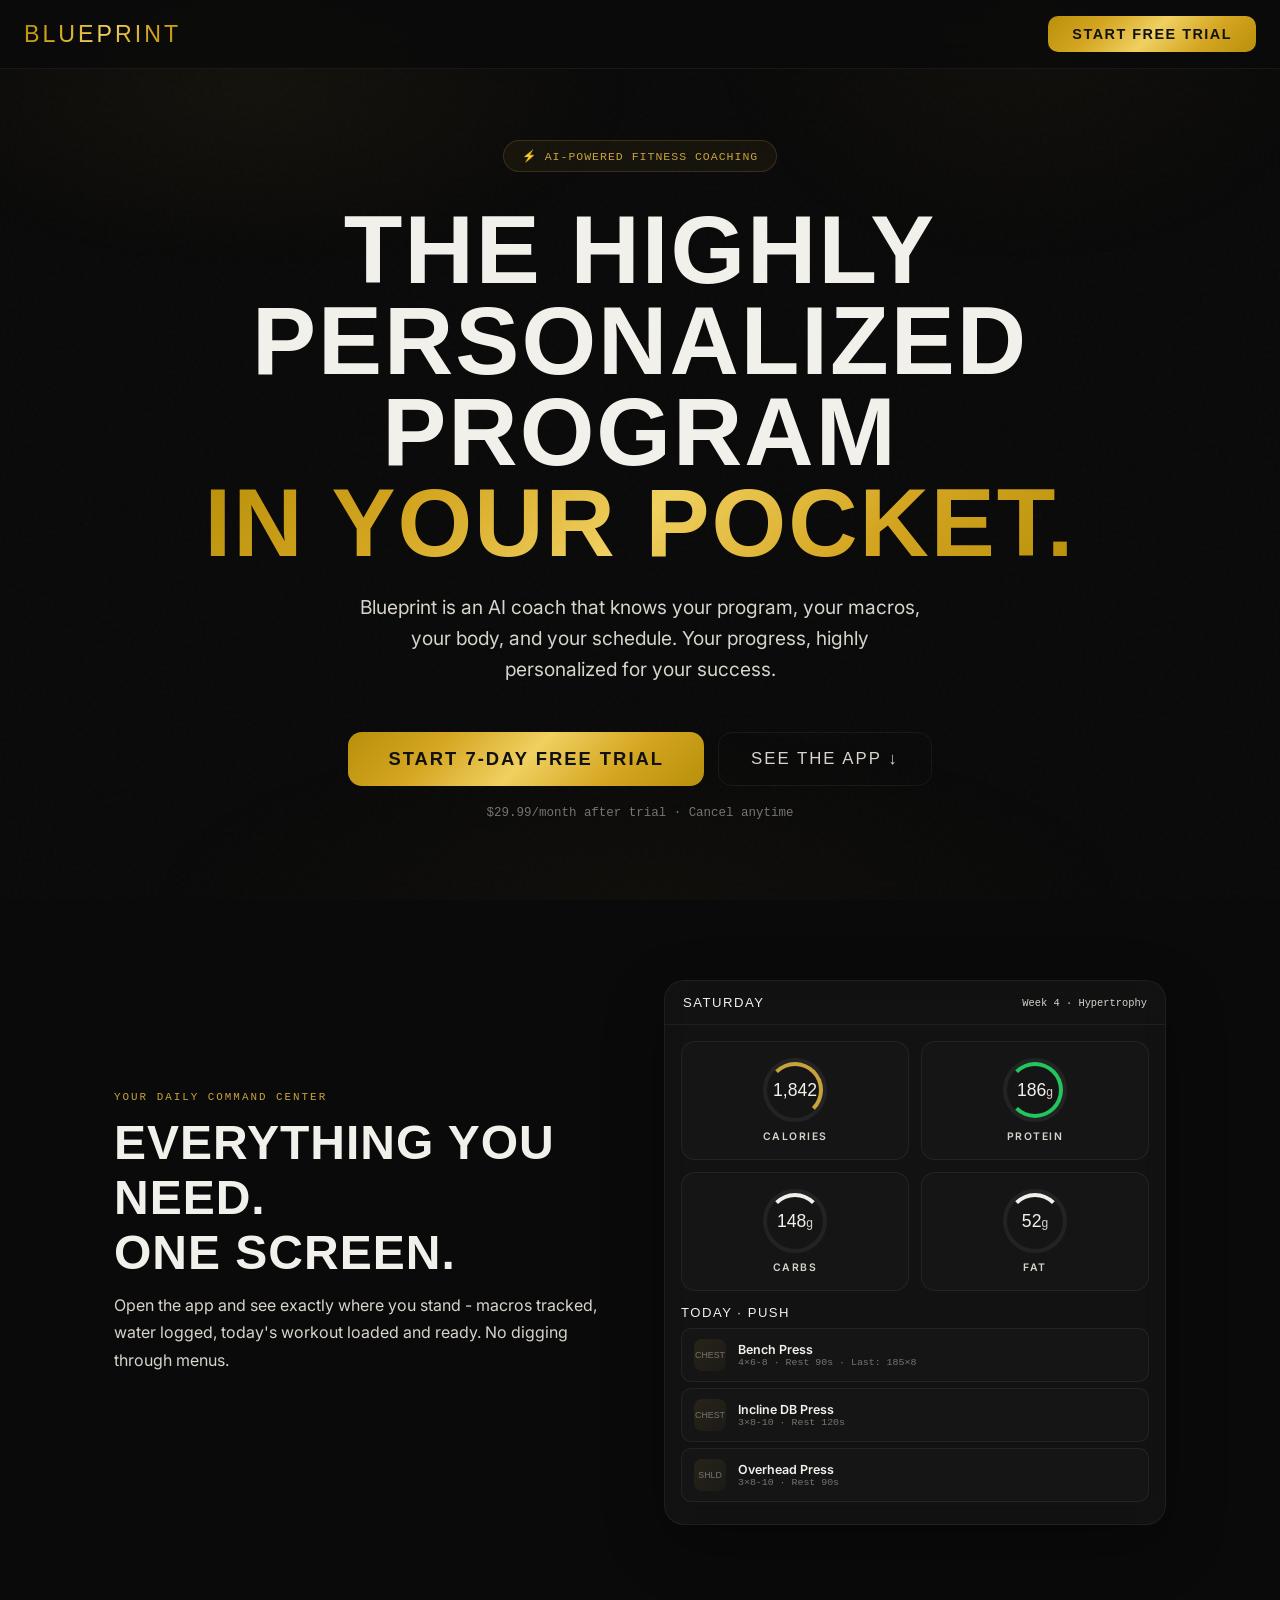
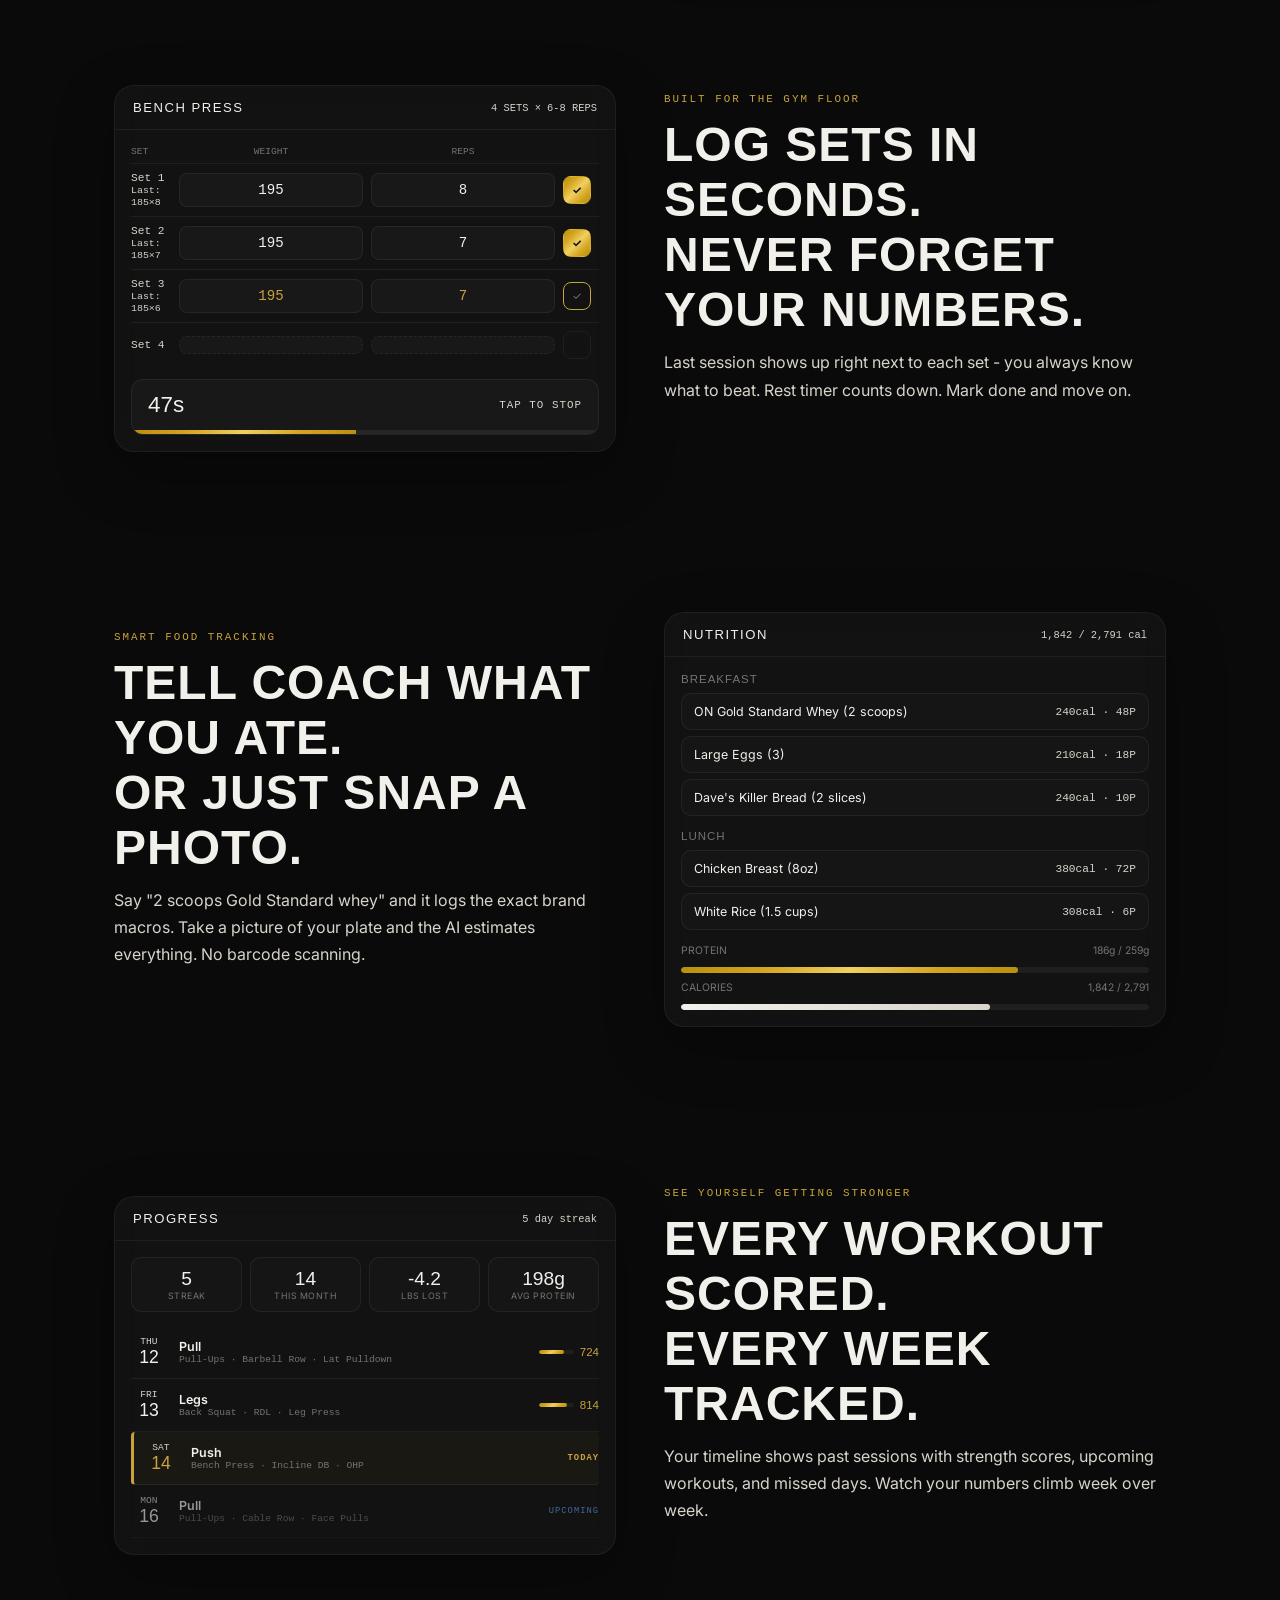
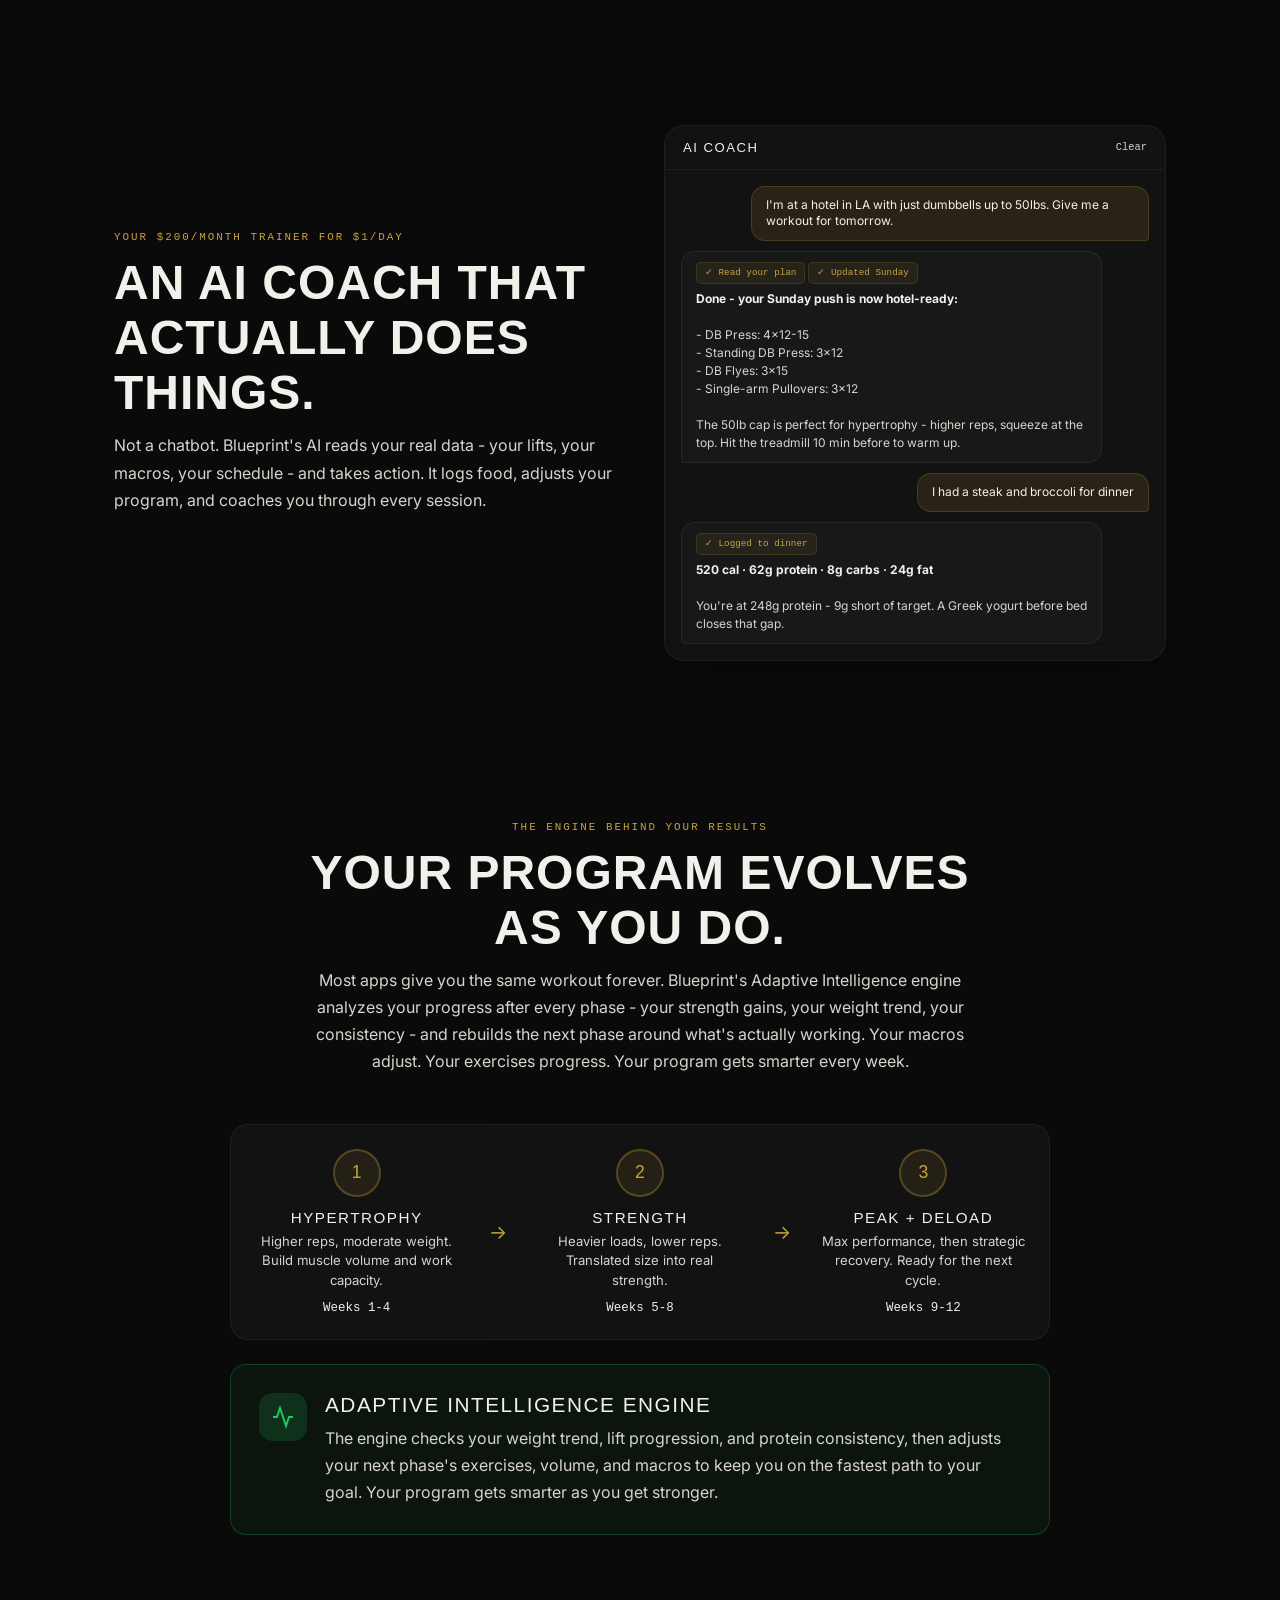
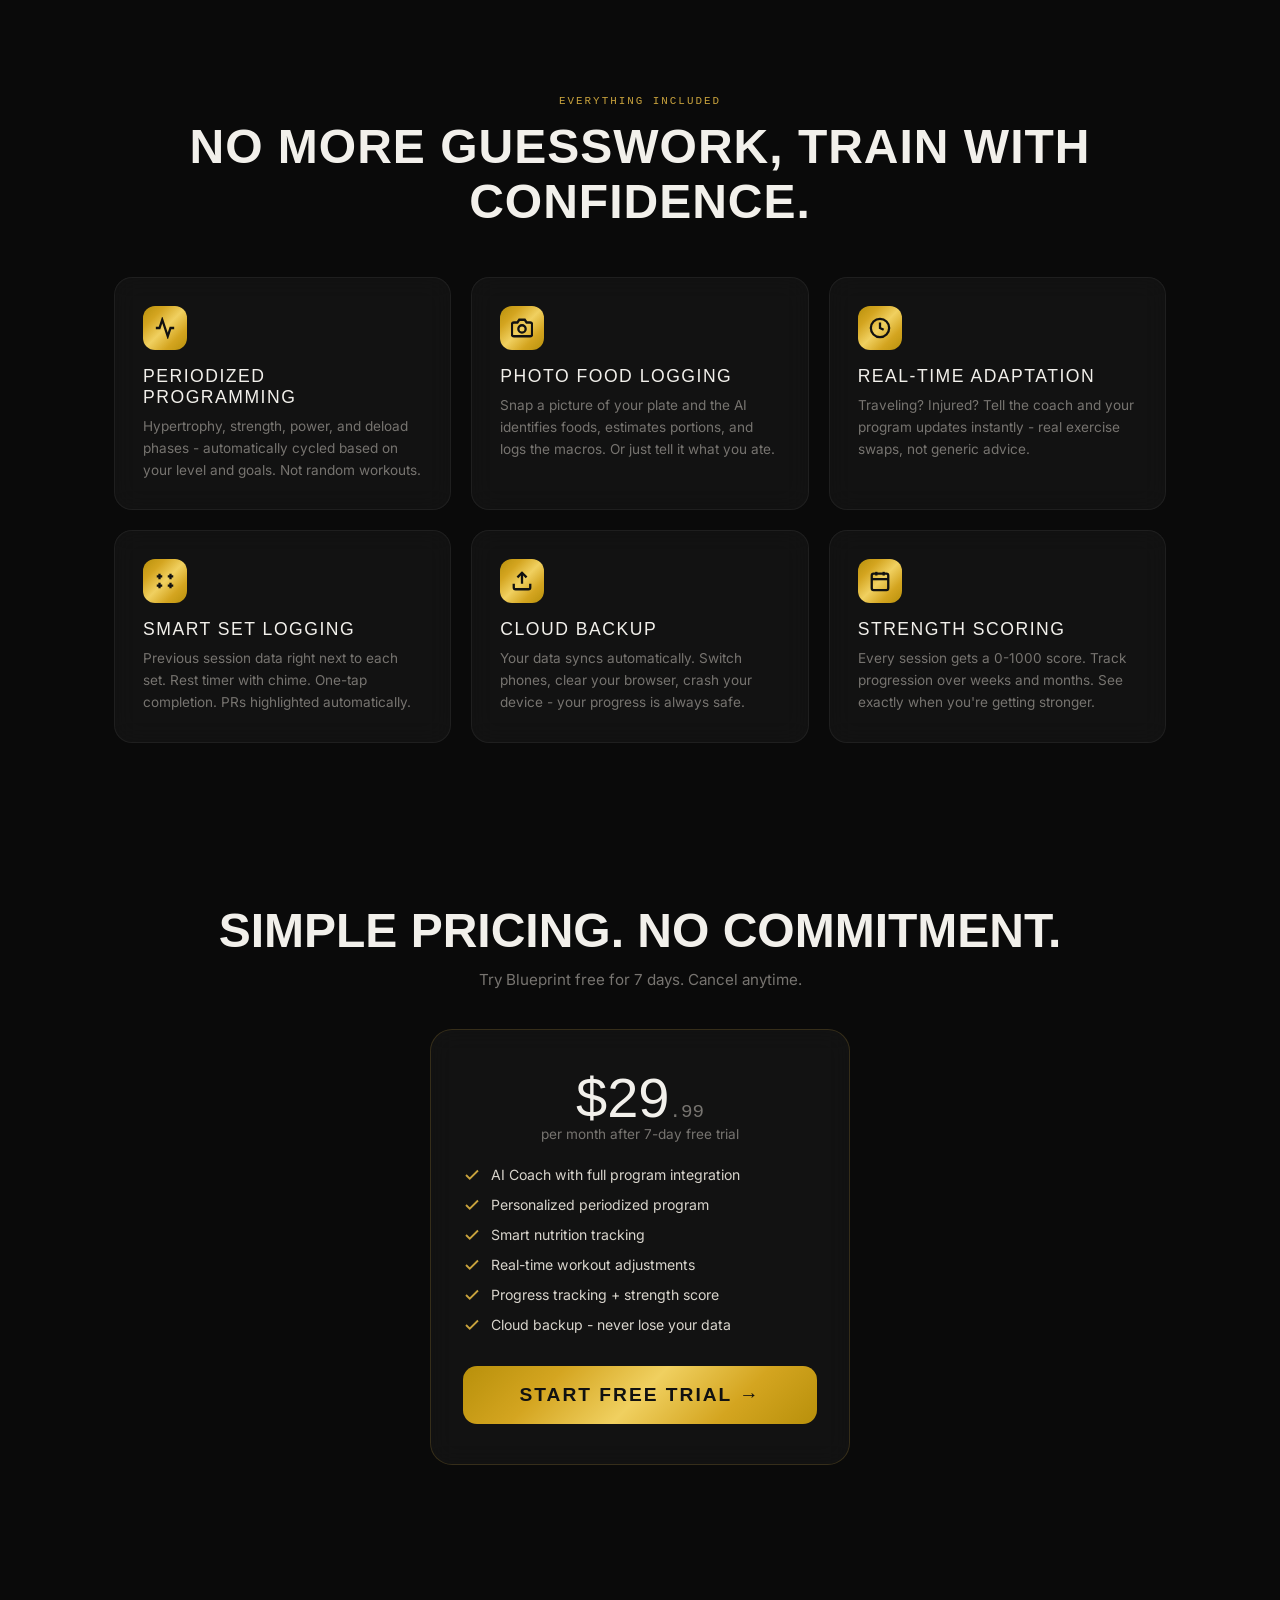
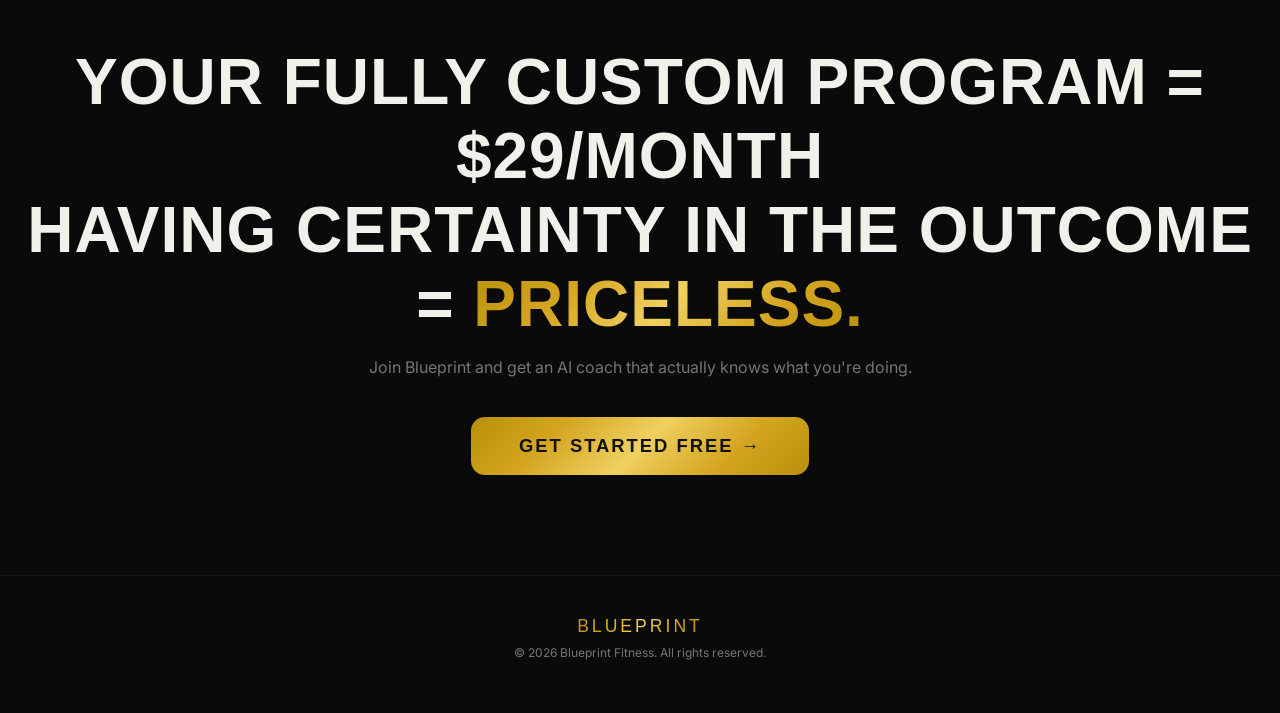
==== index.html @ 94edb191 "Update index.html" ====
<!DOCTYPE html>
<html lang="en">
<head>
<meta charset="UTF-8">
<meta name="viewport" content="width=device-width, initial-scale=1.0">
<title>Blueprint - The Highly Personalized Program In Your Pocket</title>
<meta name="description" content="An AI-powered fitness app with personalized periodized programming, smart nutrition tracking, workout logging, and an elite AI coach that adapts your plan in real time.">
<meta name="theme-color" content="#0A0A0A">
<link rel="preconnect" href="https://fonts.googleapis.com">
<link rel="preconnect" href="https://fonts.gstatic.com" crossorigin>
<link href="https://fonts.googleapis.com/css2?family=Bebas+Neuefamily=Bebas+Neue&family=DM+Monofamily=DM+Monofamily=Bebas+Neue&family=DM+Monofamily=Archivo+Black:wght@400;500&family=Inter:wght@400;500;600;700&display=swap" rel="stylesheet">
<style>
*,*::before,*::after{box-sizing:border-box;margin:0;padding:0}
:root{--bg:#0A0A0A;--surface:#111;--card:rgba(22,22,22,0.7);--bone:#F2F0EB;--off:#D8D4CC;--dim:#777470;--gold:#C8A23D;--gold-grad:linear-gradient(135deg,#B8900B,#D4A520,#F0D060,#D4A520,#B8900B);--border:rgba(255,255,255,0.06);--green:#22c55e;--blue:#60A5FA;--orange:#FB923C}
html{scroll-behavior:smooth;overflow-x:hidden}
body{font-family:'Inter',sans-serif;background:var(--bg);color:var(--bone);-webkit-font-smoothing:antialiased;overflow-x:hidden}
body::before{content:'';position:fixed;inset:0;pointer-events:none;z-index:0;background:radial-gradient(ellipse 60% 40% at 20% 10%,rgba(200,162,61,0.06),transparent 50%),radial-gradient(ellipse 50% 50% at 80% 5%,rgba(200,162,61,0.04),transparent 50%),radial-gradient(ellipse 80% 40% at 50% 100%,rgba(200,162,61,0.03),transparent 50%)}
body::after{content:'';position:fixed;inset:0;pointer-events:none;z-index:0;opacity:0.02;background-image:url("data:image/svg+xml,%3Csvg viewBox='0 0 256 256' xmlns='http://www.w3.org/2000/svg'%3E%3Cfilter id='n'%3E%3CfeTurbulence type='fractalNoise' baseFrequency='0.9' numOctaves='4' stitchTiles='stitch'/%3E%3C/filter%3E%3Crect width='100%25' height='100%25' filter='url(%23n)'/%3E%3C/svg%3E")}
*{position:relative;z-index:1}
nav{position:fixed;top:0;left:0;right:0;z-index:100;padding:16px 24px;display:flex;align-items:center;justify-content:space-between;background:rgba(10,10,10,0.8);backdrop-filter:blur(24px);-webkit-backdrop-filter:blur(24px);border-bottom:1px solid var(--border)}
.logo{font-family:'Archivo Black',sans-serif;font-size:1.45rem;letter-spacing:3px;font-weight:400;text-transform:uppercase}
.logo-gold{background:var(--gold-grad);-webkit-background-clip:text;-webkit-text-fill-color:transparent;background-clip:text}
.nav-cta{padding:10px 24px;border-radius:10px;border:none;background:var(--gold-grad);color:#111;font-family:'Bebas Neue',sans-serif;font-size:0.9rem;letter-spacing:1.5px;cursor:pointer;transition:all 0.2s;text-decoration:none;font-weight:700}
.nav-cta:hover{transform:translateY(-1px);box-shadow:0 4px 20px rgba(212,165,32,0.3)}
.hero{min-height:100vh;display:flex;flex-direction:column;align-items:center;justify-content:center;text-align:center;padding:120px 24px 60px}
.hero-badge{display:inline-flex;align-items:center;gap:8px;padding:8px 18px;border-radius:100px;border:1px solid rgba(200,162,61,0.2);background:rgba(200,162,61,0.06);font-family:'DM Mono',monospace;font-size:0.72rem;color:var(--gold);letter-spacing:1px;margin-bottom:32px;animation:fadeUp 0.6s ease both}
.hero h1{font-family:'Bebas Neue',sans-serif;font-size:clamp(2.8rem,8vw,6rem);line-height:0.95;letter-spacing:2px;margin-bottom:24px;animation:fadeUp 0.6s ease 0.1s both}
.hero h1 .gold{background:var(--gold-grad);-webkit-background-clip:text;-webkit-text-fill-color:transparent;background-clip:text}
.hero-sub{font-size:clamp(1rem,2.5vw,1.2rem);color:var(--off);max-width:560px;line-height:1.6;margin-bottom:48px;animation:fadeUp 0.6s ease 0.2s both}
.hero-ctas{display:flex;gap:14px;flex-wrap:wrap;justify-content:center;animation:fadeUp 0.6s ease 0.3s both}
.btn-primary{padding:16px 40px;border-radius:14px;border:none;background:var(--gold-grad);color:#111;font-family:'Bebas Neue',sans-serif;font-size:1.15rem;letter-spacing:2px;cursor:pointer;transition:all 0.25s;text-decoration:none;font-weight:700;display:inline-flex;align-items:center;gap:10px}
.btn-primary:hover{transform:translateY(-2px);box-shadow:0 8px 32px rgba(212,165,32,0.3)}
.btn-secondary{padding:16px 32px;border-radius:14px;border:1px solid var(--border);background:transparent;color:var(--off);font-family:'Bebas Neue',sans-serif;font-size:1.05rem;letter-spacing:2px;cursor:pointer;transition:all 0.25s;text-decoration:none}
.btn-secondary:hover{border-color:rgba(255,255,255,0.15);background:rgba(255,255,255,0.04)}
.hero-price{margin-top:20px;font-family:'DM Mono',monospace;font-size:0.78rem;color:var(--dim);animation:fadeUp 0.6s ease 0.4s both}
.sec{padding:80px 24px;max-width:1100px;margin:0 auto}
.sec-label{font-family:'DM Mono',monospace;font-size:0.68rem;letter-spacing:2px;color:var(--gold);text-transform:uppercase;margin-bottom:12px}
.sec h2{font-family:'Bebas Neue',sans-serif;font-size:clamp(2rem,5vw,3rem);letter-spacing:1px;margin-bottom:12px}
.sec-desc{color:var(--off);font-size:1rem;line-height:1.7;margin-bottom:40px;max-width:600px}
.split{display:grid;grid-template-columns:1fr 1fr;gap:48px;align-items:center}
.split.rev{direction:rtl}.split.rev>*{direction:ltr}
.mockup{border-radius:20px;border:1px solid var(--border);background:var(--card);backdrop-filter:blur(12px);-webkit-backdrop-filter:blur(12px);overflow:hidden;box-shadow:0 20px 60px rgba(0,0,0,0.3)}
.mk-head{padding:14px 18px;border-bottom:1px solid var(--border);display:flex;align-items:center;justify-content:space-between}
.mk-title{font-family:'Bebas Neue',sans-serif;font-size:0.82rem;letter-spacing:1.5px;color:var(--bone)}
.mk-sub{font-family:'DM Mono',monospace;font-size:0.65rem;color:var(--off)}
.mk-body{padding:16px}
.mk-macros{display:grid;grid-template-columns:1fr 1fr;gap:12px;margin-bottom:14px}
.mk-ring{text-align:center;padding:16px 8px;border-radius:14px;border:1px solid var(--border);background:rgba(255,255,255,0.02)}
.mk-ring-c{width:64px;height:64px;border-radius:50%;border:4px solid rgba(255,255,255,0.06);margin:0 auto 8px;display:flex;align-items:center;justify-content:center;position:relative}
.mk-ring-c::after{content:'';position:absolute;inset:0;border-radius:50%;border:4px solid transparent;border-top-color:var(--bone)}
.mk-ring-c.g::after{border-top-color:var(--gold);border-right-color:var(--gold)}
.mk-ring-c.gr::after{border-top-color:var(--green);border-right-color:var(--green);border-bottom-color:var(--green)}
.mk-rv{font-family:'Bebas Neue',sans-serif;font-size:1.1rem;color:var(--bone)}
.mk-rl{font-size:0.65rem;font-weight:600;letter-spacing:1.5px;color:var(--off);text-transform:uppercase;margin-top:6px}
.mk-exrow{display:flex;align-items:center;gap:12px;padding:10px 12px;border-radius:10px;border:1px solid var(--border);background:rgba(255,255,255,0.02);margin-bottom:6px}
.mk-exdot{width:32px;height:32px;border-radius:8px;background:linear-gradient(135deg,rgba(200,162,61,0.1),rgba(200,162,61,0.04));display:flex;align-items:center;justify-content:center;font-family:'Bebas Neue',sans-serif;font-size:0.55rem;color:var(--dim);flex-shrink:0}
.mk-exn{font-size:0.78rem;font-weight:600;color:var(--bone)}
.mk-exd{font-size:0.62rem;color:var(--dim);font-family:'DM Mono',monospace}
.mk-setrow{display:grid;grid-template-columns:40px 1fr 1fr 36px;gap:8px;align-items:center;padding:8px 0;border-bottom:1px solid var(--border)}
.mk-setlbl{font-family:'DM Mono',monospace;font-size:0.7rem;color:var(--off)}
.mk-inp{padding:8px;border-radius:8px;border:1px solid var(--border);background:rgba(255,255,255,0.03);font-family:'DM Mono',monospace;font-size:0.88rem;color:var(--bone);text-align:center}
.mk-chk{width:28px;height:28px;border-radius:8px;border:1px solid var(--border);display:flex;align-items:center;justify-content:center;font-size:0.7rem;color:var(--dim)}
.mk-chk.done{background:var(--gold-grad);border-color:transparent;color:#111;font-weight:700}
.mk-timer{display:flex;align-items:center;justify-content:center;gap:14px;padding:12px;border-radius:12px;background:rgba(255,255,255,0.03);border:1px solid var(--border);margin-top:12px}
.mk-meal{padding:10px 12px;border-radius:10px;border:1px solid var(--border);background:rgba(255,255,255,0.02);margin-bottom:6px;display:flex;justify-content:space-between;align-items:center}
.mk-bar{height:6px;border-radius:3px;background:rgba(255,255,255,0.06);margin-top:10px;overflow:hidden}
.mk-fill{height:100%;border-radius:3px}
.mk-stats{display:grid;grid-template-columns:repeat(4,1fr);gap:8px;margin-bottom:14px}
.mk-stat{text-align:center;padding:10px;border-radius:10px;border:1px solid var(--border);background:rgba(255,255,255,0.02)}
.mk-sv{font-family:'Bebas Neue',sans-serif;font-size:1.2rem;color:var(--bone)}
.mk-sl{font-size:0.55rem;color:var(--dim);letter-spacing:0.5px;text-transform:uppercase}
.mk-tl{display:flex;align-items:center;gap:12px;padding:10px 0;border-bottom:1px solid var(--border)}
.mk-tld{width:36px;text-align:center;flex-shrink:0}
.mk-tldn{font-family:'DM Mono',monospace;font-size:0.6rem;color:var(--off)}
.mk-tldd{font-family:'Bebas Neue',sans-serif;font-size:1.1rem;color:var(--bone)}
.mk-tli{flex:1}
.mk-tln{font-size:0.78rem;font-weight:600;color:var(--bone)}
.mk-tle{font-size:0.6rem;color:var(--dim);font-family:'DM Mono',monospace}
.mk-tlsc{width:60px;display:flex;align-items:center;gap:6px}
.mk-tlbar{flex:1;height:4px;border-radius:2px;background:rgba(255,255,255,0.06);overflow:hidden}
.mk-tlfill{height:100%;background:var(--gold-grad);border-radius:2px}
.mk-tlv{font-family:'Bebas Neue',sans-serif;font-size:0.72rem;color:var(--gold)}
.mock-chat{display:flex;flex-direction:column;gap:10px}
.mc-user{align-self:flex-end;background:rgba(200,162,61,0.12);border:1px solid rgba(200,162,61,0.2);padding:10px 14px;border-radius:14px 14px 4px 14px;font-size:0.75rem;color:var(--bone);max-width:85%;line-height:1.4}
.mc-ai{align-self:flex-start;background:rgba(255,255,255,0.03);border:1px solid var(--border);padding:10px 14px;border-radius:14px 14px 14px 4px;font-size:0.75rem;color:var(--off);max-width:90%;line-height:1.5}
.mc-ai strong{color:var(--bone)}
.mc-badge{display:inline-flex;align-items:center;gap:4px;padding:3px 8px;border-radius:5px;background:rgba(200,162,61,0.08);border:1px solid rgba(200,162,61,0.15);font-family:'DM Mono',monospace;font-size:0.58rem;color:var(--gold);margin-bottom:6px}
.feat-grid{display:grid;grid-template-columns:repeat(auto-fit,minmax(280px,1fr));gap:20px}
.feat-card{padding:28px;border-radius:18px;border:1px solid var(--border);background:var(--card);backdrop-filter:blur(12px);transition:all 0.25s}
.feat-card:hover{border-color:rgba(255,255,255,0.1);transform:translateY(-2px)}
.feat-icon{width:44px;height:44px;border-radius:12px;background:var(--gold-grad);display:flex;align-items:center;justify-content:center;margin-bottom:16px}
.feat-title{font-family:'Bebas Neue',sans-serif;font-size:1.1rem;letter-spacing:1.5px;margin-bottom:8px}
.feat-desc{font-size:0.85rem;color:var(--dim);line-height:1.6}
.pricing{padding:80px 24px;text-align:center}
.pricing h2{font-family:'Bebas Neue',sans-serif;font-size:clamp(2rem,5vw,3rem);margin-bottom:12px}
.pricing-sub{color:var(--dim);margin-bottom:40px;font-size:0.95rem}
.price-card{max-width:420px;margin:0 auto;border-radius:22px;border:1px solid rgba(200,162,61,0.2);background:var(--card);backdrop-filter:blur(12px);padding:40px 32px}
.price-amount{font-family:'Bebas Neue',sans-serif;font-size:3.5rem;line-height:1}
.price-amount span{font-size:1.2rem;color:var(--dim);font-family:'DM Mono',monospace}
.price-period{color:var(--dim);font-size:0.85rem;margin-bottom:24px}
.price-features{text-align:left;display:flex;flex-direction:column;gap:12px;margin-bottom:32px}
.price-feat{display:flex;align-items:center;gap:10px;font-size:0.88rem;color:var(--off)}
.price-feat svg{flex-shrink:0;color:var(--gold)}
.final-cta{padding:100px 24px;text-align:center}
.final-cta h2{font-family:'Bebas Neue',sans-serif;font-size:clamp(2.5rem,6vw,4rem);letter-spacing:1px;margin-bottom:16px}
.final-cta p{color:var(--dim);margin-bottom:40px;font-size:1rem}
footer{padding:40px 24px;border-top:1px solid var(--border);text-align:center;font-size:0.75rem;color:var(--dim)}
@keyframes fadeUp{from{opacity:0;transform:translateY(24px)}to{opacity:1;transform:none}}
@keyframes pulse{0%,100%{opacity:1}50%{opacity:0.4}}
.reveal{opacity:0;transform:translateY(30px);transition:opacity 0.6s ease,transform 0.6s ease}
.reveal.visible{opacity:1;transform:none}
@media(max-width:768px){nav{padding:12px 16px}.hero{padding:100px 20px 60px}.split{grid-template-columns:1fr;gap:32px}.split.rev{direction:ltr}.feat-grid{grid-template-columns:1fr}.mk-stats{grid-template-columns:1fr 1fr}.price-card{margin:0 12px}
.phase-flow{flex-direction:column !important}.phase-arrow{transform:rotate(90deg);border-left:none !important;border-right:none !important;border-top:1px solid var(--border) !important;border-bottom:1px solid var(--border) !important}.phase-1{border-radius:18px 18px 0 0 !important;border-right:1px solid var(--border) !important;border-bottom:none !important}.phase-3{border-radius:0 0 18px 18px !important;border-left:1px solid var(--border) !important;border-top:none !important}.phase-2{border-left:1px solid var(--border) !important;border-right:1px solid var(--border) !important}}
</style>
</head>
<body>
<nav><div class="logo"><span class="logo-gold">BLUEPRINT</span></div><a href="#pricing" class="nav-cta">START FREE TRIAL</a></nav>

<section class="hero">
  <div class="hero-badge">⚡ AI-POWERED FITNESS COACHING</div>
  <h1>THE HIGHLY PERSONALIZED PROGRAM<br><span class="gold">IN YOUR POCKET.</span></h1>
  <p class="hero-sub">Blueprint is an AI coach that knows your program, your macros, your body, and your schedule. Your progress, highly personalized for your success.</p>
  <div class="hero-ctas"><a href="#pricing" class="btn-primary">START 7-DAY FREE TRIAL</a><a href="#dash" class="btn-secondary">SEE THE APP ↓</a></div>
  <div class="hero-price">$29.99/month after trial · Cancel anytime</div>
</section>

<!-- DASHBOARD -->
<section class="sec reveal" id="dash"><div class="split">
  <div><div class="sec-label">Your daily command center</div><h2>EVERYTHING YOU NEED.<br>ONE SCREEN.</h2><p class="sec-desc">Open the app and see exactly where you stand - macros tracked, water logged, today's workout loaded and ready. No digging through menus.</p></div>
  <div class="mockup"><div class="mk-head"><div class="mk-title">SATURDAY</div><div class="mk-sub">Week 4 · Hypertrophy</div></div><div class="mk-body">
    <div class="mk-macros">
      <div class="mk-ring"><div class="mk-ring-c g"><div class="mk-rv">1,842</div></div><div class="mk-rl" style="color:var(--off)">Calories</div></div>
      <div class="mk-ring"><div class="mk-ring-c gr"><div class="mk-rv">186<span style="font-size:0.75rem;color:var(--off)">g</span></div></div><div class="mk-rl" style="color:var(--off)">Protein</div></div>
      <div class="mk-ring"><div class="mk-ring-c"><div class="mk-rv">148<span style="font-size:0.75rem;color:var(--off)">g</span></div></div><div class="mk-rl" style="color:var(--off)">Carbs</div></div>
      <div class="mk-ring"><div class="mk-ring-c"><div class="mk-rv">52<span style="font-size:0.75rem;color:var(--off)">g</span></div></div><div class="mk-rl" style="color:var(--off)">Fat</div></div>
    </div>
    <div style="font-family:'Bebas Neue',sans-serif;font-size:0.82rem;letter-spacing:1.5px;margin-bottom:8px">TODAY · PUSH</div>
    <div class="mk-exrow"><div class="mk-exdot">CHEST</div><div><div class="mk-exn">Bench Press</div><div class="mk-exd">4×6-8 · Rest 90s · Last: 185×8</div></div></div>
    <div class="mk-exrow"><div class="mk-exdot">CHEST</div><div><div class="mk-exn">Incline DB Press</div><div class="mk-exd">3×8-10 · Rest 120s</div></div></div>
    <div class="mk-exrow"><div class="mk-exdot">SHLD</div><div><div class="mk-exn">Overhead Press</div><div class="mk-exd">3×8-10 · Rest 90s</div></div></div>
  </div></div>
</div></section>

<!-- WORKOUT -->
<section class="sec reveal"><div class="split rev">
  <div><div class="sec-label">Built for the gym floor</div><h2>LOG SETS IN SECONDS.<br>NEVER FORGET YOUR NUMBERS.</h2><p class="sec-desc">Last session shows up right next to each set - you always know what to beat. Rest timer counts down. Mark done and move on.</p></div>
  <div class="mockup"><div class="mk-head"><div class="mk-title">BENCH PRESS</div><div class="mk-sub">4 SETS × 6-8 REPS</div></div><div class="mk-body">
    <div style="font-size:0.6rem;font-family:'DM Mono',monospace;color:var(--dim);display:grid;grid-template-columns:40px 1fr 1fr 36px;gap:8px;padding-bottom:6px;border-bottom:1px solid var(--border)"><span>SET</span><span style="text-align:center">WEIGHT</span><span style="text-align:center">REPS</span><span></span></div>
    <div class="mk-setrow"><div class="mk-setlbl">Set 1<br><span style="font-size:0.62rem;color:var(--off)">Last: 185×8</span></div><div class="mk-inp">195</div><div class="mk-inp">8</div><div class="mk-chk done">✓</div></div>
    <div class="mk-setrow"><div class="mk-setlbl">Set 2<br><span style="font-size:0.62rem;color:var(--off)">Last: 185×7</span></div><div class="mk-inp">195</div><div class="mk-inp">7</div><div class="mk-chk done">✓</div></div>
    <div class="mk-setrow"><div class="mk-setlbl">Set 3<br><span style="font-size:0.62rem;color:var(--off)">Last: 185×6</span></div><div class="mk-inp" style="color:var(--gold)">195</div><div class="mk-inp" style="color:var(--gold)">7</div><div class="mk-chk" style="border-color:var(--gold)">✓</div></div>
    <div class="mk-setrow" style="border:none"><div class="mk-setlbl">Set 4</div><div class="mk-inp" style="color:var(--dim);border-style:dashed"></div><div class="mk-inp" style="color:var(--dim);border-style:dashed"></div><div class="mk-chk"></div></div>
    <div style="margin-top:12px;border-radius:12px;background:rgba(255,255,255,0.03);border:1px solid var(--border);overflow:hidden"><div style="padding:12px 16px;display:flex;align-items:center;justify-content:space-between"><div style="font-family:'Bebas Neue',sans-serif;font-size:1.4rem;color:var(--bone)">47s</div><div style="font-family:'DM Mono',monospace;font-size:0.68rem;color:var(--off);letter-spacing:1px">TAP TO STOP</div></div><div style="height:4px;background:rgba(255,255,255,0.06)"><div style="width:48%;height:100%;background:var(--gold-grad)"></div></div></div>
  </div></div>
</div></section>

<!-- NUTRITION -->
<section class="sec reveal"><div class="split">
  <div><div class="sec-label">Smart food tracking</div><h2>TELL COACH WHAT YOU ATE.<br>OR JUST SNAP A PHOTO.</h2><p class="sec-desc">Say "2 scoops Gold Standard whey" and it logs the exact brand macros. Take a picture of your plate and the AI estimates everything. No barcode scanning.</p></div>
  <div class="mockup"><div class="mk-head"><div class="mk-title">NUTRITION</div><div class="mk-sub">1,842 / 2,791 cal</div></div><div class="mk-body">
    <div style="font-family:'Bebas Neue',sans-serif;font-size:0.72rem;letter-spacing:1px;color:var(--dim);margin-bottom:8px">BREAKFAST</div>
    <div class="mk-meal"><div style="font-size:0.78rem;color:var(--bone)">ON Gold Standard Whey (2 scoops)</div><div style="font-family:'DM Mono',monospace;font-size:0.7rem;color:var(--off)">240cal · 48P</div></div>
    <div class="mk-meal"><div style="font-size:0.78rem;color:var(--bone)">Large Eggs (3)</div><div style="font-family:'DM Mono',monospace;font-size:0.7rem;color:var(--off)">210cal · 18P</div></div>
    <div class="mk-meal"><div style="font-size:0.78rem;color:var(--bone)">Dave's Killer Bread (2 slices)</div><div style="font-family:'DM Mono',monospace;font-size:0.7rem;color:var(--off)">240cal · 10P</div></div>
    <div style="font-family:'Bebas Neue',sans-serif;font-size:0.72rem;letter-spacing:1px;color:var(--dim);margin:14px 0 8px">LUNCH</div>
    <div class="mk-meal"><div style="font-size:0.78rem;color:var(--bone)">Chicken Breast (8oz)</div><div style="font-family:'DM Mono',monospace;font-size:0.7rem;color:var(--off)">380cal · 72P</div></div>
    <div class="mk-meal"><div style="font-size:0.78rem;color:var(--bone)">White Rice (1.5 cups)</div><div style="font-family:'DM Mono',monospace;font-size:0.7rem;color:var(--off)">308cal · 6P</div></div>
    <div><div style="display:flex;justify-content:space-between;font-size:0.65rem;color:var(--dim);margin:14px 0 4px"><span>PROTEIN</span><span>186g / 259g</span></div><div class="mk-bar"><div class="mk-fill" style="width:72%;background:var(--gold-grad)"></div></div></div>
    <div><div style="display:flex;justify-content:space-between;font-size:0.65rem;color:var(--dim);margin:8px 0 4px"><span>CALORIES</span><span>1,842 / 2,791</span></div><div class="mk-bar"><div class="mk-fill" style="width:66%;background:linear-gradient(90deg,var(--bone),var(--off))"></div></div></div>
  </div></div>
</div></section>

<!-- PROGRESS -->
<section class="sec reveal"><div class="split rev">
  <div><div class="sec-label">See yourself getting stronger</div><h2>EVERY WORKOUT SCORED.<br>EVERY WEEK TRACKED.</h2><p class="sec-desc">Your timeline shows past sessions with strength scores, upcoming workouts, and missed days. Watch your numbers climb week over week.</p></div>
  <div class="mockup"><div class="mk-head"><div class="mk-title">PROGRESS</div><div class="mk-sub">5 day streak</div></div><div class="mk-body">
    <div class="mk-stats">
      <div class="mk-stat"><div class="mk-sv">5</div><div class="mk-sl">Streak</div></div>
      <div class="mk-stat"><div class="mk-sv">14</div><div class="mk-sl">This Month</div></div>
      <div class="mk-stat"><div class="mk-sv">-4.2</div><div class="mk-sl">Lbs Lost</div></div>
      <div class="mk-stat"><div class="mk-sv">198g</div><div class="mk-sl">Avg Protein</div></div>
    </div>
    <div class="mk-tl"><div class="mk-tld"><div class="mk-tldn">THU</div><div class="mk-tldd">12</div></div><div class="mk-tli"><div class="mk-tln">Pull</div><div class="mk-tle">Pull-Ups · Barbell Row · Lat Pulldown</div></div><div class="mk-tlsc"><div class="mk-tlbar"><div class="mk-tlfill" style="width:72%"></div></div><div class="mk-tlv">724</div></div></div>
    <div class="mk-tl"><div class="mk-tld"><div class="mk-tldn">FRI</div><div class="mk-tldd">13</div></div><div class="mk-tli"><div class="mk-tln">Legs</div><div class="mk-tle">Back Squat · RDL · Leg Press</div></div><div class="mk-tlsc"><div class="mk-tlbar"><div class="mk-tlfill" style="width:81%"></div></div><div class="mk-tlv">814</div></div></div>
    <div class="mk-tl" style="background:rgba(200,162,61,0.05);border-left:3px solid var(--gold);padding-left:9px;border-radius:4px"><div class="mk-tld"><div class="mk-tldn">SAT</div><div class="mk-tldd" style="color:var(--gold)">14</div></div><div class="mk-tli"><div class="mk-tln">Push</div><div class="mk-tle">Bench Press · Incline DB · OHP</div></div><div style="font-size:0.55rem;font-family:'DM Mono',monospace;color:var(--gold);letter-spacing:1px;font-weight:700">TODAY</div></div>
    <div class="mk-tl" style="opacity:0.6"><div class="mk-tld"><div class="mk-tldn">MON</div><div class="mk-tldd">16</div></div><div class="mk-tli"><div class="mk-tln">Pull</div><div class="mk-tle">Pull-Ups · Cable Row · Face Pulls</div></div><div style="font-size:0.55rem;font-family:'DM Mono',monospace;color:var(--blue);letter-spacing:1px">UPCOMING</div></div>
  </div></div>
</div></section>

<!-- AI COACH -->
<section class="sec reveal"><div class="split">
  <div><div class="sec-label">Your $200/month trainer for $1/day</div><h2>AN AI COACH THAT<br>ACTUALLY DOES THINGS.</h2><p class="sec-desc">Not a chatbot. Blueprint's AI reads your real data - your lifts, your macros, your schedule - and takes action. It logs food, adjusts your program, and coaches you through every session.</p></div>
  <div class="mockup"><div class="mk-head"><div class="mk-title">AI COACH</div><div class="mk-sub">Clear</div></div><div class="mk-body">
    <div class="mock-chat">
      <div class="mc-user">I'm at a hotel in LA with just dumbbells up to 50lbs. Give me a workout for tomorrow.</div>
      <div class="mc-ai"><div class="mc-badge">✓ Read your plan</div> <div class="mc-badge">✓ Updated Sunday</div><br><strong>Done - your Sunday push is now hotel-ready:</strong><br><br>- DB Press: 4×12-15<br>- Standing DB Press: 3×12<br>- DB Flyes: 3×15<br>- Single-arm Pullovers: 3×12<br><br>The 50lb cap is perfect for hypertrophy - higher reps, squeeze at the top. Hit the treadmill 10 min before to warm up.</div>
      <div class="mc-user">I had a steak and broccoli for dinner</div>
      <div class="mc-ai"><div class="mc-badge">✓ Logged to dinner</div><br><strong>520 cal · 62g protein · 8g carbs · 24g fat</strong><br><br>You're at 248g protein - 9g short of target. A Greek yogurt before bed closes that gap.</div>
    </div>
  </div></div>
</div></section>

<!-- ADAPTIVE INTELLIGENCE -->
<section class="sec reveal">
  <div style="text-align:center;max-width:700px;margin:0 auto">
    <div class="sec-label">The engine behind your results</div>
    <h2>YOUR PROGRAM EVOLVES<br>AS YOU DO.</h2>
    <p style="color:var(--off);font-size:1rem;line-height:1.7;margin-bottom:48px">Most apps give you the same workout forever. Blueprint's Adaptive Intelligence engine analyzes your progress after every phase - your strength gains, your weight trend, your consistency - and rebuilds the next phase around what's actually working. Your macros adjust. Your exercises progress. Your program gets smarter every week.</p>
  </div>
  <div class="phase-flow" style="display:flex;gap:0;align-items:stretch;max-width:820px;margin:0 auto">
    <div class="phase-1" style="flex:1;padding:24px;border-radius:18px 0 0 18px;border:1px solid var(--border);border-right:none;background:var(--card);backdrop-filter:blur(12px);text-align:center">
      <div style="width:48px;height:48px;border-radius:50%;background:rgba(200,162,61,0.1);border:2px solid rgba(200,162,61,0.3);margin:0 auto 12px;display:flex;align-items:center;justify-content:center;font-family:'Bebas Neue',sans-serif;font-size:1.1rem;color:var(--gold)">1</div>
      <div style="font-family:'Bebas Neue',sans-serif;font-size:0.95rem;letter-spacing:1.5px;margin-bottom:6px">HYPERTROPHY</div>
      <div style="font-size:0.82rem;color:var(--off);line-height:1.5">Higher reps, moderate weight. Build muscle volume and work capacity.</div>
      <div style="margin-top:10px;font-family:'DM Mono',monospace;font-size:0.78rem;color:var(--bone)">Weeks 1-4</div>
    </div>
    <div class="phase-arrow" style="flex:0 0 32px;display:flex;align-items:center;justify-content:center;background:var(--card);border-top:1px solid var(--border);border-bottom:1px solid var(--border)">
      <div style="color:var(--gold);font-size:1.2rem">→</div>
    </div>
    <div class="phase-2" style="flex:1;padding:24px;border:1px solid var(--border);border-left:none;border-right:none;background:var(--card);text-align:center">
      <div style="width:48px;height:48px;border-radius:50%;background:rgba(200,162,61,0.1);border:2px solid rgba(200,162,61,0.3);margin:0 auto 12px;display:flex;align-items:center;justify-content:center;font-family:'Bebas Neue',sans-serif;font-size:1.1rem;color:var(--gold)">2</div>
      <div style="font-family:'Bebas Neue',sans-serif;font-size:0.95rem;letter-spacing:1.5px;margin-bottom:6px">STRENGTH</div>
      <div style="font-size:0.82rem;color:var(--off);line-height:1.5">Heavier loads, lower reps. Translated size into real strength.</div>
      <div style="margin-top:10px;font-family:'DM Mono',monospace;font-size:0.78rem;color:var(--bone)">Weeks 5-8</div>
    </div>
    <div class="phase-arrow" style="flex:0 0 32px;display:flex;align-items:center;justify-content:center;background:var(--card);border-top:1px solid var(--border);border-bottom:1px solid var(--border)">
      <div style="color:var(--gold);font-size:1.2rem">→</div>
    </div>
    <div class="phase-3" style="flex:1;padding:24px;border-radius:0 18px 18px 0;border:1px solid var(--border);border-left:none;background:var(--card);text-align:center">
      <div style="width:48px;height:48px;border-radius:50%;background:rgba(200,162,61,0.1);border:2px solid rgba(200,162,61,0.3);margin:0 auto 12px;display:flex;align-items:center;justify-content:center;font-family:'Bebas Neue',sans-serif;font-size:1.1rem;color:var(--gold)">3</div>
      <div style="font-family:'Bebas Neue',sans-serif;font-size:0.95rem;letter-spacing:1.5px;margin-bottom:6px">PEAK + DELOAD</div>
      <div style="font-size:0.82rem;color:var(--off);line-height:1.5">Max performance, then strategic recovery. Ready for the next cycle.</div>
      <div style="margin-top:10px;font-family:'DM Mono',monospace;font-size:0.78rem;color:var(--bone)">Weeks 9-12</div>
    </div>
  </div>
  <div style="max-width:820px;margin:24px auto 0;padding:28px 28px;border-radius:16px;border:1px solid rgba(34,197,94,0.25);background:rgba(34,197,94,0.06);display:flex;align-items:flex-start;gap:18px">
    <div style="flex-shrink:0;width:48px;height:48px;border-radius:14px;background:rgba(34,197,94,0.15);display:flex;align-items:center;justify-content:center">
      <svg viewBox="0 0 24 24" fill="none" stroke="#22c55e" stroke-width="2" width="24" height="24"><polyline points="22 12 18 12 15 21 9 3 6 12 2 12"/></svg>
    </div>
    <div><div style="font-family:'Bebas Neue',sans-serif;font-size:1.3rem;letter-spacing:1.5px;color:var(--bone);margin-bottom:8px">ADAPTIVE INTELLIGENCE ENGINE</div><div style="font-size:1rem;color:var(--off);line-height:1.7">The engine checks your weight trend, lift progression, and protein consistency, then adjusts your next phase's exercises, volume, and macros to keep you on the fastest path to your goal. Your program gets smarter as you get stronger.</div></div>
  </div>
</section>

<!-- FEATURES -->
<section class="sec reveal"><div style="text-align:center;margin-bottom:48px"><div class="sec-label">Everything included</div><h2>NO MORE GUESSWORK, TRAIN WITH CONFIDENCE.</h2></div>
  <div class="feat-grid">
    <div class="feat-card"><div class="feat-icon"><svg viewBox="0 0 24 24" fill="none" stroke="#111" stroke-width="2.5" width="22" height="22"><polyline points="22 12 18 12 15 21 9 3 6 12 2 12"/></svg></div><div class="feat-title">PERIODIZED PROGRAMMING</div><div class="feat-desc">Hypertrophy, strength, power, and deload phases - automatically cycled based on your level and goals. Not random workouts.</div></div>
    <div class="feat-card"><div class="feat-icon"><svg viewBox="0 0 24 24" fill="none" stroke="#111" stroke-width="2.5" width="22" height="22"><path d="M23 19a2 2 0 0 1-2 2H3a2 2 0 0 1-2-2V8a2 2 0 0 1 2-2h4l2-3h6l2 3h4a2 2 0 0 1 2 2z"/><circle cx="12" cy="13" r="4"/></svg></div><div class="feat-title">PHOTO FOOD LOGGING</div><div class="feat-desc">Snap a picture of your plate and the AI identifies foods, estimates portions, and logs the macros. Or just tell it what you ate.</div></div>
    <div class="feat-card"><div class="feat-icon"><svg viewBox="0 0 24 24" fill="none" stroke="#111" stroke-width="2.5" width="22" height="22"><circle cx="12" cy="12" r="10"/><polyline points="12 6 12 12 16 14"/></svg></div><div class="feat-title">REAL-TIME ADAPTATION</div><div class="feat-desc">Traveling? Injured? Tell the coach and your program updates instantly - real exercise swaps, not generic advice.</div></div>
    <div class="feat-card"><div class="feat-icon"><svg viewBox="0 0 24 24" fill="none" stroke="#111" stroke-width="2.5" width="22" height="22"><path d="M6 4v6M6 14v6M18 4v6M18 14v6M3 7h6M15 7h6M3 17h6M15 17h6"/></svg></div><div class="feat-title">SMART SET LOGGING</div><div class="feat-desc">Previous session data right next to each set. Rest timer with chime. One-tap completion. PRs highlighted automatically.</div></div>
    <div class="feat-card"><div class="feat-icon"><svg viewBox="0 0 24 24" fill="none" stroke="#111" stroke-width="2.5" width="22" height="22"><path d="M21 15v4a2 2 0 0 1-2 2H5a2 2 0 0 1-2-2v-4"/><polyline points="17 8 12 3 7 8"/><line x1="12" y1="3" x2="12" y2="15"/></svg></div><div class="feat-title">CLOUD BACKUP</div><div class="feat-desc">Your data syncs automatically. Switch phones, clear your browser, crash your device - your progress is always safe.</div></div>
    <div class="feat-card"><div class="feat-icon"><svg viewBox="0 0 24 24" fill="none" stroke="#111" stroke-width="2.5" width="22" height="22"><rect x="3" y="4" width="18" height="18" rx="2"/><line x1="16" y1="2" x2="16" y2="6"/><line x1="8" y1="2" x2="8" y2="6"/><line x1="3" y1="10" x2="21" y2="10"/></svg></div><div class="feat-title">STRENGTH SCORING</div><div class="feat-desc">Every session gets a 0-1000 score. Track progression over weeks and months. See exactly when you're getting stronger.</div></div>
  </div>
</section>

<!-- PRICING -->
<section class="pricing reveal" id="pricing"><h2>SIMPLE PRICING. NO COMMITMENT.</h2><p class="pricing-sub">Try Blueprint free for 7 days. Cancel anytime.</p>
  <div class="price-card">
    <div class="price-amount">$29<span>.99</span></div><div class="price-period">per month after 7-day free trial</div>
    <div class="price-features">
      <div class="price-feat"><svg viewBox="0 0 24 24" fill="none" stroke="currentColor" stroke-width="2.5" width="18" height="18"><polyline points="20 6 9 17 4 12"/></svg>AI Coach with full program integration</div>
      <div class="price-feat"><svg viewBox="0 0 24 24" fill="none" stroke="currentColor" stroke-width="2.5" width="18" height="18"><polyline points="20 6 9 17 4 12"/></svg>Personalized periodized program</div>
      <div class="price-feat"><svg viewBox="0 0 24 24" fill="none" stroke="currentColor" stroke-width="2.5" width="18" height="18"><polyline points="20 6 9 17 4 12"/></svg>Smart nutrition tracking</div>
      <div class="price-feat"><svg viewBox="0 0 24 24" fill="none" stroke="currentColor" stroke-width="2.5" width="18" height="18"><polyline points="20 6 9 17 4 12"/></svg>Real-time workout adjustments</div>
      <div class="price-feat"><svg viewBox="0 0 24 24" fill="none" stroke="currentColor" stroke-width="2.5" width="18" height="18"><polyline points="20 6 9 17 4 12"/></svg>Progress tracking + strength score</div>
      <div class="price-feat"><svg viewBox="0 0 24 24" fill="none" stroke="currentColor" stroke-width="2.5" width="18" height="18"><polyline points="20 6 9 17 4 12"/></svg>Cloud backup - never lose your data</div>
    </div>
    <a href="/index.html" class="btn-primary" style="width:100%;justify-content:center;font-size:1.2rem;padding:18px">START FREE TRIAL →</a>
    
  </div>
</section>

<section class="final-cta reveal"><h2>YOUR FULLY CUSTOM PROGRAM = $29/MONTH<br>HAVING CERTAINTY IN THE OUTCOME = <span style="background:var(--gold-grad);-webkit-background-clip:text;-webkit-text-fill-color:transparent;background-clip:text">PRICELESS.</span></h2><p>Join Blueprint and get an AI coach that actually knows what you're doing.</p><a href="/index.html" class="btn-primary" style="font-size:1.15rem;padding:18px 48px">GET STARTED FREE →</a></section>

<footer><div style="margin-bottom:8px"><span class="logo-gold" style="font-family:'Archivo Black',sans-serif;font-size:1.1rem;letter-spacing:3px;font-weight:400">BLUEPRINT</span></div>© 2026 Blueprint Fitness. All rights reserved.</footer>

<script>
const observer=new IntersectionObserver(e=>{e.forEach(e=>{if(e.isIntersecting)e.target.classList.add('visible')})},{threshold:0.12});
document.querySelectorAll('.reveal').forEach(el=>observer.observe(el));
</script>
</body></html>
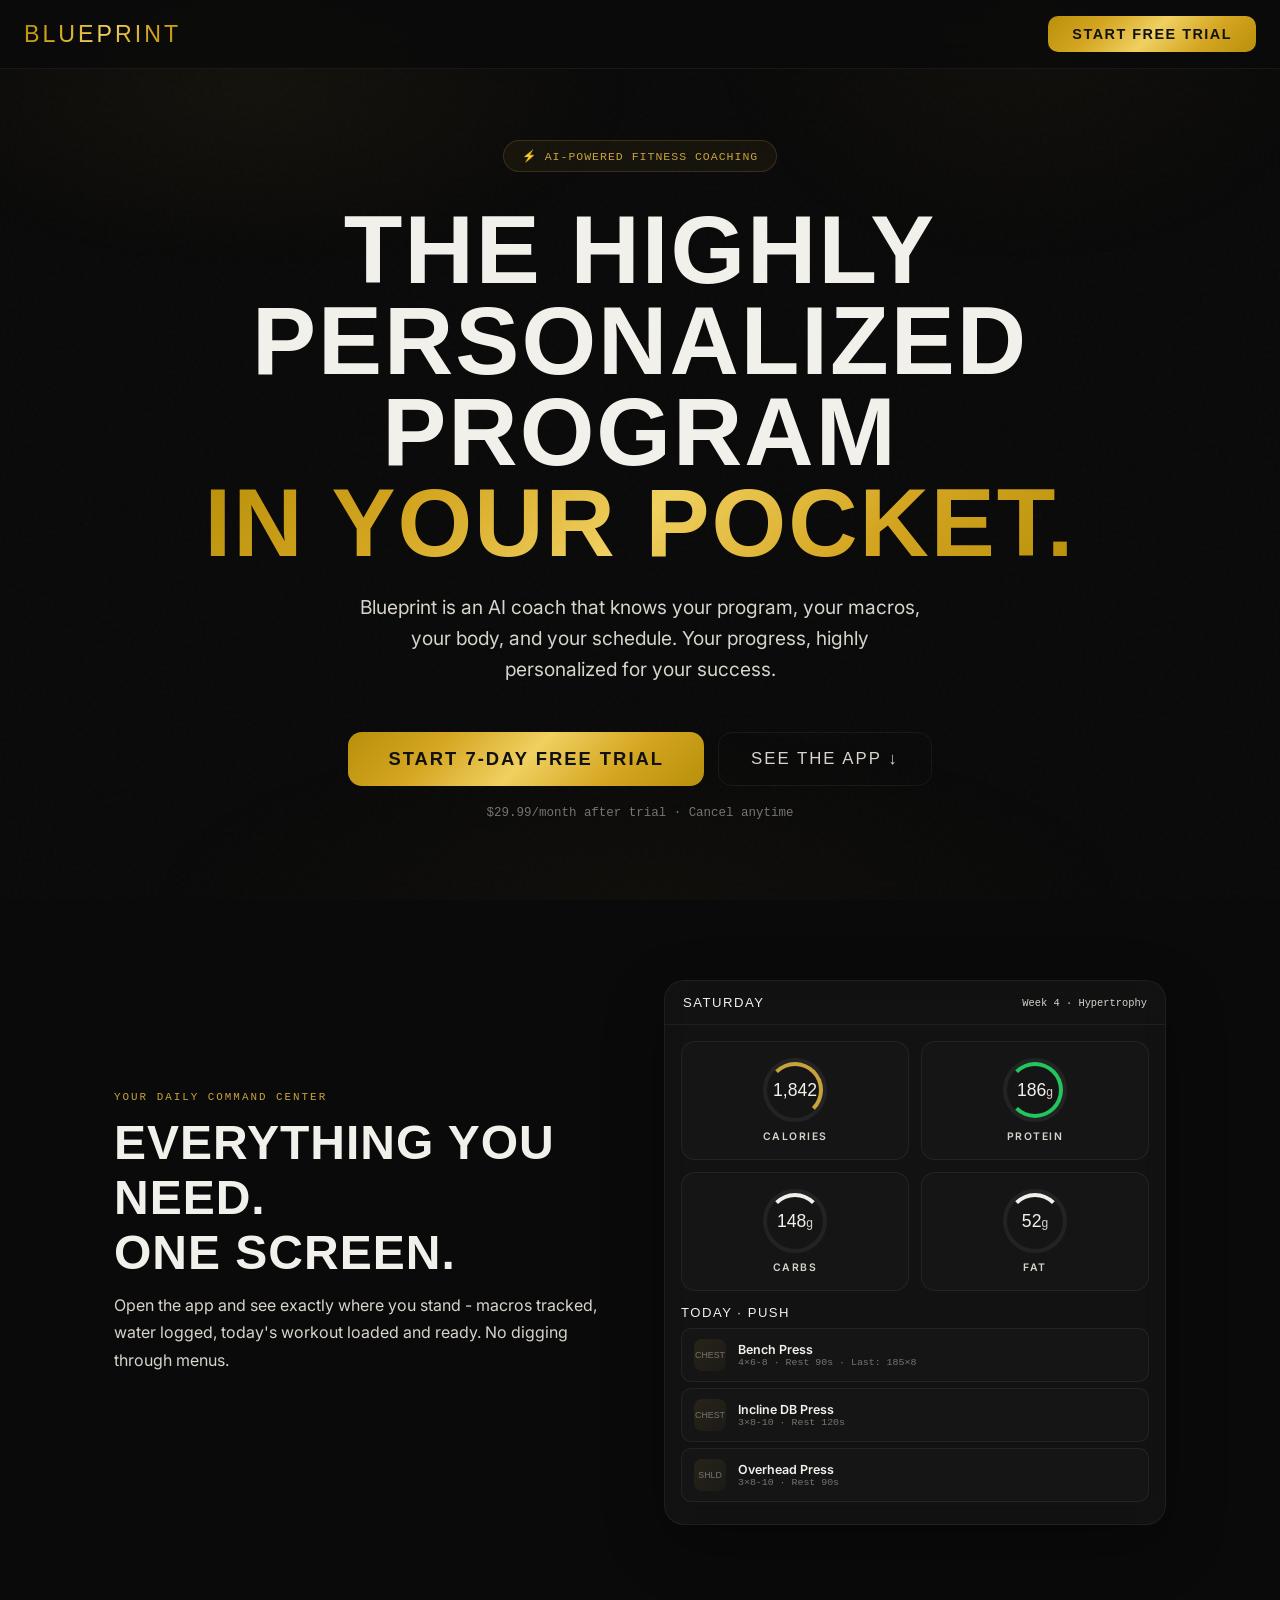
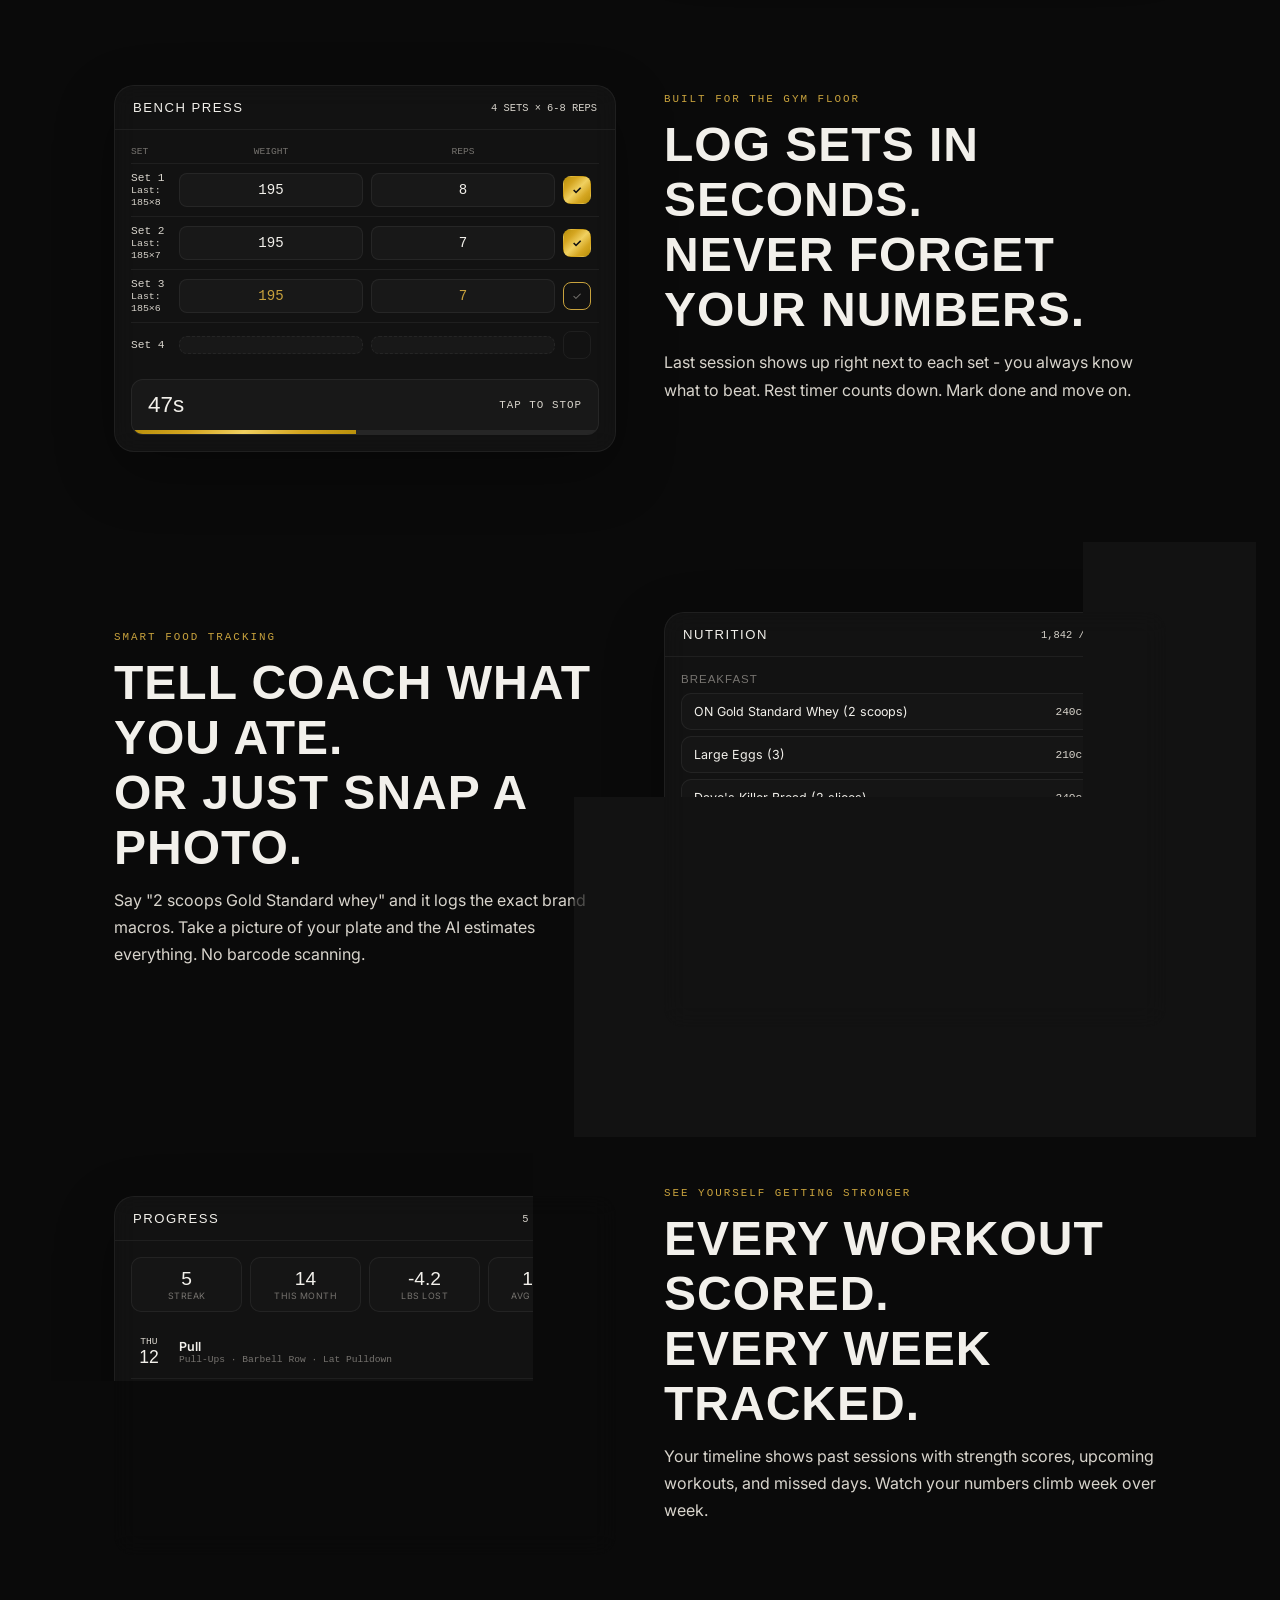
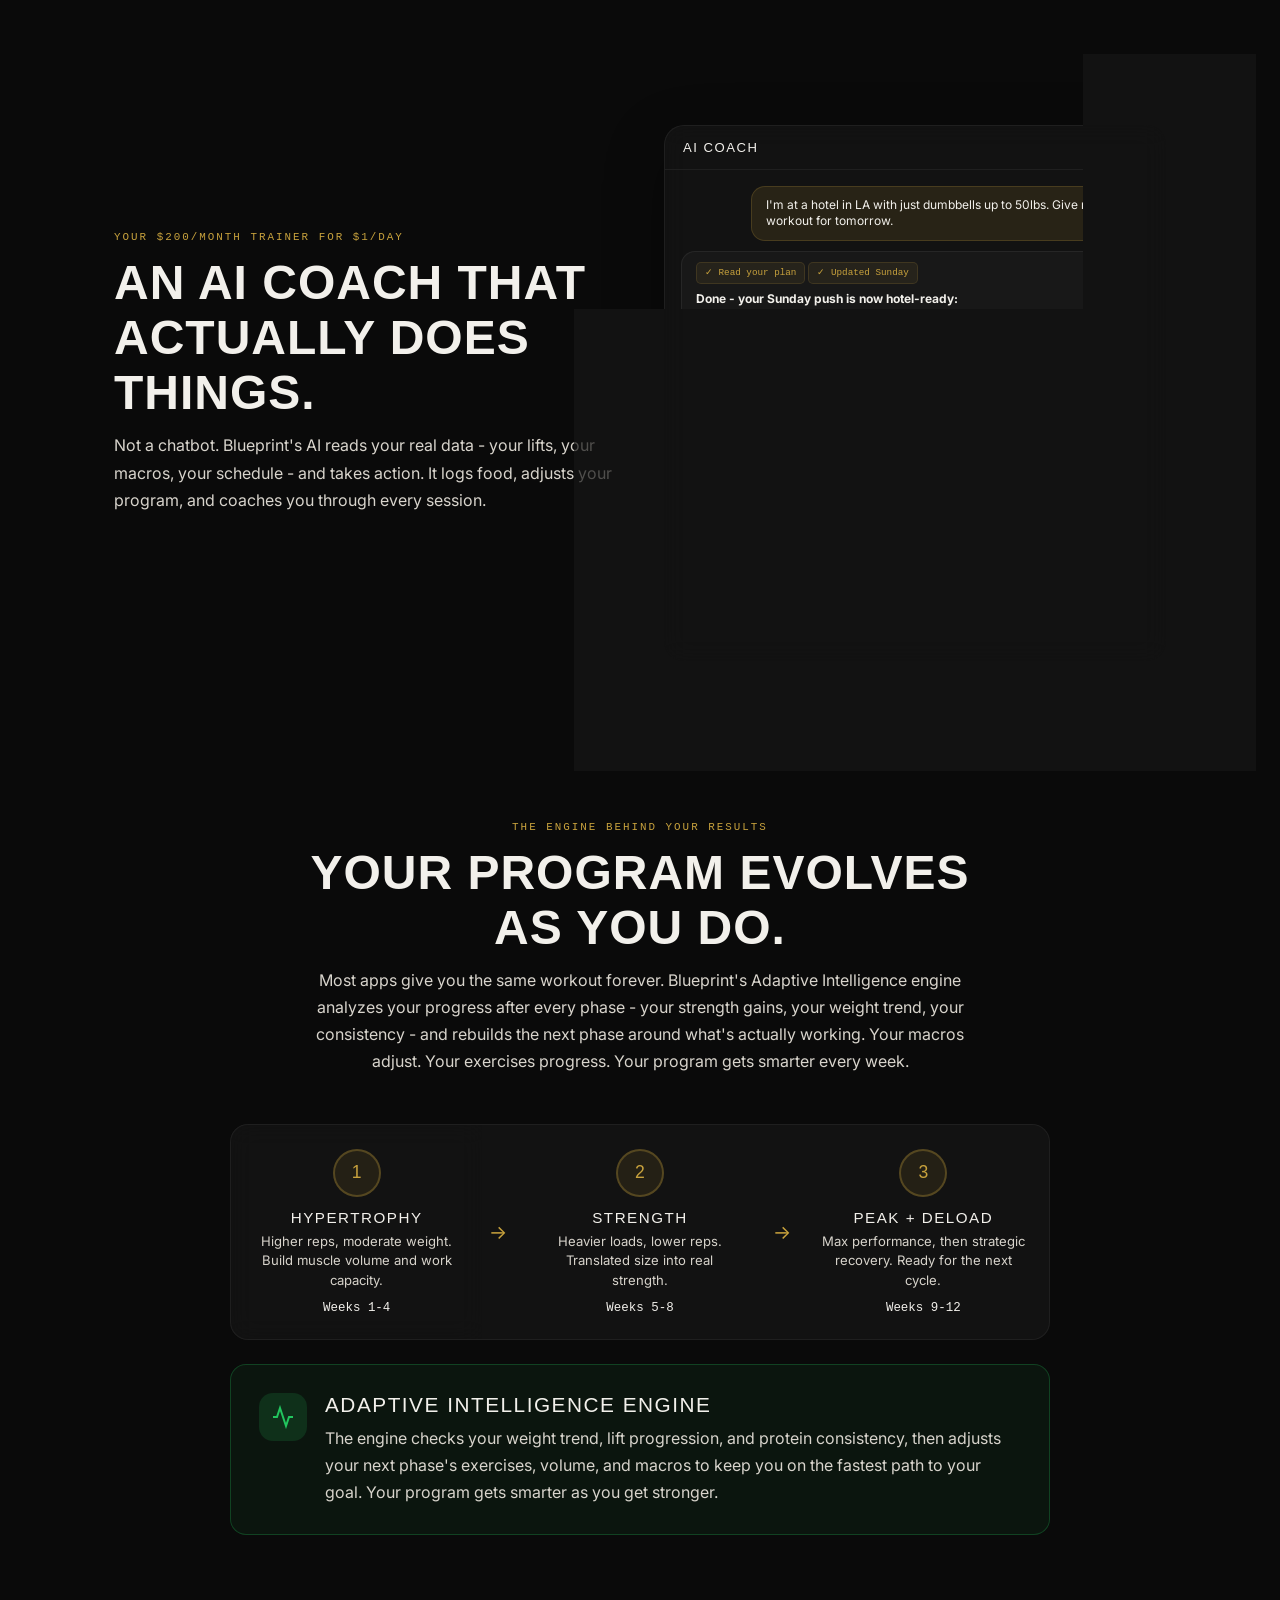
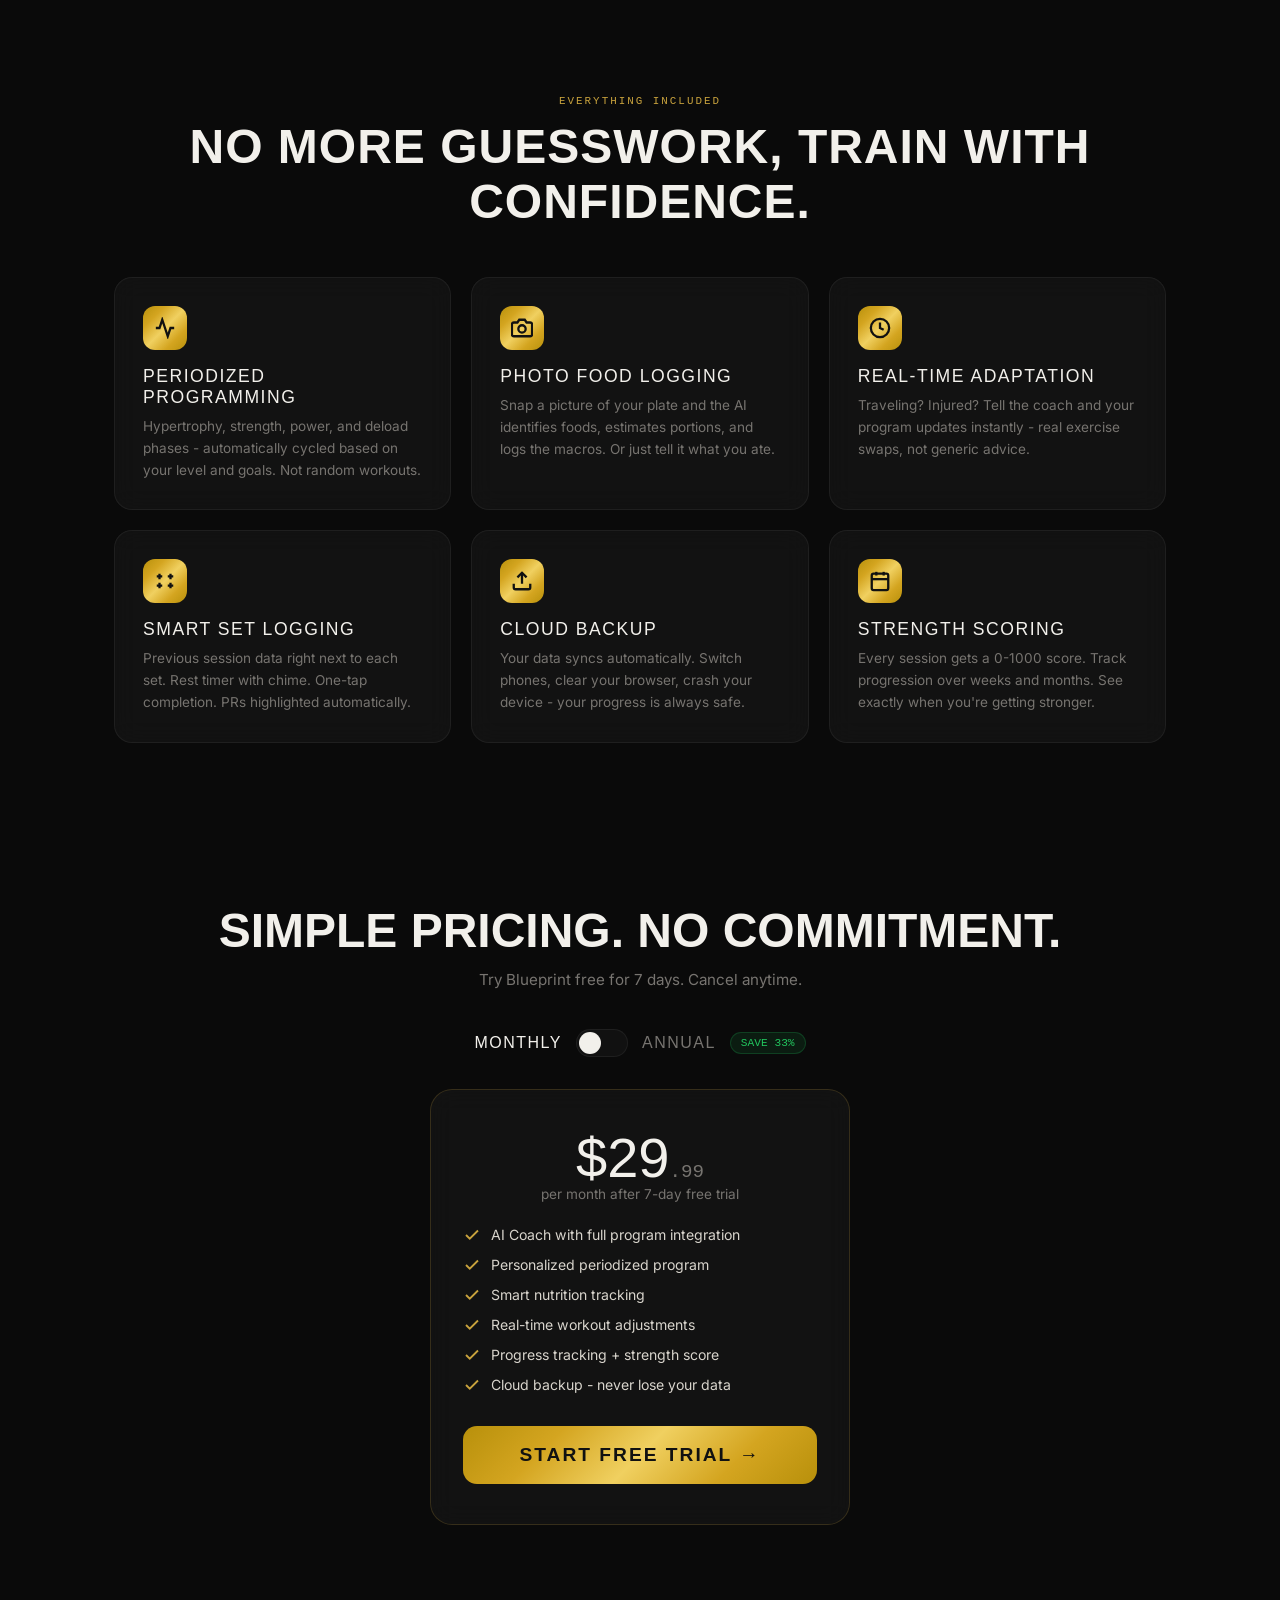
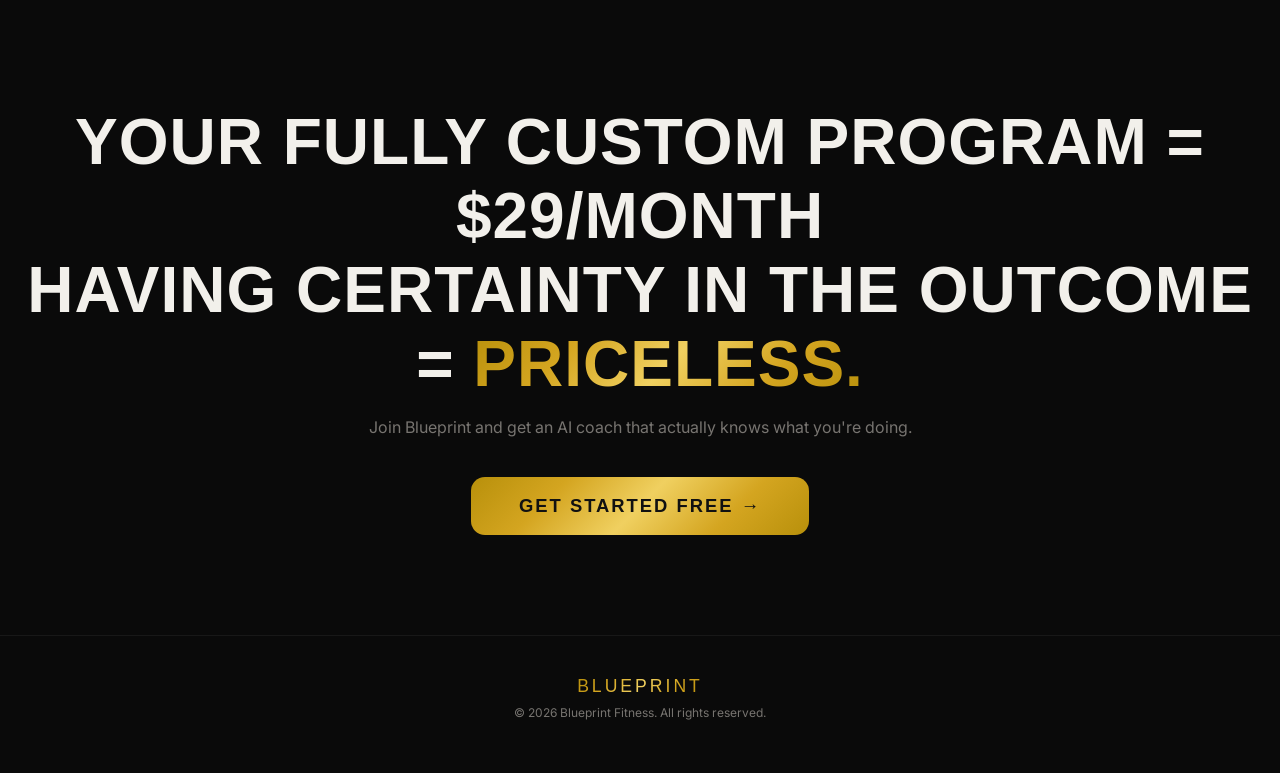
==== commit cd194999: "Update index.html" ====
--- a/index.html
+++ b/index.html
@@ -104,6 +104,12 @@
 .final-cta{padding:100px 24px;text-align:center}
 .final-cta h2{font-family:'Bebas Neue',sans-serif;font-size:clamp(2.5rem,6vw,4rem);letter-spacing:1px;margin-bottom:16px}
 .final-cta p{color:var(--dim);margin-bottom:40px;font-size:1rem}
+.price-toggle{position:relative;width:52px;height:28px;flex-shrink:0;cursor:pointer}
+.price-toggle input{opacity:0;width:0;height:0}
+.price-toggle-slider{position:absolute;inset:0;background:var(--surface);border:1px solid var(--border);border-radius:28px;transition:0.25s}
+.price-toggle-slider::before{content:'';position:absolute;height:22px;width:22px;left:2px;bottom:2px;background:var(--bone);border-radius:50%;transition:0.25s}
+.price-toggle input:checked+.price-toggle-slider{background:var(--gold);border-color:var(--gold)}
+.price-toggle input:checked+.price-toggle-slider::before{transform:translateX(24px);background:#111}
 footer{padding:40px 24px;border-top:1px solid var(--border);text-align:center;font-size:0.75rem;color:var(--dim)}
 @keyframes fadeUp{from{opacity:0;transform:translateY(24px)}to{opacity:1;transform:none}}
 @keyframes pulse{0%,100%{opacity:1}50%{opacity:0.4}}
@@ -255,8 +261,18 @@
 
 <!-- PRICING -->
 <section class="pricing reveal" id="pricing"><h2>SIMPLE PRICING. NO COMMITMENT.</h2><p class="pricing-sub">Try Blueprint free for 7 days. Cancel anytime.</p>
+  <div style="display:flex;align-items:center;justify-content:center;gap:14px;margin-bottom:32px">
+    <span id="toggle-monthly-label" style="font-family:'Bebas Neue',sans-serif;font-size:1rem;letter-spacing:1.5px;color:var(--bone);transition:color 0.2s">MONTHLY</span>
+    <label class="price-toggle" onclick="togglePricing()">
+      <input type="checkbox" id="price-toggle-cb">
+      <span class="price-toggle-slider"></span>
+    </label>
+    <span id="toggle-annual-label" style="font-family:'Bebas Neue',sans-serif;font-size:1rem;letter-spacing:1.5px;color:var(--dim);transition:color 0.2s">ANNUAL</span>
+    <span style="font-family:'DM Mono',monospace;font-size:0.7rem;color:var(--green);background:rgba(34,197,94,0.1);border:1px solid rgba(34,197,94,0.2);padding:4px 10px;border-radius:100px">SAVE 33%</span>
+  </div>
   <div class="price-card">
-    <div class="price-amount">$29<span>.99</span></div><div class="price-period">per month after 7-day free trial</div>
+    <div id="price-display-amount" class="price-amount">$29<span>.99</span></div>
+    <div id="price-display-period" class="price-period">per month after 7-day free trial</div>
     <div class="price-features">
       <div class="price-feat"><svg viewBox="0 0 24 24" fill="none" stroke="currentColor" stroke-width="2.5" width="18" height="18"><polyline points="20 6 9 17 4 12"/></svg>AI Coach with full program integration</div>
       <div class="price-feat"><svg viewBox="0 0 24 24" fill="none" stroke="currentColor" stroke-width="2.5" width="18" height="18"><polyline points="20 6 9 17 4 12"/></svg>Personalized periodized program</div>
@@ -265,17 +281,26 @@
       <div class="price-feat"><svg viewBox="0 0 24 24" fill="none" stroke="currentColor" stroke-width="2.5" width="18" height="18"><polyline points="20 6 9 17 4 12"/></svg>Progress tracking + strength score</div>
       <div class="price-feat"><svg viewBox="0 0 24 24" fill="none" stroke="currentColor" stroke-width="2.5" width="18" height="18"><polyline points="20 6 9 17 4 12"/></svg>Cloud backup - never lose your data</div>
     </div>
-    <a href="/index.html" class="btn-primary" style="width:100%;justify-content:center;font-size:1.2rem;padding:18px">START FREE TRIAL →</a>
-    
+    <a id="price-cta-btn" href="https://buy.stripe.com/8x200lgHN5n9eux2IX1gs01" class="btn-primary" style="width:100%;justify-content:center;font-size:1.2rem;padding:18px">START FREE TRIAL →</a>
   </div>
 </section>
 
-<section class="final-cta reveal"><h2>YOUR FULLY CUSTOM PROGRAM = $29/MONTH<br>HAVING CERTAINTY IN THE OUTCOME = <span style="background:var(--gold-grad);-webkit-background-clip:text;-webkit-text-fill-color:transparent;background-clip:text">PRICELESS.</span></h2><p>Join Blueprint and get an AI coach that actually knows what you're doing.</p><a href="/index.html" class="btn-primary" style="font-size:1.15rem;padding:18px 48px">GET STARTED FREE →</a></section>
+<section class="final-cta reveal"><h2>YOUR FULLY CUSTOM PROGRAM = $29/MONTH<br>HAVING CERTAINTY IN THE OUTCOME = <span style="background:var(--gold-grad);-webkit-background-clip:text;-webkit-text-fill-color:transparent;background-clip:text">PRICELESS.</span></h2><p>Join Blueprint and get an AI coach that actually knows what you're doing.</p><a href="https://buy.stripe.com/8x200lgHN5n9eux2IX1gs01" class="btn-primary" style="font-size:1.15rem;padding:18px 48px">GET STARTED FREE →</a></section>
 
 <footer><div style="margin-bottom:8px"><span class="logo-gold" style="font-family:'Archivo Black',sans-serif;font-size:1.1rem;letter-spacing:3px;font-weight:400">BLUEPRINT</span></div>© 2026 Blueprint Fitness. All rights reserved.</footer>
 
 <script>
 const observer=new IntersectionObserver(e=>{e.forEach(e=>{if(e.isIntersecting)e.target.classList.add('visible')})},{threshold:0.12});
 document.querySelectorAll('.reveal').forEach(el=>observer.observe(el));
+
+function togglePricing(){
+  var cb=document.getElementById('price-toggle-cb');
+  var isAnnual=cb.checked;
+  document.getElementById('price-display-amount').innerHTML=isAnnual?'$20<span>/mo</span>':'$29<span>.99</span>';
+  document.getElementById('price-display-period').textContent=isAnnual?'$240/year after 7-day free trial':'per month after 7-day free trial';
+  document.getElementById('price-cta-btn').href=isAnnual?'https://buy.stripe.com/00wbJ3ezFaHt2LP2IX1gs00':'https://buy.stripe.com/8x200lgHN5n9eux2IX1gs01';
+  document.getElementById('toggle-monthly-label').style.color=isAnnual?'var(--dim)':'var(--bone)';
+  document.getElementById('toggle-annual-label').style.color=isAnnual?'var(--bone)':'var(--dim)';
+}
 </script>
 </body></html>
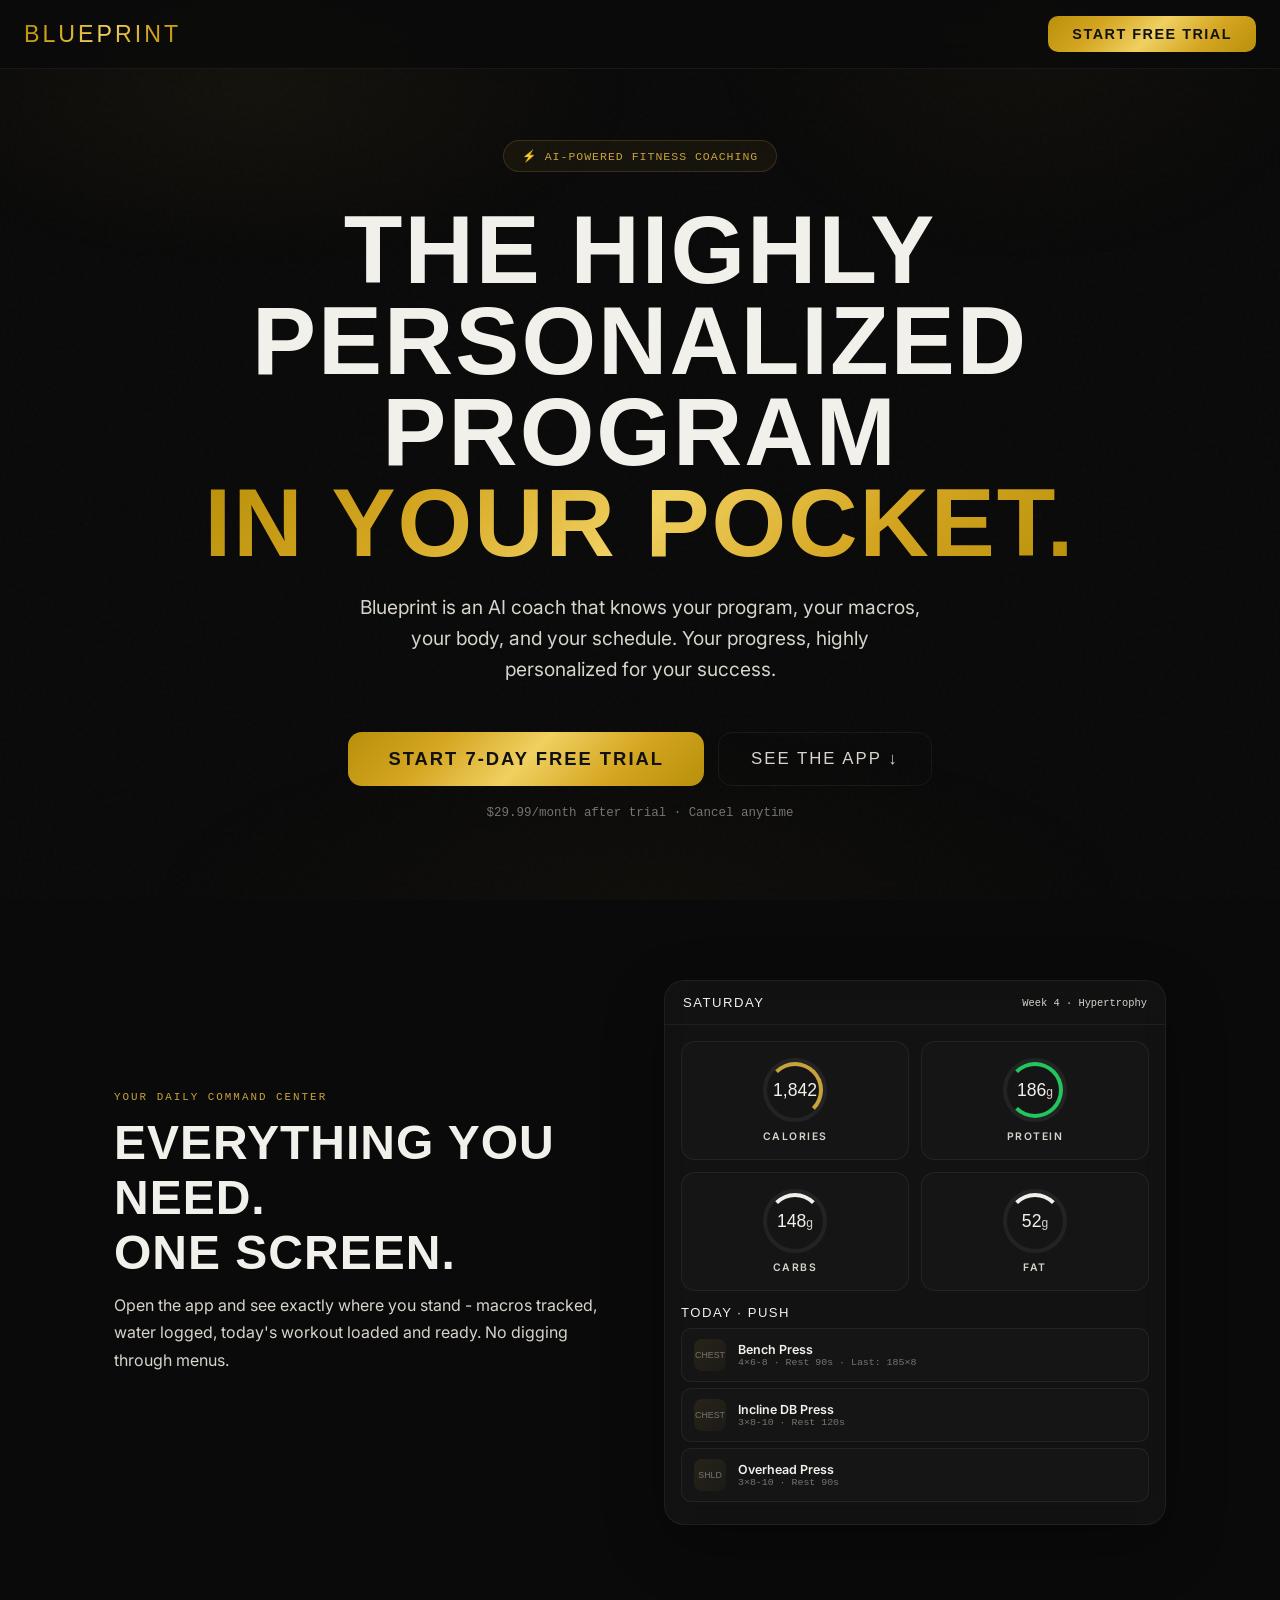
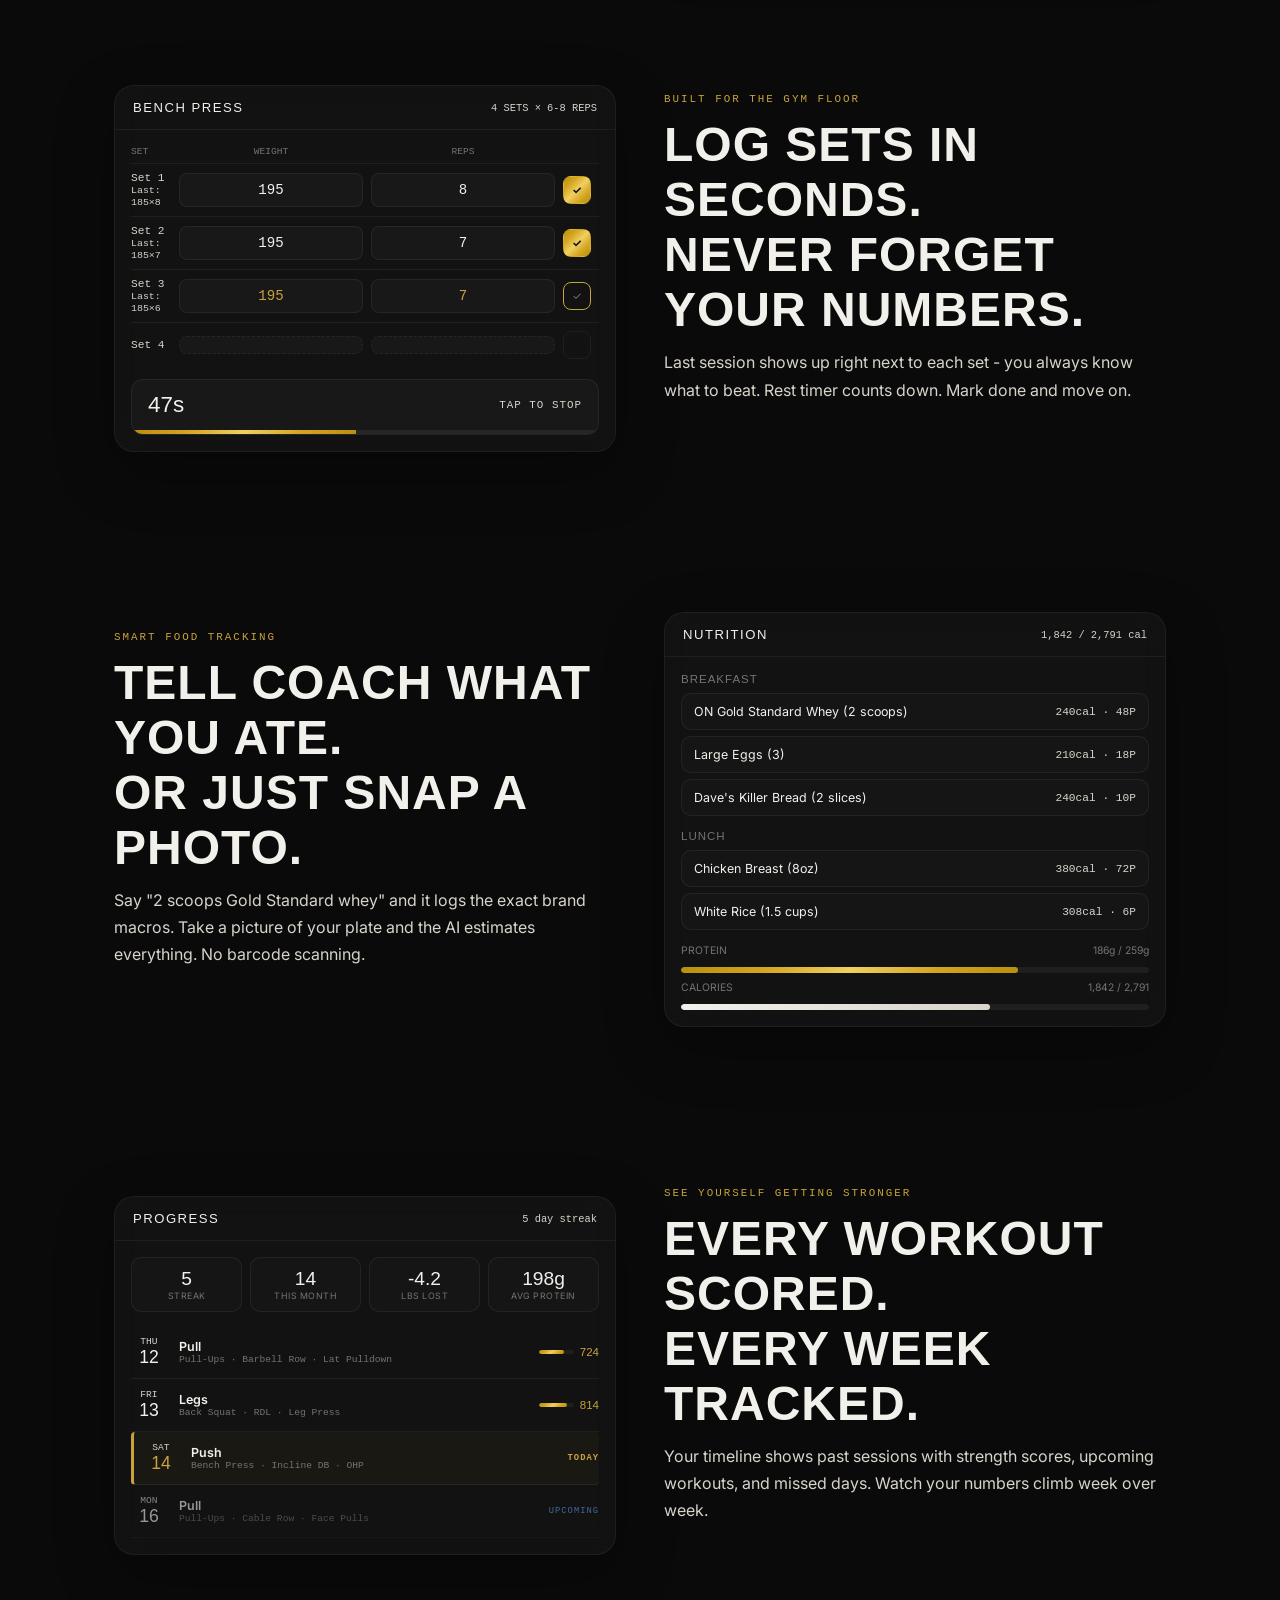
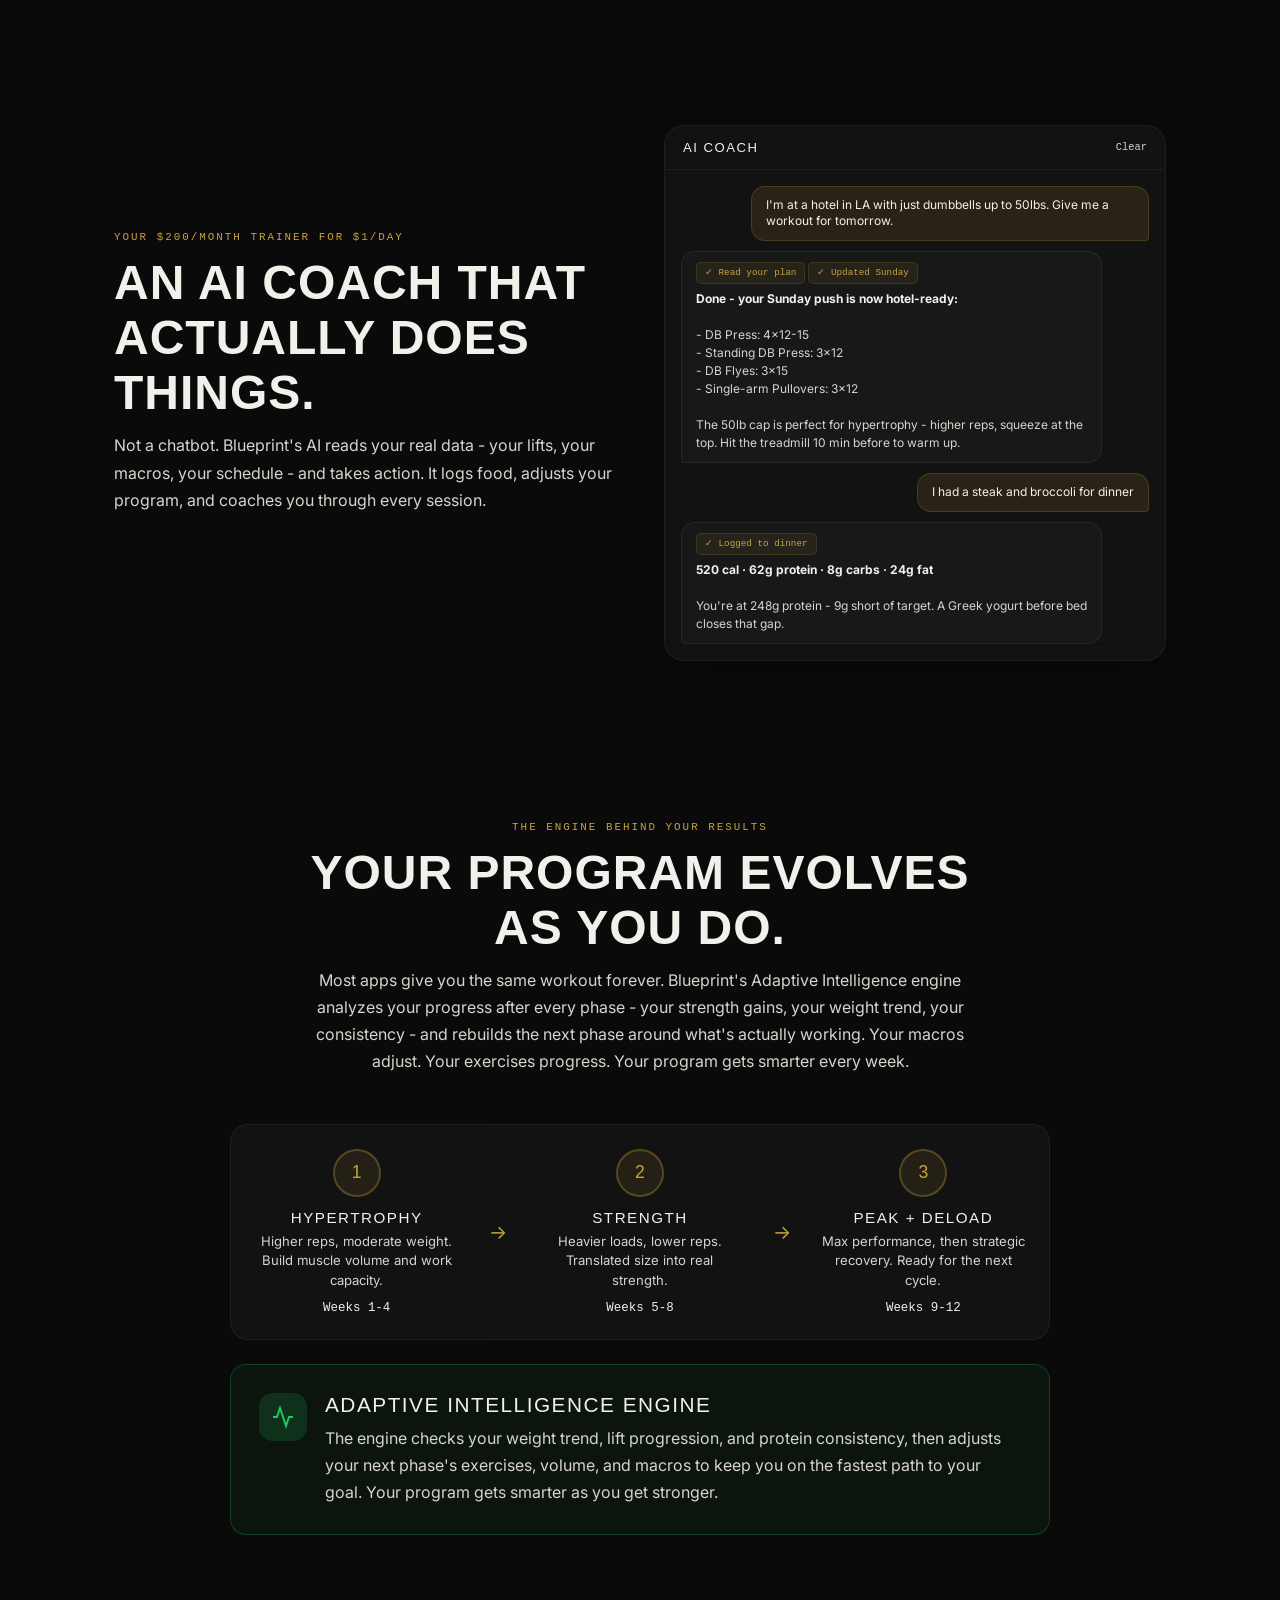
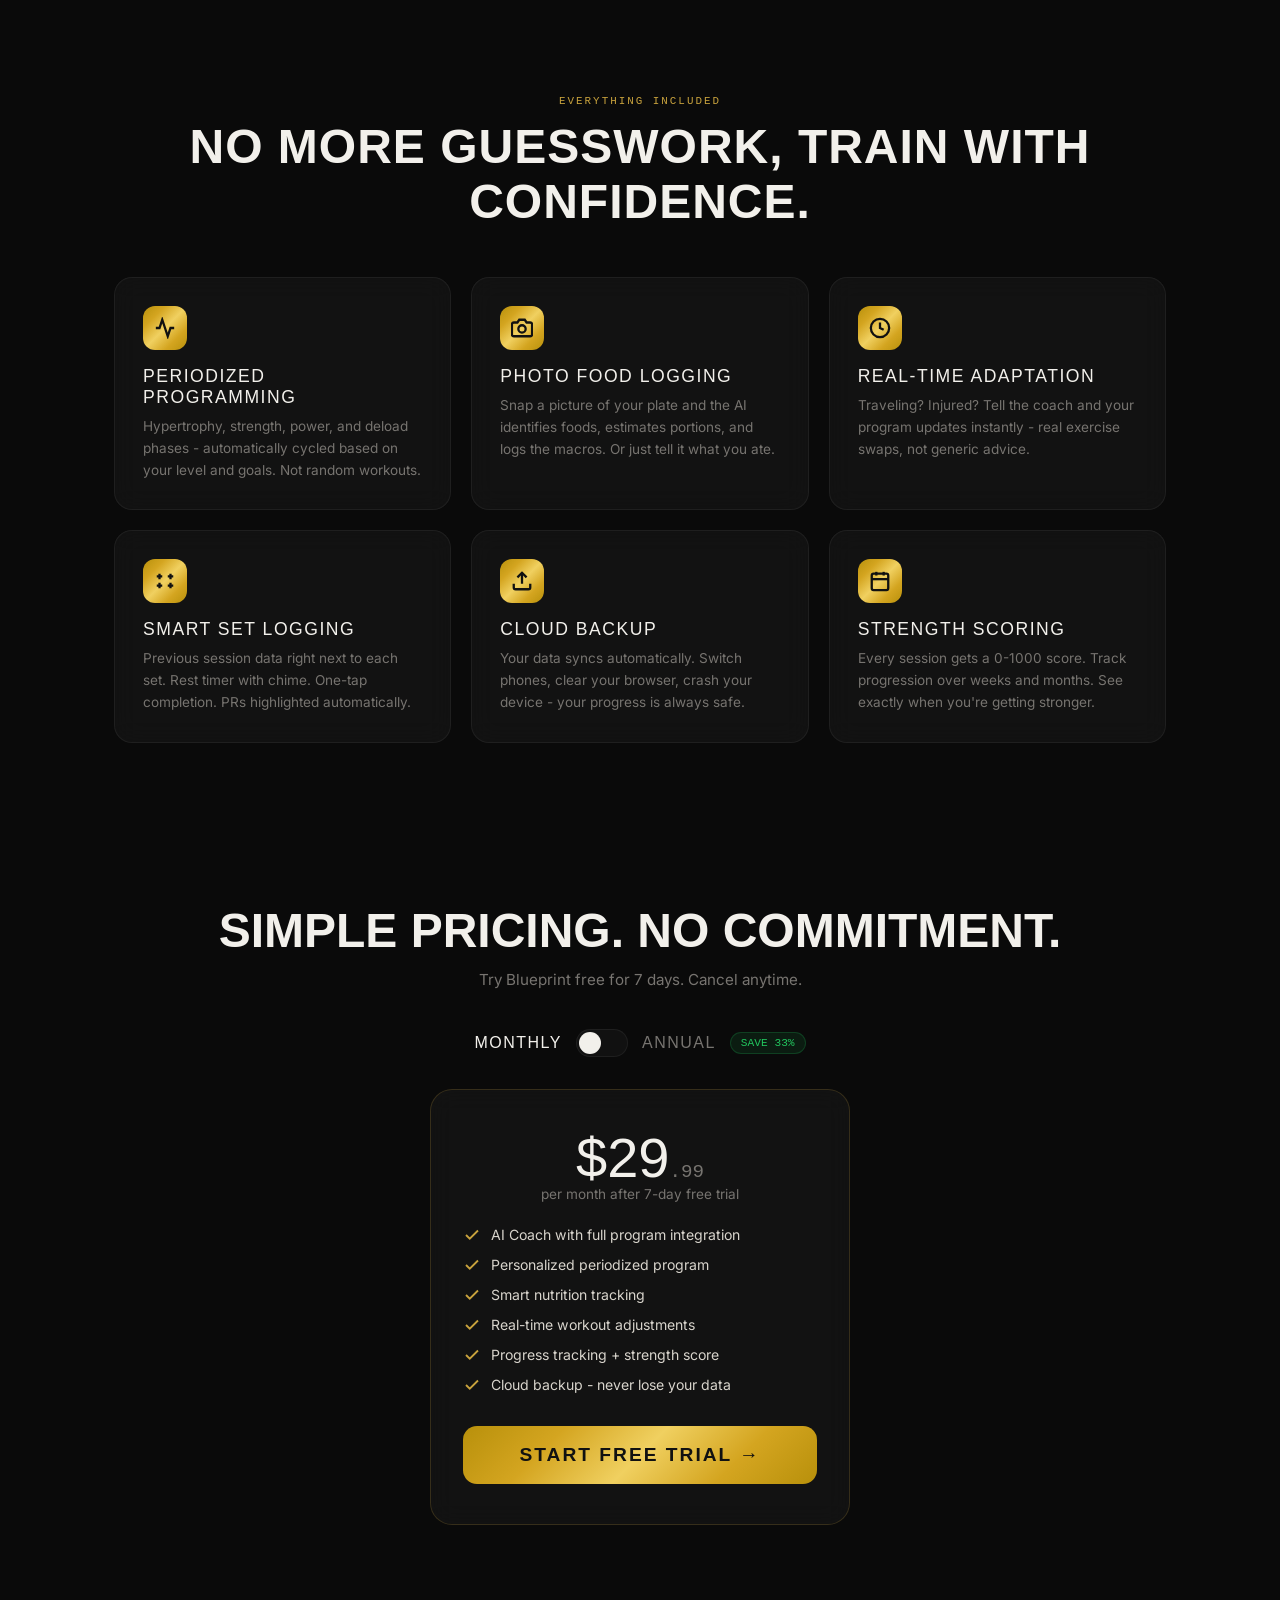
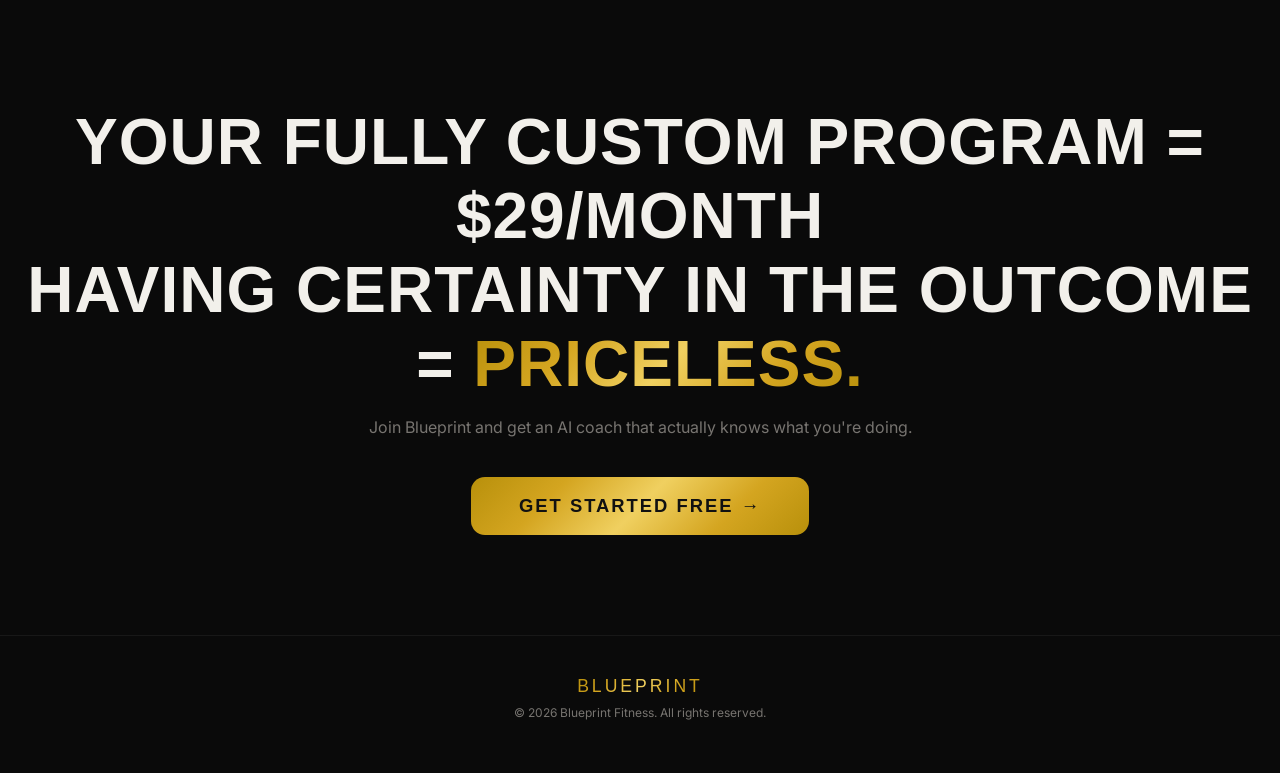
==== commit 8b547e6c: "Update index.html" ====
--- a/index.html
+++ b/index.html
@@ -120,13 +120,13 @@
 </style>
 </head>
 <body>
-<nav><div class="logo"><span class="logo-gold">BLUEPRINT</span></div><a href="#pricing" class="nav-cta">START FREE TRIAL</a></nav>
+<nav><div class="logo"><span class="logo-gold">BLUEPRINT</span></div><a href="https://buy.stripe.com/8x200lgHN5n9eux2IX1gs01" class="nav-cta">START FREE TRIAL</a></nav>
 
 <section class="hero">
   <div class="hero-badge">⚡ AI-POWERED FITNESS COACHING</div>
   <h1>THE HIGHLY PERSONALIZED PROGRAM<br><span class="gold">IN YOUR POCKET.</span></h1>
   <p class="hero-sub">Blueprint is an AI coach that knows your program, your macros, your body, and your schedule. Your progress, highly personalized for your success.</p>
-  <div class="hero-ctas"><a href="#pricing" class="btn-primary">START 7-DAY FREE TRIAL</a><a href="#dash" class="btn-secondary">SEE THE APP ↓</a></div>
+  <div class="hero-ctas"><a href="https://buy.stripe.com/8x200lgHN5n9eux2IX1gs01" class="btn-primary">START 7-DAY FREE TRIAL</a><a href="#dash" class="btn-secondary">SEE THE APP ↓</a></div>
   <div class="hero-price">$29.99/month after trial · Cancel anytime</div>
 </section>
 
@@ -260,7 +260,7 @@
 </section>
 
 <!-- PRICING -->
-<section class="pricing reveal" id="pricing"><h2>SIMPLE PRICING. NO COMMITMENT.</h2><p class="pricing-sub">Try Blueprint free for 7 days. Cancel anytime.</p>
+<section class="pricing" id="pricing"><h2>SIMPLE PRICING. NO COMMITMENT.</h2><p class="pricing-sub">Try Blueprint free for 7 days. Cancel anytime.</p>
   <div style="display:flex;align-items:center;justify-content:center;gap:14px;margin-bottom:32px">
     <span id="toggle-monthly-label" style="font-family:'Bebas Neue',sans-serif;font-size:1rem;letter-spacing:1.5px;color:var(--bone);transition:color 0.2s">MONTHLY</span>
     <label class="price-toggle" onclick="togglePricing()">
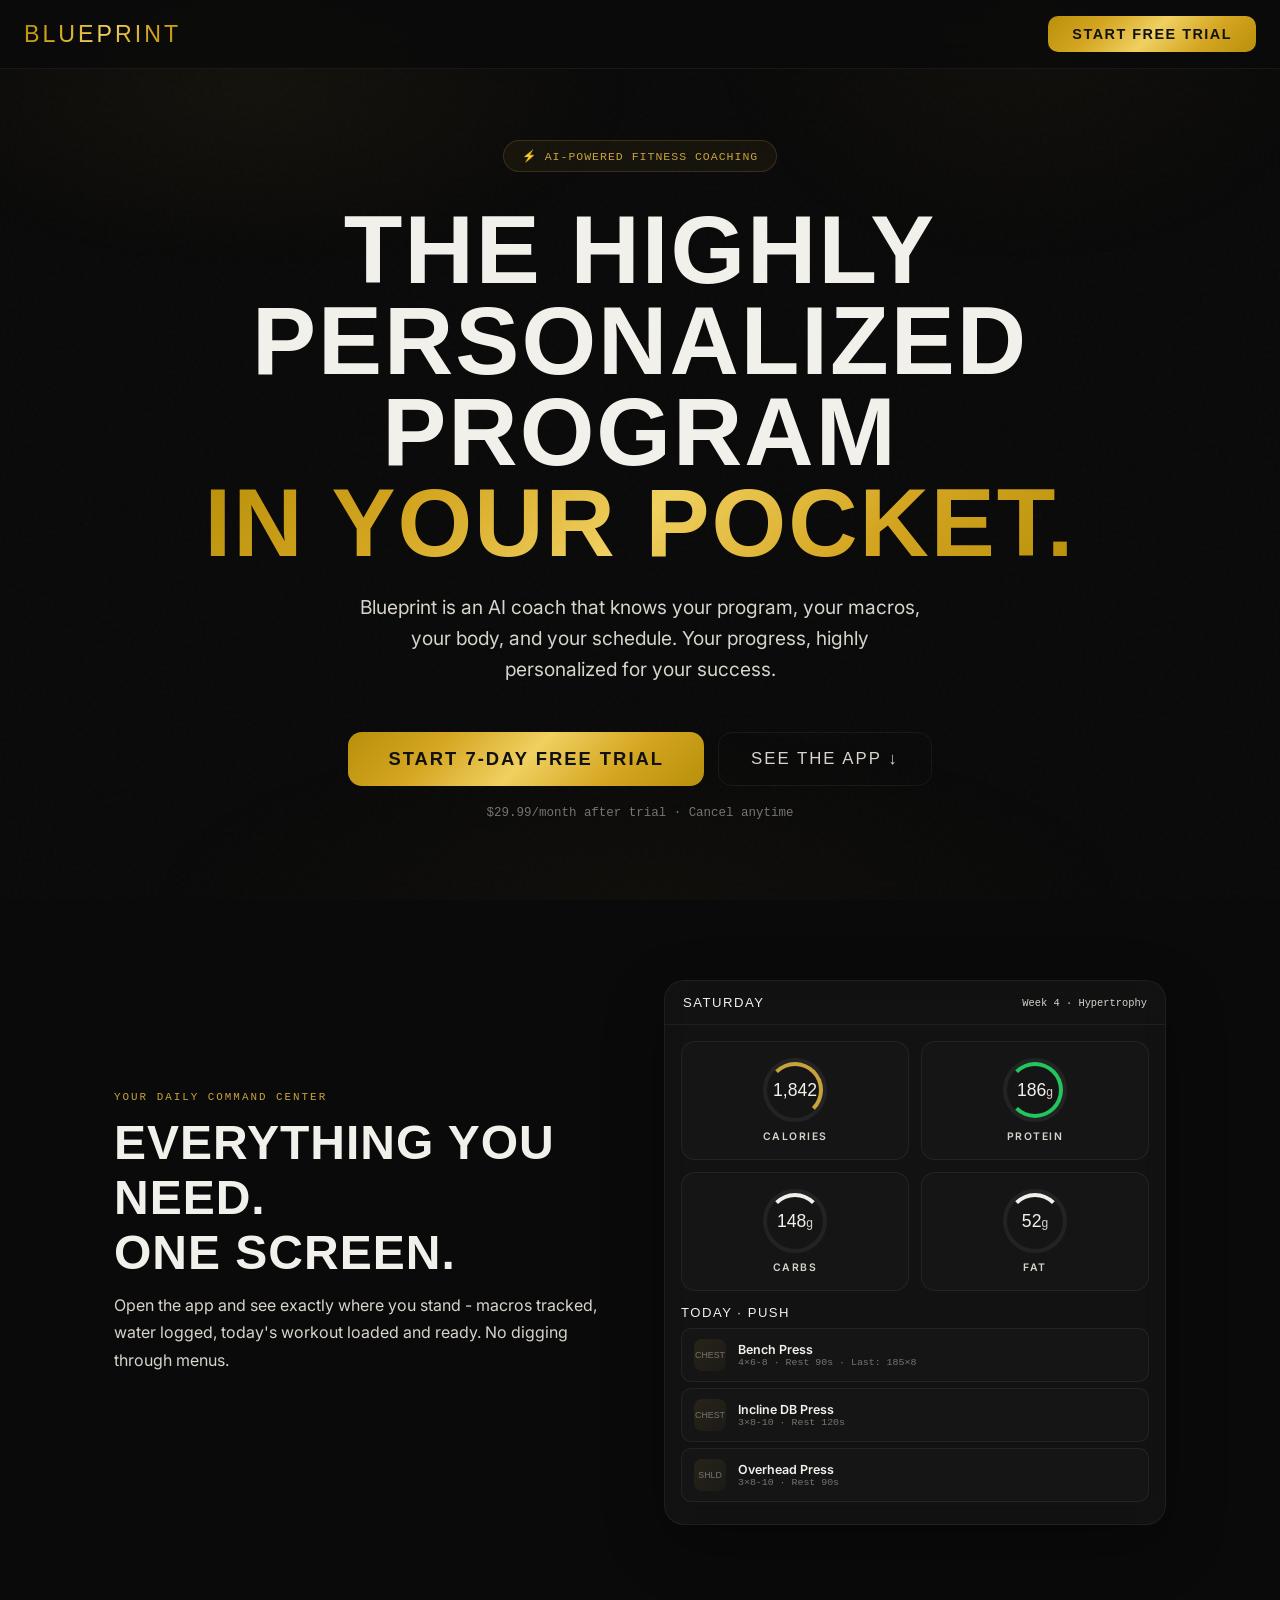
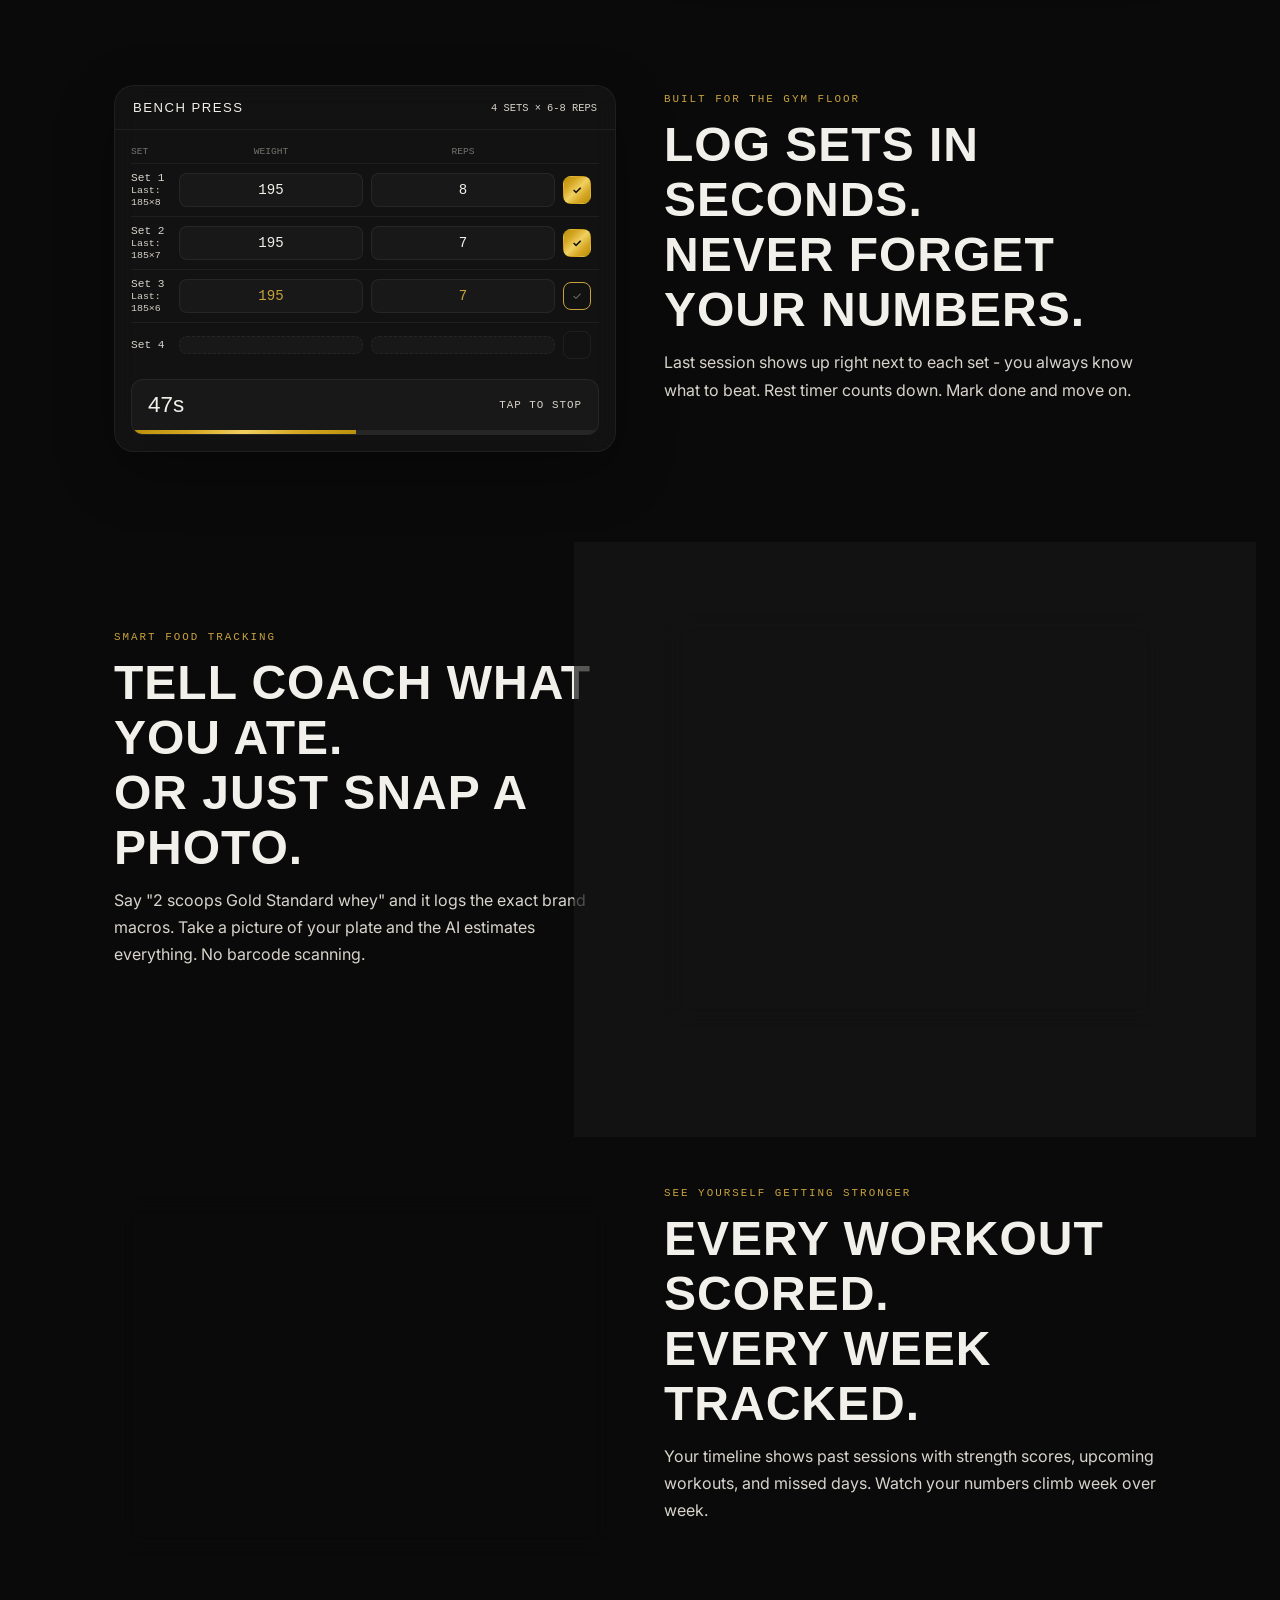
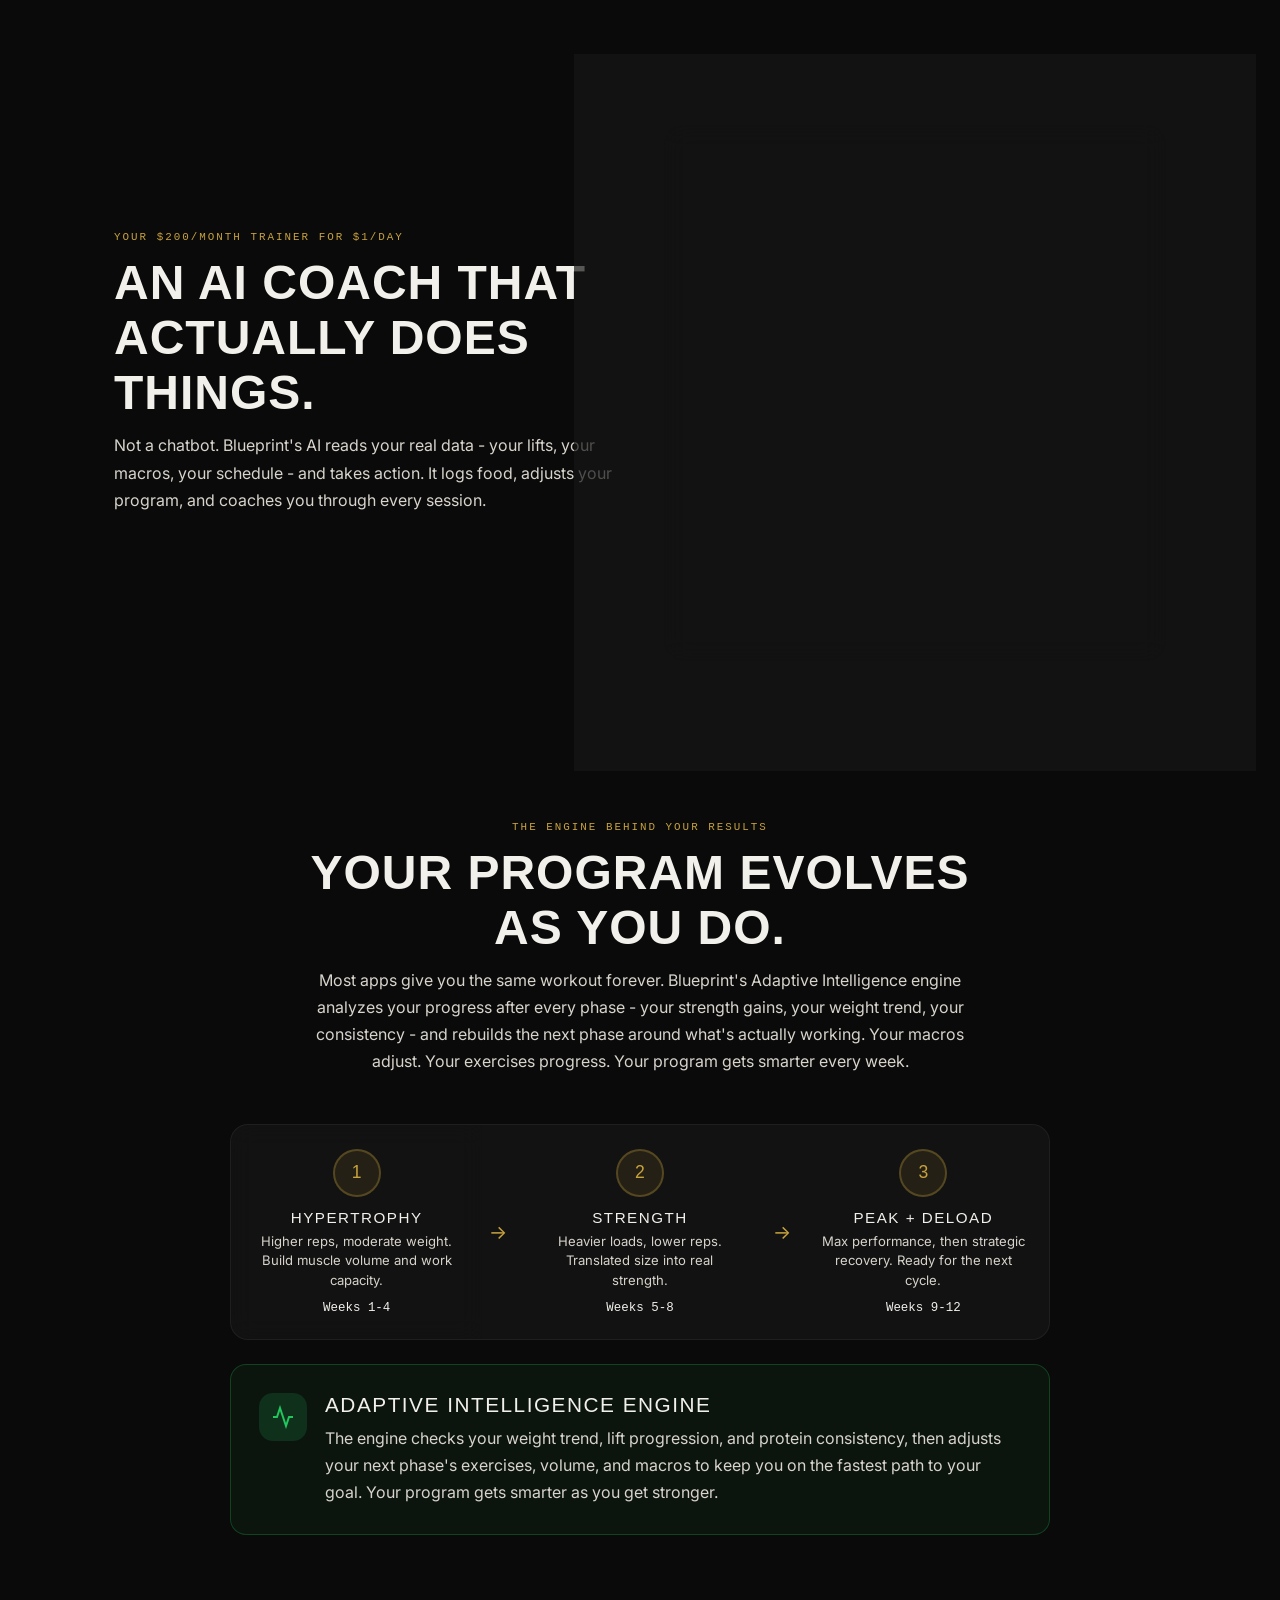
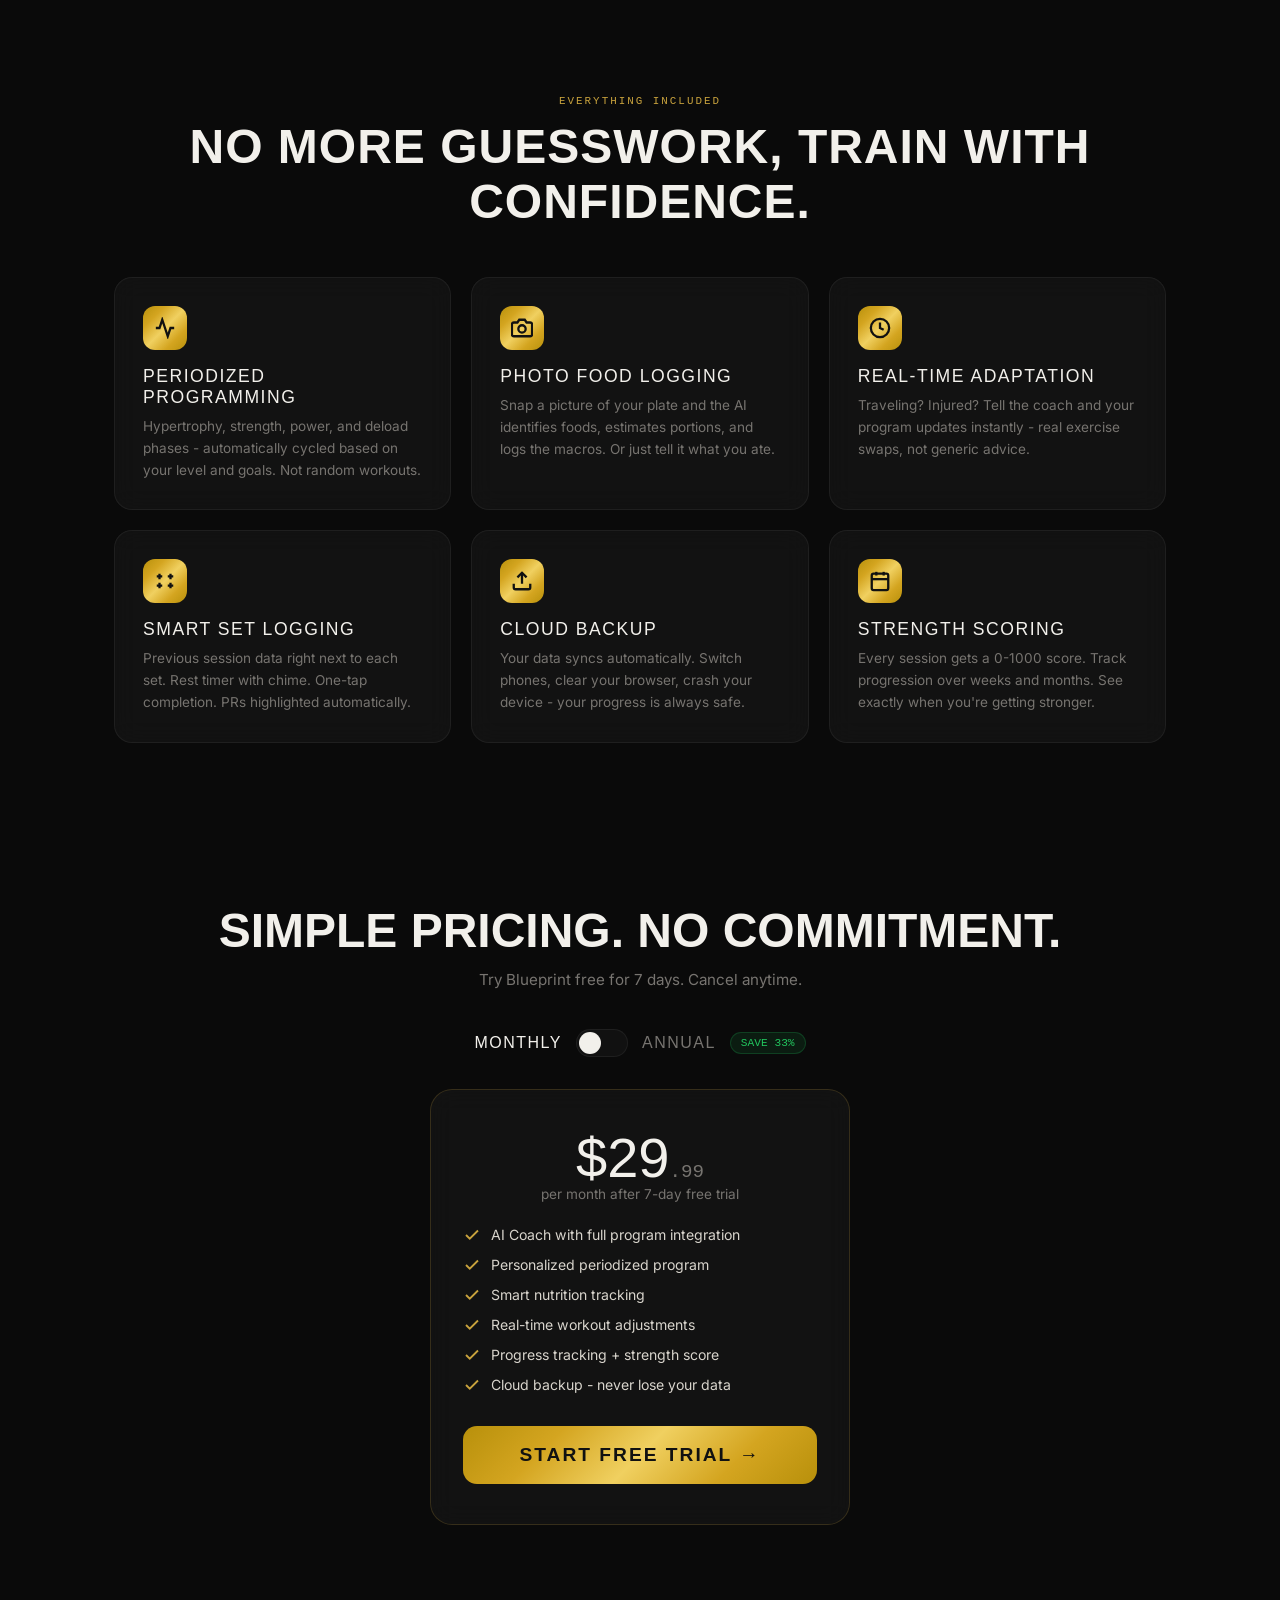
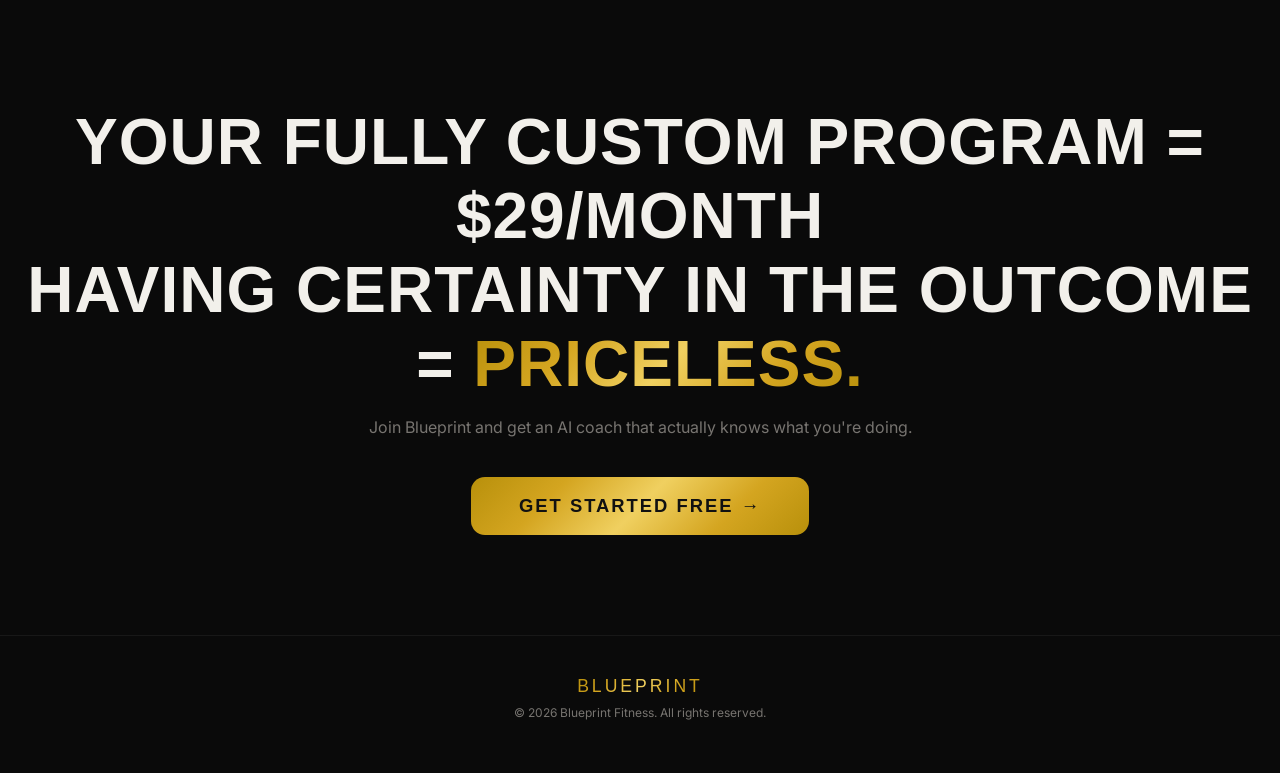
==== commit 2157a3fa: "Update index.html" ====
--- a/index.html
+++ b/index.html
@@ -120,13 +120,13 @@
 </style>
 </head>
 <body>
-<nav><div class="logo"><span class="logo-gold">BLUEPRINT</span></div><a href="https://buy.stripe.com/8x200lgHN5n9eux2IX1gs01" class="nav-cta">START FREE TRIAL</a></nav>
+<nav><div class="logo"><span class="logo-gold">BLUEPRINT</span></div><a href="#pricing" class="nav-cta">START FREE TRIAL</a></nav>
 
 <section class="hero">
   <div class="hero-badge">⚡ AI-POWERED FITNESS COACHING</div>
   <h1>THE HIGHLY PERSONALIZED PROGRAM<br><span class="gold">IN YOUR POCKET.</span></h1>
   <p class="hero-sub">Blueprint is an AI coach that knows your program, your macros, your body, and your schedule. Your progress, highly personalized for your success.</p>
-  <div class="hero-ctas"><a href="https://buy.stripe.com/8x200lgHN5n9eux2IX1gs01" class="btn-primary">START 7-DAY FREE TRIAL</a><a href="#dash" class="btn-secondary">SEE THE APP ↓</a></div>
+  <div class="hero-ctas"><a href="#pricing" class="btn-primary">START 7-DAY FREE TRIAL</a><a href="#dash" class="btn-secondary">SEE THE APP ↓</a></div>
   <div class="hero-price">$29.99/month after trial · Cancel anytime</div>
 </section>
 
@@ -262,12 +262,12 @@
 <!-- PRICING -->
 <section class="pricing" id="pricing"><h2>SIMPLE PRICING. NO COMMITMENT.</h2><p class="pricing-sub">Try Blueprint free for 7 days. Cancel anytime.</p>
   <div style="display:flex;align-items:center;justify-content:center;gap:14px;margin-bottom:32px">
-    <span id="toggle-monthly-label" style="font-family:'Bebas Neue',sans-serif;font-size:1rem;letter-spacing:1.5px;color:var(--bone);transition:color 0.2s">MONTHLY</span>
-    <label class="price-toggle" onclick="togglePricing()">
-      <input type="checkbox" id="price-toggle-cb">
+    <span id="toggle-monthly-label" onclick="document.getElementById('price-toggle-cb').checked=false;togglePricing()" style="font-family:'Bebas Neue',sans-serif;font-size:1rem;letter-spacing:1.5px;color:var(--bone);transition:color 0.2s;cursor:pointer">MONTHLY</span>
+    <label class="price-toggle">
+      <input type="checkbox" id="price-toggle-cb" onchange="togglePricing()">
       <span class="price-toggle-slider"></span>
     </label>
-    <span id="toggle-annual-label" style="font-family:'Bebas Neue',sans-serif;font-size:1rem;letter-spacing:1.5px;color:var(--dim);transition:color 0.2s">ANNUAL</span>
+    <span id="toggle-annual-label" onclick="document.getElementById('price-toggle-cb').checked=true;togglePricing()" style="font-family:'Bebas Neue',sans-serif;font-size:1rem;letter-spacing:1.5px;color:var(--dim);transition:color 0.2s;cursor:pointer">ANNUAL</span>
     <span style="font-family:'DM Mono',monospace;font-size:0.7rem;color:var(--green);background:rgba(34,197,94,0.1);border:1px solid rgba(34,197,94,0.2);padding:4px 10px;border-radius:100px">SAVE 33%</span>
   </div>
   <div class="price-card">
@@ -281,11 +281,11 @@
       <div class="price-feat"><svg viewBox="0 0 24 24" fill="none" stroke="currentColor" stroke-width="2.5" width="18" height="18"><polyline points="20 6 9 17 4 12"/></svg>Progress tracking + strength score</div>
       <div class="price-feat"><svg viewBox="0 0 24 24" fill="none" stroke="currentColor" stroke-width="2.5" width="18" height="18"><polyline points="20 6 9 17 4 12"/></svg>Cloud backup - never lose your data</div>
     </div>
-    <a id="price-cta-btn" href="https://buy.stripe.com/8x200lgHN5n9eux2IX1gs01" class="btn-primary" style="width:100%;justify-content:center;font-size:1.2rem;padding:18px">START FREE TRIAL →</a>
+    <a id="price-cta-btn" href="https://link.fastpaydirect.com/payment-link/69b8aec3f35c540e14832dcb" class="btn-primary" style="width:100%;justify-content:center;font-size:1.2rem;padding:18px">START FREE TRIAL →</a>
   </div>
 </section>
 
-<section class="final-cta reveal"><h2>YOUR FULLY CUSTOM PROGRAM = $29/MONTH<br>HAVING CERTAINTY IN THE OUTCOME = <span style="background:var(--gold-grad);-webkit-background-clip:text;-webkit-text-fill-color:transparent;background-clip:text">PRICELESS.</span></h2><p>Join Blueprint and get an AI coach that actually knows what you're doing.</p><a href="https://buy.stripe.com/8x200lgHN5n9eux2IX1gs01" class="btn-primary" style="font-size:1.15rem;padding:18px 48px">GET STARTED FREE →</a></section>
+<section class="final-cta reveal"><h2>YOUR FULLY CUSTOM PROGRAM = $29/MONTH<br>HAVING CERTAINTY IN THE OUTCOME = <span style="background:var(--gold-grad);-webkit-background-clip:text;-webkit-text-fill-color:transparent;background-clip:text">PRICELESS.</span></h2><p>Join Blueprint and get an AI coach that actually knows what you're doing.</p><a href="#pricing" class="btn-primary" style="font-size:1.15rem;padding:18px 48px">GET STARTED FREE →</a></section>
 
 <footer><div style="margin-bottom:8px"><span class="logo-gold" style="font-family:'Archivo Black',sans-serif;font-size:1.1rem;letter-spacing:3px;font-weight:400">BLUEPRINT</span></div>© 2026 Blueprint Fitness. All rights reserved.</footer>
 
@@ -298,7 +298,7 @@
   var isAnnual=cb.checked;
   document.getElementById('price-display-amount').innerHTML=isAnnual?'$20<span>/mo</span>':'$29<span>.99</span>';
   document.getElementById('price-display-period').textContent=isAnnual?'$240/year after 7-day free trial':'per month after 7-day free trial';
-  document.getElementById('price-cta-btn').href=isAnnual?'https://buy.stripe.com/00wbJ3ezFaHt2LP2IX1gs00':'https://buy.stripe.com/8x200lgHN5n9eux2IX1gs01';
+  document.getElementById('price-cta-btn').href=isAnnual?'https://link.fastpaydirect.com/payment-link/69b8af13f35c540e14832dcc':'https://link.fastpaydirect.com/payment-link/69b8aec3f35c540e14832dcb';
   document.getElementById('toggle-monthly-label').style.color=isAnnual?'var(--dim)':'var(--bone)';
   document.getElementById('toggle-annual-label').style.color=isAnnual?'var(--bone)':'var(--dim)';
 }
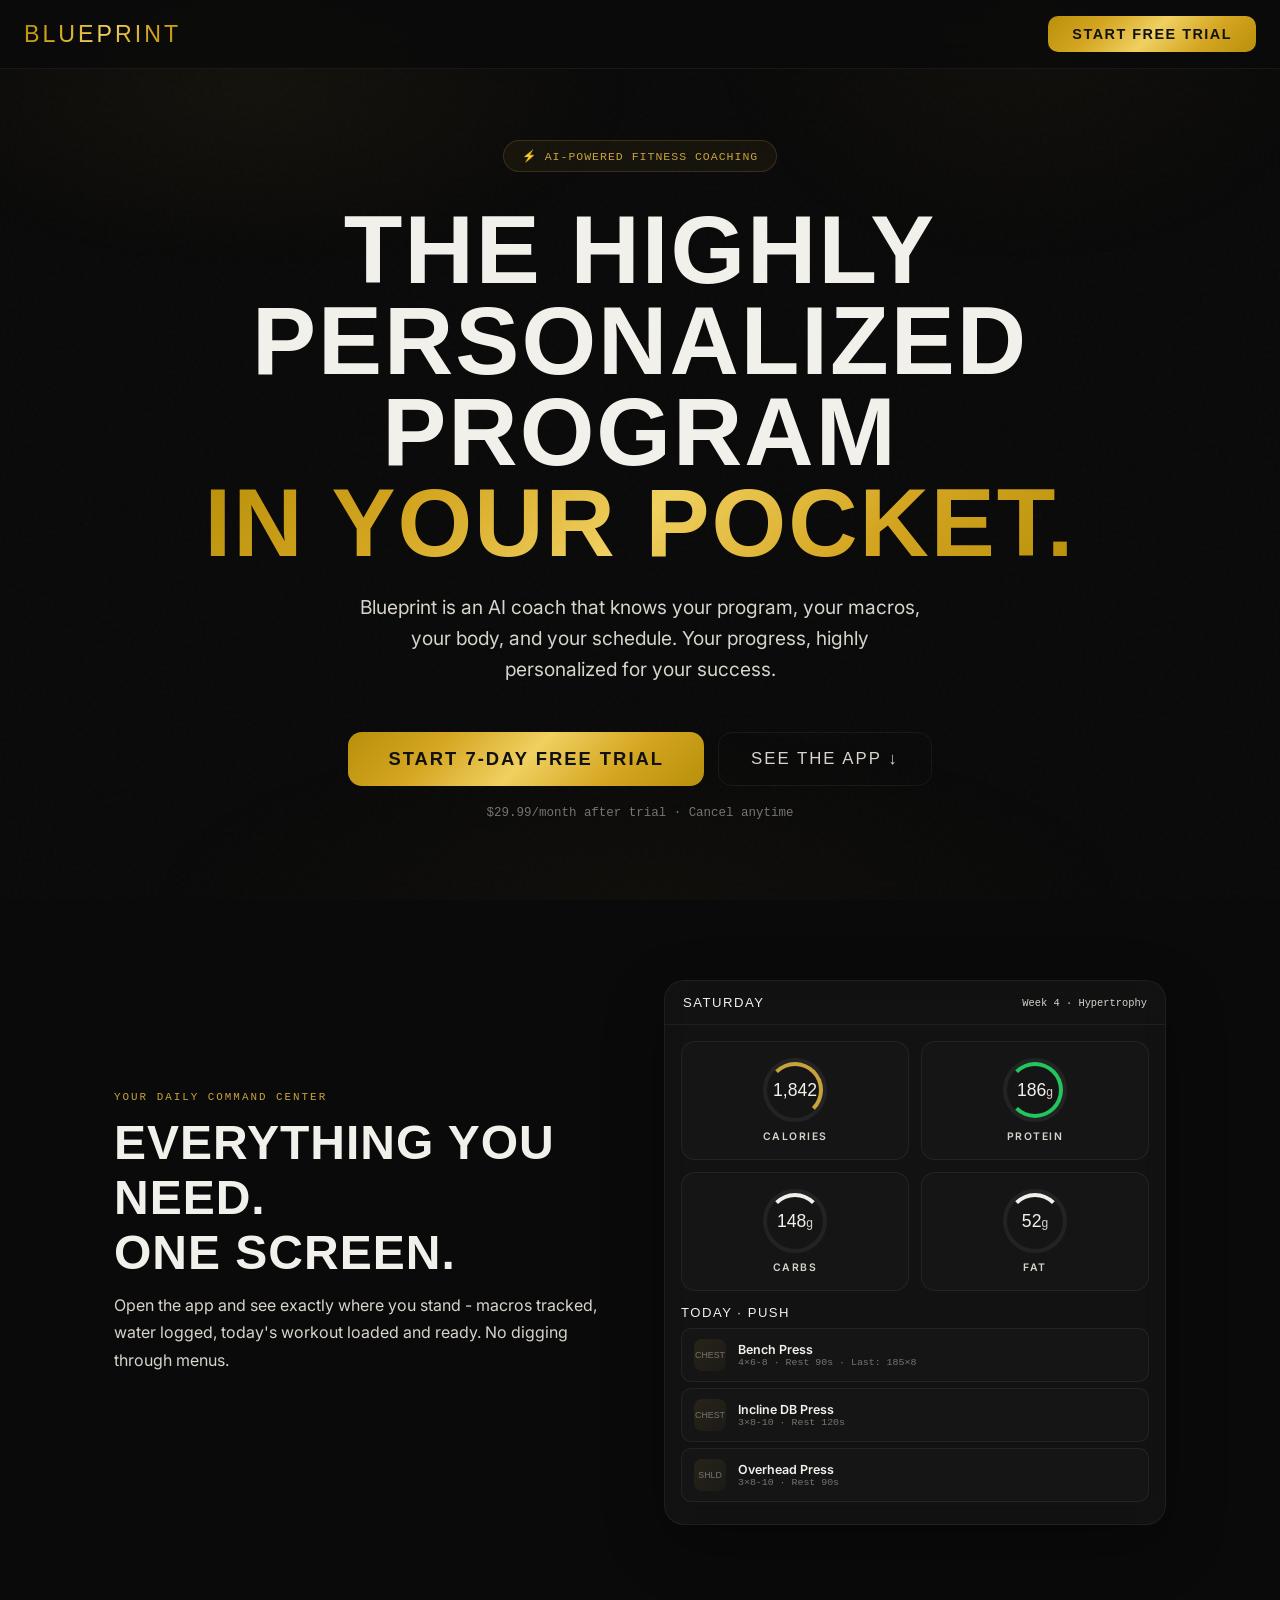
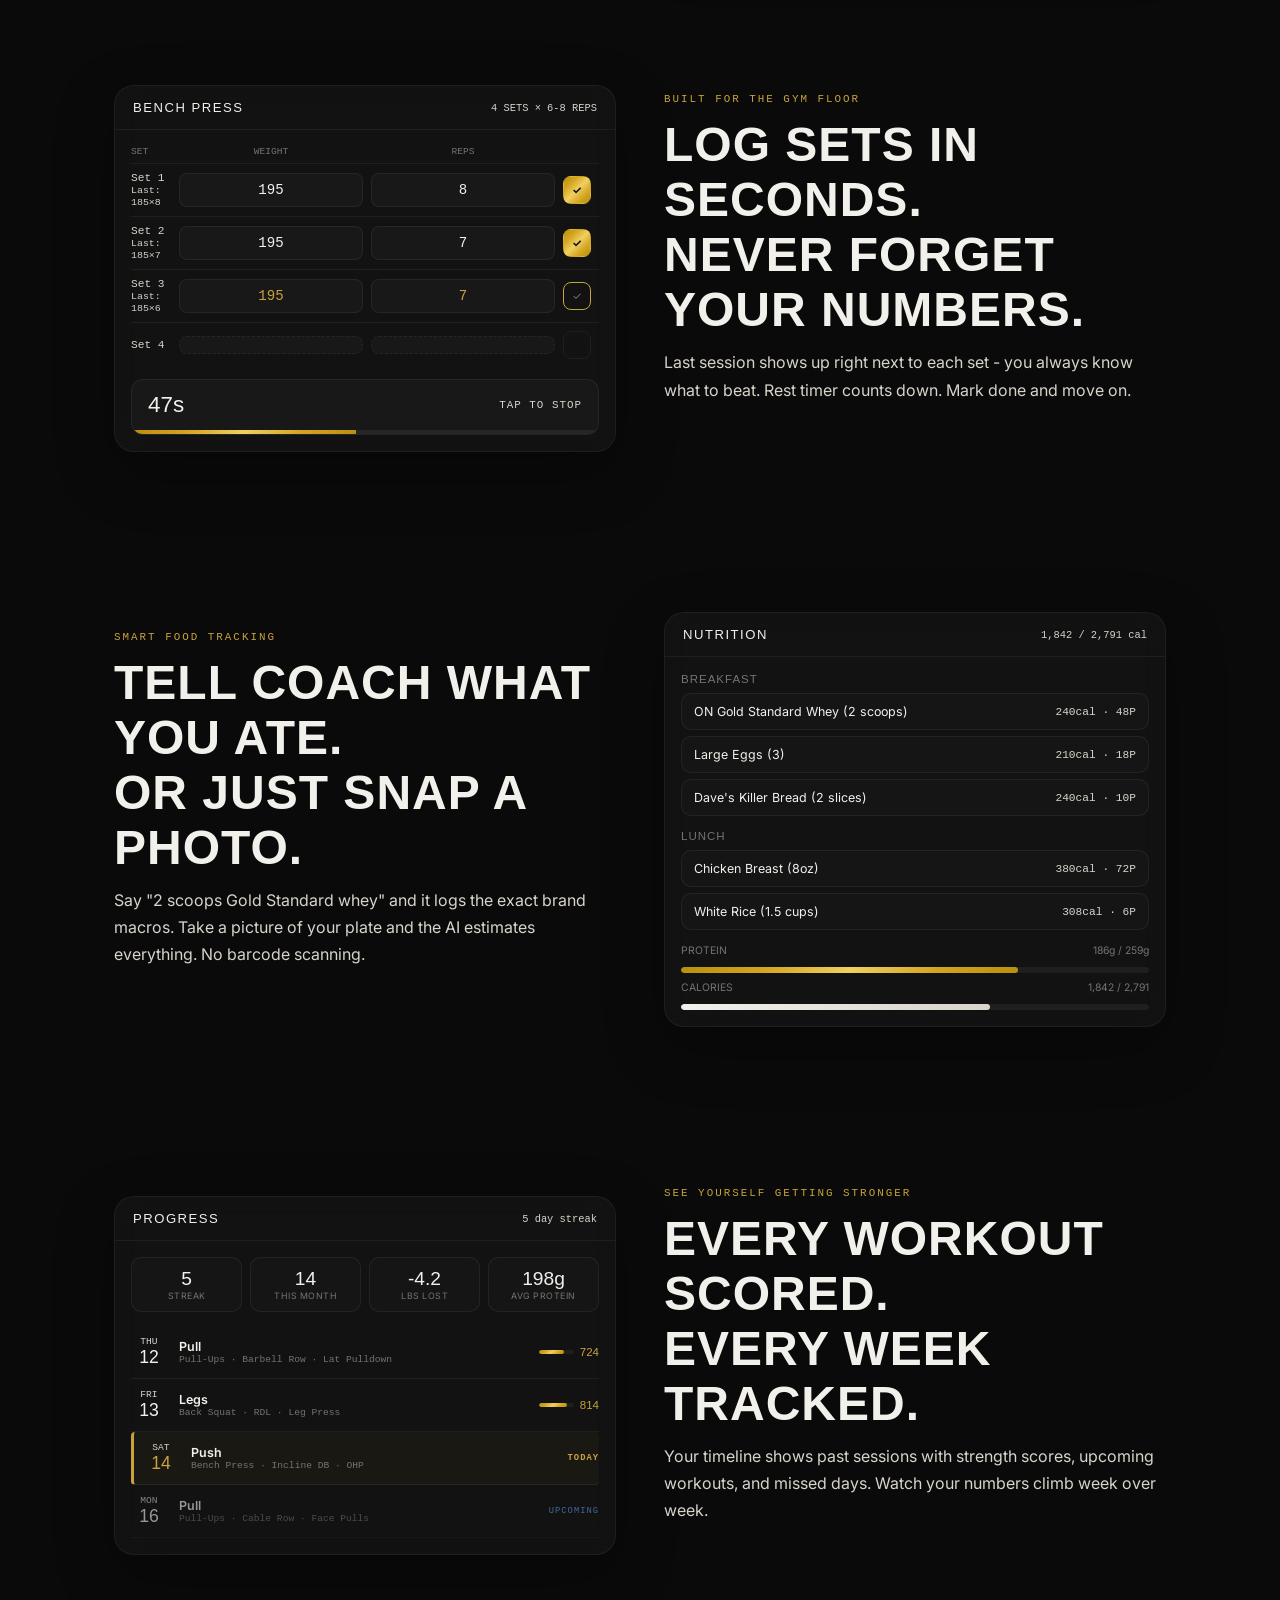
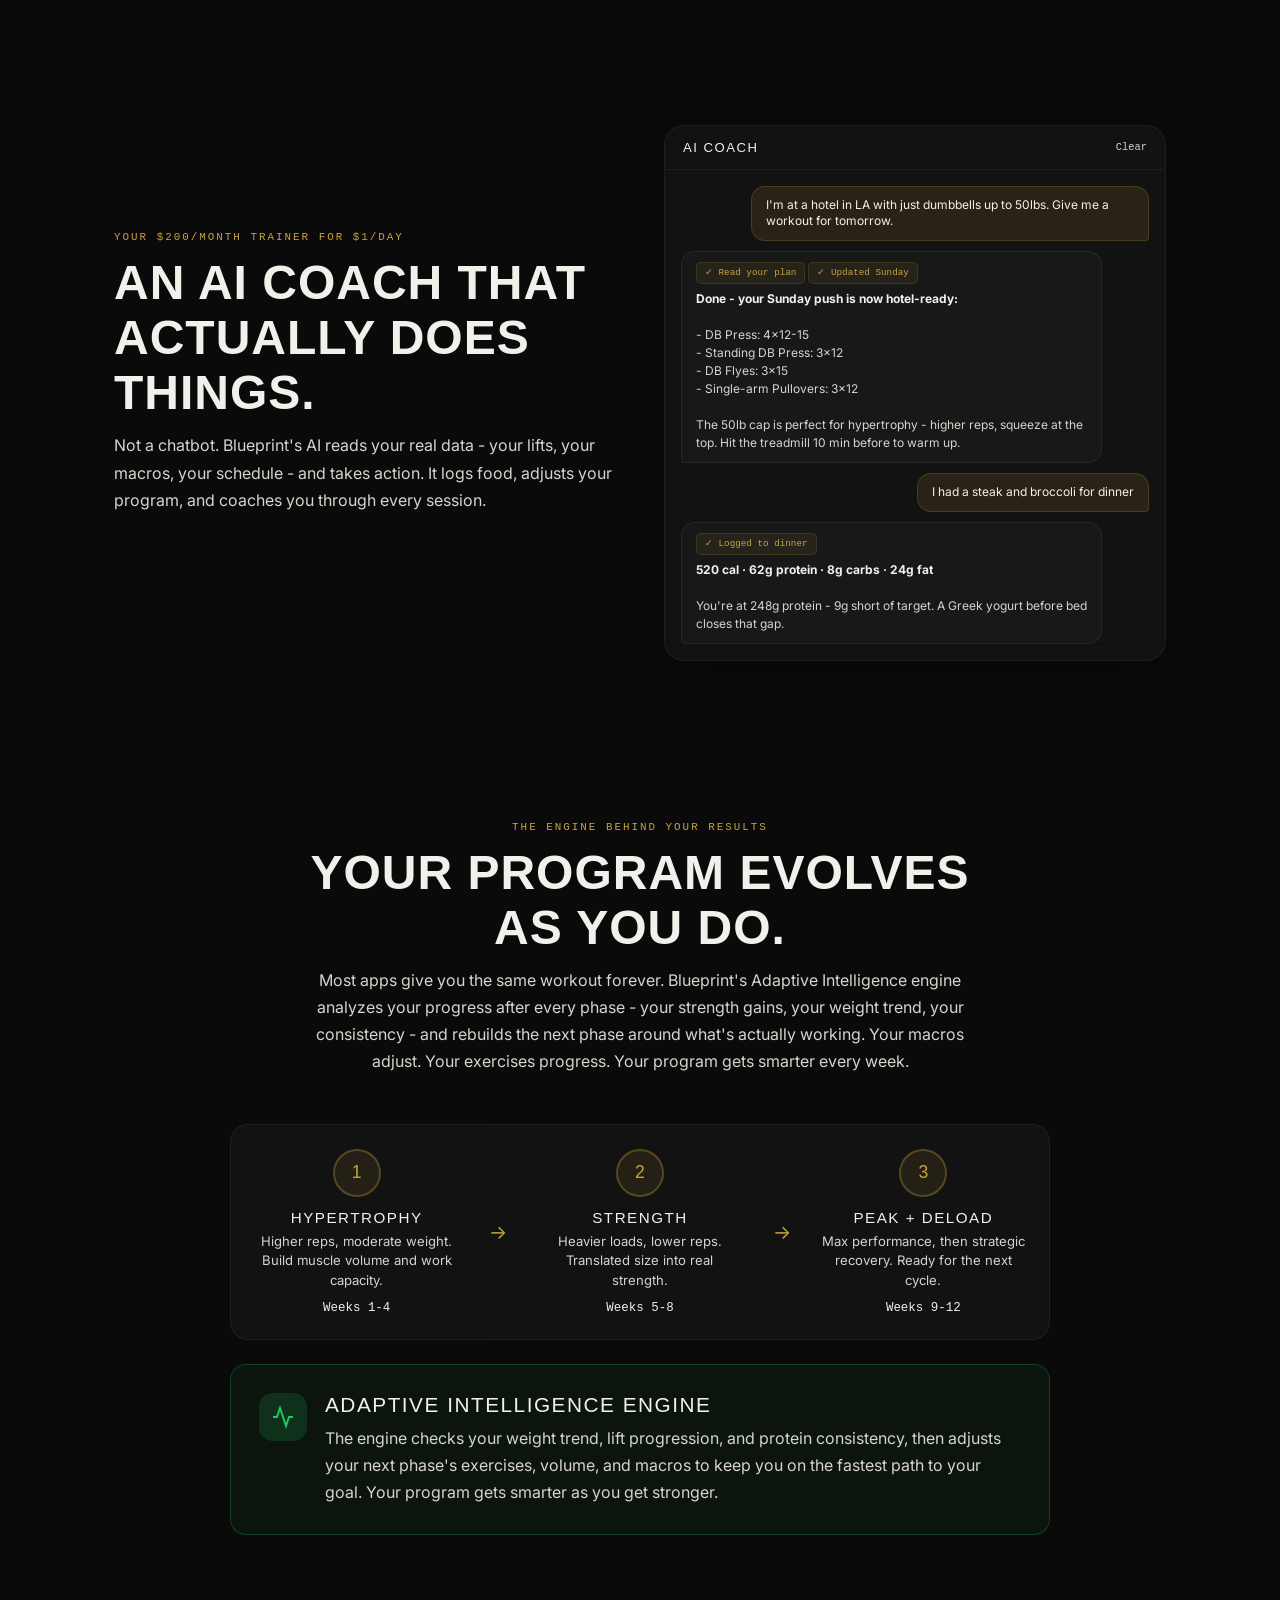
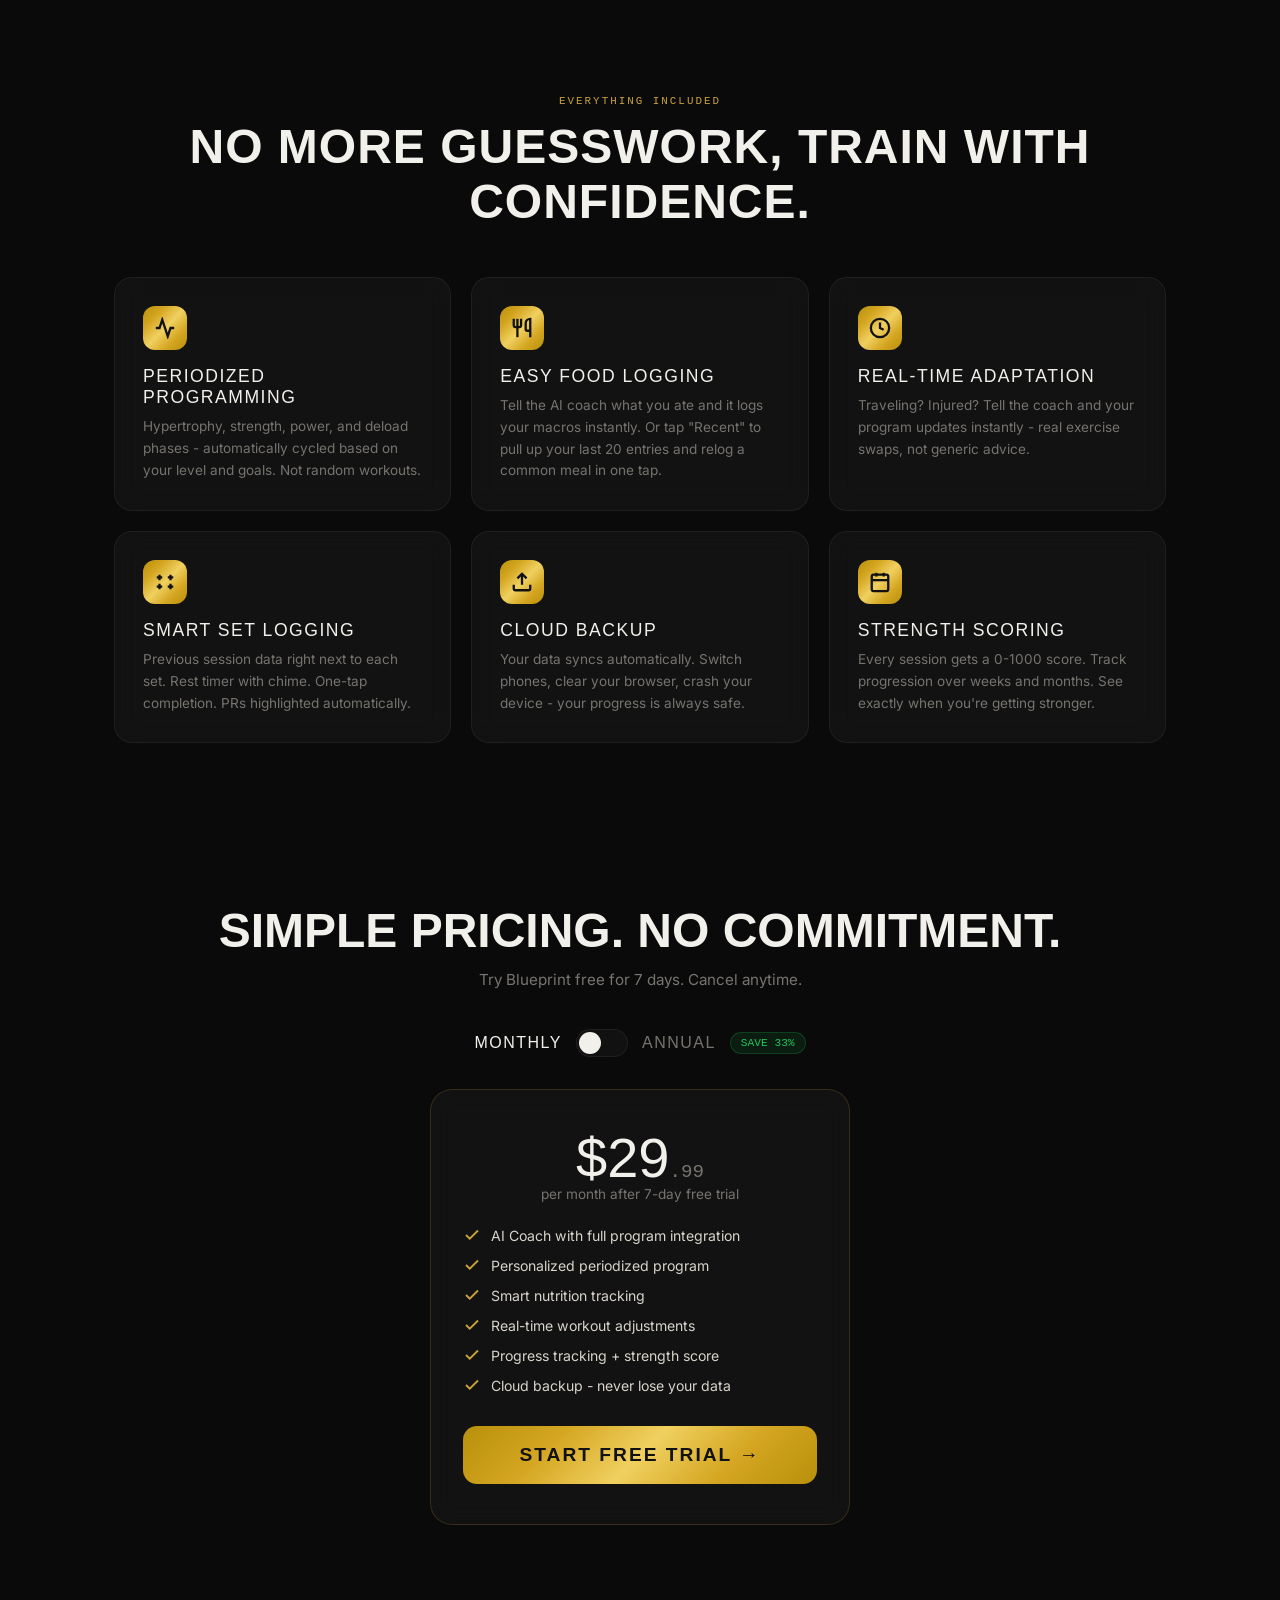
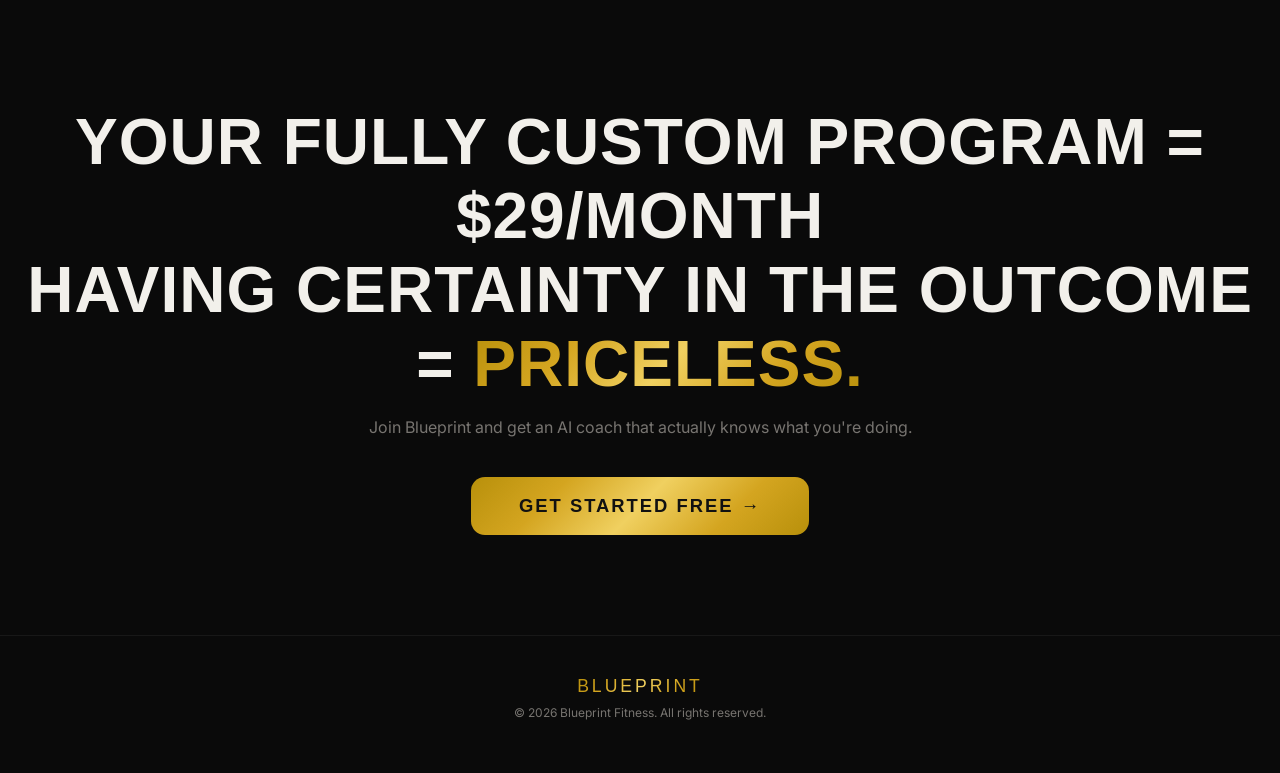
==== commit b5a134a0: "Update index.html" ====
--- a/index.html
+++ b/index.html
@@ -116,7 +116,7 @@
 .reveal{opacity:0;transform:translateY(30px);transition:opacity 0.6s ease,transform 0.6s ease}
 .reveal.visible{opacity:1;transform:none}
 @media(max-width:768px){nav{padding:12px 16px}.hero{padding:100px 20px 60px}.split{grid-template-columns:1fr;gap:32px}.split.rev{direction:ltr}.feat-grid{grid-template-columns:1fr}.mk-stats{grid-template-columns:1fr 1fr}.price-card{margin:0 12px}
-.phase-flow{flex-direction:column !important}.phase-arrow{transform:rotate(90deg);border-left:none !important;border-right:none !important;border-top:1px solid var(--border) !important;border-bottom:1px solid var(--border) !important}.phase-1{border-radius:18px 18px 0 0 !important;border-right:1px solid var(--border) !important;border-bottom:none !important}.phase-3{border-radius:0 0 18px 18px !important;border-left:1px solid var(--border) !important;border-top:none !important}.phase-2{border-left:1px solid var(--border) !important;border-right:1px solid var(--border) !important}}
+.phase-flow{flex-direction:column !important}.phase-arrow{background:transparent !important;border:none !important;height:32px;flex:0 0 32px !important}.phase-arrow-icon{transform:rotate(90deg)}.phase-1{border-radius:18px !important;border:1px solid var(--border) !important}.phase-2{border-radius:18px !important;border:1px solid var(--border) !important}.phase-3{border-radius:18px !important;border:1px solid var(--border) !important}}
 </style>
 </head>
 <body>
@@ -221,7 +221,7 @@
       <div style="margin-top:10px;font-family:'DM Mono',monospace;font-size:0.78rem;color:var(--bone)">Weeks 1-4</div>
     </div>
     <div class="phase-arrow" style="flex:0 0 32px;display:flex;align-items:center;justify-content:center;background:var(--card);border-top:1px solid var(--border);border-bottom:1px solid var(--border)">
-      <div style="color:var(--gold);font-size:1.2rem">→</div>
+      <div style="color:var(--gold);font-size:1.2rem" class="phase-arrow-icon">→</div>
     </div>
     <div class="phase-2" style="flex:1;padding:24px;border:1px solid var(--border);border-left:none;border-right:none;background:var(--card);text-align:center">
       <div style="width:48px;height:48px;border-radius:50%;background:rgba(200,162,61,0.1);border:2px solid rgba(200,162,61,0.3);margin:0 auto 12px;display:flex;align-items:center;justify-content:center;font-family:'Bebas Neue',sans-serif;font-size:1.1rem;color:var(--gold)">2</div>
@@ -230,7 +230,7 @@
       <div style="margin-top:10px;font-family:'DM Mono',monospace;font-size:0.78rem;color:var(--bone)">Weeks 5-8</div>
     </div>
     <div class="phase-arrow" style="flex:0 0 32px;display:flex;align-items:center;justify-content:center;background:var(--card);border-top:1px solid var(--border);border-bottom:1px solid var(--border)">
-      <div style="color:var(--gold);font-size:1.2rem">→</div>
+      <div style="color:var(--gold);font-size:1.2rem" class="phase-arrow-icon">→</div>
     </div>
     <div class="phase-3" style="flex:1;padding:24px;border-radius:0 18px 18px 0;border:1px solid var(--border);border-left:none;background:var(--card);text-align:center">
       <div style="width:48px;height:48px;border-radius:50%;background:rgba(200,162,61,0.1);border:2px solid rgba(200,162,61,0.3);margin:0 auto 12px;display:flex;align-items:center;justify-content:center;font-family:'Bebas Neue',sans-serif;font-size:1.1rem;color:var(--gold)">3</div>
@@ -251,7 +251,7 @@
 <section class="sec reveal"><div style="text-align:center;margin-bottom:48px"><div class="sec-label">Everything included</div><h2>NO MORE GUESSWORK, TRAIN WITH CONFIDENCE.</h2></div>
   <div class="feat-grid">
     <div class="feat-card"><div class="feat-icon"><svg viewBox="0 0 24 24" fill="none" stroke="#111" stroke-width="2.5" width="22" height="22"><polyline points="22 12 18 12 15 21 9 3 6 12 2 12"/></svg></div><div class="feat-title">PERIODIZED PROGRAMMING</div><div class="feat-desc">Hypertrophy, strength, power, and deload phases - automatically cycled based on your level and goals. Not random workouts.</div></div>
-    <div class="feat-card"><div class="feat-icon"><svg viewBox="0 0 24 24" fill="none" stroke="#111" stroke-width="2.5" width="22" height="22"><path d="M23 19a2 2 0 0 1-2 2H3a2 2 0 0 1-2-2V8a2 2 0 0 1 2-2h4l2-3h6l2 3h4a2 2 0 0 1 2 2z"/><circle cx="12" cy="13" r="4"/></svg></div><div class="feat-title">PHOTO FOOD LOGGING</div><div class="feat-desc">Snap a picture of your plate and the AI identifies foods, estimates portions, and logs the macros. Or just tell it what you ate.</div></div>
+    <div class="feat-card"><div class="feat-icon"><svg viewBox="0 0 24 24" fill="none" stroke="#111" stroke-width="2.5" width="22" height="22"><path d="M3 2v7c0 1.1.9 2 2 2h4a2 2 0 0 0 2-2V2"/><path d="M7 2v20"/><path d="M21 15V2a5 5 0 0 0-5 5v6c0 1.1.9 2 2 2h3zm0 0v7"/></svg></div><div class="feat-title">EASY FOOD LOGGING</div><div class="feat-desc">Tell the AI coach what you ate and it logs your macros instantly. Or tap "Recent" to pull up your last 20 entries and relog a common meal in one tap.</div></div>
     <div class="feat-card"><div class="feat-icon"><svg viewBox="0 0 24 24" fill="none" stroke="#111" stroke-width="2.5" width="22" height="22"><circle cx="12" cy="12" r="10"/><polyline points="12 6 12 12 16 14"/></svg></div><div class="feat-title">REAL-TIME ADAPTATION</div><div class="feat-desc">Traveling? Injured? Tell the coach and your program updates instantly - real exercise swaps, not generic advice.</div></div>
     <div class="feat-card"><div class="feat-icon"><svg viewBox="0 0 24 24" fill="none" stroke="#111" stroke-width="2.5" width="22" height="22"><path d="M6 4v6M6 14v6M18 4v6M18 14v6M3 7h6M15 7h6M3 17h6M15 17h6"/></svg></div><div class="feat-title">SMART SET LOGGING</div><div class="feat-desc">Previous session data right next to each set. Rest timer with chime. One-tap completion. PRs highlighted automatically.</div></div>
     <div class="feat-card"><div class="feat-icon"><svg viewBox="0 0 24 24" fill="none" stroke="#111" stroke-width="2.5" width="22" height="22"><path d="M21 15v4a2 2 0 0 1-2 2H5a2 2 0 0 1-2-2v-4"/><polyline points="17 8 12 3 7 8"/><line x1="12" y1="3" x2="12" y2="15"/></svg></div><div class="feat-title">CLOUD BACKUP</div><div class="feat-desc">Your data syncs automatically. Switch phones, clear your browser, crash your device - your progress is always safe.</div></div>
@@ -297,7 +297,7 @@
   var cb=document.getElementById('price-toggle-cb');
   var isAnnual=cb.checked;
   document.getElementById('price-display-amount').innerHTML=isAnnual?'$20<span>/mo</span>':'$29<span>.99</span>';
-  document.getElementById('price-display-period').textContent=isAnnual?'$240/year after 7-day free trial':'per month after 7-day free trial';
+  document.getElementById('price-display-period').innerHTML=isAnnual?'<span style="font-size:1.05rem;color:var(--off);font-weight:600">$240 billed annually</span><br><span style="font-size:0.82rem">after 7-day free trial</span>':'per month after 7-day free trial';
   document.getElementById('price-cta-btn').href=isAnnual?'https://link.fastpaydirect.com/payment-link/69b8af13f35c540e14832dcc':'https://link.fastpaydirect.com/payment-link/69b8aec3f35c540e14832dcb';
   document.getElementById('toggle-monthly-label').style.color=isAnnual?'var(--dim)':'var(--bone)';
   document.getElementById('toggle-annual-label').style.color=isAnnual?'var(--bone)':'var(--dim)';
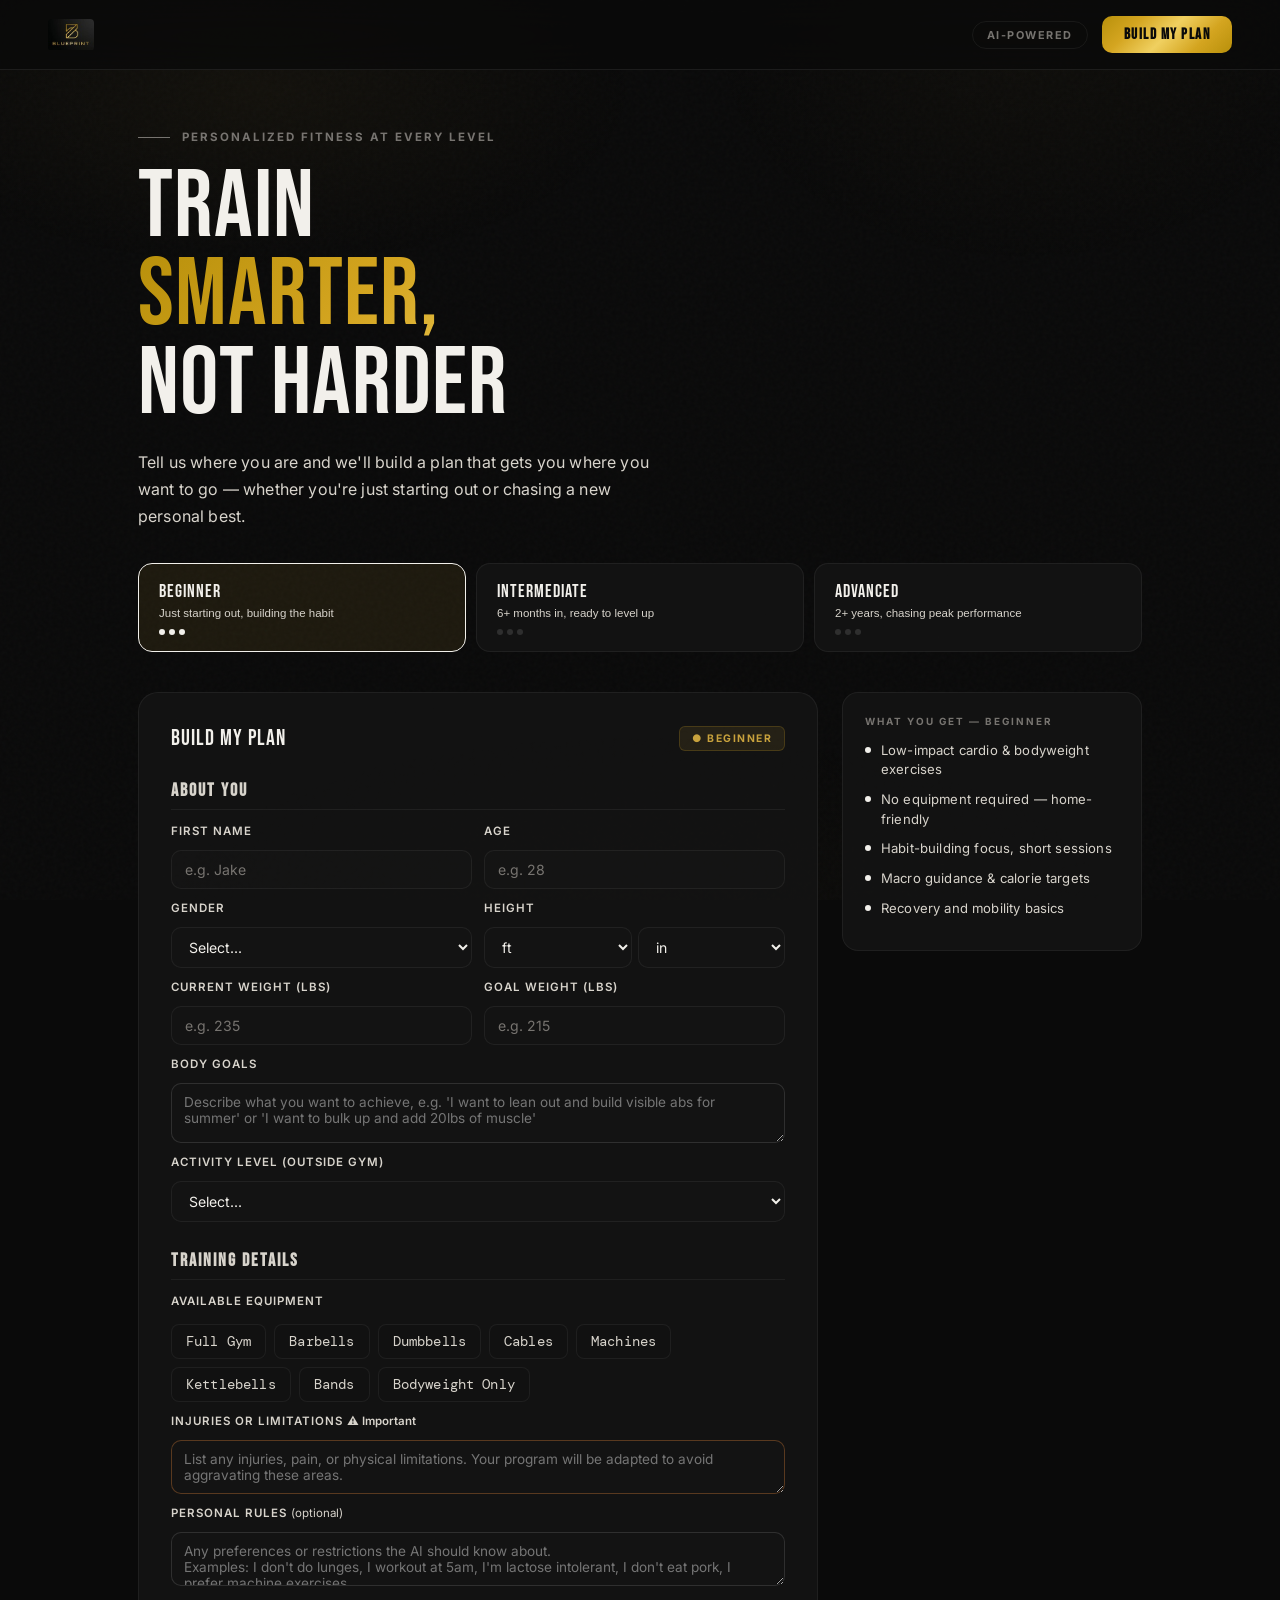
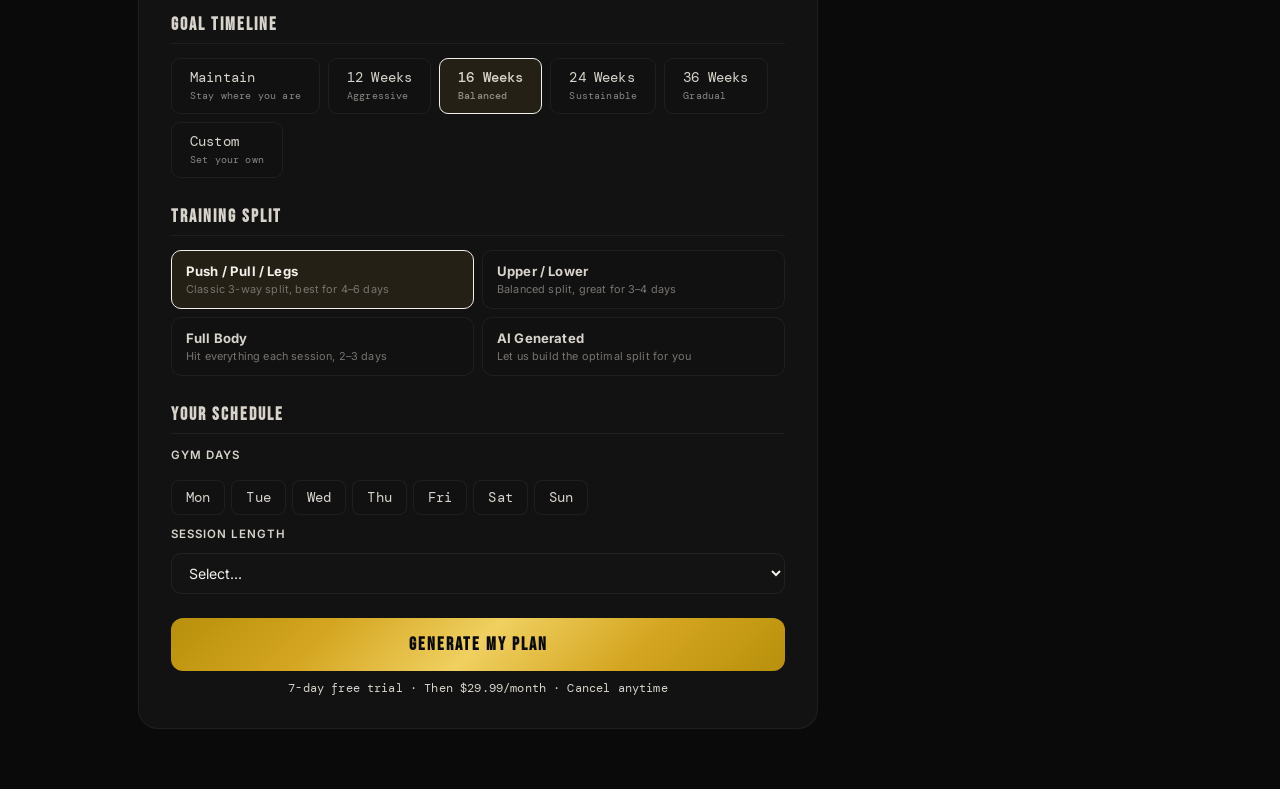
==== commit 769d1e8f: "Rename app.html to index.html" ====
--- a/index.html
+++ b/index.html
@@ -2,305 +2,1322 @@
 <html lang="en">
 <head>
 <meta charset="UTF-8">
-<meta name="viewport" content="width=device-width, initial-scale=1.0">
-<title>Blueprint - The Highly Personalized Program In Your Pocket</title>
-<meta name="description" content="An AI-powered fitness app with personalized periodized programming, smart nutrition tracking, workout logging, and an elite AI coach that adapts your plan in real time.">
-<meta name="theme-color" content="#0A0A0A">
-<link rel="preconnect" href="https://fonts.googleapis.com">
-<link rel="preconnect" href="https://fonts.gstatic.com" crossorigin>
-<link href="https://fonts.googleapis.com/css2?family=Bebas+Neuefamily=Bebas+Neue&family=DM+Monofamily=DM+Monofamily=Bebas+Neue&family=DM+Monofamily=Archivo+Black:wght@400;500&family=Inter:wght@400;500;600;700&display=swap" rel="stylesheet">
-<style>
-*,*::before,*::after{box-sizing:border-box;margin:0;padding:0}
-:root{--bg:#0A0A0A;--surface:#111;--card:rgba(22,22,22,0.7);--bone:#F2F0EB;--off:#D8D4CC;--dim:#777470;--gold:#C8A23D;--gold-grad:linear-gradient(135deg,#B8900B,#D4A520,#F0D060,#D4A520,#B8900B);--border:rgba(255,255,255,0.06);--green:#22c55e;--blue:#60A5FA;--orange:#FB923C}
-html{scroll-behavior:smooth;overflow-x:hidden}
-body{font-family:'Inter',sans-serif;background:var(--bg);color:var(--bone);-webkit-font-smoothing:antialiased;overflow-x:hidden}
-body::before{content:'';position:fixed;inset:0;pointer-events:none;z-index:0;background:radial-gradient(ellipse 60% 40% at 20% 10%,rgba(200,162,61,0.06),transparent 50%),radial-gradient(ellipse 50% 50% at 80% 5%,rgba(200,162,61,0.04),transparent 50%),radial-gradient(ellipse 80% 40% at 50% 100%,rgba(200,162,61,0.03),transparent 50%)}
-body::after{content:'';position:fixed;inset:0;pointer-events:none;z-index:0;opacity:0.02;background-image:url("data:image/svg+xml,%3Csvg viewBox='0 0 256 256' xmlns='http://www.w3.org/2000/svg'%3E%3Cfilter id='n'%3E%3CfeTurbulence type='fractalNoise' baseFrequency='0.9' numOctaves='4' stitchTiles='stitch'/%3E%3C/filter%3E%3Crect width='100%25' height='100%25' filter='url(%23n)'/%3E%3C/svg%3E")}
-*{position:relative;z-index:1}
-nav{position:fixed;top:0;left:0;right:0;z-index:100;padding:16px 24px;display:flex;align-items:center;justify-content:space-between;background:rgba(10,10,10,0.8);backdrop-filter:blur(24px);-webkit-backdrop-filter:blur(24px);border-bottom:1px solid var(--border)}
-.logo{font-family:'Archivo Black',sans-serif;font-size:1.45rem;letter-spacing:3px;font-weight:400;text-transform:uppercase}
-.logo-gold{background:var(--gold-grad);-webkit-background-clip:text;-webkit-text-fill-color:transparent;background-clip:text}
-.nav-cta{padding:10px 24px;border-radius:10px;border:none;background:var(--gold-grad);color:#111;font-family:'Bebas Neue',sans-serif;font-size:0.9rem;letter-spacing:1.5px;cursor:pointer;transition:all 0.2s;text-decoration:none;font-weight:700}
-.nav-cta:hover{transform:translateY(-1px);box-shadow:0 4px 20px rgba(212,165,32,0.3)}
-.hero{min-height:100vh;display:flex;flex-direction:column;align-items:center;justify-content:center;text-align:center;padding:120px 24px 60px}
-.hero-badge{display:inline-flex;align-items:center;gap:8px;padding:8px 18px;border-radius:100px;border:1px solid rgba(200,162,61,0.2);background:rgba(200,162,61,0.06);font-family:'DM Mono',monospace;font-size:0.72rem;color:var(--gold);letter-spacing:1px;margin-bottom:32px;animation:fadeUp 0.6s ease both}
-.hero h1{font-family:'Bebas Neue',sans-serif;font-size:clamp(2.8rem,8vw,6rem);line-height:0.95;letter-spacing:2px;margin-bottom:24px;animation:fadeUp 0.6s ease 0.1s both}
-.hero h1 .gold{background:var(--gold-grad);-webkit-background-clip:text;-webkit-text-fill-color:transparent;background-clip:text}
-.hero-sub{font-size:clamp(1rem,2.5vw,1.2rem);color:var(--off);max-width:560px;line-height:1.6;margin-bottom:48px;animation:fadeUp 0.6s ease 0.2s both}
-.hero-ctas{display:flex;gap:14px;flex-wrap:wrap;justify-content:center;animation:fadeUp 0.6s ease 0.3s both}
-.btn-primary{padding:16px 40px;border-radius:14px;border:none;background:var(--gold-grad);color:#111;font-family:'Bebas Neue',sans-serif;font-size:1.15rem;letter-spacing:2px;cursor:pointer;transition:all 0.25s;text-decoration:none;font-weight:700;display:inline-flex;align-items:center;gap:10px}
-.btn-primary:hover{transform:translateY(-2px);box-shadow:0 8px 32px rgba(212,165,32,0.3)}
-.btn-secondary{padding:16px 32px;border-radius:14px;border:1px solid var(--border);background:transparent;color:var(--off);font-family:'Bebas Neue',sans-serif;font-size:1.05rem;letter-spacing:2px;cursor:pointer;transition:all 0.25s;text-decoration:none}
-.btn-secondary:hover{border-color:rgba(255,255,255,0.15);background:rgba(255,255,255,0.04)}
-.hero-price{margin-top:20px;font-family:'DM Mono',monospace;font-size:0.78rem;color:var(--dim);animation:fadeUp 0.6s ease 0.4s both}
-.sec{padding:80px 24px;max-width:1100px;margin:0 auto}
-.sec-label{font-family:'DM Mono',monospace;font-size:0.68rem;letter-spacing:2px;color:var(--gold);text-transform:uppercase;margin-bottom:12px}
-.sec h2{font-family:'Bebas Neue',sans-serif;font-size:clamp(2rem,5vw,3rem);letter-spacing:1px;margin-bottom:12px}
-.sec-desc{color:var(--off);font-size:1rem;line-height:1.7;margin-bottom:40px;max-width:600px}
-.split{display:grid;grid-template-columns:1fr 1fr;gap:48px;align-items:center}
-.split.rev{direction:rtl}.split.rev>*{direction:ltr}
-.mockup{border-radius:20px;border:1px solid var(--border);background:var(--card);backdrop-filter:blur(12px);-webkit-backdrop-filter:blur(12px);overflow:hidden;box-shadow:0 20px 60px rgba(0,0,0,0.3)}
-.mk-head{padding:14px 18px;border-bottom:1px solid var(--border);display:flex;align-items:center;justify-content:space-between}
-.mk-title{font-family:'Bebas Neue',sans-serif;font-size:0.82rem;letter-spacing:1.5px;color:var(--bone)}
-.mk-sub{font-family:'DM Mono',monospace;font-size:0.65rem;color:var(--off)}
-.mk-body{padding:16px}
-.mk-macros{display:grid;grid-template-columns:1fr 1fr;gap:12px;margin-bottom:14px}
-.mk-ring{text-align:center;padding:16px 8px;border-radius:14px;border:1px solid var(--border);background:rgba(255,255,255,0.02)}
-.mk-ring-c{width:64px;height:64px;border-radius:50%;border:4px solid rgba(255,255,255,0.06);margin:0 auto 8px;display:flex;align-items:center;justify-content:center;position:relative}
-.mk-ring-c::after{content:'';position:absolute;inset:0;border-radius:50%;border:4px solid transparent;border-top-color:var(--bone)}
-.mk-ring-c.g::after{border-top-color:var(--gold);border-right-color:var(--gold)}
-.mk-ring-c.gr::after{border-top-color:var(--green);border-right-color:var(--green);border-bottom-color:var(--green)}
-.mk-rv{font-family:'Bebas Neue',sans-serif;font-size:1.1rem;color:var(--bone)}
-.mk-rl{font-size:0.65rem;font-weight:600;letter-spacing:1.5px;color:var(--off);text-transform:uppercase;margin-top:6px}
-.mk-exrow{display:flex;align-items:center;gap:12px;padding:10px 12px;border-radius:10px;border:1px solid var(--border);background:rgba(255,255,255,0.02);margin-bottom:6px}
-.mk-exdot{width:32px;height:32px;border-radius:8px;background:linear-gradient(135deg,rgba(200,162,61,0.1),rgba(200,162,61,0.04));display:flex;align-items:center;justify-content:center;font-family:'Bebas Neue',sans-serif;font-size:0.55rem;color:var(--dim);flex-shrink:0}
-.mk-exn{font-size:0.78rem;font-weight:600;color:var(--bone)}
-.mk-exd{font-size:0.62rem;color:var(--dim);font-family:'DM Mono',monospace}
-.mk-setrow{display:grid;grid-template-columns:40px 1fr 1fr 36px;gap:8px;align-items:center;padding:8px 0;border-bottom:1px solid var(--border)}
-.mk-setlbl{font-family:'DM Mono',monospace;font-size:0.7rem;color:var(--off)}
-.mk-inp{padding:8px;border-radius:8px;border:1px solid var(--border);background:rgba(255,255,255,0.03);font-family:'DM Mono',monospace;font-size:0.88rem;color:var(--bone);text-align:center}
-.mk-chk{width:28px;height:28px;border-radius:8px;border:1px solid var(--border);display:flex;align-items:center;justify-content:center;font-size:0.7rem;color:var(--dim)}
-.mk-chk.done{background:var(--gold-grad);border-color:transparent;color:#111;font-weight:700}
-.mk-timer{display:flex;align-items:center;justify-content:center;gap:14px;padding:12px;border-radius:12px;background:rgba(255,255,255,0.03);border:1px solid var(--border);margin-top:12px}
-.mk-meal{padding:10px 12px;border-radius:10px;border:1px solid var(--border);background:rgba(255,255,255,0.02);margin-bottom:6px;display:flex;justify-content:space-between;align-items:center}
-.mk-bar{height:6px;border-radius:3px;background:rgba(255,255,255,0.06);margin-top:10px;overflow:hidden}
-.mk-fill{height:100%;border-radius:3px}
-.mk-stats{display:grid;grid-template-columns:repeat(4,1fr);gap:8px;margin-bottom:14px}
-.mk-stat{text-align:center;padding:10px;border-radius:10px;border:1px solid var(--border);background:rgba(255,255,255,0.02)}
-.mk-sv{font-family:'Bebas Neue',sans-serif;font-size:1.2rem;color:var(--bone)}
-.mk-sl{font-size:0.55rem;color:var(--dim);letter-spacing:0.5px;text-transform:uppercase}
-.mk-tl{display:flex;align-items:center;gap:12px;padding:10px 0;border-bottom:1px solid var(--border)}
-.mk-tld{width:36px;text-align:center;flex-shrink:0}
-.mk-tldn{font-family:'DM Mono',monospace;font-size:0.6rem;color:var(--off)}
-.mk-tldd{font-family:'Bebas Neue',sans-serif;font-size:1.1rem;color:var(--bone)}
-.mk-tli{flex:1}
-.mk-tln{font-size:0.78rem;font-weight:600;color:var(--bone)}
-.mk-tle{font-size:0.6rem;color:var(--dim);font-family:'DM Mono',monospace}
-.mk-tlsc{width:60px;display:flex;align-items:center;gap:6px}
-.mk-tlbar{flex:1;height:4px;border-radius:2px;background:rgba(255,255,255,0.06);overflow:hidden}
-.mk-tlfill{height:100%;background:var(--gold-grad);border-radius:2px}
-.mk-tlv{font-family:'Bebas Neue',sans-serif;font-size:0.72rem;color:var(--gold)}
-.mock-chat{display:flex;flex-direction:column;gap:10px}
-.mc-user{align-self:flex-end;background:rgba(200,162,61,0.12);border:1px solid rgba(200,162,61,0.2);padding:10px 14px;border-radius:14px 14px 4px 14px;font-size:0.75rem;color:var(--bone);max-width:85%;line-height:1.4}
-.mc-ai{align-self:flex-start;background:rgba(255,255,255,0.03);border:1px solid var(--border);padding:10px 14px;border-radius:14px 14px 14px 4px;font-size:0.75rem;color:var(--off);max-width:90%;line-height:1.5}
-.mc-ai strong{color:var(--bone)}
-.mc-badge{display:inline-flex;align-items:center;gap:4px;padding:3px 8px;border-radius:5px;background:rgba(200,162,61,0.08);border:1px solid rgba(200,162,61,0.15);font-family:'DM Mono',monospace;font-size:0.58rem;color:var(--gold);margin-bottom:6px}
-.feat-grid{display:grid;grid-template-columns:repeat(auto-fit,minmax(280px,1fr));gap:20px}
-.feat-card{padding:28px;border-radius:18px;border:1px solid var(--border);background:var(--card);backdrop-filter:blur(12px);transition:all 0.25s}
-.feat-card:hover{border-color:rgba(255,255,255,0.1);transform:translateY(-2px)}
-.feat-icon{width:44px;height:44px;border-radius:12px;background:var(--gold-grad);display:flex;align-items:center;justify-content:center;margin-bottom:16px}
-.feat-title{font-family:'Bebas Neue',sans-serif;font-size:1.1rem;letter-spacing:1.5px;margin-bottom:8px}
-.feat-desc{font-size:0.85rem;color:var(--dim);line-height:1.6}
-.pricing{padding:80px 24px;text-align:center}
-.pricing h2{font-family:'Bebas Neue',sans-serif;font-size:clamp(2rem,5vw,3rem);margin-bottom:12px}
-.pricing-sub{color:var(--dim);margin-bottom:40px;font-size:0.95rem}
-.price-card{max-width:420px;margin:0 auto;border-radius:22px;border:1px solid rgba(200,162,61,0.2);background:var(--card);backdrop-filter:blur(12px);padding:40px 32px}
-.price-amount{font-family:'Bebas Neue',sans-serif;font-size:3.5rem;line-height:1}
-.price-amount span{font-size:1.2rem;color:var(--dim);font-family:'DM Mono',monospace}
-.price-period{color:var(--dim);font-size:0.85rem;margin-bottom:24px}
-.price-features{text-align:left;display:flex;flex-direction:column;gap:12px;margin-bottom:32px}
-.price-feat{display:flex;align-items:center;gap:10px;font-size:0.88rem;color:var(--off)}
-.price-feat svg{flex-shrink:0;color:var(--gold)}
-.final-cta{padding:100px 24px;text-align:center}
-.final-cta h2{font-family:'Bebas Neue',sans-serif;font-size:clamp(2.5rem,6vw,4rem);letter-spacing:1px;margin-bottom:16px}
-.final-cta p{color:var(--dim);margin-bottom:40px;font-size:1rem}
-.price-toggle{position:relative;width:52px;height:28px;flex-shrink:0;cursor:pointer}
-.price-toggle input{opacity:0;width:0;height:0}
-.price-toggle-slider{position:absolute;inset:0;background:var(--surface);border:1px solid var(--border);border-radius:28px;transition:0.25s}
-.price-toggle-slider::before{content:'';position:absolute;height:22px;width:22px;left:2px;bottom:2px;background:var(--bone);border-radius:50%;transition:0.25s}
-.price-toggle input:checked+.price-toggle-slider{background:var(--gold);border-color:var(--gold)}
-.price-toggle input:checked+.price-toggle-slider::before{transform:translateX(24px);background:#111}
-footer{padding:40px 24px;border-top:1px solid var(--border);text-align:center;font-size:0.75rem;color:var(--dim)}
-@keyframes fadeUp{from{opacity:0;transform:translateY(24px)}to{opacity:1;transform:none}}
-@keyframes pulse{0%,100%{opacity:1}50%{opacity:0.4}}
-.reveal{opacity:0;transform:translateY(30px);transition:opacity 0.6s ease,transform 0.6s ease}
-.reveal.visible{opacity:1;transform:none}
-@media(max-width:768px){nav{padding:12px 16px}.hero{padding:100px 20px 60px}.split{grid-template-columns:1fr;gap:32px}.split.rev{direction:ltr}.feat-grid{grid-template-columns:1fr}.mk-stats{grid-template-columns:1fr 1fr}.price-card{margin:0 12px}
-.phase-flow{flex-direction:column !important}.phase-arrow{background:transparent !important;border:none !important;height:32px;flex:0 0 32px !important}.phase-arrow-icon{transform:rotate(90deg)}.phase-1{border-radius:18px !important;border:1px solid var(--border) !important}.phase-2{border-radius:18px !important;border:1px solid var(--border) !important}.phase-3{border-radius:18px !important;border:1px solid var(--border) !important}}
-</style>
+<meta name="viewport" content="width=device-width, initial-scale=1, viewport-fit=cover">
+<title>Blueprint — AI-Powered Fitness</title>
+<meta name="application-name" content="Blueprint">
+<meta name="apple-mobile-web-app-capable" content="yes">
+<meta name="apple-mobile-web-app-status-bar-style" content="black-translucent">
+<meta name="apple-mobile-web-app-title" content="Blueprint">
+<meta name="theme-color" content="#0a0a0a">
+<meta name="mobile-web-app-capable" content="yes">
+<meta name="description" content="AI-powered fitness plans, workout tracking, and nutrition logging.">
+<link href="https://fonts.googleapis.com/css2?family=Bebas+Neue&family=DM+Mono:wght@300;400;500&family=Inter:wght@400;500;600;700&display=swap" rel="stylesheet">
+<link rel="stylesheet" href="css/styles.css">
+<script>
+if ('serviceWorker' in navigator) {
+  window.addEventListener('load', () => {
+    // Inline service worker for offline caching
+    const swCode = `
+self.addEventListener('install', e => self.skipWaiting());
+self.addEventListener('activate', e => e.waitUntil(clients.claim()));
+self.addEventListener('fetch', e => {
+  if (e.request.mode === 'navigate') {
+    e.respondWith(fetch(e.request).catch(() => caches.match('/')));
+  }
+});
+`;
+    const blob = new Blob([swCode], {type: 'application/javascript'});
+    const swUrl = URL.createObjectURL(blob);
+    navigator.serviceWorker.register(swUrl, {scope: '/'}).catch(() => {});
+  });
+}
+</script>
+<script>
+// Use Blueprint B logo as PWA icon
+(function() {
+  try {
+    const iconUrl = '[data-uri]';
+    ['180', '152', '167', '120'].forEach(size => {
+      const link = document.createElement('link');
+      link.rel = 'apple-touch-icon';
+      link.setAttribute('sizes', size + 'x' + size);
+      link.href = iconUrl;
+      document.head.appendChild(link);
+    });
+    const manifest = {
+      name: 'Blueprint',
+      short_name: 'Blueprint',
+      description: 'AI-powered fitness plans and workout tracking',
+      start_url: './',
+      display: 'standalone',
+      background_color: '#000000',
+      theme_color: '#000000',
+      orientation: 'portrait-primary',
+      icons: [
+        { src: iconUrl, sizes: '192x192', type: 'image/jpeg', purpose: 'any maskable' },
+        { src: iconUrl, sizes: '512x512', type: 'image/jpeg', purpose: 'any maskable' }
+      ]
+    };
+    const blob = new Blob([JSON.stringify(manifest)], {type:'application/manifest+json'});
+    const mLink = document.createElement('link');
+    mLink.rel = 'manifest';
+    mLink.href = URL.createObjectURL(blob);
+    document.head.appendChild(mLink);
+
+  } catch(e) { console.log('Icon gen error:', e); }
+})();
+</script>
 </head>
 <body>
-<nav><div class="logo"><span class="logo-gold">BLUEPRINT</span></div><a href="#pricing" class="nav-cta">START FREE TRIAL</a></nav>
-
-<section class="hero">
-  <div class="hero-badge">⚡ AI-POWERED FITNESS COACHING</div>
-  <h1>THE HIGHLY PERSONALIZED PROGRAM<br><span class="gold">IN YOUR POCKET.</span></h1>
-  <p class="hero-sub">Blueprint is an AI coach that knows your program, your macros, your body, and your schedule. Your progress, highly personalized for your success.</p>
-  <div class="hero-ctas"><a href="#pricing" class="btn-primary">START 7-DAY FREE TRIAL</a><a href="#dash" class="btn-secondary">SEE THE APP ↓</a></div>
-  <div class="hero-price">$29.99/month after trial · Cancel anytime</div>
+
+<!-- ══════════ ONBOARDING ══════════ -->
+<div id="screen-onboard" class="screen active">
+<nav>
+  <div class="logo"><img class="logo-icon" src="[data-uri]" alt="Blueprint"></div>
+  <div class="nav-right">
+    <div class="nav-pill">AI-Powered</div>
+    <button class="nav-cta" onclick="document.getElementById('form-section').scrollIntoView({behavior:'smooth'})">Build My Plan</button>
+  </div>
+</nav>
+
+<section id="hero-section" class="hero">
+  <div class="hero-eyebrow"><span class="eyebrow-line"></span>Personalized fitness at every level</div>
+  <div id="ob-headline">
+    TRAIN<br>
+    <span class="line-accent" id="ob-accent">SMARTER,</span>
+    <span id="ob-headline-line3">NOT HARDER</span>
+  </div>
+  <p class="hero-sub">Tell us where you are and we'll build a plan that gets you where you want to go — whether you're just starting out or chasing a new personal best.</p>
+  <div class="tier-selector">
+    <button class="tier-btn active" data-tier="beginner" onclick="setTier('beginner',this)">
+      <div class="tier-label">Beginner</div><div class="tier-desc">Just starting out, building the habit</div>
+      <div class="tier-dots"><div class="tier-dot"></div><div class="tier-dot"></div><div class="tier-dot"></div></div>
+    </button>
+    <button class="tier-btn" data-tier="intermediate" onclick="setTier('intermediate',this)">
+      <div class="tier-label">Intermediate</div><div class="tier-desc">6+ months in, ready to level up</div>
+      <div class="tier-dots"><div class="tier-dot"></div><div class="tier-dot"></div><div class="tier-dot"></div></div>
+    </button>
+    <button class="tier-btn" data-tier="advanced" onclick="setTier('advanced',this)">
+      <div class="tier-label">Advanced</div><div class="tier-desc">2+ years, chasing peak performance</div>
+      <div class="tier-dots"><div class="tier-dot"></div><div class="tier-dot"></div><div class="tier-dot"></div></div>
+    </button>
+  </div>
 </section>
 
-<!-- DASHBOARD -->
-<section class="sec reveal" id="dash"><div class="split">
-  <div><div class="sec-label">Your daily command center</div><h2>EVERYTHING YOU NEED.<br>ONE SCREEN.</h2><p class="sec-desc">Open the app and see exactly where you stand - macros tracked, water logged, today's workout loaded and ready. No digging through menus.</p></div>
-  <div class="mockup"><div class="mk-head"><div class="mk-title">SATURDAY</div><div class="mk-sub">Week 4 · Hypertrophy</div></div><div class="mk-body">
-    <div class="mk-macros">
-      <div class="mk-ring"><div class="mk-ring-c g"><div class="mk-rv">1,842</div></div><div class="mk-rl" style="color:var(--off)">Calories</div></div>
-      <div class="mk-ring"><div class="mk-ring-c gr"><div class="mk-rv">186<span style="font-size:0.75rem;color:var(--off)">g</span></div></div><div class="mk-rl" style="color:var(--off)">Protein</div></div>
-      <div class="mk-ring"><div class="mk-ring-c"><div class="mk-rv">148<span style="font-size:0.75rem;color:var(--off)">g</span></div></div><div class="mk-rl" style="color:var(--off)">Carbs</div></div>
-      <div class="mk-ring"><div class="mk-ring-c"><div class="mk-rv">52<span style="font-size:0.75rem;color:var(--off)">g</span></div></div><div class="mk-rl" style="color:var(--off)">Fat</div></div>
-    </div>
-    <div style="font-family:'Bebas Neue',sans-serif;font-size:0.82rem;letter-spacing:1.5px;margin-bottom:8px">TODAY · PUSH</div>
-    <div class="mk-exrow"><div class="mk-exdot">CHEST</div><div><div class="mk-exn">Bench Press</div><div class="mk-exd">4×6-8 · Rest 90s · Last: 185×8</div></div></div>
-    <div class="mk-exrow"><div class="mk-exdot">CHEST</div><div><div class="mk-exn">Incline DB Press</div><div class="mk-exd">3×8-10 · Rest 120s</div></div></div>
-    <div class="mk-exrow"><div class="mk-exdot">SHLD</div><div><div class="mk-exn">Overhead Press</div><div class="mk-exd">3×8-10 · Rest 90s</div></div></div>
-  </div></div>
-</div></section>
-
-<!-- WORKOUT -->
-<section class="sec reveal"><div class="split rev">
-  <div><div class="sec-label">Built for the gym floor</div><h2>LOG SETS IN SECONDS.<br>NEVER FORGET YOUR NUMBERS.</h2><p class="sec-desc">Last session shows up right next to each set - you always know what to beat. Rest timer counts down. Mark done and move on.</p></div>
-  <div class="mockup"><div class="mk-head"><div class="mk-title">BENCH PRESS</div><div class="mk-sub">4 SETS × 6-8 REPS</div></div><div class="mk-body">
-    <div style="font-size:0.6rem;font-family:'DM Mono',monospace;color:var(--dim);display:grid;grid-template-columns:40px 1fr 1fr 36px;gap:8px;padding-bottom:6px;border-bottom:1px solid var(--border)"><span>SET</span><span style="text-align:center">WEIGHT</span><span style="text-align:center">REPS</span><span></span></div>
-    <div class="mk-setrow"><div class="mk-setlbl">Set 1<br><span style="font-size:0.62rem;color:var(--off)">Last: 185×8</span></div><div class="mk-inp">195</div><div class="mk-inp">8</div><div class="mk-chk done">✓</div></div>
-    <div class="mk-setrow"><div class="mk-setlbl">Set 2<br><span style="font-size:0.62rem;color:var(--off)">Last: 185×7</span></div><div class="mk-inp">195</div><div class="mk-inp">7</div><div class="mk-chk done">✓</div></div>
-    <div class="mk-setrow"><div class="mk-setlbl">Set 3<br><span style="font-size:0.62rem;color:var(--off)">Last: 185×6</span></div><div class="mk-inp" style="color:var(--gold)">195</div><div class="mk-inp" style="color:var(--gold)">7</div><div class="mk-chk" style="border-color:var(--gold)">✓</div></div>
-    <div class="mk-setrow" style="border:none"><div class="mk-setlbl">Set 4</div><div class="mk-inp" style="color:var(--dim);border-style:dashed"></div><div class="mk-inp" style="color:var(--dim);border-style:dashed"></div><div class="mk-chk"></div></div>
-    <div style="margin-top:12px;border-radius:12px;background:rgba(255,255,255,0.03);border:1px solid var(--border);overflow:hidden"><div style="padding:12px 16px;display:flex;align-items:center;justify-content:space-between"><div style="font-family:'Bebas Neue',sans-serif;font-size:1.4rem;color:var(--bone)">47s</div><div style="font-family:'DM Mono',monospace;font-size:0.68rem;color:var(--off);letter-spacing:1px">TAP TO STOP</div></div><div style="height:4px;background:rgba(255,255,255,0.06)"><div style="width:48%;height:100%;background:var(--gold-grad)"></div></div></div>
-  </div></div>
-</div></section>
-
-<!-- NUTRITION -->
-<section class="sec reveal"><div class="split">
-  <div><div class="sec-label">Smart food tracking</div><h2>TELL COACH WHAT YOU ATE.<br>OR JUST SNAP A PHOTO.</h2><p class="sec-desc">Say "2 scoops Gold Standard whey" and it logs the exact brand macros. Take a picture of your plate and the AI estimates everything. No barcode scanning.</p></div>
-  <div class="mockup"><div class="mk-head"><div class="mk-title">NUTRITION</div><div class="mk-sub">1,842 / 2,791 cal</div></div><div class="mk-body">
-    <div style="font-family:'Bebas Neue',sans-serif;font-size:0.72rem;letter-spacing:1px;color:var(--dim);margin-bottom:8px">BREAKFAST</div>
-    <div class="mk-meal"><div style="font-size:0.78rem;color:var(--bone)">ON Gold Standard Whey (2 scoops)</div><div style="font-family:'DM Mono',monospace;font-size:0.7rem;color:var(--off)">240cal · 48P</div></div>
-    <div class="mk-meal"><div style="font-size:0.78rem;color:var(--bone)">Large Eggs (3)</div><div style="font-family:'DM Mono',monospace;font-size:0.7rem;color:var(--off)">210cal · 18P</div></div>
-    <div class="mk-meal"><div style="font-size:0.78rem;color:var(--bone)">Dave's Killer Bread (2 slices)</div><div style="font-family:'DM Mono',monospace;font-size:0.7rem;color:var(--off)">240cal · 10P</div></div>
-    <div style="font-family:'Bebas Neue',sans-serif;font-size:0.72rem;letter-spacing:1px;color:var(--dim);margin:14px 0 8px">LUNCH</div>
-    <div class="mk-meal"><div style="font-size:0.78rem;color:var(--bone)">Chicken Breast (8oz)</div><div style="font-family:'DM Mono',monospace;font-size:0.7rem;color:var(--off)">380cal · 72P</div></div>
-    <div class="mk-meal"><div style="font-size:0.78rem;color:var(--bone)">White Rice (1.5 cups)</div><div style="font-family:'DM Mono',monospace;font-size:0.7rem;color:var(--off)">308cal · 6P</div></div>
-    <div><div style="display:flex;justify-content:space-between;font-size:0.65rem;color:var(--dim);margin:14px 0 4px"><span>PROTEIN</span><span>186g / 259g</span></div><div class="mk-bar"><div class="mk-fill" style="width:72%;background:var(--gold-grad)"></div></div></div>
-    <div><div style="display:flex;justify-content:space-between;font-size:0.65rem;color:var(--dim);margin:8px 0 4px"><span>CALORIES</span><span>1,842 / 2,791</span></div><div class="mk-bar"><div class="mk-fill" style="width:66%;background:linear-gradient(90deg,var(--bone),var(--off))"></div></div></div>
-  </div></div>
-</div></section>
-
-<!-- PROGRESS -->
-<section class="sec reveal"><div class="split rev">
-  <div><div class="sec-label">See yourself getting stronger</div><h2>EVERY WORKOUT SCORED.<br>EVERY WEEK TRACKED.</h2><p class="sec-desc">Your timeline shows past sessions with strength scores, upcoming workouts, and missed days. Watch your numbers climb week over week.</p></div>
-  <div class="mockup"><div class="mk-head"><div class="mk-title">PROGRESS</div><div class="mk-sub">5 day streak</div></div><div class="mk-body">
-    <div class="mk-stats">
-      <div class="mk-stat"><div class="mk-sv">5</div><div class="mk-sl">Streak</div></div>
-      <div class="mk-stat"><div class="mk-sv">14</div><div class="mk-sl">This Month</div></div>
-      <div class="mk-stat"><div class="mk-sv">-4.2</div><div class="mk-sl">Lbs Lost</div></div>
-      <div class="mk-stat"><div class="mk-sv">198g</div><div class="mk-sl">Avg Protein</div></div>
-    </div>
-    <div class="mk-tl"><div class="mk-tld"><div class="mk-tldn">THU</div><div class="mk-tldd">12</div></div><div class="mk-tli"><div class="mk-tln">Pull</div><div class="mk-tle">Pull-Ups · Barbell Row · Lat Pulldown</div></div><div class="mk-tlsc"><div class="mk-tlbar"><div class="mk-tlfill" style="width:72%"></div></div><div class="mk-tlv">724</div></div></div>
-    <div class="mk-tl"><div class="mk-tld"><div class="mk-tldn">FRI</div><div class="mk-tldd">13</div></div><div class="mk-tli"><div class="mk-tln">Legs</div><div class="mk-tle">Back Squat · RDL · Leg Press</div></div><div class="mk-tlsc"><div class="mk-tlbar"><div class="mk-tlfill" style="width:81%"></div></div><div class="mk-tlv">814</div></div></div>
-    <div class="mk-tl" style="background:rgba(200,162,61,0.05);border-left:3px solid var(--gold);padding-left:9px;border-radius:4px"><div class="mk-tld"><div class="mk-tldn">SAT</div><div class="mk-tldd" style="color:var(--gold)">14</div></div><div class="mk-tli"><div class="mk-tln">Push</div><div class="mk-tle">Bench Press · Incline DB · OHP</div></div><div style="font-size:0.55rem;font-family:'DM Mono',monospace;color:var(--gold);letter-spacing:1px;font-weight:700">TODAY</div></div>
-    <div class="mk-tl" style="opacity:0.6"><div class="mk-tld"><div class="mk-tldn">MON</div><div class="mk-tldd">16</div></div><div class="mk-tli"><div class="mk-tln">Pull</div><div class="mk-tle">Pull-Ups · Cable Row · Face Pulls</div></div><div style="font-size:0.55rem;font-family:'DM Mono',monospace;color:var(--blue);letter-spacing:1px">UPCOMING</div></div>
-  </div></div>
-</div></section>
-
-<!-- AI COACH -->
-<section class="sec reveal"><div class="split">
-  <div><div class="sec-label">Your $200/month trainer for $1/day</div><h2>AN AI COACH THAT<br>ACTUALLY DOES THINGS.</h2><p class="sec-desc">Not a chatbot. Blueprint's AI reads your real data - your lifts, your macros, your schedule - and takes action. It logs food, adjusts your program, and coaches you through every session.</p></div>
-  <div class="mockup"><div class="mk-head"><div class="mk-title">AI COACH</div><div class="mk-sub">Clear</div></div><div class="mk-body">
-    <div class="mock-chat">
-      <div class="mc-user">I'm at a hotel in LA with just dumbbells up to 50lbs. Give me a workout for tomorrow.</div>
-      <div class="mc-ai"><div class="mc-badge">✓ Read your plan</div> <div class="mc-badge">✓ Updated Sunday</div><br><strong>Done - your Sunday push is now hotel-ready:</strong><br><br>- DB Press: 4×12-15<br>- Standing DB Press: 3×12<br>- DB Flyes: 3×15<br>- Single-arm Pullovers: 3×12<br><br>The 50lb cap is perfect for hypertrophy - higher reps, squeeze at the top. Hit the treadmill 10 min before to warm up.</div>
-      <div class="mc-user">I had a steak and broccoli for dinner</div>
-      <div class="mc-ai"><div class="mc-badge">✓ Logged to dinner</div><br><strong>520 cal · 62g protein · 8g carbs · 24g fat</strong><br><br>You're at 248g protein - 9g short of target. A Greek yogurt before bed closes that gap.</div>
-    </div>
-  </div></div>
-</div></section>
-
-<!-- ADAPTIVE INTELLIGENCE -->
-<section class="sec reveal">
-  <div style="text-align:center;max-width:700px;margin:0 auto">
-    <div class="sec-label">The engine behind your results</div>
-    <h2>YOUR PROGRAM EVOLVES<br>AS YOU DO.</h2>
-    <p style="color:var(--off);font-size:1rem;line-height:1.7;margin-bottom:48px">Most apps give you the same workout forever. Blueprint's Adaptive Intelligence engine analyzes your progress after every phase - your strength gains, your weight trend, your consistency - and rebuilds the next phase around what's actually working. Your macros adjust. Your exercises progress. Your program gets smarter every week.</p>
-  </div>
-  <div class="phase-flow" style="display:flex;gap:0;align-items:stretch;max-width:820px;margin:0 auto">
-    <div class="phase-1" style="flex:1;padding:24px;border-radius:18px 0 0 18px;border:1px solid var(--border);border-right:none;background:var(--card);backdrop-filter:blur(12px);text-align:center">
-      <div style="width:48px;height:48px;border-radius:50%;background:rgba(200,162,61,0.1);border:2px solid rgba(200,162,61,0.3);margin:0 auto 12px;display:flex;align-items:center;justify-content:center;font-family:'Bebas Neue',sans-serif;font-size:1.1rem;color:var(--gold)">1</div>
-      <div style="font-family:'Bebas Neue',sans-serif;font-size:0.95rem;letter-spacing:1.5px;margin-bottom:6px">HYPERTROPHY</div>
-      <div style="font-size:0.82rem;color:var(--off);line-height:1.5">Higher reps, moderate weight. Build muscle volume and work capacity.</div>
-      <div style="margin-top:10px;font-family:'DM Mono',monospace;font-size:0.78rem;color:var(--bone)">Weeks 1-4</div>
-    </div>
-    <div class="phase-arrow" style="flex:0 0 32px;display:flex;align-items:center;justify-content:center;background:var(--card);border-top:1px solid var(--border);border-bottom:1px solid var(--border)">
-      <div style="color:var(--gold);font-size:1.2rem" class="phase-arrow-icon">→</div>
-    </div>
-    <div class="phase-2" style="flex:1;padding:24px;border:1px solid var(--border);border-left:none;border-right:none;background:var(--card);text-align:center">
-      <div style="width:48px;height:48px;border-radius:50%;background:rgba(200,162,61,0.1);border:2px solid rgba(200,162,61,0.3);margin:0 auto 12px;display:flex;align-items:center;justify-content:center;font-family:'Bebas Neue',sans-serif;font-size:1.1rem;color:var(--gold)">2</div>
-      <div style="font-family:'Bebas Neue',sans-serif;font-size:0.95rem;letter-spacing:1.5px;margin-bottom:6px">STRENGTH</div>
-      <div style="font-size:0.82rem;color:var(--off);line-height:1.5">Heavier loads, lower reps. Translated size into real strength.</div>
-      <div style="margin-top:10px;font-family:'DM Mono',monospace;font-size:0.78rem;color:var(--bone)">Weeks 5-8</div>
-    </div>
-    <div class="phase-arrow" style="flex:0 0 32px;display:flex;align-items:center;justify-content:center;background:var(--card);border-top:1px solid var(--border);border-bottom:1px solid var(--border)">
-      <div style="color:var(--gold);font-size:1.2rem" class="phase-arrow-icon">→</div>
-    </div>
-    <div class="phase-3" style="flex:1;padding:24px;border-radius:0 18px 18px 0;border:1px solid var(--border);border-left:none;background:var(--card);text-align:center">
-      <div style="width:48px;height:48px;border-radius:50%;background:rgba(200,162,61,0.1);border:2px solid rgba(200,162,61,0.3);margin:0 auto 12px;display:flex;align-items:center;justify-content:center;font-family:'Bebas Neue',sans-serif;font-size:1.1rem;color:var(--gold)">3</div>
-      <div style="font-family:'Bebas Neue',sans-serif;font-size:0.95rem;letter-spacing:1.5px;margin-bottom:6px">PEAK + DELOAD</div>
-      <div style="font-size:0.82rem;color:var(--off);line-height:1.5">Max performance, then strategic recovery. Ready for the next cycle.</div>
-      <div style="margin-top:10px;font-family:'DM Mono',monospace;font-size:0.78rem;color:var(--bone)">Weeks 9-12</div>
-    </div>
-  </div>
-  <div style="max-width:820px;margin:24px auto 0;padding:28px 28px;border-radius:16px;border:1px solid rgba(34,197,94,0.25);background:rgba(34,197,94,0.06);display:flex;align-items:flex-start;gap:18px">
-    <div style="flex-shrink:0;width:48px;height:48px;border-radius:14px;background:rgba(34,197,94,0.15);display:flex;align-items:center;justify-content:center">
-      <svg viewBox="0 0 24 24" fill="none" stroke="#22c55e" stroke-width="2" width="24" height="24"><polyline points="22 12 18 12 15 21 9 3 6 12 2 12"/></svg>
-    </div>
-    <div><div style="font-family:'Bebas Neue',sans-serif;font-size:1.3rem;letter-spacing:1.5px;color:var(--bone);margin-bottom:8px">ADAPTIVE INTELLIGENCE ENGINE</div><div style="font-size:1rem;color:var(--off);line-height:1.7">The engine checks your weight trend, lift progression, and protein consistency, then adjusts your next phase's exercises, volume, and macros to keep you on the fastest path to your goal. Your program gets smarter as you get stronger.</div></div>
-  </div>
+<div class="main-layout" id="form-section">
+  <div class="form-card">
+    <div class="form-header">
+      <div class="form-title">Build My Plan</div>
+      <div class="tier-badge" id="tierBadge">● Beginner</div>
+    </div>
+
+    <div class="form-section-label">About You</div>
+    <div class="form-row">
+      <div class="form-group"><label>First Name</label><input type="text" id="ob-name" placeholder="e.g. Jake"></div>
+      <div class="form-group"><label>Age</label><input type="number" id="ob-age" placeholder="e.g. 28" min="16" max="80"></div>
+      <div class="form-group"><label>Gender</label>
+        <select id="ob-gender">
+          <option value="">Select...</option>
+          <option>Male</option><option>Female</option><option>Prefer not to say</option>
+        </select>
+      </div>
+      <div class="form-group"><label>Height</label>
+        <div style="display:flex;gap:6px">
+          <select id="ob-height-ft" style="flex:1">
+            <option value="">ft</option>
+            <option>4</option><option>5</option><option>6</option><option>7</option>
+          </select>
+          <select id="ob-height-in" style="flex:1">
+            <option value="">in</option>
+            <option>0</option><option>1</option><option>2</option><option>3</option><option>4</option>
+            <option>5</option><option>6</option><option>7</option><option>8</option><option>9</option>
+            <option>10</option><option>11</option>
+          </select>
+        </div>
+      </div>
+      <div class="form-group"><label>Current Weight (lbs)</label><input type="number" id="ob-weight" placeholder="e.g. 235"></div>
+      <div class="form-group"><label>Goal Weight (lbs)</label><input type="number" id="ob-goal" placeholder="e.g. 215"></div>
+      <div class="form-group" style="grid-column:1/-1"><label>Body Goals</label><textarea id="ob-body-goals" placeholder="Describe what you want to achieve, e.g. 'I want to lean out and build visible abs for summer' or 'I want to bulk up and add 20lbs of muscle'" style="width:100%;min-height:60px;padding:10px 12px;background:var(--dark);border:1px solid var(--border2);border-radius:10px;font-family:inherit;font-size:0.85rem;color:var(--white);resize:vertical;outline:none"></textarea></div>
+      <div class="form-group" style="grid-column:1/-1"><label>Activity Level (outside gym)</label>
+        <select id="ob-activity">
+          <option value="">Select...</option>
+          <option value="sedentary">Sedentary — desk job, little movement</option>
+          <option value="light">Lightly Active — on feet some of the day</option>
+          <option value="moderate">Moderately Active — physical job or daily walks</option>
+          <option value="very">Very Active — labor job, sports, highly active</option>
+        </select>
+      </div>
+    </div>
+
+    <div class="form-section-label">Training Details</div>
+    <div class="form-row">
+      <div class="form-group" style="grid-column:1/-1"><label>Available Equipment</label>
+        <div style="display:flex;flex-wrap:wrap;gap:8px;margin-top:4px" id="ob-equipment-picker">
+          <div class="day-pill" data-equip="Full Gym">Full Gym</div>
+          <div class="day-pill" data-equip="Barbells">Barbells</div>
+          <div class="day-pill" data-equip="Dumbbells">Dumbbells</div>
+          <div class="day-pill" data-equip="Cables">Cables</div>
+          <div class="day-pill" data-equip="Machines">Machines</div>
+          <div class="day-pill" data-equip="Kettlebells">Kettlebells</div>
+          <div class="day-pill" data-equip="Resistance Bands">Bands</div>
+          <div class="day-pill" data-equip="Bodyweight Only">Bodyweight Only</div>
+        </div>
+      </div>
+      <div class="form-group" style="grid-column:1/-1"><label>Injuries or Limitations <span style="color:var(--orange);font-weight:600;text-transform:none;letter-spacing:0">⚠ Important</span></label>
+        <textarea id="ob-injuries" placeholder="List any injuries, pain, or physical limitations. Your program will be adapted to avoid aggravating these areas.&#10;&#10;Example: bad right knee — can't do deep squats, lower back pain from a herniated disc" style="width:100%;min-height:50px;padding:10px 12px;background:var(--dark);border:1px solid rgba(251,146,60,0.3);border-radius:10px;font-family:inherit;font-size:0.85rem;color:var(--white);resize:vertical;outline:none"></textarea>
+      </div>
+      <div class="form-group" style="grid-column:1/-1"><label>Personal Rules <span style="color:var(--dim);font-weight:400;text-transform:none;letter-spacing:0">(optional)</span></label>
+        <textarea id="ob-rules" placeholder="Any preferences or restrictions the AI should know about.&#10;Examples: I don't do lunges, I workout at 5am, I'm lactose intolerant, I don't eat pork, I prefer machine exercises" style="width:100%;min-height:50px;padding:10px 12px;background:var(--dark);border:1px solid var(--border2);border-radius:10px;font-family:inherit;font-size:0.85rem;color:var(--white);resize:vertical;outline:none"></textarea>
+      </div>
+    </div>
+
+    <div class="form-section-label">Goal Timeline</div>
+    <div class="timeline-selector" id="timeline-selector">
+      <div class="tl-btn" data-weeks="0" onclick="selectTimeline(this)">Maintain<br><small style="font-size:0.62rem;opacity:0.6">Stay where you are</small></div>
+      <div class="tl-btn" data-weeks="12" onclick="selectTimeline(this)">12 Weeks<br><small style="font-size:0.62rem;opacity:0.6">Aggressive</small></div>
+      <div class="tl-btn active" data-weeks="16" onclick="selectTimeline(this)">16 Weeks<br><small style="font-size:0.62rem;opacity:0.6">Balanced</small></div>
+      <div class="tl-btn" data-weeks="24" onclick="selectTimeline(this)">24 Weeks<br><small style="font-size:0.62rem;opacity:0.6">Sustainable</small></div>
+      <div class="tl-btn" data-weeks="36" onclick="selectTimeline(this)">36 Weeks<br><small style="font-size:0.62rem;opacity:0.6">Gradual</small></div>
+      <div class="tl-btn" data-weeks="custom" onclick="selectTimeline(this)">Custom<br><small style="font-size:0.62rem;opacity:0.6">Set your own</small></div>
+    </div>
+    <div id="custom-weeks-row" style="display:none;margin-top:10px;padding:8px 12px;background:var(--card);border:1px solid var(--border);border-radius:10px">
+      <label style="font-size:0.72rem;font-weight:700;letter-spacing:1px;color:var(--dim);text-transform:uppercase">Number of Weeks</label>
+      <input type="number" id="custom-weeks-input" min="1" max="104" value="8" style="width:100%;margin-top:6px;padding:10px 12px;background:var(--bg);border:1px solid var(--border);border-radius:8px;color:var(--white);font-size:1rem;font-family:'DM Mono',monospace" oninput="selectedWeeks=parseInt(this.value)||8">
+    </div>
+
+    <div class="form-section-label">Training Split</div>
+    <div class="split-selector" id="split-selector">
+      <div class="split-btn active" data-split="ppl" onclick="selectSplit(this)">
+        <div class="split-btn-title">Push / Pull / Legs</div>
+        <div class="split-btn-desc">Classic 3-way split, best for 4–6 days</div>
+      </div>
+      <div class="split-btn" data-split="ul" onclick="selectSplit(this)">
+        <div class="split-btn-title">Upper / Lower</div>
+        <div class="split-btn-desc">Balanced split, great for 3–4 days</div>
+      </div>
+      <div class="split-btn" data-split="fb" onclick="selectSplit(this)">
+        <div class="split-btn-title">Full Body</div>
+        <div class="split-btn-desc">Hit everything each session, 2–3 days</div>
+      </div>
+      <div class="split-btn" data-split="ai" onclick="selectSplit(this)">
+        <div class="split-btn-title">AI Generated</div>
+        <div class="split-btn-desc">Let us build the optimal split for you</div>
+      </div>
+    </div>
+
+    <div class="form-section-label">Your Schedule</div>
+    <div class="form-group" style="margin-bottom:12px">
+      <label>Gym Days <span id="day-count-label" style="color:var(--dim);font-weight:400;text-transform:none;letter-spacing:0"></span></label>
+      <div class="day-picker" id="ob-day-picker">
+        <div class="day-pill" data-day="Monday">Mon</div>
+        <div class="day-pill" data-day="Tuesday">Tue</div>
+        <div class="day-pill" data-day="Wednesday">Wed</div>
+        <div class="day-pill" data-day="Thursday">Thu</div>
+        <div class="day-pill" data-day="Friday">Fri</div>
+        <div class="day-pill" data-day="Saturday">Sat</div>
+        <div class="day-pill" data-day="Sunday">Sun</div>
+      </div>
+    </div>
+    <div class="form-row">
+      <div class="form-group" style="grid-column:1/-1"><label>Session Length</label>
+        <select id="ob-duration">
+          <option value="">Select...</option>
+          <option>20–30 min</option><option>30–45 min</option><option>45–60 min</option><option>60–90 min</option>
+        </select>
+      </div>
+    </div>
+
+    <button class="btn-generate" id="generateBtn" onclick="generatePlan()">GENERATE MY PLAN</button>
+    <p class="price-note">7-day free trial · Then $29.99/month · Cancel anytime</p>
+  </div>
+
+  <div class="sidebar-info">
+    <div class="info-card">
+      <div class="info-card-label" id="sidebar-label">What You Get — Beginner</div>
+      <div id="tier-features"></div>
+    </div>
+  </div>
+</div>
+
+<div class="loading-wrap" id="loading">
+  <div class="loader"><div class="loader-bar"></div><div class="loader-bar"></div><div class="loader-bar"></div><div class="loader-bar"></div><div class="loader-bar"></div></div>
+  <p>Building your personalized plan...</p>
+  <small id="loading-detail">Analyzing your profile</small>
+</div>
+
+<section id="results-section">
+  <div style="max-width:640px;margin:0 auto;padding:24px 20px">
+    <div style="text-align:center;margin-bottom:24px">
+      <div style="font-family:'Bebas Neue',sans-serif;font-size:2rem;letter-spacing:2px;background:linear-gradient(135deg,#B8900B,#D4A520,#F0D060,#D4A520,#B8900B);-webkit-background-clip:text;-webkit-text-fill-color:transparent;background-clip:text">YOUR PLAN IS READY</div>
+    </div>
+    <!-- AI-generated explanation -->
+    <div id="plan-explanation" style="background:var(--card);border:1px solid var(--border);border-radius:14px;padding:18px 20px;margin-bottom:20px;font-size:0.88rem;line-height:1.6;color:var(--off)">
+      <div id="plan-explain-text" style="display:flex;flex-direction:column">Loading your personalized breakdown...</div>
+    </div>
+    <!-- Quick start instructions -->
+    <div style="background:var(--card);border:1px solid var(--border);border-radius:14px;padding:18px 20px;margin-bottom:20px">
+      <div style="font-family:'Bebas Neue',sans-serif;font-size:0.9rem;letter-spacing:1.5px;color:var(--gold);margin-bottom:10px">GETTING STARTED</div>
+      <div style="display:flex;flex-direction:column;gap:10px;font-size:0.82rem;color:var(--off);line-height:1.5">
+        <div style="display:flex;gap:10px"><span style="color:var(--gold);font-weight:700;flex-shrink:0">1.</span><span><strong>Log food through the AI Coach.</strong> Tap Coach, type what you ate or snap a photo of your plate or nutrition label. The AI reads labels and estimates portions automatically.</span></div>
+        <div style="display:flex;gap:10px"><span style="color:var(--gold);font-weight:700;flex-shrink:0">2.</span><span><strong>Follow your daily workout.</strong> Tap Today to see your exercises. The app tracks sets, reps, weight, and rest times — just fill in as you go.</span></div>
+        <div style="display:flex;gap:10px"><span style="color:var(--gold);font-weight:700;flex-shrink:0">3.</span><span><strong>Upload progress photos.</strong> Send photos to the AI Coach to track visible changes over time. The Coach gives feedback on posture and development.</span></div>
+        <div style="display:flex;gap:10px"><span style="color:var(--gold);font-weight:700;flex-shrink:0">4.</span><span><strong>Adjust anytime.</strong> Body goals change? Go to Settings to update your targets, swap exercises, or ask the Coach for modifications.</span></div>
+      </div>
+    </div>
+    <button class="btn-enter-app" onclick="goToDash()" style="width:100%;padding:16px;font-family:'Bebas Neue',sans-serif;font-size:1.2rem;letter-spacing:2px;border-radius:12px;border:none;background:linear-gradient(135deg,#B8900B,#D4A520,#F0D060,#D4A520,#B8900B);color:var(--black);cursor:pointer">ENTER THE APP →</button>
+    <p class="cta-fine" style="text-align:center;margin-top:10px">7-day free trial · Then $29.99/month · Cancel anytime</p>
+  </div>
+  <div id="results-grid" style="display:none"></div>
+  <div id="week-card" style="display:none"></div>
+  <div id="results-banner" style="display:none"><h2 id="plan-name"></h2><p id="plan-tagline"></p><div id="results-tier-badge"></div></div>
 </section>
-
-<!-- FEATURES -->
-<section class="sec reveal"><div style="text-align:center;margin-bottom:48px"><div class="sec-label">Everything included</div><h2>NO MORE GUESSWORK, TRAIN WITH CONFIDENCE.</h2></div>
-  <div class="feat-grid">
-    <div class="feat-card"><div class="feat-icon"><svg viewBox="0 0 24 24" fill="none" stroke="#111" stroke-width="2.5" width="22" height="22"><polyline points="22 12 18 12 15 21 9 3 6 12 2 12"/></svg></div><div class="feat-title">PERIODIZED PROGRAMMING</div><div class="feat-desc">Hypertrophy, strength, power, and deload phases - automatically cycled based on your level and goals. Not random workouts.</div></div>
-    <div class="feat-card"><div class="feat-icon"><svg viewBox="0 0 24 24" fill="none" stroke="#111" stroke-width="2.5" width="22" height="22"><path d="M3 2v7c0 1.1.9 2 2 2h4a2 2 0 0 0 2-2V2"/><path d="M7 2v20"/><path d="M21 15V2a5 5 0 0 0-5 5v6c0 1.1.9 2 2 2h3zm0 0v7"/></svg></div><div class="feat-title">EASY FOOD LOGGING</div><div class="feat-desc">Tell the AI coach what you ate and it logs your macros instantly. Or tap "Recent" to pull up your last 20 entries and relog a common meal in one tap.</div></div>
-    <div class="feat-card"><div class="feat-icon"><svg viewBox="0 0 24 24" fill="none" stroke="#111" stroke-width="2.5" width="22" height="22"><circle cx="12" cy="12" r="10"/><polyline points="12 6 12 12 16 14"/></svg></div><div class="feat-title">REAL-TIME ADAPTATION</div><div class="feat-desc">Traveling? Injured? Tell the coach and your program updates instantly - real exercise swaps, not generic advice.</div></div>
-    <div class="feat-card"><div class="feat-icon"><svg viewBox="0 0 24 24" fill="none" stroke="#111" stroke-width="2.5" width="22" height="22"><path d="M6 4v6M6 14v6M18 4v6M18 14v6M3 7h6M15 7h6M3 17h6M15 17h6"/></svg></div><div class="feat-title">SMART SET LOGGING</div><div class="feat-desc">Previous session data right next to each set. Rest timer with chime. One-tap completion. PRs highlighted automatically.</div></div>
-    <div class="feat-card"><div class="feat-icon"><svg viewBox="0 0 24 24" fill="none" stroke="#111" stroke-width="2.5" width="22" height="22"><path d="M21 15v4a2 2 0 0 1-2 2H5a2 2 0 0 1-2-2v-4"/><polyline points="17 8 12 3 7 8"/><line x1="12" y1="3" x2="12" y2="15"/></svg></div><div class="feat-title">CLOUD BACKUP</div><div class="feat-desc">Your data syncs automatically. Switch phones, clear your browser, crash your device - your progress is always safe.</div></div>
-    <div class="feat-card"><div class="feat-icon"><svg viewBox="0 0 24 24" fill="none" stroke="#111" stroke-width="2.5" width="22" height="22"><rect x="3" y="4" width="18" height="18" rx="2"/><line x1="16" y1="2" x2="16" y2="6"/><line x1="8" y1="2" x2="8" y2="6"/><line x1="3" y1="10" x2="21" y2="10"/></svg></div><div class="feat-title">STRENGTH SCORING</div><div class="feat-desc">Every session gets a 0-1000 score. Track progression over weeks and months. See exactly when you're getting stronger.</div></div>
-  </div>
-</section>
-
-<!-- PRICING -->
-<section class="pricing" id="pricing"><h2>SIMPLE PRICING. NO COMMITMENT.</h2><p class="pricing-sub">Try Blueprint free for 7 days. Cancel anytime.</p>
-  <div style="display:flex;align-items:center;justify-content:center;gap:14px;margin-bottom:32px">
-    <span id="toggle-monthly-label" onclick="document.getElementById('price-toggle-cb').checked=false;togglePricing()" style="font-family:'Bebas Neue',sans-serif;font-size:1rem;letter-spacing:1.5px;color:var(--bone);transition:color 0.2s;cursor:pointer">MONTHLY</span>
-    <label class="price-toggle">
-      <input type="checkbox" id="price-toggle-cb" onchange="togglePricing()">
-      <span class="price-toggle-slider"></span>
-    </label>
-    <span id="toggle-annual-label" onclick="document.getElementById('price-toggle-cb').checked=true;togglePricing()" style="font-family:'Bebas Neue',sans-serif;font-size:1rem;letter-spacing:1.5px;color:var(--dim);transition:color 0.2s;cursor:pointer">ANNUAL</span>
-    <span style="font-family:'DM Mono',monospace;font-size:0.7rem;color:var(--green);background:rgba(34,197,94,0.1);border:1px solid rgba(34,197,94,0.2);padding:4px 10px;border-radius:100px">SAVE 33%</span>
-  </div>
-  <div class="price-card">
-    <div id="price-display-amount" class="price-amount">$29<span>.99</span></div>
-    <div id="price-display-period" class="price-period">per month after 7-day free trial</div>
-    <div class="price-features">
-      <div class="price-feat"><svg viewBox="0 0 24 24" fill="none" stroke="currentColor" stroke-width="2.5" width="18" height="18"><polyline points="20 6 9 17 4 12"/></svg>AI Coach with full program integration</div>
-      <div class="price-feat"><svg viewBox="0 0 24 24" fill="none" stroke="currentColor" stroke-width="2.5" width="18" height="18"><polyline points="20 6 9 17 4 12"/></svg>Personalized periodized program</div>
-      <div class="price-feat"><svg viewBox="0 0 24 24" fill="none" stroke="currentColor" stroke-width="2.5" width="18" height="18"><polyline points="20 6 9 17 4 12"/></svg>Smart nutrition tracking</div>
-      <div class="price-feat"><svg viewBox="0 0 24 24" fill="none" stroke="currentColor" stroke-width="2.5" width="18" height="18"><polyline points="20 6 9 17 4 12"/></svg>Real-time workout adjustments</div>
-      <div class="price-feat"><svg viewBox="0 0 24 24" fill="none" stroke="currentColor" stroke-width="2.5" width="18" height="18"><polyline points="20 6 9 17 4 12"/></svg>Progress tracking + strength score</div>
-      <div class="price-feat"><svg viewBox="0 0 24 24" fill="none" stroke="currentColor" stroke-width="2.5" width="18" height="18"><polyline points="20 6 9 17 4 12"/></svg>Cloud backup - never lose your data</div>
-    </div>
-    <a id="price-cta-btn" href="https://link.fastpaydirect.com/payment-link/69b8aec3f35c540e14832dcb" class="btn-primary" style="width:100%;justify-content:center;font-size:1.2rem;padding:18px">START FREE TRIAL →</a>
-  </div>
-</section>
-
-<section class="final-cta reveal"><h2>YOUR FULLY CUSTOM PROGRAM = $29/MONTH<br>HAVING CERTAINTY IN THE OUTCOME = <span style="background:var(--gold-grad);-webkit-background-clip:text;-webkit-text-fill-color:transparent;background-clip:text">PRICELESS.</span></h2><p>Join Blueprint and get an AI coach that actually knows what you're doing.</p><a href="#pricing" class="btn-primary" style="font-size:1.15rem;padding:18px 48px">GET STARTED FREE →</a></section>
-
-<footer><div style="margin-bottom:8px"><span class="logo-gold" style="font-family:'Archivo Black',sans-serif;font-size:1.1rem;letter-spacing:3px;font-weight:400">BLUEPRINT</span></div>© 2026 Blueprint Fitness. All rights reserved.</footer>
-
+</div><!-- /screen-onboard -->
+
+
+<!-- ══════════ SIGNUP ══════════ -->
+<div id="screen-signup" class="screen">
+<nav>
+  <div class="logo"><img class="logo-icon" src="[data-uri]" alt="Blueprint"></div>
+  <div class="nav-right">
+    <div class="nav-pill" id="su-tier-pill">Beginner Plan</div>
+    <button class="nav-cta" style="background:transparent;border:1px solid var(--border);color:var(--off)" onclick="goBackToResults()">← Back to Plan</button>
+  </div>
+</nav>
+<div class="signup-wrap">
+  <div class="signup-left">
+    <div class="signup-eyebrow"><span class="signup-eyebrow-line"></span>Your plan is ready</div>
+    <h2>CLAIM YOUR<br><span id="su-accent">FREE</span><br>7-DAY TRIAL</h2>
+    <p class="signup-tagline">You built a personalized plan. Don't lose it — start your free trial and get full access to your program, AI coach, macro tracker, and progress dashboard.</p>
+    <div class="plan-summary">
+      <div class="ps-header"><div class="ps-label">Your Generated Plan</div><div class="ps-tier-badge" id="su-tier-badge">Beginner</div></div>
+      <div class="ps-plan-name" id="su-plan-name">—</div>
+      <div class="ps-tagline" id="su-plan-tagline">—</div>
+      <div class="ps-stats">
+        <div class="ps-stat"><div class="ps-stat-val" id="su-cal">—</div><div class="ps-stat-label">Daily Calories</div></div>
+        <div class="ps-stat"><div class="ps-stat-val" id="su-pro">—</div><div class="ps-stat-label">Daily Protein</div></div>
+        <div class="ps-stat"><div class="ps-stat-val" id="su-days">—</div><div class="ps-stat-label">Gym Days/Week</div></div>
+        <div class="ps-stat"><div class="ps-stat-val" id="su-timeline">—</div><div class="ps-stat-label">Your Timeline</div></div>
+      </div>
+    </div>
+    <div style="font-size:0.6rem;font-weight:700;letter-spacing:2px;text-transform:uppercase;color:var(--dim);margin-bottom:12px">What's included</div>
+    <div class="included-list">
+      <div class="included-item"><div class="included-check">✓</div>Your personalized program saved to your dashboard</div>
+      <div class="included-item"><div class="included-check">✓</div>Exercise-by-exercise workout tracking with exercise guides</div>
+      <div class="included-item"><div class="included-check">✓</div>Macro tracker with calorie countdown</div>
+      <div class="included-item"><div class="included-check">✓</div>Progress tracking with previous week comparison</div>
+      <div class="included-item"><div class="included-check">✓</div>Cancel anytime — no questions asked</div>
+    </div>
+  </div>
+  <div class="signup-card">
+    <div class="trial-badge">★ 7 DAYS FREE — NO CHARGE TODAY</div>
+    <div class="signup-form-title">CREATE YOUR ACCOUNT</div>
+    <div class="signup-form-sub">$29.99/month after trial</div>
+    <div class="sf-row">
+      <div class="sf-group"><div class="sf-label">First Name</div><input class="sf-input" id="su-firstname" type="text" placeholder="Jake"></div>
+      <div class="sf-group"><div class="sf-label">Last Name</div><input class="sf-input" id="su-lastname" type="text" placeholder="Davis"></div>
+    </div>
+    <div class="sf-group"><div class="sf-label">Email</div><input class="sf-input" id="su-email" type="email" placeholder="you@email.com"></div>
+    <div class="sf-group">
+      <div class="sf-label">Password</div>
+      <input class="sf-input" id="su-password" type="password" placeholder="Min. 8 characters" oninput="checkPwStrength(this.value)">
+      <div class="pw-strength"><div class="pw-bar" id="pw1"></div><div class="pw-bar" id="pw2"></div><div class="pw-bar" id="pw3"></div><div class="pw-bar" id="pw4"></div></div>
+    </div>
+    <div class="trial-breakdown">
+      <div class="tb-row"><div class="tb-label">Today</div><div class="tb-val free">$0.00 FREE</div></div>
+      <div class="tb-row"><div class="tb-label">Days 1–7</div><div class="tb-val">Full access, no charge</div></div>
+      <div class="tb-row"><div class="tb-label">Day 8 onward</div><div class="tb-val after">$29.99/month — cancel anytime</div></div>
+    </div>
+    <button class="btn-start-trial" id="su-submit-btn" onclick="submitSignup()">START FREE TRIAL →</button>
+    <div class="signup-fine">No credit card required · Cancel before day 7 to pay nothing · $29.99/month after</div>
+    <div class="signup-login">Already have an account? <a onclick="goToDash()">Sign in</a></div>
+  </div>
+</div>
+</div><!-- /screen-signup -->
+
+
+<!-- ══════════ DASHBOARD ══════════ -->
+<div id="screen-dash" class="screen">
+<nav>
+  <div class="logo"><img class="logo-icon" src="[data-uri]" alt="Blueprint"></div>
+  <div class="nav-right">
+    <div class="streak-pill"><svg viewBox="0 0 24 24" fill="currentColor" width="13" height="13" style="flex-shrink:0"><path d="M12 2c0 0-4 4.5-4 9a4 4 0 0 0 8 0c0-4.5-4-9-4-9zm0 11a2 2 0 0 1-2-2c0-2 2-5 2-5s2 3 2 5a2 2 0 0 1-2 2z"/></svg> <span id="dash-streak">1</span>-day streak</div>
+    <div class="user-pill"><div class="avatar" id="dash-avatar">?</div><span id="dash-username">You</span></div>
+  </div>
+</nav>
+<div class="shell">
+  <div class="sidebar-nav">
+    <div class="sb-label">Dashboard</div>
+    <button class="sb-btn active" onclick="dashNav('today',this)"><span class="sb-icon"><svg viewBox="0 0 24 24" fill="none" stroke="currentColor" stroke-width="2" width="15" height="15"><polygon points="13 2 3 14 12 14 11 22 21 10 12 10 13 2"/></svg></span>Today</button>
+    <button class="sb-btn" onclick="dashNav('coach',this)"><span class="sb-icon"><svg viewBox="0 0 24 24" fill="none" stroke="currentColor" stroke-width="2" width="15" height="15"><path d="M21 15a2 2 0 0 1-2 2H7l-4 4V5a2 2 0 0 1 2-2h14a2 2 0 0 1 2 2z"/></svg></span>AI Coach</button>
+    <button class="sb-btn" onclick="dashNav('week',this)"><span class="sb-icon"><svg viewBox="0 0 24 24" fill="none" stroke="currentColor" stroke-width="2" width="15" height="15"><rect x="3" y="4" width="18" height="18" rx="2"/><line x1="16" y1="2" x2="16" y2="6"/><line x1="8" y1="2" x2="8" y2="6"/><line x1="3" y1="10" x2="21" y2="10"/></svg></span>This Week<span class="sb-badge" id="week-badge">Wk 1</span></button>
+    <button class="sb-btn" onclick="dashNav('nutrition',this)"><span class="sb-icon"><svg viewBox="0 0 24 24" fill="none" stroke="currentColor" stroke-width="2" width="15" height="15"><path d="M3 2v7c0 1.1.9 2 2 2h4a2 2 0 0 0 2-2V2"/><path d="M7 2v20"/><path d="M21 15V2v0a5 5 0 0 0-5 5v6c0 1.1.9 2 2 2h3Zm0 0v7"/></svg></span>Nutrition</button>
+    <button class="sb-btn" onclick="dashNav('progress',this)"><span class="sb-icon"><svg viewBox="0 0 24 24" fill="none" stroke="currentColor" stroke-width="2" width="15" height="15"><polyline points="22 12 18 12 15 21 9 3 6 12 2 12"/></svg></span>Progress</button>
+    <div class="sb-label" style="margin-top:12px">Plan</div>
+    <button class="sb-btn" onclick="dashNav('program',this)"><span class="sb-icon"><svg viewBox="0 0 24 24" fill="none" stroke="currentColor" stroke-width="2" width="15" height="15"><path d="M6 4v6M6 14v6M18 4v6M18 14v6M3 7h6M15 7h6M3 17h6M15 17h6"/></svg></span>My Program</button>
+    <button class="sb-btn" onclick="dashNav('myplan',this)"><span class="sb-icon"><svg viewBox="0 0 24 24" fill="none" stroke="currentColor" stroke-width="2" width="15" height="15"><path d="M14 2H6a2 2 0 0 0-2 2v16a2 2 0 0 0 2 2h12a2 2 0 0 0 2-2V8z"/><polyline points="14 2 14 8 20 8"/><line x1="16" y1="13" x2="8" y2="13"/><line x1="16" y1="17" x2="8" y2="17"/></svg></span>My Plan</button>
+    <button class="sb-btn" onclick="dashNav('settings',this)"><span class="sb-icon"><svg viewBox="0 0 24 24" fill="none" stroke="currentColor" stroke-width="2" width="15" height="15"><circle cx="12" cy="12" r="3"/><path d="M19.4 15a1.65 1.65 0 0 0 .33 1.82l.06.06a2 2 0 0 1-2.83 2.83l-.06-.06a1.65 1.65 0 0 0-1.82-.33H15a1.65 1.65 0 0 0-1 1.51V21a2 2 0 0 1-4 0v-.09A1.65 1.65 0 0 0 9 19.4a1.65 1.65 0 0 0-1.82.33l-.06.06a2 2 0 0 1-2.83-2.83l.06-.06A1.65 1.65 0 0 0 4.68 15H4.5a1.65 1.65 0 0 0-1.51-1H3a2 2 0 0 1 0-4h.09A1.65 1.65 0 0 0 4.6 9a1.65 1.65 0 0 0-.33-1.82l-.06-.06a2 2 0 0 1 2.83-2.83l.06.06A1.65 1.65 0 0 0 9 4.68V4.5a1.65 1.65 0 0 0 1-1.51V3a2 2 0 0 1 4 0v.09a1.65 1.65 0 0 0 1 1.51v.18a1.65 1.65 0 0 0 1.82.33l.06-.06a2 2 0 0 1 2.83 2.83l-.06.06A1.65 1.65 0 0 0 19.4 9v.18a1.65 1.65 0 0 0 1.51 1H21a2 2 0 0 1 0 4h-.09a1.65 1.65 0 0 0-1.51 1z"/></svg></span>Settings</button>
+  </div>
+  <div class="main-content">
+
+    <!-- TODAY -->
+    <div class="view active" id="view-today">
+      <div class="page-header">
+        <div class="page-title" id="dash-day-title">TODAY</div>
+        <div class="page-sub" id="dash-day-sub">Week 1 of your program</div>
+      </div>
+      <div class="today-grid" style="grid-template-columns:repeat(2,1fr);gap:12px">
+        <!-- Calories — hero ring -->
+        <div class="stat-card glass-card" style="display:flex;flex-direction:column;align-items:center;padding:20px 14px 16px">
+          <div style="position:relative;width:88px;height:88px">
+            <svg viewBox="0 0 100 100" width="88" height="88">
+              <circle cx="50" cy="50" r="42" fill="none" stroke="rgba(255,255,255,0.06)" stroke-width="5"/>
+              <circle id="d-cal-ring" cx="50" cy="50" r="42" fill="none" stroke="var(--gold)" stroke-width="5" stroke-dasharray="263.9" stroke-dashoffset="263.9" stroke-linecap="round" transform="rotate(-90 50 50)" style="transition:stroke-dashoffset 0.6s cubic-bezier(0.4,0,0.2,1),stroke 0.4s"/>
+            </svg>
+            <div style="position:absolute;inset:0;display:flex;align-items:center;justify-content:center;font-family:'Bebas Neue',sans-serif;font-size:1.3rem;letter-spacing:0.5px;color:var(--bone)" id="d-cal">0</div>
+          </div>
+          <div class="card-label" style="margin-top:10px;margin-bottom:0">CALORIES</div>
+          <div class="sc-sub" id="d-cal-sub" style="font-size:0.65rem">of —</div>
+        </div>
+        <!-- Protein — hero ring -->
+        <div class="stat-card glass-card" style="display:flex;flex-direction:column;align-items:center;padding:20px 14px 16px">
+          <div style="position:relative;width:88px;height:88px">
+            <svg viewBox="0 0 100 100" width="88" height="88">
+              <circle cx="50" cy="50" r="42" fill="none" stroke="rgba(255,255,255,0.06)" stroke-width="5"/>
+              <circle id="d-pro-ring" cx="50" cy="50" r="42" fill="none" stroke="var(--gold)" stroke-width="5" stroke-dasharray="263.9" stroke-dashoffset="263.9" stroke-linecap="round" transform="rotate(-90 50 50)" style="transition:stroke-dashoffset 0.6s cubic-bezier(0.4,0,0.2,1),stroke 0.4s"/>
+            </svg>
+            <div style="position:absolute;inset:0;display:flex;align-items:center;justify-content:center;font-family:'Bebas Neue',sans-serif;font-size:1.3rem;letter-spacing:0.5px;color:var(--bone)" id="d-pro">0g</div>
+          </div>
+          <div class="card-label" style="margin-top:10px;margin-bottom:0">PROTEIN</div>
+          <div class="sc-sub" id="d-pro-sub" style="font-size:0.65rem">of —g</div>
+        </div>
+        <!-- Carbs -->
+        <div class="stat-card glass-card" style="display:flex;flex-direction:column;align-items:center;padding:16px 14px 14px">
+          <div style="position:relative;width:60px;height:60px">
+            <svg viewBox="0 0 100 100" width="60" height="60">
+              <circle cx="50" cy="50" r="42" fill="none" stroke="rgba(255,255,255,0.06)" stroke-width="6"/>
+              <circle id="d-carb-ring" cx="50" cy="50" r="42" fill="none" stroke="var(--gold)" stroke-width="6" stroke-dasharray="263.9" stroke-dashoffset="263.9" stroke-linecap="round" transform="rotate(-90 50 50)" style="transition:stroke-dashoffset 0.6s cubic-bezier(0.4,0,0.2,1),stroke 0.4s"/>
+            </svg>
+            <div style="position:absolute;inset:0;display:flex;align-items:center;justify-content:center;font-family:'DM Mono',monospace;font-size:0.78rem;font-weight:700;color:var(--white)" id="d-carb">0g</div>
+          </div>
+          <div class="card-label" style="margin-top:8px;margin-bottom:0">CARBS</div>
+          <div class="sc-sub" id="d-carb-sub" style="font-size:0.62rem">of —g</div>
+        </div>
+        <!-- Fat -->
+        <div class="stat-card glass-card" style="display:flex;flex-direction:column;align-items:center;padding:16px 14px 14px">
+          <div style="position:relative;width:60px;height:60px">
+            <svg viewBox="0 0 100 100" width="60" height="60">
+              <circle cx="50" cy="50" r="42" fill="none" stroke="rgba(255,255,255,0.06)" stroke-width="6"/>
+              <circle id="d-fat-ring" cx="50" cy="50" r="42" fill="none" stroke="var(--gold)" stroke-width="6" stroke-dasharray="263.9" stroke-dashoffset="263.9" stroke-linecap="round" transform="rotate(-90 50 50)" style="transition:stroke-dashoffset 0.6s cubic-bezier(0.4,0,0.2,1),stroke 0.4s"/>
+            </svg>
+            <div style="position:absolute;inset:0;display:flex;align-items:center;justify-content:center;font-family:'DM Mono',monospace;font-size:0.78rem;font-weight:700;color:var(--white)" id="d-fat">0g</div>
+          </div>
+          <div class="card-label" style="margin-top:8px;margin-bottom:0">FAT</div>
+          <div class="sc-sub" id="d-fat-sub" style="font-size:0.62rem">of —g</div>
+        </div>
+        <div style="display:none" id="d-wkt-name" aria-hidden="true"></div><div style="display:none" id="d-wkt-sub" aria-hidden="true"></div><div style="display:none" id="d-wkt-bar" aria-hidden="true"></div>
+      </div>
+      <div class="log-toggle-card">
+        <div style="display:flex;align-items:center;gap:10px;padding:14px 18px">
+          <div style="font-family:'Bebas Neue',sans-serif;font-size:1rem;letter-spacing:1px">WATER INTAKE</div>
+          <div id="dash-water-pct" style="margin-left:auto;font-family:'DM Mono',monospace;font-size:0.8rem;font-weight:700"></div>
+        </div>
+        <div style="padding:0 18px 14px;display:flex;align-items:center;gap:18px">
+          <div style="position:relative;width:80px;height:80px;flex-shrink:0">
+            <svg width="80" height="80" viewBox="0 0 100 100">
+              <circle cx="50" cy="50" r="42" fill="none" stroke="rgba(255,255,255,0.06)" stroke-width="8"/>
+              <circle id="dash-water-ring" cx="50" cy="50" r="42" fill="none" stroke="#ef4444" stroke-width="8"
+                stroke-dasharray="263.9" stroke-dashoffset="263.9" stroke-linecap="round" transform="rotate(-90 50 50)" style="transition:stroke-dashoffset 0.5s,stroke 0.5s"/>
+            </svg>
+            <div style="position:absolute;inset:0;display:flex;flex-direction:column;align-items:center;justify-content:center">
+              <div id="dash-water-oz" style="font-family:'Bebas Neue',sans-serif;font-size:1.4rem;color:var(--white);line-height:1">0</div>
+              <div style="font-size:0.55rem;color:var(--dim);text-transform:uppercase;letter-spacing:0.5px">oz</div>
+            </div>
+          </div>
+          <div style="flex:1">
+            <div id="dash-water-goal" style="font-size:0.82rem;color:var(--off);font-weight:600;margin-bottom:10px"></div>
+            <div style="display:flex;flex-wrap:wrap;gap:8px;align-items:center">
+              <button class="water-add-btn" onclick="addWater(8)">+8 oz</button>
+              <button class="water-add-btn" onclick="addWater(16)">+16 oz</button>
+              <button class="water-add-btn" onclick="addWater(32)">+32 oz</button>
+              <button class="water-add-btn" onclick="toggleDashCustomWater()" id="dash-water-custom-toggle" style="white-space:nowrap">+ Add</button>
+              <button class="water-add-btn" onclick="subtractWater(8)" style="border-color:rgba(239,68,68,0.3);color:#ef4444">−8 oz</button>
+            </div>
+            <div id="dash-water-custom-row" style="display:none;margin-top:8px;align-items:center;gap:8px">
+              <input type="number" id="dash-water-custom-input" placeholder="oz" min="1" max="200"
+                style="width:72px;padding:7px 10px;background:var(--dark);border:1px solid rgba(212,165,32,0.3);border-radius:8px;font-family:'Inter',sans-serif;font-size:0.88rem;color:var(--white);outline:none"
+                onkeydown="if(event.key==='Enter')addDashCustomWater()">
+              <button class="water-add-btn" onclick="addDashCustomWater()" style="white-space:nowrap">LOG</button>
+              <button onclick="toggleDashCustomWater()" style="background:none;border:none;color:var(--dim);cursor:pointer;font-size:0.85rem;padding:4px 6px">✕</button>
+            </div>
+          </div>
+        </div>
+      </div>
+      <div class="workout-card" style="margin-top:16px">
+        <div class="wc-header">
+          <div>
+            <div style="display:flex;align-items:center;gap:8px;margin-bottom:6px">
+              <div class="wc-badge" id="wc-badge">● Today</div>
+              <button id="today-customize-btn" onclick="openCustomWorkoutBuilder()" style="padding:4px 10px;background:none;border:1px solid var(--border2);border-radius:6px;color:var(--dim);font-family:'Bebas Neue',sans-serif;font-size:0.62rem;letter-spacing:1.2px;cursor:pointer;display:flex;align-items:center;gap:4px;transition:all 0.15s" onmouseover="this.style.color='var(--white)';this.style.borderColor='var(--border)'" onmouseout="this.style.color='var(--dim)';this.style.borderColor='var(--border2)'">
+                <svg viewBox="0 0 24 24" fill="none" stroke="currentColor" stroke-width="2" width="10" height="10"><line x1="8" y1="6" x2="21" y2="6"/><line x1="8" y1="12" x2="21" y2="12"/><line x1="8" y1="18" x2="21" y2="18"/><line x1="3" y1="6" x2="3.01" y2="6"/><line x1="3" y1="12" x2="3.01" y2="12"/><line x1="3" y1="18" x2="3.01" y2="18"/></svg>
+                CUSTOM
+              </button>
+            </div>
+            <div class="wc-name" id="wc-name">YOUR WORKOUT</div>
+          </div>
+          <button class="btn-primary" id="today-start-btn" onclick="openWorkoutEnv(TODAY_IDX)">START WORKOUT</button>
+        </div>
+        <div class="ex-list" id="today-ex-list"></div>
+      </div>
+    </div>
+
+    <!-- THIS WEEK -->
+    <div class="view" id="view-week">
+      <div class="page-header"><div class="page-title">THIS WEEK</div><div class="page-sub" id="week-view-sub">Week 1 · Tap any day to log</div></div>
+      <div class="week-day-grid" id="week-grid"></div>
+      <div class="week-stat-grid">
+        <div class="stat-card"><div class="card-label">Workouts Done</div><div class="sc-val" id="wk-done">0</div><div class="sc-sub" id="wk-done-sub">of 0 scheduled</div><div class="prog-bar"><div class="prog-fill" id="wk-done-bar" style="width:0%"></div></div></div>
+        <div class="stat-card"><div class="card-label">Avg Calories</div><div class="sc-val">—</div><div class="sc-sub">this week so far</div></div>
+        <div class="stat-card"><div class="card-label">Avg Protein</div><div class="sc-val">—</div><div class="sc-sub" id="wk-pro-sub">goal: —g/day</div></div>
+      </div>
+    </div>
+
+    <!-- NUTRITION -->
+    <div class="view" id="view-nutrition">
+      <div class="page-header"><div class="page-title">NUTRITION</div><div class="page-sub">Track food, water & macros</div></div>
+      <div class="day-picker-nav" id="day-picker-nav"></div>
+
+      <!-- MACRO RINGS -->
+      <div style="display:grid;grid-template-columns:repeat(4,1fr);gap:8px;margin-bottom:14px">
+        <div class="macro-ring-card" id="macro-ring-cal">
+          <div class="macro-ring-wrap">
+            <svg viewBox="0 0 100 100" width="72" height="72">
+              <circle cx="50" cy="50" r="42" fill="none" stroke="rgba(255,255,255,0.06)" stroke-width="7"/>
+              <circle id="mr-cal-ring" cx="50" cy="50" r="42" fill="none" stroke="var(--gold)" stroke-width="7" stroke-dasharray="263.9" stroke-dashoffset="263.9" stroke-linecap="round" transform="rotate(-90 50 50)" style="transition:stroke-dashoffset 0.4s,stroke 0.4s"/>
+            </svg>
+            <div class="macro-ring-val" id="n-cal">0</div>
+          </div>
+          <div class="macro-ring-label">CALORIES</div>
+          <div class="macro-ring-tgt" id="n-cal-tgt">of —</div>
+        </div>
+        <div class="macro-ring-card" id="macro-ring-pro">
+          <div class="macro-ring-wrap">
+            <svg viewBox="0 0 100 100" width="72" height="72">
+              <circle cx="50" cy="50" r="42" fill="none" stroke="rgba(255,255,255,0.06)" stroke-width="7"/>
+              <circle id="mr-pro-ring" cx="50" cy="50" r="42" fill="none" stroke="var(--gold)" stroke-width="7" stroke-dasharray="263.9" stroke-dashoffset="263.9" stroke-linecap="round" transform="rotate(-90 50 50)" style="transition:stroke-dashoffset 0.4s,stroke 0.4s"/>
+            </svg>
+            <div class="macro-ring-val" id="n-pro">0g</div>
+          </div>
+          <div class="macro-ring-label">PROTEIN</div>
+          <div class="macro-ring-tgt" id="n-pro-tgt">of —g</div>
+        </div>
+        <div class="macro-ring-card" id="macro-ring-carb">
+          <div class="macro-ring-wrap">
+            <svg viewBox="0 0 100 100" width="72" height="72">
+              <circle cx="50" cy="50" r="42" fill="none" stroke="rgba(255,255,255,0.06)" stroke-width="7"/>
+              <circle id="mr-carb-ring" cx="50" cy="50" r="42" fill="none" stroke="var(--gold)" stroke-width="7" stroke-dasharray="263.9" stroke-dashoffset="263.9" stroke-linecap="round" transform="rotate(-90 50 50)" style="transition:stroke-dashoffset 0.4s,stroke 0.4s"/>
+            </svg>
+            <div class="macro-ring-val" id="n-carb">0g</div>
+          </div>
+          <div class="macro-ring-label">CARBS</div>
+          <div class="macro-ring-tgt" id="n-carb-tgt">of —g</div>
+        </div>
+        <div class="macro-ring-card" id="macro-ring-fat">
+          <div class="macro-ring-wrap">
+            <svg viewBox="0 0 100 100" width="72" height="72">
+              <circle cx="50" cy="50" r="42" fill="none" stroke="rgba(255,255,255,0.06)" stroke-width="7"/>
+              <circle id="mr-fat-ring" cx="50" cy="50" r="42" fill="none" stroke="var(--gold)" stroke-width="7" stroke-dasharray="263.9" stroke-dashoffset="263.9" stroke-linecap="round" transform="rotate(-90 50 50)" style="transition:stroke-dashoffset 0.4s,stroke 0.4s"/>
+            </svg>
+            <div class="macro-ring-val" id="n-fat">0g</div>
+          </div>
+          <div class="macro-ring-label">FAT</div>
+          <div class="macro-ring-tgt" id="n-fat-tgt">of —g</div>
+        </div>
+      </div>
+
+      <!-- COMPACT WATER TRACKER -->
+      <div style="background:var(--card);border:1px solid var(--border);border-radius:12px;padding:12px 14px;margin-bottom:14px;display:flex;align-items:center;gap:14px">
+        <div style="position:relative;width:50px;height:50px;flex-shrink:0">
+          <svg width="50" height="50" viewBox="0 0 100 100">
+            <circle cx="50" cy="50" r="42" fill="none" stroke="rgba(255,255,255,0.06)" stroke-width="8"/>
+            <circle id="water-ring-fill" cx="50" cy="50" r="42" fill="none" stroke="#38bdf8" stroke-width="8" stroke-dasharray="263.9" stroke-dashoffset="263.9" stroke-linecap="round" transform="rotate(-90 50 50)" style="transition:stroke-dashoffset 0.4s"/>
+          </svg>
+          <div style="position:absolute;inset:0;display:flex;flex-direction:column;align-items:center;justify-content:center">
+            <div id="water-oz-display" style="font-family:'Bebas Neue',sans-serif;font-size:1rem;color:var(--white);line-height:1">0</div>
+            <div style="font-size:0.45rem;color:var(--dim);text-transform:uppercase">oz</div>
+          </div>
+        </div>
+        <div style="flex:1;min-width:0">
+          <div style="display:flex;align-items:center;gap:6px;margin-bottom:6px">
+            <span style="font-family:'Bebas Neue',sans-serif;font-size:0.8rem;letter-spacing:1px;color:var(--off)">WATER</span>
+            <span style="font-size:0.7rem;color:var(--dim)" id="water-status">Goal:
+              <input type="number" id="water-goal-input" value="64" min="16" max="300" style="width:40px;padding:2px 4px;background:transparent;border:none;border-bottom:1px solid var(--border);color:var(--off);font-size:0.7rem;font-family:inherit;outline:none;text-align:center" onchange="updateWaterGoal(this.value)"> oz</span>
+          </div>
+          <div style="display:flex;gap:6px;flex-wrap:wrap">
+            <button class="water-add-btn" onclick="addWater(8)" style="padding:4px 10px;font-size:0.68rem">+8</button>
+            <button class="water-add-btn" onclick="addWater(16)" style="padding:4px 10px;font-size:0.68rem">+16</button>
+            <button class="water-add-btn" onclick="addWater(32)" style="padding:4px 10px;font-size:0.68rem">+32</button>
+            <button class="water-add-btn" onclick="toggleCustomWater()" id="water-custom-toggle" style="padding:4px 10px;font-size:0.68rem">+</button>
+            <button class="water-add-btn" onclick="undoWater()" style="padding:4px 10px;font-size:0.68rem;border-color:rgba(239,68,68,0.3);color:#ef4444">−8</button>
+          </div>
+          <div id="water-custom-row" style="display:none;margin-top:6px;align-items:center;gap:6px">
+            <input type="number" id="water-custom-input" placeholder="oz" min="1" max="200" style="width:56px;padding:5px 8px;background:var(--dark);border:1px solid rgba(56,189,248,0.3);border-radius:6px;font-size:0.8rem;color:var(--white);outline:none" onkeydown="if(event.key==='Enter')addCustomWater()">
+            <button class="water-add-btn" onclick="addCustomWater()" style="padding:4px 10px;font-size:0.68rem">LOG</button>
+            <button onclick="toggleCustomWater()" style="background:none;border:none;color:var(--dim);cursor:pointer;font-size:0.75rem">✕</button>
+          </div>
+        </div>
+      </div>
+
+      <!-- RECIPE BUTTON + MEAL CATEGORIES -->
+      <div style="display:flex;align-items:center;gap:8px;margin-bottom:10px">
+        <button onclick="openRecipeBook()" style="padding:7px 14px;background:var(--card);border:1px solid var(--border);border-radius:8px;color:var(--off);font-size:0.72rem;font-weight:700;cursor:pointer;display:flex;align-items:center;gap:5px;white-space:nowrap;letter-spacing:0.5px">
+          📋 RECIPES
+        </button>
+      </div>
+      <div id="meal-categories"></div>
+        </button>
+      </div>
+    </div>
+
+    <!-- RECIPE BOOK MODAL -->
+    <div id="recipe-book-modal" style="display:none;position:fixed;inset:0;z-index:9999;background:rgba(0,0,0,0.85);align-items:center;justify-content:center;padding:16px">
+      <div style="background:var(--bg);border:1px solid var(--border);border-radius:16px;max-width:520px;width:100%;max-height:85vh;display:flex;flex-direction:column;overflow:hidden">
+        <div style="padding:18px 20px;border-bottom:1px solid var(--border);display:flex;align-items:center">
+          <div style="font-family:'Bebas Neue',sans-serif;font-size:1.1rem;letter-spacing:1.5px;flex:1">📋 MY RECIPES</div>
+          <button onclick="closeRecipeBook()" style="background:none;border:none;color:var(--dim);cursor:pointer;font-size:1.2rem">✕</button>
+        </div>
+        <div id="recipe-list" style="flex:1;overflow-y:auto"></div>
+        <div style="padding:14px 20px;border-top:1px solid var(--border)">
+          <button onclick="openCreateRecipe()" style="width:100%;padding:12px;background:rgba(212,165,32,0.15);border:1px solid rgba(212,165,32,0.3);border-radius:10px;color:#D4A520;font-weight:700;font-size:0.85rem;cursor:pointer;letter-spacing:0.5px">+ CREATE NEW RECIPE</button>
+        </div>
+      </div>
+    </div>
+
+    <!-- CREATE RECIPE MODAL -->
+    <div id="create-recipe-modal" style="display:none;position:fixed;inset:0;z-index:10000;background:rgba(0,0,0,0.9);align-items:center;justify-content:center;padding:16px">
+      <div style="background:var(--bg);border:1px solid var(--border);border-radius:16px;max-width:520px;width:100%;max-height:90vh;display:flex;flex-direction:column;overflow:hidden">
+        <div style="padding:18px 20px;border-bottom:1px solid var(--border);display:flex;align-items:center">
+          <div style="font-family:'Bebas Neue',sans-serif;font-size:1.1rem;letter-spacing:1.5px;flex:1">CREATE RECIPE</div>
+          <button onclick="closeCreateRecipe()" style="background:none;border:none;color:var(--dim);cursor:pointer;font-size:1.2rem">✕</button>
+        </div>
+        <div style="flex:1;overflow-y:auto;padding:16px 20px">
+          <label style="font-size:0.72rem;font-weight:700;letter-spacing:1px;color:var(--dim);text-transform:uppercase">Recipe Name</label>
+          <input type="text" id="cr-name" placeholder="e.g. High Protein McGriddle Muffins" style="width:100%;margin:6px 0 16px;padding:10px 12px;background:var(--card);border:1px solid var(--border);border-radius:8px;color:var(--white);font-size:0.9rem;font-family:inherit;outline:none">
+
+          <div style="display:grid;grid-template-columns:1fr 1fr;gap:12px;margin-bottom:16px">
+            <div>
+              <label style="font-size:0.72rem;font-weight:700;letter-spacing:1px;color:var(--dim);text-transform:uppercase">Servings</label>
+              <input type="number" id="cr-servings" value="1" min="1" style="width:100%;margin-top:6px;padding:10px 12px;background:var(--card);border:1px solid var(--border);border-radius:8px;color:var(--white);font-size:0.9rem;font-family:inherit;outline:none">
+            </div>
+            <div>
+              <label style="font-size:0.72rem;font-weight:700;letter-spacing:1px;color:var(--dim);text-transform:uppercase">Total Weight (g) <span style="font-weight:400;font-size:0.62rem">optional</span></label>
+              <input type="number" id="cr-total-weight" placeholder="auto-calc" style="width:100%;margin-top:6px;padding:10px 12px;background:var(--card);border:1px solid var(--border);border-radius:8px;color:var(--white);font-size:0.9rem;font-family:inherit;outline:none">
+            </div>
+          </div>
+
+          <label style="font-size:0.72rem;font-weight:700;letter-spacing:1px;color:var(--dim);text-transform:uppercase">Add Ingredients</label>
+          <div style="display:flex;gap:8px;margin:8px 0 4px">
+            <input type="text" id="cr-ing-name" placeholder="Ingredient name" style="flex:2;padding:10px 12px;background:var(--card);border:1px solid var(--border);border-radius:8px;color:var(--white);font-size:0.84rem;font-family:inherit;outline:none">
+            <input type="number" id="cr-ing-grams" placeholder="g" style="width:70px;padding:10px 8px;background:var(--card);border:1px solid var(--border);border-radius:8px;color:var(--white);font-size:0.84rem;font-family:inherit;outline:none;text-align:center">
+            <button id="cr-ing-add-btn" onclick="addCRIngredient()" style="padding:10px 14px;background:rgba(212,165,32,0.15);border:1px solid rgba(212,165,32,0.3);border-radius:8px;color:#D4A520;font-weight:700;font-size:0.78rem;cursor:pointer;white-space:nowrap">+ ADD</button>
+          </div>
+          <div style="font-size:0.65rem;color:var(--dim);margin-bottom:12px;padding-left:2px">Each ingredient is looked up in the USDA database for verified macros</div>
+
+          <div id="cr-ingredient-list" style="background:var(--card);border-radius:10px;padding:0 12px;margin-bottom:16px"></div>
+
+          <label style="font-size:0.72rem;font-weight:700;letter-spacing:1px;color:var(--dim);text-transform:uppercase">Notes <span style="font-weight:400;font-size:0.62rem">optional</span></label>
+          <textarea id="cr-notes" placeholder="Cooking instructions, tips..." rows="2" style="width:100%;margin-top:6px;padding:10px 12px;background:var(--card);border:1px solid var(--border);border-radius:8px;color:var(--white);font-size:0.84rem;font-family:inherit;outline:none;resize:vertical"></textarea>
+        </div>
+        <div style="padding:14px 20px;border-top:1px solid var(--border)">
+          <button onclick="saveNewRecipe()" style="width:100%;padding:13px;background:linear-gradient(135deg,#B8900B,#D4A520,#F0D060,#D4A520,#B8900B);border:none;border-radius:10px;color:#000;font-weight:700;font-size:0.9rem;cursor:pointer;letter-spacing:0.5px">SAVE RECIPE</button>
+        </div>
+      </div>
+    </div>
+
+    <!-- PROGRESS -->
+    <div class="view" id="view-progress">
+      <div class="page-header"><div class="page-title">PROGRESS</div><div class="page-sub">Your stats over time</div></div>
+
+      <!-- STAT STRIP -->
+      <div style="display:grid;grid-template-columns:repeat(4,1fr);gap:10px;margin-bottom:14px">
+        <div class="prog-card" style="padding:14px;text-align:center">
+          <div class="sbox-val" id="stat-streak">0</div><div class="sbox-label">Streak</div>
+        </div>
+        <div class="prog-card" style="padding:14px;text-align:center">
+          <div class="sbox-val" id="stat-workouts">0</div><div class="sbox-label">This Month</div>
+        </div>
+        <div class="prog-card" style="padding:14px;text-align:center">
+          <div class="sbox-val" id="stat-lbs-lost" style="font-size:1.2rem">—</div><div class="sbox-label" id="stat-lbs-label">Lbs Lost</div>
+        </div>
+        <div class="prog-card" style="padding:14px;text-align:center">
+          <div class="sbox-val" id="stat-avg-pro">—</div><div class="sbox-label">Avg Protein</div>
+        </div>
+      </div>
+
+      <!-- WEIGHT CHART -->
+      <div class="prog-card" style="margin-bottom:14px">
+        <div style="display:flex;align-items:center;justify-content:space-between;margin-bottom:14px">
+          <div class="pc-title">BODY WEIGHT</div>
+          <div style="display:flex;align-items:center;gap:8px">
+            <input type="number" id="weight-log-input" placeholder="lbs" step="0.1" min="50" max="600"
+              style="width:80px;padding:8px 10px;background:var(--dark);border:1px solid var(--border2);border-radius:8px;font-size:0.95rem;color:var(--white);outline:none;text-align:center"
+              onkeydown="if(event.key==='Enter')logBodyWeight()">
+            <button onclick="logBodyWeight()" style="padding:8px 14px;background:linear-gradient(135deg,#B8900B,#D4A520,#F0D060,#D4A520,#B8900B);border:none;border-radius:8px;color:var(--black);font-family:'Bebas Neue',sans-serif;font-size:0.85rem;letter-spacing:1px;cursor:pointer">LOG</button>
+          </div>
+        </div>
+        <div id="weight-current-display" style="font-size:0.82rem;color:var(--off);margin-bottom:12px"></div>
+        <div id="weight-chart-wrap" style="width:100%;height:160px;position:relative">
+          <div id="weight-chart-empty" style="height:160px;display:flex;align-items:center;justify-content:center;color:var(--dim);font-size:0.82rem">Log your weight to see your trend</div>
+          <svg id="weight-chart-svg" style="display:none;width:100%;height:160px" viewBox="0 0 400 160" preserveAspectRatio="none"></svg>
+        </div>
+        <div id="weight-history-list" style="margin-top:10px;display:flex;flex-direction:column;gap:4px;max-height:160px;overflow-y:auto"></div>
+      </div>
+
+      <!-- WORKOUT STREAK CALENDAR -->
+      <div class="prog-card" style="margin-bottom:14px">
+        <div class="pc-title" style="margin-bottom:12px">WORKOUT HISTORY — <span id="streak-month-label" style="background:linear-gradient(135deg,#B8900B,#D4A520,#F0D060,#D4A520,#B8900B);-webkit-background-clip:text;-webkit-text-fill-color:transparent;background-clip:text"></span></div>
+        <div class="streak-cal" id="streak-cal"></div>
+      </div>
+
+      <!-- WORKOUT FREQUENCY CHART -->
+      <div class="prog-card" style="margin-bottom:14px">
+        <div class="pc-title" style="margin-bottom:14px">WORKOUTS PER WEEK (last 8 weeks)</div>
+        <div id="freq-chart-wrap" style="width:100%;height:100px">
+          <svg id="freq-chart-svg" width="100%" height="100" viewBox="0 0 400 100" preserveAspectRatio="none"></svg>
+        </div>
+      </div>
+
+    </div>
+
+    <!-- MY PROGRAM -->
+    <div class="view" id="view-program">
+      <div class="page-header"><div class="page-title">MY PROGRAM</div><div class="page-sub" id="prog-sub">Your personalized plan</div></div>
+      <div style="display:grid;grid-template-columns:1fr 1fr 1fr;gap:14px;margin-bottom:20px">
+        <div class="stat-card"><div class="card-label">Plan</div><div class="sc-val" style="font-size:1.1rem;line-height:1.4" id="prog-tier-val">—</div><div class="sc-sub" id="prog-plan-name">—</div></div>
+        <div class="stat-card"><div class="card-label">Progress</div><div class="sc-val" id="prog-fraction">1 / —</div><div class="sc-sub">weeks completed</div><div class="prog-bar"><div class="prog-fill" id="prog-pct-bar" style="width:4%"></div></div></div>
+        <div class="stat-card"><div class="card-label">Gym Days</div><div class="sc-val" style="font-size:0.95rem;line-height:1.5" id="prog-gym-days">—</div><div class="sc-sub" id="prog-days-count">— days/week</div></div>
+      </div>
+      <div id="week-accordion" style="display:flex;flex-direction:column;gap:10px"></div>
+    </div>
+
+    <!-- MY PLAN -->
+    <div class="view" id="view-myplan">
+      <div class="page-header"><div class="page-title">MY PLAN</div><div class="page-sub" id="myplan-sub">Your personalized fitness blueprint</div></div>
+      <div id="myplan-banner" style="margin-bottom:14px"></div>
+      <div id="myplan-body"></div>
+    </div>
+
+    <!-- SETTINGS -->
+    <div class="view" id="view-settings">
+      <div class="page-header"><div class="page-title">SETTINGS</div><div class="page-sub">Manage your plan, targets, and account</div></div>
+      <div style="display:flex;flex-direction:column;gap:14px;max-width:680px">
+        <div class="card">
+          <div class="card-label" style="margin-bottom:16px">Profile</div>
+          <div style="display:grid;grid-template-columns:1fr 1fr;gap:12px" class="settings-grid">
+            <div><div style="font-size:0.65rem;font-weight:700;letter-spacing:1.5px;text-transform:uppercase;color:var(--dim);margin-bottom:6px">Name</div><input id="s-name" class="settings-input"></div>
+            <div><div style="font-size:0.65rem;font-weight:700;letter-spacing:1.5px;text-transform:uppercase;color:var(--dim);margin-bottom:6px">Current Weight</div><input id="s-weight" class="settings-input"></div>
+            <div><div style="font-size:0.65rem;font-weight:700;letter-spacing:1.5px;text-transform:uppercase;color:var(--dim);margin-bottom:6px">Goal Weight</div><input id="s-goal" class="settings-input"></div>
+            <div><div style="font-size:0.65rem;font-weight:700;letter-spacing:1.5px;text-transform:uppercase;color:var(--dim);margin-bottom:6px">Experience Level</div><input id="s-tier" class="settings-input" readonly></div>
+            <div style="grid-column:1/-1"><div style="font-size:0.65rem;font-weight:700;letter-spacing:1.5px;text-transform:uppercase;color:var(--dim);margin-bottom:6px">Body Goals</div><textarea id="s-body-goals" class="settings-input" style="min-height:50px;resize:vertical;font-family:inherit" placeholder="What do you want to achieve?"></textarea></div>
+            <div style="grid-column:1/-1"><div style="font-size:0.65rem;font-weight:700;letter-spacing:1.5px;text-transform:uppercase;color:var(--orange);margin-bottom:6px">Injuries / Limitations</div><textarea id="s-injuries" class="settings-input" style="min-height:40px;resize:vertical;font-family:inherit;border-color:rgba(251,146,60,0.3)" placeholder="Any injuries or physical limitations"></textarea></div>
+            <div style="grid-column:1/-1"><div style="font-size:0.65rem;font-weight:700;letter-spacing:1.5px;text-transform:uppercase;color:var(--dim);margin-bottom:6px">Personal Rules</div><textarea id="s-rules" class="settings-input" style="min-height:40px;resize:vertical;font-family:inherit" placeholder="e.g. I don't do lunges, I'm lactose intolerant, I workout at 5am"></textarea></div>
+          </div>
+        </div>
+        <div class="card">
+          <div class="card-label" style="margin-bottom:16px">Daily Macro Targets</div>
+          <div style="display:grid;grid-template-columns:repeat(4,1fr);gap:12px">
+            <div><div style="font-size:0.6rem;font-weight:700;letter-spacing:2px;text-transform:uppercase;color:var(--off);margin-bottom:6px;text-align:center">Calories</div><input id="s-cal" type="number" style="width:100%;padding:10px 6px;background:var(--dark);border:1px solid var(--border);border-radius:9px;font-family:'Bebas Neue',sans-serif;font-size:1.4rem;color:var(--white);text-align:center;letter-spacing:1px;outline:none"></div>
+            <div><div style="font-size:0.6rem;font-weight:700;letter-spacing:2px;text-transform:uppercase;background:linear-gradient(135deg,#B8900B,#D4A520,#F0D060,#D4A520,#B8900B);-webkit-background-clip:text;-webkit-text-fill-color:transparent;background-clip:text;margin-bottom:6px;text-align:center">Protein g</div><input id="s-pro" type="number" style="width:100%;padding:10px 6px;background:var(--dark);border:1px solid var(--border);border-radius:9px;font-family:'Bebas Neue',sans-serif;font-size:1.4rem;color:#D4A520;text-align:center;letter-spacing:1px;outline:none"></div>
+            <div><div style="font-size:0.6rem;font-weight:700;letter-spacing:2px;text-transform:uppercase;color:var(--blue);margin-bottom:6px;text-align:center">Carbs g</div><input id="s-carb" type="number" style="width:100%;padding:10px 6px;background:var(--dark);border:1px solid var(--border);border-radius:9px;font-family:'Bebas Neue',sans-serif;font-size:1.4rem;color:var(--blue);text-align:center;letter-spacing:1px;outline:none"></div>
+            <div><div style="font-size:0.6rem;font-weight:700;letter-spacing:2px;text-transform:uppercase;color:var(--orange);margin-bottom:6px;text-align:center">Fat g</div><input id="s-fat" type="number" style="width:100%;padding:10px 6px;background:var(--dark);border:1px solid var(--border);border-radius:9px;font-family:'Bebas Neue',sans-serif;font-size:1.4rem;color:var(--orange);text-align:center;letter-spacing:1px;outline:none"></div>
+          </div>
+        </div>
+        <div class="card"><div class="card-label" style="margin-bottom:16px">Gym Days</div><div style="display:flex;gap:8px;flex-wrap:wrap" id="settings-gym-days"></div></div>
+        <div class="card" style="border-color:rgba(251,146,60,0.2)">
+          <div class="card-label" style="margin-bottom:12px">Subscription</div>
+          <div style="display:flex;justify-content:space-between;align-items:center">
+            <div><div style="font-size:0.95rem;font-weight:600;margin-bottom:3px">Blueprint Pro &nbsp;<span style="color:var(--orange);font-size:0.75rem;font-weight:700">● ACTIVE</span></div><div style="font-family:'DM Mono',monospace;font-size:0.72rem;color:var(--dim)">$29.99/month · Cancel anytime</div></div>
+            <button style="padding:9px 18px;border:1px solid var(--border);border-radius:9px;background:none;color:var(--dim);font-family:'Inter',sans-serif;font-size:0.78rem;cursor:pointer">Manage</button>
+          </div>
+        </div>
+        <button id="save-btn" onclick="saveSettings()" style="padding:14px;background:var(--gold);color:var(--black);border:none;border-radius:12px;font-family:'Bebas Neue',sans-serif;font-size:1.1rem;letter-spacing:2px;cursor:pointer">SAVE CHANGES</button>
+
+        <!-- DATA MANAGEMENT -->
+        <div style="margin-top:24px;background:var(--card);border:1px solid var(--border);border-radius:14px;padding:18px">
+          <div style="font-size:0.65rem;font-weight:700;letter-spacing:1.5px;text-transform:uppercase;color:var(--dim);margin-bottom:14px">Data Management</div>
+          <div style="display:flex;flex-direction:column;gap:10px">
+            <button onclick="exportData()" style="padding:12px;background:var(--dark);border:1px solid var(--border);border-radius:10px;color:var(--off);font-family:'Inter',sans-serif;font-size:0.82rem;cursor:pointer;display:flex;align-items:center;justify-content:center;gap:8px">
+              <svg viewBox="0 0 24 24" fill="none" stroke="currentColor" stroke-width="2" width="16" height="16"><path d="M21 15v4a2 2 0 0 1-2 2H5a2 2 0 0 1-2-2v-4"/><polyline points="7 10 12 15 17 10"/><line x1="12" y1="15" x2="12" y2="3"/></svg>
+              Download Backup
+            </button>
+            <button onclick="importData()" style="padding:12px;background:var(--dark);border:1px solid var(--border);border-radius:10px;color:var(--off);font-family:'Inter',sans-serif;font-size:0.82rem;cursor:pointer;display:flex;align-items:center;justify-content:center;gap:8px">
+              <svg viewBox="0 0 24 24" fill="none" stroke="currentColor" stroke-width="2" width="16" height="16"><path d="M21 15v4a2 2 0 0 1-2 2H5a2 2 0 0 1-2-2v-4"/><polyline points="17 8 12 3 7 8"/><line x1="12" y1="3" x2="12" y2="15"/></svg>
+              Restore from Backup
+            </button>
+            <button onclick="clearAllData()" style="padding:12px;background:none;border:1px solid rgba(244,63,94,0.3);border-radius:10px;color:#F43F5E;font-family:'Inter',sans-serif;font-size:0.82rem;cursor:pointer;display:flex;align-items:center;justify-content:center;gap:8px">
+              <svg viewBox="0 0 24 24" fill="none" stroke="currentColor" stroke-width="2" width="16" height="16"><polyline points="3 6 5 6 21 6"/><path d="M19 6v14a2 2 0 0 1-2 2H7a2 2 0 0 1-2-2V6m3 0V4a2 2 0 0 1 2-2h4a2 2 0 0 1 2 2v2"/></svg>
+              Clear All Data
+            </button>
+          </div>
+          <div style="font-size:0.68rem;color:var(--dim);margin-top:10px;line-height:1.4">Download a backup to protect your data. Your plan, workouts, meals, and progress are stored in your browser — clearing browser data will erase them.</div>
+        </div>
+      </div>
+    </div>
+
+    <!-- AI COACH -->
+    <div class="view" id="view-coach">
+      <div style="display:flex;align-items:center;justify-content:space-between;padding:12px 16px 8px">
+        <div><span style="font-family:'Bebas Neue',sans-serif;font-size:1.15rem;letter-spacing:1.5px;color:var(--white)">AI COACH</span></div>
+        <button id="coach-clear-btn" onclick="clearCoachHistory()" style="display:none;padding:5px 12px;background:none;border:1px solid var(--border);border-radius:7px;color:var(--dim);font-family:'DM Mono',monospace;font-size:0.65rem;cursor:pointer;letter-spacing:0.5px">Clear</button>
+      </div>
+      <div id="coach-chat-container" class="coach-chat-container">
+        <div id="coach-messages" class="coach-messages">
+          <div id="coach-starters" class="coach-starters">
+            <div class="coach-welcome">
+              <div class="coach-welcome-icon"><svg viewBox="0 0 24 24" fill="none" stroke="var(--gold)" stroke-width="1.5" width="32" height="32"><path d="M21 15a2 2 0 0 1-2 2H7l-4 4V5a2 2 0 0 1 2-2h14a2 2 0 0 1 2 2z"/></svg></div>
+              <div class="coach-welcome-title">WHAT CAN I HELP WITH?</div>
+              <div class="coach-welcome-sub">Ask me anything about training, nutrition, or recovery</div>
+            </div>
+            <div class="coach-starter-grid">
+              <button class="coach-starter-btn" onclick="sendCoachStarter(this.textContent)">I had 2 eggs and toast for breakfast</button>
+              <button class="coach-starter-btn" onclick="sendCoachStarter(this.textContent)">What should I eat to hit my protein today?</button>
+              <button class="coach-starter-btn" onclick="sendCoachStarter(this.textContent)">Is my split good for hypertrophy?</button>
+              <button class="coach-starter-btn" onclick="sendCoachStarter(this.textContent)">I missed 3 days — how do I get back on track?</button>
+            </div>
+          </div>
+        </div>
+        <div class="coach-input-bar">
+          <input type="file" id="coach-photo-input" accept="image/*" capture="environment" style="display:none" onchange="handleCoachPhoto(this)">
+          <input type="file" id="coach-upload-input" accept="image/*" style="display:none" onchange="handleCoachPhoto(this)">
+          <button class="coach-img-btn" onclick="document.getElementById('coach-photo-input').click()" title="Take photo" style="width:36px;height:36px;border-radius:50%;border:1px solid var(--border);background:none;color:var(--dim);cursor:pointer;display:flex;align-items:center;justify-content:center;flex-shrink:0">
+            <svg viewBox="0 0 24 24" fill="none" stroke="currentColor" stroke-width="2" width="16" height="16"><path d="M23 19a2 2 0 0 1-2 2H3a2 2 0 0 1-2-2V8a2 2 0 0 1 2-2h4l2-3h6l2 3h4a2 2 0 0 1 2 2z"/><circle cx="12" cy="13" r="4"/></svg>
+          </button>
+          <button class="coach-img-btn" onclick="document.getElementById('coach-upload-input').click()" title="Upload image" style="width:36px;height:36px;border-radius:50%;border:1px solid var(--border);background:none;color:var(--dim);cursor:pointer;display:flex;align-items:center;justify-content:center;flex-shrink:0">
+            <svg viewBox="0 0 24 24" fill="none" stroke="currentColor" stroke-width="2" width="16" height="16"><rect x="3" y="3" width="18" height="18" rx="2"/><circle cx="8.5" cy="8.5" r="1.5"/><polyline points="21 15 16 10 5 21"/></svg>
+          </button>
+          <div id="coach-img-preview" style="display:none;position:relative;flex-shrink:0">
+            <img id="coach-img-thumb" style="width:36px;height:36px;border-radius:8px;object-fit:cover;border:1px solid var(--border)">
+            <button onclick="clearCoachImage()" style="position:absolute;top:-6px;right:-6px;width:18px;height:18px;border-radius:50%;background:#ef4444;border:none;color:white;font-size:10px;cursor:pointer;display:flex;align-items:center;justify-content:center;line-height:1">✕</button>
+          </div>
+          <input type="text" id="coach-input" class="coach-text-input" placeholder="Ask your coach..." onkeydown="if(event.key==='Enter'&&!event.shiftKey){event.preventDefault();sendCoachMessage();}">
+          <button class="coach-send-btn" id="coach-send-btn" onclick="sendCoachMessage()">
+            <svg viewBox="0 0 24 24" fill="none" stroke="currentColor" stroke-width="2" width="18" height="18"><line x1="22" y1="2" x2="11" y2="13"/><polygon points="22 2 15 22 11 13 2 9 22 2"/></svg>
+          </button>
+        </div>
+      </div>
+    </div>
+
+  </div>
+</div><!-- end shell -->
+
+  <!-- Mobile Bottom Tab Bar (fixed, outside shell) -->
+  <nav class="mobile-tab-bar" id="mobile-tab-bar">
+    <button class="mob-tab active" id="mob-tab-today" onclick="dashNav('today',this);syncMobTab('today')">
+      <svg class="mob-tab-svg" viewBox="0 0 24 24" fill="none" stroke="currentColor" stroke-width="2" stroke-linecap="round" stroke-linejoin="round"><circle cx="12" cy="12" r="10"/><polyline points="12 6 12 12 16 14"/></svg>
+      <span class="mob-tab-label">Today</span>
+    </button>
+    <button class="mob-tab" id="mob-tab-coach" onclick="dashNav('coach',this);syncMobTab('coach')">
+      <svg class="mob-tab-svg" viewBox="0 0 24 24" fill="none" stroke="currentColor" stroke-width="2" stroke-linecap="round" stroke-linejoin="round"><path d="M21 15a2 2 0 0 1-2 2H7l-4 4V5a2 2 0 0 1 2-2h14a2 2 0 0 1 2 2z"/></svg>
+      <span class="mob-tab-label">Coach</span>
+    </button>
+    <button class="mob-tab" id="mob-tab-week" onclick="dashNav('week',this);syncMobTab('week')">
+      <svg class="mob-tab-svg" viewBox="0 0 24 24" fill="none" stroke="currentColor" stroke-width="2" stroke-linecap="round" stroke-linejoin="round"><rect x="3" y="4" width="18" height="18" rx="2"/><line x1="16" y1="2" x2="16" y2="6"/><line x1="8" y1="2" x2="8" y2="6"/><line x1="3" y1="10" x2="21" y2="10"/></svg>
+      <span class="mob-tab-label">Week</span>
+    </button>
+    <button class="mob-tab" id="mob-tab-nutrition" onclick="dashNav('nutrition',this);syncMobTab('nutrition')">
+      <svg class="mob-tab-svg" viewBox="0 0 24 24" fill="none" stroke="currentColor" stroke-width="2" stroke-linecap="round" stroke-linejoin="round"><path d="M3 2v7c0 1.1.9 2 2 2h4a2 2 0 0 0 2-2V2"/><path d="M7 2v20"/><path d="M21 15V2a5 5 0 0 0-5 5v6c0 1.1.9 2 2 2h3zm0 0v7"/></svg>
+      <span class="mob-tab-label">Nutrition</span>
+    </button>
+    <button class="mob-tab" id="mob-tab-more" onclick="toggleMobMore()">
+      <svg class="mob-tab-svg" viewBox="0 0 24 24" fill="none" stroke="currentColor" stroke-width="2" stroke-linecap="round" stroke-linejoin="round"><line x1="3" y1="12" x2="21" y2="12"/><line x1="3" y1="6" x2="21" y2="6"/><line x1="3" y1="18" x2="21" y2="18"/></svg>
+      <span class="mob-tab-label">More</span>
+    </button>
+  </nav>
+
+  <!-- Mobile More Drawer -->
+  <div class="mob-more-drawer" id="mob-more-drawer">
+    <div class="mob-more-handle"></div>
+    <div class="mob-more-item" onclick="mobNavTo('progress');closeMobMore()">
+      <svg viewBox="0 0 24 24" fill="none" stroke="currentColor" stroke-width="2" width="18" height="18"><polyline points="22 12 18 12 15 21 9 3 6 12 2 12"/></svg>
+      Progress
+    </div>
+    <div class="mob-more-item" onclick="mobNavTo('program');closeMobMore()">
+      <svg viewBox="0 0 24 24" fill="none" stroke="currentColor" stroke-width="2" width="18" height="18"><path d="M18 20V10M12 20V4M6 20v-6"/></svg>
+      My Program
+    </div>
+    <div class="mob-more-item" onclick="mobNavTo('myplan');closeMobMore()">
+      <svg viewBox="0 0 24 24" fill="none" stroke="currentColor" stroke-width="2" width="18" height="18"><path d="M14 2H6a2 2 0 0 0-2 2v16a2 2 0 0 0 2 2h12a2 2 0 0 0 2-2V8z"/><polyline points="14 2 14 8 20 8"/><line x1="16" y1="13" x2="8" y2="13"/><line x1="16" y1="17" x2="8" y2="17"/><polyline points="10 9 9 9 8 9"/></svg>
+      My Plan
+    </div>
+    <div class="mob-more-item" onclick="mobNavTo('settings');closeMobMore()">
+      <svg viewBox="0 0 24 24" fill="none" stroke="currentColor" stroke-width="2" width="18" height="18"><circle cx="12" cy="12" r="3"/><path d="M19.4 15a1.65 1.65 0 0 0 .33 1.82l.06.06a2 2 0 0 1-2.83 2.83l-.06-.06a1.65 1.65 0 0 0-1.82-.33 1.65 1.65 0 0 0-1 1.51V21a2 2 0 0 1-4 0v-.09A1.65 1.65 0 0 0 9 19.4a1.65 1.65 0 0 0-1.82.33l-.06.06a2 2 0 0 1-2.83-2.83l.06-.06A1.65 1.65 0 0 0 4.68 15a1.65 1.65 0 0 0-1.51-1H3a2 2 0 0 1 0-4h.09A1.65 1.65 0 0 0 4.6 9a1.65 1.65 0 0 0-.33-1.82l-.06-.06a2 2 0 0 1 2.83-2.83l.06.06A1.65 1.65 0 0 0 9 4.68a1.65 1.65 0 0 0 1-1.51V3a2 2 0 0 1 4 0v.09a1.65 1.65 0 0 0 1 1.51 1.65 1.65 0 0 0 1.82-.33l.06-.06a2 2 0 0 1 2.83 2.83l-.06.06A1.65 1.65 0 0 0 19.4 9a1.65 1.65 0 0 0 1.51 1H21a2 2 0 0 1 0 4h-.09a1.65 1.65 0 0 0-1.51 1z"/></svg>
+      Settings
+    </div>
+  </div>
+</div><!-- /screen-dash -->
+
+
+<!-- ══════════ WORKOUT ENVIRONMENT ══════════ -->
+<div id="screen-workout" class="screen">
+  <div class="wo-header" style="gap:20px">
+    <div style="display:flex;gap:8px;align-items:center">
+      <button class="wo-back" onclick="minimizeWorkout()" title="Minimize — browse the app while your workout stays active" style="display:flex;align-items:center;gap:5px">
+        <svg viewBox="0 0 24 24" fill="none" stroke="currentColor" stroke-width="2" width="14" height="14"><polyline points="4 14 10 14 10 20"/><polyline points="20 10 14 10 14 4"/><line x1="14" y1="10" x2="21" y2="3"/><line x1="3" y1="21" x2="10" y2="14"/></svg>
+        Minimize
+      </button>
+      <button class="wo-back" onclick="if(confirm('Exit workout? Your logged sets are saved.'))exitWorkout()" style="opacity:0.6;font-size:0.72rem;padding:6px 10px">✕ End</button>
+    </div>
+    <div class="wo-title" id="wo-title" style="font-size:1.1rem;letter-spacing:1px">WORKOUT</div>
+    <button id="wo-customize-btn" style="display:none;align-items:center;gap:5px;background:none;border:1px solid var(--border);border-radius:8px;padding:5px 10px;color:var(--dim);font-family:'Bebas Neue',sans-serif;font-size:0.72rem;letter-spacing:1px;cursor:pointer;flex-shrink:0" title="Switch to custom or AI workout">
+      <svg viewBox="0 0 24 24" fill="none" stroke="currentColor" stroke-width="2" width="13" height="13"><path d="M12 20h9M16.5 3.5a2.121 2.121 0 0 1 3 3L7 19l-4 1 1-4L16.5 3.5z"/></svg>
+      CUSTOMIZE
+    </button>
+    <div class="wo-progress-wrap" style="flex:1">
+      <div class="wo-progress-bar"><div class="wo-progress-fill" id="wo-prog-fill" style="width:0%"></div></div>
+      <div class="wo-progress-label" id="wo-prog-label">0 / 0</div>
+    </div>
+
+  </div>
+  <!-- REST TIMER BAR -->
+  <div id="rest-timer-bar" style="display:flex;align-items:center;gap:0;background:#0d0d0d;border-bottom:1px solid var(--border);flex-shrink:0;height:56px">
+    <button onclick="adjustRest(-15)" style="width:56px;height:56px;border:none;border-right:1px solid var(--border);background:none;color:var(--white);font-size:1.6rem;cursor:pointer;flex-shrink:0;display:flex;align-items:center;justify-content:center">−</button>
+    <div style="flex:1;position:relative;overflow:hidden;height:56px;cursor:pointer" onclick="toggleRestTimer()">
+      <div id="rest-timer-progress" style="position:absolute;top:0;left:0;height:100%;background:rgba(251,146,60,0.2);width:0%;pointer-events:none;transition:none"></div>
+      <div style="position:relative;z-index:1;height:100%;display:flex;align-items:center;justify-content:center;flex-direction:column;gap:2px">
+        <span id="rest-timer-label" style="font-family:'Bebas Neue',sans-serif;font-size:1.1rem;letter-spacing:2px;color:var(--white)">START REST</span>
+        <span id="rest-timer-secs-display" style="font-family:'DM Mono',monospace;font-size:0.8rem;color:var(--orange)">3:00</span>
+      </div>
+    </div>
+    <button onclick="adjustRest(15)" style="width:56px;height:56px;border:none;border-left:1px solid var(--border);background:none;color:var(--white);font-size:1.6rem;cursor:pointer;flex-shrink:0;display:flex;align-items:center;justify-content:center">+</button>
+  </div>
+  <div class="wo-body">
+    <!-- LEFT: Exercise List -->
+    <div class="wo-left-panel">
+      <div class="wo-left-header">
+        <div class="wo-left-title" id="wo-day-title">TODAY</div>
+        <div class="wo-left-sub" id="wo-day-subtitle"></div>
+      </div>
+      <div class="wo-ex-sidebar" id="wo-ex-list"></div>
+      <div style="padding:12px">
+        <button class="btn-add-ex" style="width:100%;justify-content:center" onclick="openAddExModal()">+ ADD EXERCISE</button>
+      </div>
+    </div>
+
+    <!-- CENTER: Demo + Sets -->
+    <div class="wo-main elite" id="wo-main">
+      <!-- Warmup Banner (shown before first exercise, dismissible) -->
+      <div id="wo-warmup-banner" style="display:none"></div>
+      <!-- Exercise Header -->
+      <div class="wo-ex-header" id="wo-ex-header-wrap" style="padding:14px 16px 10px">
+        <div id="wo-ex-title" style="font-family:'Bebas Neue',sans-serif;font-size:1.6rem;letter-spacing:1px;color:var(--white);line-height:1.2">Select an exercise</div>
+        <div id="wo-sets-info" style="display:flex;align-items:center;gap:6px;flex-wrap:wrap;margin-top:4px"></div>
+        <div class="ex-muscles-tag" id="wo-muscles-tag" style="display:none"></div>
+      </div>
+      <div id="wo-phase-badge" style="display:none"></div>
+
+      <!-- Form Demo Images — swipe/tap to dismiss -->
+      <div class="ex-demo-wrap" id="wo-demo-wrap" style="position:relative">
+        <button id="wo-video-dismiss" onclick="dismissExVideo()" style="position:absolute;top:8px;right:8px;z-index:10;width:28px;height:28px;border-radius:8px;background:rgba(0,0,0,0.6);border:1px solid rgba(255,255,255,0.15);color:var(--off);font-size:0.8rem;cursor:pointer;display:flex;align-items:center;justify-content:center;backdrop-filter:blur(4px);-webkit-backdrop-filter:blur(4px)">✕</button>
+        <div class="ex-demo-frames" id="wo-demo-frames">
+          <div class="demo-frame"><div class="demo-frame-img-placeholder"><div class="demo-frame-icon"><svg viewBox="0 0 24 24" fill="none" stroke="currentColor" stroke-width="2" width="16" height="16"><path d="M6 4v6M6 14v6M18 4v6M18 14v6M3 7h6M15 7h6M3 17h6M15 17h6"/></svg></div></div><div class="demo-frame-label">START</div></div>
+          <div class="demo-frame"><div class="demo-frame-img-placeholder"><div class="demo-frame-icon"><svg viewBox="0 0 24 24" fill="none" stroke="currentColor" stroke-width="2" width="16" height="16"><path d="M6 4v6M6 14v6M18 4v6M18 14v6M3 7h6M15 7h6M3 17h6M15 17h6"/></svg></div></div><div class="demo-frame-label">MID</div></div>
+          <div class="demo-frame"><div class="demo-frame-img-placeholder"><div class="demo-frame-icon" style="font-size:1.5rem;opacity:0.5">✓</div></div><div class="demo-frame-label">END</div></div>
+        </div>
+      </div>
+
+      <!-- Sets Logger -->
+      <div class="sets-panel">
+        <div class="sets-header">
+          <div class="sets-title">TRACK YOUR SETS</div>
+          <div style="display:flex;gap:8px;align-items:center">
+            <button onclick="addSet()" style="padding:6px 12px;background:var(--gold-dim);border:1px solid rgba(212,165,32,0.2);border-radius:7px;background:linear-gradient(135deg,#B8900B,#D4A520,#F0D060,#D4A520,#B8900B);-webkit-background-clip:text;-webkit-text-fill-color:transparent;background-clip:text;font-family:'Bebas Neue',sans-serif;font-size:0.8rem;letter-spacing:1px;cursor:pointer">+ SET</button>
+            <span id="rest-timer-display" style="display:none;color:var(--orange);font-weight:700;font-size:0.9rem"></span>
+          </div>
+        </div>
+
+        <table class="sets-table">
+          <colgroup>
+            <col style="width:55px">
+            <col style="width:90px">
+            <col style="width:75px">
+            <col style="width:44px">
+            <col style="width:36px">
+          </colgroup>
+          <thead><tr><th>Set</th><th>Weight</th><th>Reps</th><th>✓</th><th></th></tr></thead>
+          <tbody id="sets-tbody"></tbody>
+        </table>
+      </div>
+
+    </div>
+  </div>
+  <!-- Nav buttons OUTSIDE scroll area so they're always tappable -->
+  <div class="wo-nav-btns">
+    <button class="btn-prev-ex hidden" id="wo-prev-btn">← BACK</button>
+    <button class="btn-next-ex" id="wo-next-btn">DONE →</button>
+  </div>
+
+</div>
+
+<!-- Unplanned Workout Modal -->
+<div id="unplanned-modal" style="display:none;position:fixed;inset:0;background:rgba(0,0,0,0.92);z-index:6000;align-items:flex-end;justify-content:center">
+  <div id="unplanned-modal-inner" style="background:var(--dark);border:1px solid var(--border2);border-radius:24px 24px 0 0;width:100%;max-width:600px;padding:24px 20px 40px;max-height:92dvh;overflow-y:auto;transition:max-height 0.3s ease">
+    <div style="display:flex;align-items:center;justify-content:space-between;margin-bottom:6px">
+      <div style="font-family:'Bebas Neue',sans-serif;font-size:1.4rem;letter-spacing:1.5px" id="unplanned-modal-title">START A WORKOUT</div>
+      <button onclick="closeUnplannedModal()" style="background:var(--card);border:1px solid var(--border);color:var(--white);font-size:1.2rem;cursor:pointer;padding:6px 12px;border-radius:8px;flex-shrink:0">✕</button>
+    </div>
+    <div style="font-size:0.82rem;color:var(--dim);margin-bottom:24px" id="unplanned-modal-day"></div>
+
+    <!-- Main options -->
+    <div id="unplanned-options">
+      <div onclick="startAIWorkout()" style="background:var(--gold-dim);border:1px solid rgba(212,165,32,0.3);border-radius:16px;padding:20px 22px;margin-bottom:12px;cursor:pointer;transition:opacity 0.15s" onmousedown="this.style.opacity=0.7" onmouseup="this.style.opacity=1">
+        <div style="font-family:'Bebas Neue',sans-serif;font-size:1.15rem;letter-spacing:1.5px;background:linear-gradient(135deg,#B8900B,#D4A520,#F0D060,#D4A520,#B8900B);-webkit-background-clip:text;-webkit-text-fill-color:transparent;background-clip:text">AI-GENERATED WORKOUT</div>
+        <div style="font-size:0.78rem;color:var(--off);margin-top:4px">A smart workout built for your fitness level and goals</div>
+      </div>
+      <div onclick="showCustomBuilder()" style="background:var(--card);border:1px solid var(--border2);border-radius:16px;padding:20px 22px;cursor:pointer;transition:opacity 0.15s" onmousedown="this.style.opacity=0.7" onmouseup="this.style.opacity=1">
+        <div style="font-family:'Bebas Neue',sans-serif;font-size:1.15rem;letter-spacing:1.5px;color:var(--white)">BUILD CUSTOM WORKOUT</div>
+        <div style="font-size:0.78rem;color:var(--dim);margin-top:4px">Choose exercises from the library and set your own sets, reps & rest</div>
+      </div>
+    </div>
+
+    <!-- AI: Generating spinner -->
+    <div id="ai-workout-loading" style="display:none;text-align:center;padding:40px 0">
+      <div style="font-family:'Bebas Neue',sans-serif;font-size:1.1rem;letter-spacing:2px;background:linear-gradient(135deg,#B8900B,#D4A520,#F0D060,#D4A520,#B8900B);-webkit-background-clip:text;-webkit-text-fill-color:transparent;background-clip:text;margin-bottom:8px">GENERATING YOUR WORKOUT</div>
+      <div style="font-size:0.8rem;color:var(--dim)">Personalised to your level and goals...</div>
+    </div>
+
+    <!-- AI: Workout preview (shown before starting) -->
+    <div id="ai-workout-preview" style="display:none">
+      <div style="font-family:'Bebas Neue',sans-serif;font-size:0.85rem;letter-spacing:1px;color:var(--dim);margin-bottom:14px" id="ai-preview-label"></div>
+      <div id="ai-debug-status" style="display:none;font-family:'DM Mono',monospace;font-size:0.7rem;color:var(--orange);background:rgba(251,146,60,0.1);border:1px solid rgba(251,146,60,0.2);border-radius:8px;padding:8px 12px;margin-bottom:12px;word-break:break-all;max-height:80px;overflow-y:auto"></div>
+      <div id="ai-preview-list" style="display:flex;flex-direction:column;gap:8px;margin-bottom:20px"></div>
+      <button onclick="launchAIWorkout()" style="width:100%;padding:16px;background:linear-gradient(135deg,#B8900B,#D4A520,#F0D060,#D4A520,#B8900B);border:none;border-radius:12px;color:var(--black);font-family:'Bebas Neue',sans-serif;font-size:1.15rem;letter-spacing:2px;cursor:pointer">BEGIN WORKOUT →</button>
+      <button onclick="regenerateAIWorkout()" style="width:100%;padding:12px;background:none;border:1px solid var(--border);border-radius:12px;color:var(--dim);font-family:'Bebas Neue',sans-serif;font-size:0.85rem;letter-spacing:1px;cursor:pointer;margin-top:8px">↺ GENERATE ANOTHER</button>
+    </div>
+
+    <!-- Custom builder -->
+    <div id="custom-builder" style="display:none;margin-top:4px">
+      <div style="font-family:'Bebas Neue',sans-serif;font-size:0.9rem;letter-spacing:1px;margin-bottom:10px;color:var(--off)">SELECT EXERCISES</div>
+      <input id="custom-ex-search" type="text" placeholder="Search exercises..." oninput="renderCustomExList()"
+        style="width:100%;box-sizing:border-box;padding:11px 14px;background:var(--card);border:1px solid var(--border2);border-radius:10px;color:var(--white);font-size:0.88rem;outline:none;margin-bottom:10px">
+      <div style="display:flex;flex-wrap:wrap;gap:6px;margin-bottom:10px" id="custom-cat-filters"></div>
+      <div id="custom-ex-list" style="max-height:45dvh;overflow-y:auto;display:flex;flex-direction:column;gap:5px"></div>
+      <div id="custom-selected" style="margin-top:16px;display:none">
+        <div style="font-family:'Bebas Neue',sans-serif;font-size:0.85rem;letter-spacing:1px;background:linear-gradient(135deg,#B8900B,#D4A520,#F0D060,#D4A520,#B8900B);-webkit-background-clip:text;-webkit-text-fill-color:transparent;background-clip:text;margin-bottom:10px">SELECTED — CONFIGURE SETS</div>
+        <div id="custom-selected-list" style="display:flex;flex-direction:column;gap:8px;margin-bottom:14px"></div>
+        <button onclick="launchCustomWorkout()" style="width:100%;padding:16px;background:linear-gradient(135deg,#B8900B,#D4A520,#F0D060,#D4A520,#B8900B);border:none;border-radius:12px;color:var(--black);font-family:'Bebas Neue',sans-serif;font-size:1.1rem;letter-spacing:2px;cursor:pointer">BEGIN WORKOUT →</button>
+      </div>
+    </div>
+  </div>
+</div>
+
+<!-- Food Search Modal -->
+<!-- Barcode Modal -->
+<div id="barcode-modal" style="display:none;position:fixed;inset:0;background:rgba(0,0,0,0.95);z-index:9999;flex-direction:column">
+  <div style="display:flex;align-items:center;justify-content:space-between;padding:16px 20px;border-bottom:1px solid var(--border)">
+    <div style="font-family:'Bebas Neue',sans-serif;font-size:1.2rem;letter-spacing:1px">SCAN BARCODE</div>
+    <button onclick="closeBarcodeModal()" style="background:none;border:none;color:var(--off);font-size:1.4rem;cursor:pointer">&#10005;</button>
+  </div>
+  <div style="padding:20px;border-bottom:1px solid var(--border)">
+    <div style="font-size:0.78rem;color:var(--dim);margin-bottom:10px;text-align:center">Enter the barcode number from the package</div>
+    <div style="display:flex;gap:10px">
+      <input id="barcode-input" type="number" inputmode="numeric" placeholder="e.g. 049000042566"
+        style="flex:1;padding:14px 16px;background:var(--card);border:1px solid var(--border2);border-radius:10px;font-family:'DM Mono',monospace;font-size:1.1rem;color:var(--white);outline:none;text-align:center;letter-spacing:1px"
+        onkeydown="if(event.key==='Enter')submitBarcode()">
+      <button onclick="submitBarcode()"
+        style="padding:14px 24px;background:linear-gradient(135deg,#B8900B,#D4A520,#F0D060,#D4A520,#B8900B);border:none;border-radius:10px;color:var(--black);font-family:'Bebas Neue',sans-serif;font-size:1rem;letter-spacing:1.5px;cursor:pointer;font-weight:700;white-space:nowrap">LOOK UP</button>
+    </div>
+    <div id="barcode-lookup-status" style="font-size:0.72rem;margin-top:8px;color:var(--dim);text-align:center"></div>
+  </div>
+  <div style="flex:1;position:relative;overflow:hidden;background:#000">
+    <video id="barcode-video" autoplay playsinline muted style="width:100%;height:100%;object-fit:cover"></video>
+    <div style="position:absolute;inset:0;display:flex;align-items:center;justify-content:center;pointer-events:none">
+      <div style="width:260px;height:140px;border:2px solid var(--gold);border-radius:10px;box-shadow:0 0 0 9999px rgba(0,0,0,0.55)"></div>
+    </div>
+    <div id="barcode-scan-status" style="position:absolute;bottom:16px;left:0;right:0;text-align:center;font-size:0.78rem;color:var(--off)"></div>
+  </div>
+  <div style="padding:12px 20px;border-top:1px solid var(--border);text-align:center">
+    <button onclick="closeBarcodeModal()"
+      style="padding:12px 32px;background:var(--card);border:1px solid var(--border);border-radius:10px;color:var(--off);font-family:'Bebas Neue',sans-serif;font-size:0.9rem;letter-spacing:1px;cursor:pointer">CANCEL</button>
+  </div>
+</div>
+
+<div class="food-modal" id="food-modal">
+  <div class="food-modal-header">
+    <button class="food-modal-close" onclick="closeFoodModal()">✕</button>
+    <div class="food-modal-title">ADD TO <span id="food-modal-cat-label">BREAKFAST</span></div>
+  </div>
+  <div class="food-modal-search-row">
+    <input type="text" class="food-modal-input" id="food-modal-search-input"
+      placeholder="Search 500k+ foods..."
+      onkeydown="if(event.key==='Enter')searchFoodModal()">
+    <button class="btn-food-modal-scan" onclick="openBarcodeScanner(activeFoodCat)" title="Scan barcode"><svg viewBox="0 0 32 20" width="18" height="12" fill="currentColor"><rect x="0" y="0" width="2" height="20"/><rect x="4" y="0" width="1" height="20"/><rect x="7" y="0" width="3" height="20"/><rect x="12" y="0" width="1" height="20"/><rect x="15" y="0" width="2" height="20"/><rect x="19" y="0" width="1" height="20"/><rect x="22" y="0" width="3" height="20"/><rect x="27" y="0" width="1" height="20"/><rect x="30" y="0" width="2" height="20"/></svg></button>
+    <button class="btn-food-modal-search" onclick="searchFoodModal()">SEARCH</button>
+  </div>
+  <div class="food-modal-tabs">
+    <div class="fmt-tab active" data-tab="search" onclick="showFoodModalTab('search')">Search</div>
+    <div class="fmt-tab" data-tab="recent" onclick="showFoodModalTab('recent')">Recent</div>
+    <div class="fmt-tab" data-tab="custom" onclick="showFoodModalTab('custom')">My Foods</div>
+  </div>
+  <div class="food-modal-results" id="food-modal-results">
+    <div class="food-modal-empty">Search above or scan a barcode to find foods</div>
+  </div>
+</div>
+
+<!-- Manual Food Entry Modal -->
+<div class="serving-modal" id="manual-food-modal">
+  <div class="serving-card" style="max-width:420px">
+    <div class="serving-food-name">CREATE CUSTOM FOOD</div>
+    <div style="font-size:0.75rem;color:var(--dim);margin-bottom:16px">Saved to "My Foods" for future use</div>
+    <div style="display:flex;flex-direction:column;gap:10px;margin-bottom:16px">
+      <input id="mf-name" placeholder="Food name *" style="padding:10px 12px;background:var(--card);border:1px solid var(--border);border-radius:9px;font-family:'Inter',sans-serif;font-size:0.85rem;color:var(--white);outline:none;">
+      <input id="mf-serving" placeholder="Serving size (e.g. 1 cup, 100g)" style="padding:10px 12px;background:var(--card);border:1px solid var(--border);border-radius:9px;font-family:'Inter',sans-serif;font-size:0.85rem;color:var(--white);outline:none;">
+      <div style="display:grid;grid-template-columns:1fr 1fr;gap:8px">
+        <div><div style="font-size:0.65rem;background:linear-gradient(135deg,#B8900B,#D4A520,#F0D060,#D4A520,#B8900B);-webkit-background-clip:text;-webkit-text-fill-color:transparent;background-clip:text;font-weight:700;margin-bottom:4px">CALORIES</div><input id="mf-cal" type="number" placeholder="0" style="width:100%;padding:9px 10px;background:var(--card);border:1px solid var(--border);border-radius:9px;font-family:'Inter',sans-serif;font-size:0.85rem;color:var(--white);outline:none;box-sizing:border-box"></div>
+        <div><div style="font-size:0.65rem;color:#60a5fa;font-weight:700;margin-bottom:4px">PROTEIN (g)</div><input id="mf-pro" type="number" placeholder="0" style="width:100%;padding:9px 10px;background:var(--card);border:1px solid var(--border);border-radius:9px;font-family:'Inter',sans-serif;font-size:0.85rem;color:var(--white);outline:none;box-sizing:border-box"></div>
+        <div><div style="font-size:0.65rem;color:var(--orange);font-weight:700;margin-bottom:4px">CARBS (g)</div><input id="mf-carb" type="number" placeholder="0" style="width:100%;padding:9px 10px;background:var(--card);border:1px solid var(--border);border-radius:9px;font-family:'Inter',sans-serif;font-size:0.85rem;color:var(--white);outline:none;box-sizing:border-box"></div>
+        <div><div style="font-size:0.65rem;color:#f472b6;font-weight:700;margin-bottom:4px">FAT (g)</div><input id="mf-fat" type="number" placeholder="0" style="width:100%;padding:9px 10px;background:var(--card);border:1px solid var(--border);border-radius:9px;font-family:'Inter',sans-serif;font-size:0.85rem;color:var(--white);outline:none;box-sizing:border-box"></div>
+      </div>
+    </div>
+    <div class="serving-actions">
+      <button class="btn-cancel-serving" onclick="closeManualFoodModal()">Cancel</button>
+      <button class="btn-confirm-log" onclick="saveManualFood()">SAVE & LOG</button>
+    </div>
+  </div>
+</div>
+
+<!-- Serving Size Modal -->
+<div class="serving-modal" id="serving-modal">
+  <div class="serving-card">
+    <div class="serving-food-name" id="sm-food-name">Food Name</div>
+    <div style="font-size:0.78rem;color:var(--dim);margin-bottom:12px" id="sm-food-brand"></div>
+    
+    <!-- Quick serving buttons -->
+    <div id="sm-quick-servings" style="display:flex;gap:8px;margin-bottom:14px;flex-wrap:wrap"></div>
+
+    <!-- Macro display -->
+    <div class="serving-macro-row">
+      <div class="sm-chip"><div class="sm-val" id="sm-cal" style="background:linear-gradient(135deg,#B8900B,#D4A520,#F0D060,#D4A520,#B8900B);-webkit-background-clip:text;-webkit-text-fill-color:transparent;background-clip:text">0</div><div class="sm-label">Cal</div></div>
+      <div class="sm-chip"><div class="sm-val" id="sm-pro" style="color:#60a5fa">0g</div><div class="sm-label">Protein</div></div>
+      <div class="sm-chip"><div class="sm-val" id="sm-carb" style="color:var(--orange)">0g</div><div class="sm-label">Carbs</div></div>
+      <div class="sm-chip"><div class="sm-val" id="sm-fat" style="color:#f472b6">0g</div><div class="sm-label">Fat</div></div>
+    </div>
+    <div style="font-size:0.7rem;color:var(--dim);text-align:center;margin-bottom:12px;font-family:'DM Mono',monospace" id="sm-per-note">Values shown for current amount</div>
+
+    <!-- Custom amount -->
+    <div style="font-size:0.72rem;color:var(--dim);font-weight:700;letter-spacing:1px;text-transform:uppercase;margin-bottom:6px">Custom Amount</div>
+    <div class="serving-size-row">
+      <input type="number" class="serving-size-input" id="sm-grams" value="100" min="0.1" step="0.1" oninput="updateServingCalc()" style="flex:1">
+      <select id="sm-unit" onchange="updateServingCalc()" style="padding:9px 10px;background:var(--card);border:1px solid var(--border);border-radius:9px;font-family:'Inter',sans-serif;font-size:0.82rem;color:var(--white);outline:none;cursor:pointer">
+        <option value="g">grams</option>
+        <option value="oz">oz</option>
+        <option value="ml">ml</option>
+        <option value="serving">serving</option>
+      </select>
+    </div>
+    <div class="serving-actions">
+      <button class="btn-cancel-serving" onclick="closeServingModal()">Cancel</button>
+      <button class="btn-confirm-log" onclick="confirmLogFood()">LOG IT</button>
+    </div>
+  </div>
+</div>
+
+<!-- Add Exercise Modal -->
+<div class="add-ex-modal" id="add-ex-modal">
+  <div class="add-ex-sheet" style="position:relative;overflow:hidden">
+    <div class="aes-header">
+      <div class="aes-title">ADD EXERCISE</div>
+      <button class="aes-close" onclick="closeAddExModal()">✕</button>
+    </div>
+    <div class="aes-search">
+      <input type="text" id="aes-search-input" placeholder="Search exercises..." oninput="filterExModal()">
+    </div>
+    <div class="aes-cats" id="aes-cats">
+      <div class="aes-cat active" data-cat="All" onclick="selectExCat(this)">All</div>
+    </div>
+    <div class="aes-list" id="aes-list"></div>
+  </div>
+</div>
+
+<!-- Dashboard Exercise Picker (Substitute / Add Superset) -->
+<div class="add-ex-modal" id="dash-ex-picker-modal">
+  <div class="add-ex-sheet">
+    <div class="aes-header">
+      <div class="aes-title" id="dash-ex-picker-title">CHOOSE EXERCISE</div>
+      <button class="aes-close" onclick="closeDashExPicker()">✕</button>
+    </div>
+    <div class="aes-search">
+      <input type="text" id="dash-ex-picker-search" placeholder="Search exercises..." oninput="filterDashExPicker()">
+    </div>
+    <div class="aes-filters" id="dash-ex-picker-filters">
+      <button class="aes-filter-btn" id="aes-filter-muscle-btn" onclick="toggleAesDropdown('muscle',this)">
+        <svg viewBox="0 0 24 24" fill="none" stroke="currentColor" stroke-width="2" width="12" height="12"><path d="M18 8h1a4 4 0 0 1 0 8h-1"/><path d="M2 8h16v9a4 4 0 0 1-4 4H6a4 4 0 0 1-4-4V8z"/><line x1="6" y1="1" x2="6" y2="4"/><line x1="10" y1="1" x2="10" y2="4"/><line x1="14" y1="1" x2="14" y2="4"/></svg>
+        <span id="aes-filter-muscle-label">MUSCLE GROUP</span>
+        <svg viewBox="0 0 24 24" fill="none" stroke="currentColor" stroke-width="2.5" width="10" height="10"><polyline points="6 9 12 15 18 9"/></svg>
+      </button>
+      <button class="aes-filter-btn" id="aes-filter-equip-btn" onclick="toggleAesDropdown('equip',this)">
+        <svg viewBox="0 0 24 24" fill="none" stroke="currentColor" stroke-width="2" width="12" height="12"><rect x="11" y="5" width="2" height="14" rx="1"/><rect x="7" y="3" width="4" height="8" rx="1"/><rect x="13" y="3" width="4" height="8" rx="1"/><rect x="2" y="4" width="5" height="6" rx="1.5"/><rect x="17" y="4" width="5" height="6" rx="1.5"/></svg>
+        <span id="aes-filter-equip-label">EQUIPMENT</span>
+        <svg viewBox="0 0 24 24" fill="none" stroke="currentColor" stroke-width="2.5" width="10" height="10"><polyline points="6 9 12 15 18 9"/></svg>
+      </button>
+    </div>
+    <div class="aes-list" id="dash-ex-picker-list"></div>
+    <!-- Build mode: selected tray + begin button -->
+    <div id="aes-build-tray" style="display:none;border-top:1px solid var(--border);padding:14px 16px;background:var(--dark)">
+      <div id="aes-build-selected" style="display:flex;flex-wrap:wrap;gap:6px;margin-bottom:12px;min-height:28px"></div>
+      <button onclick="beginCustomWorkoutFromPicker()" id="aes-begin-btn" style="display:none;width:100%;padding:13px;background:linear-gradient(135deg,#B8900B,#D4A520,#F0D060,#D4A520,#B8900B);border:none;border-radius:10px;color:var(--black);font-family:'Bebas Neue',sans-serif;font-size:1rem;letter-spacing:2px;cursor:pointer">BEGIN WORKOUT →</button>
+    </div>
+
+    <!-- Quick config overlay — sets/reps/rest before adding to list -->
+    <div id="aes-config-overlay" style="display:none;position:absolute;inset:0;background:rgba(0,0,0,0.92);border-radius:inherit;z-index:10;flex-direction:column;align-items:center;justify-content:center;padding:28px 24px">
+      <div style="width:100%;max-width:320px">
+        <div style="font-family:'Bebas Neue',sans-serif;font-size:1.1rem;letter-spacing:2px;color:var(--white);margin-bottom:4px" id="aes-config-name">EXERCISE</div>
+        <div style="font-size:0.72rem;color:var(--dim);margin-bottom:22px" id="aes-config-muscles"></div>
+        <div style="display:grid;grid-template-columns:1fr 1fr;gap:14px;margin-bottom:18px">
+          <div>
+            <div style="font-size:0.6rem;font-weight:700;letter-spacing:2px;background:linear-gradient(135deg,#B8900B,#D4A520,#F0D060,#D4A520,#B8900B);-webkit-background-clip:text;-webkit-text-fill-color:transparent;background-clip:text;margin-bottom:7px">SETS</div>
+            <div style="display:flex;align-items:center;border:1px solid var(--border);border-radius:10px;overflow:hidden;background:var(--card)">
+              <button onclick="adjustAesConfig('sets',-1)" style="width:38px;height:44px;background:none;border:none;color:var(--white);font-size:1.3rem;cursor:pointer">−</button>
+              <input id="aes-config-sets" type="number" min="1" max="10" style="flex:1;text-align:center;background:none;border:none;color:var(--white);font-family:'Bebas Neue',sans-serif;font-size:1.4rem;outline:none;width:0;padding:0">
+              <button onclick="adjustAesConfig('sets',1)" style="width:38px;height:44px;background:none;border:none;color:var(--white);font-size:1.3rem;cursor:pointer">+</button>
+            </div>
+          </div>
+          <div>
+            <div style="font-size:0.6rem;font-weight:700;letter-spacing:2px;background:linear-gradient(135deg,#B8900B,#D4A520,#F0D060,#D4A520,#B8900B);-webkit-background-clip:text;-webkit-text-fill-color:transparent;background-clip:text;margin-bottom:7px">REPS</div>
+            <div style="display:flex;align-items:center;border:1px solid var(--border);border-radius:10px;overflow:hidden;background:var(--card)">
+              <button onclick="adjustAesConfig('reps',-1)" style="width:38px;height:44px;background:none;border:none;color:var(--white);font-size:1.3rem;cursor:pointer">−</button>
+              <input id="aes-config-reps" type="number" min="1" max="50" style="flex:1;text-align:center;background:none;border:none;color:var(--white);font-family:'Bebas Neue',sans-serif;font-size:1.4rem;outline:none;width:0;padding:0">
+              <button onclick="adjustAesConfig('reps',1)" style="width:38px;height:44px;background:none;border:none;color:var(--white);font-size:1.3rem;cursor:pointer">+</button>
+            </div>
+          </div>
+        </div>
+        <div style="margin-bottom:22px">
+          <div style="font-size:0.6rem;font-weight:700;letter-spacing:2px;color:var(--dim);margin-bottom:7px">REST (seconds)</div>
+          <div style="display:flex;align-items:center;gap:8px">
+            <button onclick="adjustAesConfig('rest',-15)" style="flex:1;padding:10px 0;background:var(--card);border:1px solid var(--border);border-radius:8px;color:var(--white);font-size:0.9rem;cursor:pointer">−15s</button>
+            <div id="aes-config-rest-display" style="min-width:52px;text-align:center;font-family:'Bebas Neue',sans-serif;font-size:1.3rem;color:var(--white)">90s</div>
+            <input id="aes-config-rest" type="hidden" value="90">
+            <button onclick="adjustAesConfig('rest',15)" style="flex:1;padding:10px 0;background:var(--card);border:1px solid var(--border);border-radius:8px;color:var(--white);font-size:0.9rem;cursor:pointer">+15s</button>
+          </div>
+        </div>
+        <div style="display:flex;gap:10px">
+          <button onclick="closeAesConfig()" style="flex:1;padding:13px;background:none;border:1px solid var(--border);border-radius:10px;color:var(--dim);font-family:'Bebas Neue',sans-serif;font-size:0.9rem;letter-spacing:1px;cursor:pointer">CANCEL</button>
+          <button onclick="confirmAesConfig()" style="flex:2;padding:13px;background:linear-gradient(135deg,#B8900B,#D4A520,#F0D060,#D4A520,#B8900B);border:none;border-radius:10px;color:var(--black);font-family:'Bebas Neue',sans-serif;font-size:1rem;letter-spacing:2px;cursor:pointer">ADD TO WORKOUT</button>
+        </div>
+      </div>
+    </div>
+  </div>
+</div>
+
+<!-- Rest Timer Overlay -->
+<div class="rest-overlay" id="rest-overlay">
+  <div class="rest-card">
+    <div class="rest-label">REST TIME</div>
+    <div class="rest-countdown" id="rest-countdown">90</div>
+    <div class="rest-sub">seconds remaining</div>
+    <button class="btn-skip-rest" onclick="skipRest()">Skip Rest →</button>
+  </div>
+</div>
+
+<!-- ── SETS/REPS EDITOR MODAL ── -->
+<div id="setrepedit-modal" style="display:none;position:fixed;inset:0;background:rgba(0,0,0,0.82);z-index:9500;align-items:center;justify-content:center;padding:20px" onclick="if(event.target===this)closeSetRepEditor()">
+  <div style="background:var(--card);border:1px solid var(--border);border-radius:18px;padding:24px 22px;width:100%;max-width:340px" onclick="event.stopPropagation()">
+    <div style="display:flex;align-items:center;justify-content:space-between;margin-bottom:20px">
+      <div style="font-family:'Bebas Neue',sans-serif;font-size:1.1rem;letter-spacing:2px;color:var(--white)" id="sre-ex-name">EXERCISE</div>
+      <button onclick="closeSetRepEditor()" style="background:none;border:none;color:var(--dim);font-size:1.2rem;cursor:pointer;padding:2px 6px">✕</button>
+    </div>
+    <div style="display:grid;grid-template-columns:1fr 1fr;gap:14px;margin-bottom:18px">
+      <div>
+        <div style="font-size:0.6rem;font-weight:700;letter-spacing:2px;background:linear-gradient(135deg,#B8900B,#D4A520,#F0D060,#D4A520,#B8900B);-webkit-background-clip:text;-webkit-text-fill-color:transparent;background-clip:text;margin-bottom:7px">SETS</div>
+        <div style="display:flex;align-items:center;gap:0;border:1px solid var(--border);border-radius:10px;overflow:hidden;background:var(--dark)">
+          <button onclick="adjustSRE('sets',-1)" style="width:38px;height:44px;background:none;border:none;color:var(--white);font-size:1.3rem;cursor:pointer;flex-shrink:0">−</button>
+          <input id="sre-sets" type="number" min="1" max="10" style="flex:1;text-align:center;background:none;border:none;color:var(--white);font-family:'Bebas Neue',sans-serif;font-size:1.4rem;letter-spacing:1px;outline:none;width:0;padding:0">
+          <button onclick="adjustSRE('sets',1)" style="width:38px;height:44px;background:none;border:none;color:var(--white);font-size:1.3rem;cursor:pointer;flex-shrink:0">+</button>
+        </div>
+      </div>
+      <div>
+        <div style="font-size:0.6rem;font-weight:700;letter-spacing:2px;background:linear-gradient(135deg,#B8900B,#D4A520,#F0D060,#D4A520,#B8900B);-webkit-background-clip:text;-webkit-text-fill-color:transparent;background-clip:text;margin-bottom:7px">REPS</div>
+        <div style="display:flex;align-items:center;gap:0;border:1px solid var(--border);border-radius:10px;overflow:hidden;background:var(--dark)">
+          <button onclick="adjustSRE('reps',-1)" style="width:38px;height:44px;background:none;border:none;color:var(--white);font-size:1.3rem;cursor:pointer;flex-shrink:0">−</button>
+          <input id="sre-reps" type="number" min="1" max="50" style="flex:1;text-align:center;background:none;border:none;color:var(--white);font-family:'Bebas Neue',sans-serif;font-size:1.4rem;letter-spacing:1px;outline:none;width:0;padding:0">
+          <button onclick="adjustSRE('reps',1)" style="width:38px;height:44px;background:none;border:none;color:var(--white);font-size:1.3rem;cursor:pointer;flex-shrink:0">+</button>
+        </div>
+      </div>
+    </div>
+    <div style="margin-bottom:18px">
+      <div style="font-size:0.6rem;font-weight:700;letter-spacing:2px;color:var(--dim);margin-bottom:7px">REST (seconds)</div>
+      <div style="display:flex;align-items:center;gap:8px">
+        <button onclick="adjustSRE('rest',-15)" style="padding:8px 14px;background:var(--dark);border:1px solid var(--border);border-radius:8px;color:var(--white);font-size:1rem;cursor:pointer">−15s</button>
+        <div id="sre-rest-display" style="flex:1;text-align:center;font-family:'Bebas Neue',sans-serif;font-size:1.3rem;letter-spacing:1px;color:var(--white)">90s</div>
+        <input id="sre-rest" type="hidden" value="90">
+        <button onclick="adjustSRE('rest',15)" style="padding:8px 14px;background:var(--dark);border:1px solid var(--border);border-radius:8px;color:var(--white);font-size:1rem;cursor:pointer">+15s</button>
+      </div>
+    </div>
+    <button onclick="applySetRepEdit()" style="width:100%;padding:13px;background:linear-gradient(135deg,#B8900B,#D4A520,#F0D060,#D4A520,#B8900B);border:none;border-radius:10px;color:var(--black);font-family:'Bebas Neue',sans-serif;font-size:1rem;letter-spacing:2px;cursor:pointer">APPLY</button>
+  </div>
+</div>
+
+<!-- Modular JS -->
+<script src="js/storage.js"></script>
+<script src="js/app.js"></script>
+<script src="js/scoring.js"></script>
+<script src="js/nutrition.js"></script>
+<script src="js/progress.js"></script>
+<script src="js/workout.js"></script>
+<script src="js/logger.js"></script>
+<script src="js/coach.js"></script>
+<script>_bootApp();</script>
 <script>
-const observer=new IntersectionObserver(e=>{e.forEach(e=>{if(e.isIntersecting)e.target.classList.add('visible')})},{threshold:0.12});
-document.querySelectorAll('.reveal').forEach(el=>observer.observe(el));
-
-function togglePricing(){
-  var cb=document.getElementById('price-toggle-cb');
-  var isAnnual=cb.checked;
-  document.getElementById('price-display-amount').innerHTML=isAnnual?'$20<span>/mo</span>':'$29<span>.99</span>';
-  document.getElementById('price-display-period').innerHTML=isAnnual?'<span style="font-size:1.05rem;color:var(--off);font-weight:600">$240 billed annually</span><br><span style="font-size:0.82rem">after 7-day free trial</span>':'per month after 7-day free trial';
-  document.getElementById('price-cta-btn').href=isAnnual?'https://link.fastpaydirect.com/payment-link/69b8af13f35c540e14832dcc':'https://link.fastpaydirect.com/payment-link/69b8aec3f35c540e14832dcb';
-  document.getElementById('toggle-monthly-label').style.color=isAnnual?'var(--dim)':'var(--bone)';
-  document.getElementById('toggle-annual-label').style.color=isAnnual?'var(--bone)':'var(--dim)';
+// Register service worker for offline support
+if ('serviceWorker' in navigator) {
+  window.addEventListener('load', function() {
+    navigator.serviceWorker.register('/sw.js').then(function(reg) {
+      console.log('[SW] Registered:', reg.scope);
+      // Notify user when a new version is available
+      reg.addEventListener('updatefound', function() {
+        var newWorker = reg.installing;
+        if (newWorker) {
+          newWorker.addEventListener('statechange', function() {
+            if (newWorker.state === 'activated' && navigator.serviceWorker.controller) {
+              if (typeof showToast === 'function') showToast('App updated — refresh for latest version.', 'info', 5000);
+            }
+          });
+        }
+      });
+    }).catch(function(err) {
+      console.log('[SW] Registration failed:', err);
+    });
+  });
+
+  // Show offline/online status
+  window.addEventListener('offline', function() {
+    if (typeof showToast === 'function') showToast('You\'re offline. Workouts still work — AI features need internet.', 'warning', 4000);
+  });
+  window.addEventListener('online', function() {
+    if (typeof showToast === 'function') showToast('Back online.', 'success', 2000);
+  });
 }
 </script>
-</body></html>
+
+<!-- WORKOUT PREVIEW MODAL -->
+<div id="workout-preview-modal" style="display:none;position:fixed;inset:0;z-index:8000;background:rgba(0,0,0,0.7);align-items:flex-end;justify-content:center" onclick="if(event.target===this)closeWorkoutPreview()">
+  <div class="wpr-sheet" style="background:var(--card);border:1px solid var(--border);border-radius:24px 24px 0 0;width:100%;max-width:600px;padding:0 0 calc(env(safe-area-inset-bottom,0px) + 16px);transform:translateY(100%);transition:transform 0.28s cubic-bezier(0.34,1.1,0.64,1);max-height:88vh;display:flex;flex-direction:column">
+    <!-- Handle -->
+    <div style="display:flex;justify-content:center;padding:12px 0 4px"><div style="width:36px;height:4px;border-radius:2px;background:var(--border)"></div></div>
+    <!-- Header -->
+    <div style="display:flex;align-items:flex-start;justify-content:space-between;padding:12px 20px 16px">
+      <div>
+        <div id="wpr-title" style="font-family:'Bebas Neue',sans-serif;font-size:1.5rem;letter-spacing:1.5px;color:var(--white);line-height:1"></div>
+        <div id="wpr-day" style="font-size:0.72rem;font-weight:700;letter-spacing:1px;background:linear-gradient(135deg,#B8900B,#D4A520,#F0D060,#D4A520,#B8900B);-webkit-background-clip:text;-webkit-text-fill-color:transparent;background-clip:text;margin-top:4px"></div>
+      </div>
+      <button onclick="closeWorkoutPreview()" style="background:none;border:none;color:var(--dim);font-size:1.3rem;cursor:pointer;padding:4px;line-height:1">✕</button>
+    </div>
+    <!-- Exercise list -->
+    <div id="wpr-ex-list" style="flex:1;overflow-y:auto;padding:0 20px;display:flex;flex-direction:column;gap:10px"></div>
+    <!-- Actions -->
+    <div style="display:flex;gap:10px;padding:16px 20px 0">
+      <button id="wpr-start-btn" style="flex:1;padding:14px;background:linear-gradient(135deg,#B8900B,#D4A520,#F0D060,#D4A520,#B8900B);border:none;border-radius:12px;color:#111;font-family:'Bebas Neue',sans-serif;font-size:1rem;letter-spacing:2px;cursor:pointer">START WORKOUT</button>
+    </div>
+  </div>
+</div>
+
+</body>
+</html>
--- a/css/styles.css
+++ b/css/styles.css
@@ -0,0 +1,1346 @@
+*, *::before, *::after { box-sizing: border-box; margin: 0; padding: 0; min-width:0; }
+:root {
+  --black: #0A0A0A; --dark: #111111; --card: rgba(22,22,22,0.7); --card-solid: #151515; --card-elevated: #1a1a1a;
+  --border: rgba(255,255,255,0.06); --border2: rgba(255,255,255,0.12);
+  --border-glass: rgba(255,255,255,0.08);
+  --white: #F2F0EB; --off: #D8D4CC; --dim: #777470; --bone: #F2F0EB;
+  --gold: #C8A23D; --gold-dim: rgba(200,162,61,0.10);
+  --gold-grad: linear-gradient(135deg,#B8900B,#D4A520,#F0D060,#D4A520,#B8900B);
+  --gold-glow: 0 0 24px rgba(212,165,32,0.15);
+  --orange: #FB923C; --orange-dim: rgba(251,146,60,0.10);
+  --red: #F43F5E; --red-dim: rgba(244,63,94,0.10);
+  --blue: #60A5FA; --tier-color: var(--bone); --tier-dim: var(--gold-dim);
+  --radius-sm: 10px; --radius-md: 16px; --radius-lg: 22px;
+  --space-xs: 6px; --space-sm: 12px; --space-md: 20px; --space-lg: 32px; --space-xl: 48px;
+  --transition: 0.2s cubic-bezier(0.4, 0, 0.2, 1);
+  --glass-bg: rgba(22,22,22,0.55);
+  --glass-blur: blur(20px);
+  --glass-border: rgba(255,255,255,0.08);
+  --glass-highlight: inset 0 1px 0 0 rgba(255,255,255,0.05);
+}
+body.intermediate { --tier-color: var(--bone); --tier-dim: var(--gold-dim); }
+body.advanced { --tier-color: var(--bone); --tier-dim: var(--gold-dim); }
+html { overflow-x:hidden; max-width:100vw; padding-top: env(safe-area-inset-top); }
+body { font-family: 'Inter', sans-serif; background: var(--black); color: var(--white); min-height: 100vh; overflow-x: hidden; max-width:100vw; letter-spacing: 0.01em; -webkit-font-smoothing: antialiased; }
+/* Atmospheric background — warm gold glow from top + subtle gradient mesh */
+body::before {
+  content: ''; position: fixed; inset: 0; pointer-events: none; z-index: 0;
+  background: 
+    radial-gradient(ellipse 60% 40% at 20% 10%, rgba(200,162,61,0.05), transparent 50%),
+    radial-gradient(ellipse 50% 50% at 80% 5%, rgba(200,162,61,0.03), transparent 50%),
+    radial-gradient(ellipse 80% 40% at 50% 100%, rgba(200,162,61,0.02), transparent 50%);
+}
+/* Subtle noise texture overlay */
+body::after {
+  content: ''; position: fixed; inset: 0; pointer-events: none; z-index: 0; opacity: 0.025;
+  background-image: url("data:image/svg+xml,%3Csvg viewBox='0 0 256 256' xmlns='http://www.w3.org/2000/svg'%3E%3Cfilter id='n'%3E%3CfeTurbulence type='fractalNoise' baseFrequency='0.9' numOctaves='4' stitchTiles='stitch'/%3E%3C/filter%3E%3Crect width='100%25' height='100%25' filter='url(%23n)'/%3E%3C/svg%3E");
+}
+* { position: relative; z-index: 1; }
+
+/* ── GLASS CARD — frosted glass effect ── */
+.glass-card {
+  background: var(--glass-bg) !important;
+  backdrop-filter: var(--glass-blur);
+  -webkit-backdrop-filter: var(--glass-blur);
+  border: 1px solid var(--glass-border) !important;
+  box-shadow: var(--glass-highlight), 0 4px 16px rgba(0,0,0,0.2);
+}
+.glass-card:hover {
+  border-color: rgba(255,255,255,0.12) !important;
+  box-shadow: var(--glass-highlight), 0 6px 24px rgba(0,0,0,0.25);
+}
+@keyframes fadeUp { from { opacity:0; transform:translateY(14px); } to { opacity:1; transform:none; } }
+@keyframes fadeIn { from { opacity:0; } to { opacity:1; } }
+@keyframes scaleIn { from { opacity:0; transform:scale(0.96); } to { opacity:1; transform:none; } }
+@keyframes slideUp { from { opacity:0; transform:translateY(20px); } to { opacity:1; transform:none; } }
+@keyframes ringDraw { from { stroke-dashoffset: 263.9; } }
+@keyframes barPulse { 0%,100% { transform:scaleY(0.5); opacity:0.4; } 50% { transform:scaleY(1); opacity:1; } }
+@keyframes spin { to { transform:rotate(360deg); } }
+@keyframes pulse { 0%,100% { opacity:1; } 50% { opacity:0.5; } }
+@keyframes shimmer { 0% { background-position: -200% 0; } 100% { background-position: 200% 0; } }
+
+/* ── NAV ── */
+nav { display:flex; justify-content:space-between; align-items:center; padding:16px 48px; border-bottom:1px solid var(--glass-border); background:rgba(10,10,10,0.75); backdrop-filter:blur(24px) saturate(1.2); -webkit-backdrop-filter:blur(24px) saturate(1.2); position:sticky; top:0; z-index:200; width:100%; box-sizing:border-box; }
+.logo { font-family:'Bebas Neue',sans-serif; font-size:1.9rem; letter-spacing:2px; display:flex; align-items:center; gap:10px; color:var(--bone); }
+.logo-text { background:var(--gold-grad); -webkit-background-clip:text; -webkit-text-fill-color:transparent; background-clip:text; }
+.logo-icon { height:32px; width:auto; border-radius:4px; object-fit:contain; flex-shrink:0; }
+.logo-dot { color:var(--gold); transition:color 0.4s; }
+.nav-right { display:flex; align-items:center; gap:14px; }
+.nav-pill { font-size:0.68rem; font-weight:700; letter-spacing:1.5px; text-transform:uppercase; color:var(--dim); border:1px solid var(--border); border-radius:100px; padding:6px 14px; }
+.nav-cta { padding:9px 22px; border-radius:10px; border:none; background:linear-gradient(135deg,#B8900B,#D4A520,#F0D060,#D4A520,#B8900B); color:var(--black); font-family:'Bebas Neue',sans-serif; font-size:0.95rem; letter-spacing:1.5px; cursor:pointer; transition:all 0.2s; font-weight:700; }
+.nav-cta:hover { opacity:0.9; }
+.streak-pill { display:flex; align-items:center; gap:6px; background:rgba(255,255,255,0.06); border:1px solid rgba(255,255,255,0.08); border-radius:100px; padding:7px 16px; font-size:0.75rem; font-weight:700; color:var(--bone); }
+.user-pill { display:flex; align-items:center; gap:8px; background:var(--card); border:1px solid var(--border); border-radius:100px; padding:6px 14px 6px 6px; font-size:0.78rem; color:var(--off); cursor:pointer; transition:all var(--transition); }
+.avatar { width:26px; height:26px; border-radius:50%; background:var(--gold-grad); display:flex; align-items:center; justify-content:center; font-size:0.65rem; font-weight:700; color:var(--black); flex-shrink:0; }
+
+/* ── SCREENS ── */
+.screen { display:none; }
+.screen.active { display:block; }
+
+/* ── ONBOARDING ── */
+#screen-onboard .hero { padding:60px 48px 40px; max-width:1100px; margin:0 auto; box-sizing:border-box; }
+.hero-eyebrow { display:flex; align-items:center; gap:12px; font-size:0.72rem; font-weight:700; letter-spacing:2px; text-transform:uppercase; color:var(--dim); margin-bottom:20px; }
+.eyebrow-line { width:32px; height:1px; background:var(--dim); }
+#ob-headline { font-family:'Bebas Neue',sans-serif; font-size:clamp(3.5rem,8vw,6rem); line-height:0.92; letter-spacing:1px; margin-bottom:20px; }
+.line-accent { background:linear-gradient(135deg,#B8900B,#D4A520,#F0D060,#D4A520,#B8900B); -webkit-background-clip:text; -webkit-text-fill-color:transparent; background-clip:text; transition:color 0.4s; display:block; }
+.hero-sub { font-size:1rem; color:var(--off); max-width:540px; line-height:1.7; font-weight:400; margin-bottom:32px; }
+.tier-selector { display:flex; gap:10px; flex-wrap:wrap; }
+.tier-btn { flex:1; min-width:160px; padding:16px 20px; background:var(--card); border:1px solid var(--border); border-radius:14px; cursor:pointer; text-align:left; transition:all 0.25s; color:var(--white); }
+.tier-btn:hover { border-color:var(--border2); }
+.tier-btn.active { border-color:var(--tier-color); background:var(--tier-dim); }
+.tier-label { font-family:'Bebas Neue',sans-serif; font-size:1.15rem; letter-spacing:1px; }
+.tier-btn.active .tier-label { color:var(--tier-color); }
+.tier-desc { font-size:0.72rem; color:var(--dim); margin-top:4px; }
+.tier-dots { display:flex; gap:4px; margin-top:10px; }
+.tier-dot { width:6px; height:6px; border-radius:50%; background:var(--border2); }
+.tier-btn.active .tier-dot { background:var(--tier-color); }
+
+.main-layout { display:grid; grid-template-columns:1fr 300px; gap:24px; max-width:1100px; margin:0 auto; padding:0 48px 60px; }
+.form-card { background:var(--card); border:1px solid var(--border); border-radius:20px; padding:32px; }
+.form-header { display:flex; justify-content:space-between; align-items:center; margin-bottom:24px; }
+.form-title { font-family:'Bebas Neue',sans-serif; font-size:1.4rem; letter-spacing:1px; }
+.tier-badge { font-size:0.65rem; font-weight:700; letter-spacing:1.5px; text-transform:uppercase; color:var(--gold); background:var(--gold-dim); border:1px solid rgba(212,165,32,0.2); padding:5px 12px; border-radius:6px; }
+.tier-badge.intermediate { color:var(--orange); background:var(--orange-dim); border-color:rgba(251,146,60,0.2); }
+.tier-badge.advanced { color:var(--red); background:var(--red-dim); border-color:rgba(244,63,94,0.2); }
+.form-section-label { font-family:'Bebas Neue',sans-serif; font-size:1.1rem; font-weight:700; letter-spacing:2px; text-transform:uppercase; color:var(--bone); margin-bottom:14px; margin-top:28px; padding-bottom:8px; border-bottom:1px solid var(--border); }
+.form-row { display:grid; grid-template-columns:1fr 1fr; gap:12px; }
+.form-group { display:flex; flex-direction:column; gap:6px; }
+.form-group label { font-size:0.75rem; font-weight:700; letter-spacing:1px; text-transform:uppercase; color:var(--off); margin-bottom:6px; display:block; }
+.form-group input, .form-group select { padding:10px 13px; background:var(--dark); border:1px solid var(--border); border-radius:10px; font-family:'Inter',sans-serif; font-size:0.88rem; color:var(--white); outline:none; transition:border-color 0.2s; }
+.form-group input:focus, .form-group select:focus { border-color:var(--tier-color); }
+.form-group input::placeholder { color:var(--dim); }
+.form-group select option { background:var(--dark); }
+
+/* Split selector */
+.split-selector { display:grid; grid-template-columns:1fr 1fr; gap:8px; margin-top:6px; }
+.split-btn { padding:12px 14px; background:var(--dark); border:1px solid var(--border); border-radius:10px; cursor:pointer; text-align:left; transition:all 0.2s; }
+.split-btn:hover { border-color:var(--border2); }
+.split-btn.active { border-color:var(--tier-color); background:var(--tier-dim); }
+.split-btn-title { font-size:0.82rem; font-weight:700; color:var(--off); }
+.split-btn.active .split-btn-title { color:var(--tier-color); }
+.split-btn-desc { font-size:0.68rem; color:var(--dim); margin-top:3px; }
+
+/* Day picker */
+.day-picker { display:flex; gap:6px; flex-wrap:wrap; margin-top:6px; }
+.day-pill { padding:8px 14px; border-radius:8px; border:1px solid var(--border); background:var(--dark); font-family:'DM Mono',monospace; font-size:0.78rem; color:var(--dim); cursor:pointer; transition:all 0.18s; user-select:none; }
+.day-pill.active { border-color:var(--tier-color); background:var(--tier-dim); color:var(--tier-color); font-weight:500; }
+
+/* Timeline selector */
+.timeline-selector { display:flex; gap:8px; flex-wrap:wrap; margin-top:6px; }
+.tl-btn { padding:10px 18px; border-radius:9px; border:1px solid var(--border); background:var(--dark); font-family:'DM Mono',monospace; font-size:0.8rem; color:var(--dim); cursor:pointer; transition:all 0.2s; }
+.tl-btn:hover { border-color:var(--border2); color:var(--off); }
+.tl-btn.active { border-color:var(--tier-color); background:var(--tier-dim); color:var(--tier-color); font-weight:500; }
+
+.btn-generate { width:100%; margin-top:24px; padding:16px; background:linear-gradient(135deg,#B8900B,#D4A520,#F0D060,#D4A520,#B8900B); color:var(--black); border:none; border-radius:12px; font-family:'Bebas Neue',sans-serif; font-size:1.1rem; letter-spacing:2px; cursor:pointer; transition:all 0.2s; font-weight:700; }
+.btn-generate:hover { opacity:0.9; transform:translateY(-1px); }
+.btn-generate:disabled { opacity:0.5; cursor:not-allowed; transform:none; }
+.price-note { text-align:center; font-size:0.72rem; color:var(--dim); margin-top:10px; font-family:'DM Mono',monospace; }
+
+/* Sidebar */
+.sidebar-info { display:flex; flex-direction:column; gap:14px; }
+.info-card { background:var(--card); border:1px solid var(--border); border-radius:16px; padding:22px; }
+.info-card-label { font-size:0.62rem; font-weight:700; letter-spacing:2px; text-transform:uppercase; color:var(--dim); margin-bottom:14px; }
+.feature-item { display:flex; gap:10px; align-items:flex-start; margin-bottom:10px; }
+.feature-dot { width:6px; height:6px; border-radius:50%; background:var(--tier-color); flex-shrink:0; margin-top:6px; }
+.feature-text { font-size:0.82rem; color:var(--off); line-height:1.5; }
+
+/* Loading */
+.loading-wrap { display:none; text-align:center; padding:80px 48px; }
+.loader { display:flex; align-items:center; justify-content:center; gap:6px; margin-bottom:20px; }
+.loader-bar { width:4px; height:32px; border-radius:2px; background:var(--tier-color); animation:barPulse 0.8s ease-in-out infinite; }
+.loader-bar:nth-child(2) { animation-delay:0.1s; height:48px; }
+.loader-bar:nth-child(3) { animation-delay:0.2s; height:24px; }
+.loader-bar:nth-child(4) { animation-delay:0.3s; height:40px; }
+.loader-bar:nth-child(5) { animation-delay:0.4s; height:20px; }
+.loading-wrap p { color:var(--off); font-size:0.95rem; }
+.loading-wrap small { color:var(--dim); font-size:0.75rem; font-family:'DM Mono',monospace; margin-top:8px; display:block; }
+
+/* Results */
+#results-section { display:none; max-width:1100px; margin:0 auto; padding:0 48px 60px; overflow-x:hidden; }
+.results-banner { display:flex; justify-content:space-between; align-items:flex-start; margin-bottom:24px; padding-bottom:20px; border-bottom:1px solid var(--border); animation:fadeUp 0.3s ease forwards; flex-wrap:wrap; gap:12px; }
+.results-banner h2 { font-family:'Bebas Neue',sans-serif; font-size:2.2rem; letter-spacing:1px; margin-bottom:4px; }
+.results-banner p { font-size:0.88rem; color:var(--off); }
+.results-tier-badge { font-family:'Bebas Neue',sans-serif; font-size:0.95rem; letter-spacing:2px; padding:8px 16px; border-radius:8px; background:var(--gold-dim); color:var(--gold); border:1px solid rgba(212,165,32,0.2); }
+.results-tier-badge.intermediate { background:var(--orange-dim); color:var(--orange); border-color:rgba(251,146,60,0.2); }
+.results-tier-badge.advanced { background:var(--red-dim); color:var(--red); border-color:rgba(244,63,94,0.2); }
+.results-grid { display:grid; grid-template-columns:repeat(3,1fr); gap:14px; margin-bottom:16px; }
+.r-card { background:var(--card); border:1px solid var(--border); border-radius:16px; padding:26px; animation:fadeUp 0.35s ease forwards; opacity:0; overflow:hidden; word-break:break-word; }
+.r-card:nth-child(2) { animation-delay:0.08s; }
+.r-card:nth-child(3) { animation-delay:0.16s; }
+.r-card-icon { font-size:1.6rem; margin-bottom:12px; }
+.r-card h3 { font-family:'Bebas Neue',sans-serif; font-size:1.4rem; letter-spacing:1.5px; color:var(--white); margin-bottom:12px; }
+.r-card p { font-size:0.88rem; color:var(--off); line-height:1.6; margin-bottom:5px; }
+.r-card strong { color:var(--white); font-weight:700; }
+.r-card ul { margin-left:14px; margin-top:8px; }
+.r-card li { font-size:0.86rem; color:var(--off); line-height:1.7; }
+.week-card { background:var(--card); border:1px solid var(--border); border-radius:18px; padding:28px; margin-bottom:16px; animation:fadeUp 0.4s 0.2s ease forwards; opacity:0; }
+.week-card h3 { font-family:'Bebas Neue',sans-serif; font-size:1.1rem; letter-spacing:1.5px; margin-bottom:18px; }
+.day-row { display:grid; grid-template-columns:100px 1fr auto; gap:16px; align-items:center; padding:13px 0; border-bottom:1px solid var(--border); }
+.day-row:last-child { border-bottom:none; }
+.day-name { font-family:'DM Mono',monospace; font-size:0.72rem; color:var(--dim); text-transform:uppercase; letter-spacing:1px; }
+.day-workout { font-size:0.83rem; color:var(--off); line-height:1.5; }
+.day-tag { font-size:0.62rem; font-weight:700; letter-spacing:1px; text-transform:uppercase; padding:4px 10px; border-radius:6px; white-space:nowrap; }
+.day-tag.workout { background:var(--gold-dim); color:var(--gold); }
+.day-tag.workout.intermediate { background:var(--gold-dim); color:var(--gold); }
+.day-tag.workout.advanced { background:var(--gold-dim); color:var(--gold); }
+.day-tag.rest { background:rgba(255,255,255,0.04); color:var(--dim); }
+.cta-into-app { background:linear-gradient(135deg,#111,#1a1a1a); border:1px solid var(--border); border-radius:20px; padding:48px; text-align:center; animation:fadeUp 0.4s 0.35s ease forwards; opacity:0; position:relative; overflow:hidden; }
+.cta-into-app::before { content:''; position:absolute; top:-60px; left:50%; transform:translateX(-50%); width:300px; height:300px; background:radial-gradient(circle,rgba(212,165,32,0.08),transparent 70%); pointer-events:none; }
+body.intermediate .cta-into-app::before { background:radial-gradient(circle,rgba(212,165,32,0.08),transparent 70%); }
+body.advanced .cta-into-app::before { background:radial-gradient(circle,rgba(212,165,32,0.08),transparent 70%); }
+.cta-into-app h3 { font-family:'Bebas Neue',sans-serif; font-size:2.5rem; letter-spacing:1px; margin-bottom:8px; }
+.cta-into-app p { font-size:0.9rem; color:var(--off); margin-bottom:28px; }
+.btn-enter-app { display:inline-flex; align-items:center; gap:10px; padding:18px 44px; border-radius:12px; border:none; background:linear-gradient(135deg,#B8900B,#D4A520,#F0D060,#D4A520,#B8900B); color:var(--black); font-family:'Bebas Neue',sans-serif; font-size:1.2rem; letter-spacing:2px; cursor:pointer; transition:all 0.2s; font-weight:700; }
+.btn-enter-app:hover { opacity:0.9; transform:translateY(-2px); }
+.cta-fine { margin-top:14px; font-size:0.72rem; color:var(--dim); font-family:'DM Mono',monospace; }
+
+/* ── SIGNUP SCREEN ── */
+#screen-signup { display:none; }
+#screen-signup.active { display:block; }
+.signup-wrap { max-width:980px; margin:0 auto; padding:48px 48px 80px; display:grid; grid-template-columns:1fr 420px; gap:40px; align-items:start; }
+.signup-left { padding-top:8px; }
+.signup-eyebrow { font-size:0.65rem; font-weight:700; letter-spacing:2px; text-transform:uppercase; color:var(--tier-color); display:flex; align-items:center; gap:10px; margin-bottom:18px; }
+.signup-eyebrow-line { width:24px; height:1px; background:var(--tier-color); }
+.signup-left h2 { font-family:'Bebas Neue',sans-serif; font-size:clamp(2.8rem,5vw,4.2rem); letter-spacing:1px; line-height:0.95; margin-bottom:16px; }
+.signup-left h2 span { color:var(--tier-color); }
+.signup-tagline { font-size:0.9rem; color:var(--off); line-height:1.7; margin-bottom:28px; max-width:420px; }
+.plan-summary { background:var(--card); border:1px solid var(--border); border-radius:16px; padding:22px; margin-bottom:24px; }
+.ps-header { display:flex; justify-content:space-between; align-items:center; margin-bottom:14px; }
+.ps-label { font-size:0.6rem; font-weight:700; letter-spacing:2px; text-transform:uppercase; color:var(--dim); }
+.ps-tier-badge { font-size:0.62rem; font-weight:700; letter-spacing:1px; text-transform:uppercase; color:var(--tier-color); background:var(--tier-dim); padding:3px 10px; border-radius:5px; }
+.ps-plan-name { font-family:'Bebas Neue',sans-serif; font-size:1.5rem; letter-spacing:1px; margin-bottom:4px; }
+.ps-tagline { font-size:0.78rem; color:var(--dim); margin-bottom:14px; font-style:italic; }
+.ps-stats { display:grid; grid-template-columns:1fr 1fr; gap:8px; }
+.ps-stat { background:var(--dark); border:1px solid var(--border); border-radius:9px; padding:10px 13px; }
+.ps-stat-val { font-family:'DM Mono',monospace; font-size:0.85rem; font-weight:500; }
+.ps-stat-label { font-size:0.6rem; font-weight:700; letter-spacing:1px; text-transform:uppercase; color:var(--dim); margin-top:2px; }
+.included-list { display:flex; flex-direction:column; gap:8px; }
+.included-item { display:flex; align-items:center; gap:10px; font-size:0.82rem; color:var(--off); }
+.included-check { width:18px; height:18px; border-radius:5px; background:var(--gold-dim); border:1px solid rgba(212,165,32,0.25); display:flex; align-items:center; justify-content:center; font-size:0.6rem; color:var(--gold); flex-shrink:0; }
+.signup-card { background:var(--card); border:1px solid var(--border2); border-radius:22px; padding:32px; position:sticky; top:90px; }
+.trial-badge { display:flex; align-items:center; justify-content:center; gap:8px; background:var(--gold-dim); border:1px solid rgba(212,165,32,0.2); border-radius:10px; padding:12px; margin-bottom:24px; font-size:0.8rem; font-weight:700; color:var(--gold); }
+.signup-form-title { font-family:'Bebas Neue',sans-serif; font-size:1.6rem; letter-spacing:1px; margin-bottom:4px; }
+.signup-form-sub { font-size:0.75rem; color:var(--dim); font-family:'DM Mono',monospace; margin-bottom:22px; }
+.sf-group { display:flex; flex-direction:column; gap:6px; margin-bottom:13px; }
+.sf-label { font-size:0.6rem; font-weight:700; letter-spacing:1.5px; text-transform:uppercase; color:var(--dim); }
+.sf-input { padding:12px 14px; background:var(--dark); border:1px solid var(--border); border-radius:11px; font-family:'Inter',sans-serif; font-size:0.88rem; color:var(--white); outline:none; transition:border-color 0.2s; width:100%; }
+.sf-input:focus { border-color:rgba(255,255,255,0.25); }
+.sf-input::placeholder { color:var(--dim); }
+.sf-row { display:grid; grid-template-columns:1fr 1fr; gap:10px; margin-bottom:13px; }
+.pw-strength { display:flex; gap:4px; margin-top:6px; }
+.pw-bar { flex:1; height:3px; border-radius:2px; background:var(--border); transition:background 0.2s; }
+.pw-bar.weak { background:var(--red); } .pw-bar.ok { background:var(--orange); } .pw-bar.strong { background:linear-gradient(135deg,#B8900B,#D4A520,#F0D060,#D4A520,#B8900B); }
+.trial-breakdown { background:var(--dark); border:1px solid var(--border); border-radius:12px; padding:16px; margin-bottom:20px; }
+.tb-row { display:flex; justify-content:space-between; align-items:center; padding:7px 0; border-bottom:1px solid var(--border); font-size:0.8rem; }
+.tb-row:last-child { border-bottom:none; }
+.tb-label { color:var(--dim); }
+.tb-val { color:var(--white); font-weight:600; font-family:'DM Mono',monospace; }
+.tb-val.free { color:var(--bone); font-family:'Bebas Neue',sans-serif; font-size:1rem; letter-spacing:1px; }
+.tb-val.after { color:var(--off); font-size:0.75rem; }
+.btn-start-trial { width:100%; padding:17px; background:linear-gradient(135deg,#B8900B,#D4A520,#F0D060,#D4A520,#B8900B); color:var(--black); border:none; border-radius:13px; font-family:'Bebas Neue',sans-serif; font-size:1.2rem; letter-spacing:2px; cursor:pointer; transition:all 0.2s; display:flex; align-items:center; justify-content:center; gap:8px; font-weight:700; }
+.btn-start-trial:hover { opacity:0.9; transform:translateY(-2px); }
+.btn-start-trial:disabled { opacity:0.5; cursor:not-allowed; transform:none; }
+body.intermediate .btn-start-trial { background:linear-gradient(135deg,#B8900B,#D4A520,#F0D060,#D4A520,#B8900B); }
+body.advanced .btn-start-trial { background:linear-gradient(135deg,#B8900B,#D4A520,#F0D060,#D4A520,#B8900B); }
+.signup-fine { text-align:center; font-size:0.67rem; color:var(--dim); font-family:'DM Mono',monospace; margin-top:12px; line-height:1.6; }
+.signup-login { text-align:center; margin-top:14px; font-size:0.78rem; color:var(--dim); }
+.signup-login a { color:var(--off); text-decoration:underline; cursor:pointer; }
+.spinner { width:16px; height:16px; border-radius:50%; border:2px solid rgba(0,0,0,0.25); border-top-color:rgba(0,0,0,0.8); animation:spin 0.6s linear infinite; }
+
+/* ── DASHBOARD ── */
+#screen-dash { display:none; }
+#screen-dash.active { display:flex !important; flex-direction:column; min-height:100vh; }
+.shell { display:flex; flex:1; min-height:0; }
+.sidebar-nav { width:220px; flex-shrink:0; background:var(--dark); border-right:1px solid var(--border); padding:28px 12px; display:flex; flex-direction:column; gap:2px; overflow-y:auto; }
+.sb-label { font-size:0.62rem; font-weight:700; letter-spacing:2px; text-transform:uppercase; color:var(--dim); padding:10px 12px 6px; }
+.sb-btn { display:flex; align-items:center; gap:10px; padding:11px 14px; border-radius:10px; font-size:0.83rem; font-weight:500; color:var(--off); cursor:pointer; transition:all 0.18s; background:none; border:none; width:100%; text-align:left; font-family:'Inter',sans-serif; }
+.sb-btn:hover { background:rgba(255,255,255,0.04); color:var(--white); }
+.sb-btn.active { background:rgba(255,255,255,0.07); color:var(--bone); border:1px solid rgba(255,255,255,0.1); }
+.sb-icon { font-size:1rem; width:20px; text-align:center; flex-shrink:0; }
+.sb-badge { margin-left:auto; font-family:'DM Mono',monospace; font-size:0.62rem; background:rgba(255,255,255,0.05); color:var(--dim); padding:2px 7px; border-radius:100px; }
+.sb-btn.active .sb-badge { background:rgba(255,255,255,0.08); color:var(--off); }
+.main-content { flex:1; overflow-y:auto; padding:36px 40px; display:flex; flex-direction:column; min-height:0; }
+.view { display:none; }
+.view.active { display:block; animation: fadeIn 0.2s ease; }
+#view-coach.active { display:flex !important; flex-direction:column; height:100%; min-height:0; }
+@media(max-width:768px) {
+  .main-content.coach-active {
+    padding: 0 !important;
+    padding-bottom: 0 !important;
+    display: flex !important;
+    flex-direction: column !important;
+    overflow: hidden !important;
+  }
+  .main-content.coach-active #view-coach.active {
+    flex: 1 !important;
+    min-height: 0 !important;
+    display: flex !important;
+    flex-direction: column !important;
+    overflow: hidden !important;
+    padding-bottom: 0 !important;
+  }
+  .main-content.coach-active .coach-chat-container {
+    flex: 1 !important;
+    min-height: 0 !important;
+    border: none !important;
+    border-radius: 0 !important;
+    display: flex !important;
+    flex-direction: column !important;
+    background: var(--black) !important;
+    overflow: hidden !important;
+  }
+  .main-content.coach-active .coach-messages {
+    flex: 1 !important;
+    min-height: 0 !important;
+    overflow-y: auto !important;
+    -webkit-overflow-scrolling: touch !important;
+  }
+  .main-content.coach-active .coach-input-bar {
+    flex-shrink: 0 !important;
+    background: var(--black) !important;
+    padding-bottom: max(10px, env(safe-area-inset-bottom, 10px)) !important;
+    border-top: 1px solid var(--border) !important;
+  }
+  .main-content.coach-active #view-coach > div:first-child {
+    padding: 8px 14px 6px !important;
+    flex-shrink: 0;
+  }
+}
+.page-header { margin-bottom:var(--space-lg); }
+.page-title { font-family:'Bebas Neue',sans-serif; font-size:2.2rem; letter-spacing:2px; line-height:1; color:var(--bone); }
+.page-sub { font-family:'Inter',sans-serif; font-size:0.82rem; color:var(--dim); margin-top:6px; }
+.card { background:var(--card); border:1px solid var(--border); border-radius:var(--radius-md); padding:var(--space-md); }
+.card-label { font-size:0.6rem; font-weight:700; letter-spacing:2.5px; text-transform:uppercase; color:var(--dim); margin-bottom:12px; }
+.today-grid { display:grid; grid-template-columns:repeat(4, 1fr); gap:12px; margin-bottom:var(--space-md); }
+.stat-card { background:var(--glass-bg); backdrop-filter:var(--glass-blur); -webkit-backdrop-filter:var(--glass-blur); border:1px solid var(--glass-border); border-radius:var(--radius-md); padding:18px; transition:border-color var(--transition), box-shadow var(--transition); box-shadow:var(--glass-highlight), 0 2px 12px rgba(0,0,0,0.15); }
+.stat-card:hover { border-color:rgba(255,255,255,0.12); }
+.sc-val { font-family:'Bebas Neue',sans-serif; font-size:2rem; letter-spacing:1px; color:var(--bone); line-height:1; margin-bottom:4px; }
+.sc-val.over { color:var(--red); }
+.sc-val.over + .sc-sub { color:var(--red); }
+.sc-sub { font-family:'DM Mono',monospace; font-size:0.7rem; color:var(--dim); letter-spacing:0.3px; }
+.prog-bar { height:2px; background:rgba(255,255,255,0.06); border-radius:2px; margin-top:12px; }
+.prog-fill { height:100%; border-radius:2px; background:var(--gold-grad); transition:width 0.6s cubic-bezier(0.4,0,0.2,1); }
+.prog-fill.over { background:var(--red); }
+.workout-card { background:var(--glass-bg); backdrop-filter:var(--glass-blur); -webkit-backdrop-filter:var(--glass-blur); border:1px solid var(--glass-border); border-radius:var(--radius-lg); padding:var(--space-md) var(--space-md) var(--space-md); margin-bottom:var(--space-md); overflow:visible; box-shadow:var(--glass-highlight), 0 4px 20px rgba(0,0,0,0.2); }
+.wc-header { display:flex; justify-content:space-between; align-items:flex-start; margin-bottom:var(--space-md); }
+.wc-badge { display:inline-flex; align-items:center; gap:6px; font-size:0.62rem; font-weight:700; letter-spacing:2px; text-transform:uppercase; color:var(--off); background:rgba(255,255,255,0.05); border:1px solid var(--border2); padding:5px 12px; border-radius:8px; margin-bottom:8px; width:fit-content; }
+.wc-name { font-family:'Bebas Neue',sans-serif; font-size:1.5rem; letter-spacing:1.5px; }
+.btn-primary { padding:13px 28px; background:var(--gold-grad); color:var(--black); border:none; border-radius:var(--radius-sm); font-family:'Bebas Neue',sans-serif; font-size:0.95rem; letter-spacing:2.5px; cursor:pointer; transition:all var(--transition); flex-shrink:0; font-weight:700; box-shadow:var(--gold-glow); }
+.btn-primary:hover { opacity:0.9; transform:translateY(-1px); box-shadow: 0 4px 24px rgba(212,165,32,0.25); }
+.btn-primary.done { background:rgba(255,255,255,0.06); color:var(--off); border:1px solid var(--border2); box-shadow:none; }
+.ex-list { display:flex; flex-direction:column; gap:8px; overflow:visible; }
+.ex-row { display:grid; grid-template-columns:30px 1fr auto; align-items:center; gap:12px; padding:12px 14px; background:var(--dark); border-radius:var(--radius-sm); border:1px solid var(--border); border-left:2px solid rgba(255,255,255,0.08); cursor:pointer; transition:all var(--transition); position:relative; overflow:visible !important; }
+.ex-row:hover { border-color:var(--border2); border-left-color:rgba(255,255,255,0.2); background:var(--card); }
+.ex-row.done { border-color:rgba(255,255,255,0.1); border-left:2px solid; border-image:var(--gold-grad) 1; background:rgba(255,255,255,0.03); }
+.ex-row-dots { width:28px; height:28px; border-radius:6px; border:none; background:transparent; color:var(--dim); cursor:pointer; display:flex; align-items:center; justify-content:center; font-size:1.2rem; padding:0; flex-shrink:0; line-height:1; }
+.ex-row-dots:hover { color:var(--white); background:rgba(255,255,255,0.08); }
+.ex-row-dots:active { background:rgba(255,255,255,0.12); }
+.ex-row-dots-wrap { display:contents; }
+.ex-row-dropdown { display:none; } /* not used — portal renders on body */
+.ex-row-dropdown span { display:block; padding:10px 14px; font-size:0.82rem; color:var(--off); cursor:pointer; }
+.ex-row-dropdown span:hover { background:rgba(255,255,255,0.06); color:var(--white); }
+.ex-row-dropdown span.delete:hover { color:var(--red); }
+.ex-name { font-size:0.87rem; font-weight:500; color:var(--off); }
+.ex-row.done .ex-name { color:var(--bone); }
+.ex-detail { font-family:'DM Mono',monospace; font-size:0.72rem; color:var(--dim); }
+.ex-check { width:22px; height:22px; border-radius:6px; border:1.5px solid var(--border2); display:flex; align-items:center; justify-content:center; font-size:0.7rem; transition:all 0.2s; }
+.ex-row.done .ex-check { background:linear-gradient(135deg,#B8900B,#D4A520,#F0D060,#D4A520,#B8900B); border-color:rgba(255,255,255,0.25); color:var(--black); }
+.log-toggle-card { background:var(--glass-bg); backdrop-filter:var(--glass-blur); -webkit-backdrop-filter:var(--glass-blur); border:1px solid var(--glass-border); border-radius:18px; overflow:hidden; box-shadow:var(--glass-highlight); }
+.log-toggle-header { display:flex; align-items:center; justify-content:space-between; padding:18px 24px; cursor:pointer; transition:background 0.2s; }
+.log-toggle-header:hover { background:rgba(255,255,255,0.02); }
+.log-toggle-title { display:flex; align-items:center; gap:10px; font-size:0.85rem; font-weight:700; color:var(--bone); }
+.plus-icon { width:26px; height:26px; border-radius:7px; background:rgba(255,255,255,0.06); border:1px solid var(--border2); display:flex; align-items:center; justify-content:center; font-size:1rem; color:var(--off); }
+.log-form { padding:0 24px 20px; display:none; flex-direction:column; gap:12px; }
+.log-form.open { display:flex; }
+.lf-name input { width:100%; padding:11px 14px; background:var(--dark); border:1px solid var(--border); border-radius:10px; font-family:'Inter',sans-serif; font-size:0.88rem; color:var(--white); outline:none; }
+.lf-name input::placeholder { color:var(--dim); }
+.lf-macros { display:grid; grid-template-columns:repeat(4,1fr); gap:10px; }
+.lf-field { display:flex; flex-direction:column; gap:5px; }
+.lf-label { font-size:0.6rem; font-weight:700; letter-spacing:2px; text-transform:uppercase; text-align:center; color:var(--dim); }
+.lf-label.cal { color:var(--off); } .lf-label.p { color:var(--bone); } .lf-label.c { color:var(--blue); } .lf-label.f { color:var(--orange); }
+.lf-field input { padding:10px 6px; background:var(--dark); border:1px solid var(--border); border-radius:10px; font-family:'DM Mono',monospace; font-size:0.95rem; color:var(--white); text-align:center; outline:none; width:100%; }
+.lf-field input::placeholder { color:var(--dim); }
+.lf-actions { display:flex; gap:8px; justify-content:flex-end; }
+.btn-log { padding:10px 22px; background:linear-gradient(135deg,#B8900B,#D4A520,#F0D060,#D4A520,#B8900B); color:var(--black); border:none; border-radius:9px; font-family:'Bebas Neue',sans-serif; font-size:0.95rem; letter-spacing:1.5px; cursor:pointer; }
+.btn-cancel-form { padding:10px 18px; background:none; color:var(--dim); border:1px solid var(--border); border-radius:9px; font-family:'Inter',sans-serif; font-size:0.82rem; cursor:pointer; }
+
+/* Week view */
+.week-day-grid { display:grid; grid-template-columns:repeat(7,1fr); gap:10px; margin-bottom:24px; }
+.wday { background:var(--glass-bg); backdrop-filter:var(--glass-blur); -webkit-backdrop-filter:var(--glass-blur); border:1px solid var(--glass-border); border-radius:var(--radius-md); padding:16px 10px; text-align:center; cursor:pointer; transition:all var(--transition); box-shadow:var(--glass-highlight); }
+.wday:hover { border-color:var(--border2); transform:translateY(-2px); box-shadow:var(--glass-highlight), 0 8px 24px rgba(0,0,0,0.3); }
+.wday.is-today { border-color:rgba(255,255,255,0.15); background:rgba(255,255,255,0.05); box-shadow:0 0 20px rgba(255,255,255,0.03); }
+.wday.is-done { border-color:rgba(255,255,255,0.1); }
+.wday-name { font-size:0.7rem; font-weight:700; letter-spacing:1.5px; text-transform:uppercase; color:var(--off); margin-bottom:10px; }
+.wday.is-today .wday-name { color:var(--bone); }
+.wday-icon { font-size:1.4rem; margin-bottom:8px; display:flex; align-items:center; justify-content:center; min-height:28px; }
+.wday-label { font-size:0.8rem; color:var(--off); line-height:1.3; font-weight:500; }
+.wday.is-today .wday-label { color:var(--off); }
+.week-stat-grid { display:grid; grid-template-columns:repeat(3,1fr); gap:14px; }
+
+/* Nutrition */
+.day-picker-nav { display:flex; gap:6px; margin-bottom:20px; flex-wrap:wrap; }
+.dp-btn { padding:8px 16px; border-radius:8px; border:1px solid var(--border); background:var(--card); font-family:'DM Mono',monospace; font-size:0.77rem; color:var(--dim); cursor:pointer; transition:all 0.2s; }
+.dp-btn:hover { border-color:var(--border2); color:var(--off); }
+.dp-btn.active { border-color:rgba(255,255,255,0.15); background:rgba(255,255,255,0.06); color:var(--bone); }
+.macro-bar { background:var(--glass-bg); backdrop-filter:var(--glass-blur); -webkit-backdrop-filter:var(--glass-blur); border:1px solid var(--glass-border); border-radius:var(--radius-lg); padding:24px; display:grid; grid-template-columns:repeat(4,1fr); gap:20px; margin-bottom:16px; box-shadow:var(--glass-highlight); }
+.mb-item { display:flex; flex-direction:column; gap:4px; }
+.mb-label { font-size:0.58rem; font-weight:700; letter-spacing:2.5px; text-transform:uppercase; color:var(--dim); }
+.mb-val { font-family:'Bebas Neue',sans-serif; font-size:2rem; letter-spacing:1px; color:var(--bone); line-height:1; transition:color 0.3s; }
+.mb-val.over { color:var(--red); }
+.mb-target { font-family:'DM Mono',monospace; font-size:0.68rem; color:var(--dim); }
+.mb-bar { height:3px; background:rgba(255,255,255,0.06); border-radius:2px; margin-top:6px; overflow:hidden; }
+.mb-fill { height:100%; border-radius:2px; background:linear-gradient(90deg,#B8900B,#D4A520,#F0D060,#D4A520,#B8900B); transition:width 0.4s ease, background 0.3s; }
+.mb-fill.over { background:var(--red); }
+.meal-list { display:flex; flex-direction:column; gap:8px; margin-bottom:16px; }
+.meal-row { display:grid; grid-template-columns:1fr auto auto; align-items:center; gap:16px; padding:14px 18px; background:var(--card); border:1px solid var(--border); border-radius:12px; animation:fadeUp 0.25s ease forwards; }
+.mr-name { font-size:0.87rem; font-weight:600; margin-bottom:3px; }
+.mr-macros { font-family:'DM Mono',monospace; font-size:0.7rem; color:var(--dim); display:flex; gap:10px; }
+.mr-macros .mp { color:var(--bone); } .mr-macros .mc { color:var(--blue); } .mr-macros .mf { color:var(--orange); }
+.mr-cal { font-family:'Bebas Neue',sans-serif; font-size:1.25rem; color:var(--bone); letter-spacing:1px; white-space:nowrap; }
+.mr-del { width:28px; height:28px; border-radius:7px; border:1px solid var(--border); background:none; color:var(--dim); font-size:0.82rem; cursor:pointer; display:flex; align-items:center; justify-content:center; transition:all 0.2s; }
+.mr-del:hover { background:var(--red-dim); border-color:var(--red); color:var(--red); }
+.empty { text-align:center; padding:36px; color:var(--dim); font-size:0.83rem; border:1px dashed rgba(255,255,255,0.07); border-radius:14px; }
+.empty-icon { font-size:1.8rem; margin-bottom:8px; opacity:0.35; }
+
+/* Progress */
+.progress-grid { display:grid; grid-template-columns:1fr 1fr; gap:16px; margin-bottom:16px; }
+.prog-card { background:var(--glass-bg); backdrop-filter:var(--glass-blur); -webkit-backdrop-filter:var(--glass-blur); border:1px solid var(--glass-border); border-radius:18px; padding:24px; box-shadow:var(--glass-highlight), 0 4px 16px rgba(0,0,0,0.2); }
+.prog-card.wide { grid-column:1/-1; }
+.pc-title { font-family:'Bebas Neue',sans-serif; font-size:1.1rem; letter-spacing:1.5px; margin-bottom:16px; }
+.weight-big { font-family:'Bebas Neue',sans-serif; font-size:3.8rem; letter-spacing:1px; line-height:1; }
+.weight-change { font-size:0.85rem; color:var(--bone); font-weight:600; margin-top:4px; margin-bottom:16px; }
+.mini-bars { display:flex; align-items:flex-end; gap:5px; height:56px; margin-top:16px; }
+.mini-bar { flex:1; border-radius:3px 3px 0 0; background:rgba(255,255,255,0.06); }
+.mini-bar.now { background:var(--gold-grad); }
+.stat-boxes { display:grid; grid-template-columns:1fr 1fr; gap:10px; }
+.sbox { background:var(--dark); border:1px solid var(--border); border-radius:10px; padding:14px; }
+.sbox-val { font-family:'Bebas Neue',sans-serif; font-size:1.8rem; letter-spacing:1px; color:var(--bone); line-height:1; }
+.sbox-label { font-size:0.62rem; font-weight:700; letter-spacing:1px; text-transform:uppercase; color:var(--dim); margin-top:4px; }
+.streak-cal { display:grid; grid-template-columns:repeat(7,1fr); gap:5px; }
+.sc-day { aspect-ratio:1; border-radius:5px; background:rgba(255,255,255,0.04); border:1px solid var(--border); display:flex; align-items:center; justify-content:center; font-family:'DM Mono',monospace; font-size:0.58rem; color:var(--dim); }
+.sc-day.done { background:rgba(255,255,255,0.08); border-color:rgba(255,255,255,0.12); }
+.sc-day.today { background:var(--gold-grad); color:var(--black); font-weight:700; border-color:transparent; }
+
+/* ── WORKOUT ENVIRONMENT ── */
+#screen-workout { display:none; }
+#screen-workout.active { display:flex !important; flex-direction:column; position:fixed !important; top:0; left:0; right:0; bottom:0; height:100vh; height:100dvh; width:100vw; overflow:hidden; background:var(--black); z-index:5000; }
+.wo-header { display:flex; align-items:center; gap:16px; padding:max(16px,env(safe-area-inset-top)) 24px 16px; border-bottom:1px solid var(--border); background:rgba(10,10,10,0.95); flex-shrink:0; }
+.wo-back { padding:10px 18px; border:1px solid var(--border2); border-radius:9px; background:var(--card); color:var(--white); font-family:'Inter',sans-serif; font-size:0.88rem; font-weight:600; cursor:pointer; transition:all 0.2s; }
+.wo-back:hover { color:var(--bone); border-color:rgba(255,255,255,0.25); }
+.wo-title { font-family:'Bebas Neue',sans-serif; font-size:1.4rem; letter-spacing:1.5px; flex:1; }
+.wo-progress-wrap { flex:1; display:flex; align-items:center; gap:10px; max-width:300px; }
+.wo-progress-bar { flex:1; height:4px; background:rgba(255,255,255,0.06); border-radius:2px; overflow:hidden; }
+.wo-progress-fill { height:100%; background:linear-gradient(135deg,#B8900B,#D4A520,#F0D060,#D4A520,#B8900B); border-radius:2px; transition:width 0.4s ease; }
+.wo-progress-label { font-family:'DM Mono',monospace; font-size:0.72rem; color:var(--dim); white-space:nowrap; }
+.wo-body { display:flex; flex:1; overflow:hidden; }
+.wo-exercise-list { width:280px; flex-shrink:0; overflow-y:auto; border-right:1px solid var(--border); padding:16px 12px; display:flex; flex-direction:column; gap:6px; }
+.wo-ex-item { padding:12px 14px; border-radius:10px; border:1px solid var(--border); cursor:pointer; transition:all 0.18s; }
+.wo-ex-item:hover { border-color:var(--border2); }
+.wo-ex-item.active { border-color:rgba(255,255,255,0.15); background:rgba(255,255,255,0.06); }
+.wo-ex-item.completed { border-color:rgba(255,255,255,0.1); background:rgba(255,255,255,0.03); }
+.wo-ex-num { font-family:'DM Mono',monospace; font-size:0.65rem; color:var(--dim); margin-bottom:4px; }
+.wo-ex-item.active .wo-ex-num { color:var(--bone); }
+.wo-ex-name { font-size:0.85rem; font-weight:600; color:var(--off); }
+.wo-ex-item.active .wo-ex-name { color:var(--bone); }
+.wo-ex-item.completed .wo-ex-name { color:var(--bone); }
+.wo-ex-sets { font-family:'DM Mono',monospace; font-size:0.68rem; color:var(--dim); margin-top:3px; }
+.wo-ex-done-check { display:inline-block; width:14px; height:14px; border-radius:3px; background:linear-gradient(135deg,#B8900B,#D4A520,#F0D060,#D4A520,#B8900B); color:var(--black); font-size:0.55rem; text-align:center; line-height:14px; margin-left:6px; }
+.wo-main { flex:1; overflow-y:auto; padding:20px 24px; display:flex; flex-direction:column; gap:16px; }
+.wo-main.elite { padding:16px 20px; gap:12px; }
+.wo-main.elite .ex-demo-wrap { display:block; }
+.wo-main.elite .wo-ex-header { padding:14px 16px 10px; border-bottom:none; }
+.wo-main.elite .sets-panel { background:var(--dark); border-color:var(--border2); padding:18px; }
+.strength-score { display:flex; align-items:center; gap:12px; padding:10px 14px; background:rgba(255,255,255,0.03); border:1px solid var(--border2); border-radius:10px; margin-bottom:12px; font-family:'DM Mono',monospace; }
+.strength-score-val { font-size:1.4rem; font-weight:600; color:var(--bone); letter-spacing:1px; }
+.strength-score-label { font-size:0.65rem; font-weight:700; letter-spacing:2px; text-transform:uppercase; color:var(--dim); margin-top:2px; }
+.strength-score-delta { font-size:0.8rem; color:var(--bone); margin-left:auto; }
+.strength-score-delta.down { color:var(--dim); }
+
+/* Exercise demo panel */
+.ex-video-panel { background:var(--glass-bg); backdrop-filter:var(--glass-blur); -webkit-backdrop-filter:var(--glass-blur); border:1px solid var(--glass-border); border-radius:18px; overflow:hidden; box-shadow:var(--glass-highlight); }
+.ex-video-header { display:flex; align-items:center; justify-content:space-between; padding:18px 22px 14px; flex-wrap:wrap; gap:10px; }
+.ex-video-title { font-family:'Bebas Neue',sans-serif; font-size:1.8rem; letter-spacing:1.5px; }
+.ex-video-badge { font-size:0.7rem; font-weight:700; letter-spacing:1px; text-transform:uppercase; color:var(--gold); background:var(--gold-dim); border:1px solid rgba(212,165,32,0.3); padding:8px 14px; border-radius:10px; cursor:pointer; transition:all 0.15s; user-select:none; display:flex; flex-direction:column; gap:2px; min-width:110px; position:relative; }
+.ex-video-badge:hover { background:rgba(212,165,32,0.15); border-color:rgba(212,165,32,0.5); transform:scale(1.02); }
+.ex-video-badge:active { transform:scale(0.98); }
+.ex-demo-wrap { padding:16px 18px; border-top:1px solid var(--border); }
+.ex-muscles-tag { font-family:'DM Mono',monospace; font-size:0.72rem; color:var(--dim); margin-bottom:14px; }
+.ex-demo-frames { display:flex; flex-direction:column; gap:8px; }
+.demo-frame { background:var(--dark); border:1px solid var(--border); border-radius:12px; overflow:hidden; display:flex; flex-direction:column; }
+.demo-frame-img { width:100%; aspect-ratio:4/3; object-fit:cover; display:block; background:var(--dark); }
+.demo-frame-img-placeholder { width:100%; aspect-ratio:4/3; display:flex; flex-direction:column; align-items:center; justify-content:center; gap:6px; background:linear-gradient(135deg,#1a1a1a,#111); }
+.demo-frame-label { font-size:0.62rem; font-weight:700; letter-spacing:2px; text-transform:uppercase; padding:8px 10px; text-align:center; }
+.demo-frame:nth-child(1) .demo-frame-label { color:var(--blue); }
+.demo-frame:nth-child(2) .demo-frame-label { color:var(--bone); }
+.demo-frame:nth-child(3) .demo-frame-label { color:var(--orange); }
+.demo-frame-icon { font-size:2rem; opacity:0.4; }
+.demo-frame-name { font-size:0.65rem; color:var(--dim); text-align:center; padding:0 8px; }
+
+/* Exercise customizer */
+.ex-customizer { background:var(--glass-bg); backdrop-filter:var(--glass-blur); -webkit-backdrop-filter:var(--glass-blur); border:1px solid var(--glass-border); border-radius:18px; padding:20px; box-shadow:var(--glass-highlight); }
+.ec-header { display:flex; align-items:center; justify-content:space-between; margin-bottom:16px; }
+.ec-title { font-family:'Bebas Neue',sans-serif; font-size:1.1rem; letter-spacing:1px; }
+.btn-add-ex { display:flex; align-items:center; gap:6px; padding:9px 16px; background:rgba(255,255,255,0.06); border:1px solid var(--border2); border-radius:9px; color:var(--off); font-family:'Bebas Neue',sans-serif; font-size:0.9rem; letter-spacing:1.5px; cursor:pointer; transition:all var(--transition); }
+.btn-add-ex:hover { background:rgba(255,255,255,0.1); color:var(--bone); }
+.ec-list { display:flex; flex-direction:column; gap:6px; }
+.ec-row { display:grid; grid-template-columns:24px 1fr auto auto; align-items:center; gap:10px; padding:10px 12px; background:var(--dark); border:1px solid var(--border); border-radius:10px; cursor:pointer; transition:all 0.18s; }
+.ec-row:hover { border-color:var(--border2); }
+.ec-row.active { border-color:rgba(255,255,255,0.15); background:rgba(255,255,255,0.06); }
+.ec-num { font-family:'DM Mono',monospace; font-size:0.72rem; color:var(--dim); text-align:center; }
+.ec-row.active .ec-num { color:var(--bone); }
+.ec-name { font-size:0.85rem; font-weight:600; color:var(--off); }
+.ec-row.active .ec-name { color:var(--bone); }
+.ec-sets { font-family:'DM Mono',monospace; font-size:0.7rem; color:var(--dim); white-space:nowrap; }
+.ec-del { width:26px; height:26px; border-radius:6px; border:1px solid var(--border); background:none; color:var(--dim); cursor:pointer; font-size:0.75rem; display:flex; align-items:center; justify-content:center; transition:all 0.2s; flex-shrink:0; }
+.ec-del:hover { background:var(--red-dim); border-color:var(--red); color:var(--red); }
+
+/* Add exercise modal */
+.add-ex-modal { position:fixed; inset:0; background:rgba(0,0,0,0.85); backdrop-filter:blur(8px); z-index:6500; display:none; align-items:flex-end; justify-content:center; }
+.add-ex-modal.open { display:flex; }
+.add-ex-sheet { background:var(--dark); border:1px solid var(--border2); border-radius:24px 24px 0 0; width:100%; max-width:680px; max-height:85vh; min-height:60vh; display:flex; flex-direction:column; }
+.aes-header { display:flex; align-items:center; justify-content:space-between; padding:20px 24px 14px; border-bottom:1px solid var(--border); flex-shrink:0; }
+.aes-title { font-family:'Bebas Neue',sans-serif; font-size:1.3rem; letter-spacing:1px; }
+.aes-close { width:32px; height:32px; border-radius:8px; border:1px solid var(--border); background:none; color:var(--dim); cursor:pointer; font-size:1rem; display:flex; align-items:center; justify-content:center; }
+.aes-close:hover { border-color:var(--border2); color:var(--white); }
+.aes-search { padding:14px 24px; border-bottom:1px solid var(--border); flex-shrink:0; }
+.aes-search input { width:100%; padding:10px 14px; background:var(--card); border:1px solid var(--border); border-radius:10px; font-family:'Inter',sans-serif; font-size:0.88rem; color:var(--white); outline:none; }
+.aes-search input:focus { border-color:rgba(255,255,255,0.25); }
+.aes-search input::placeholder { color:var(--dim); }
+.aes-filters { display:flex; gap:8px; padding:12px 24px; border-bottom:1px solid var(--border); flex-shrink:0; flex-wrap:wrap; }
+.aes-filter-btn { display:flex; align-items:center; gap:5px; padding:7px 12px; border-radius:8px; border:1px solid var(--border); background:var(--card); font-family:'DM Mono',monospace; font-size:0.72rem; color:var(--dim); cursor:pointer; white-space:nowrap; transition:all 0.15s; position:relative; }
+.aes-filter-btn:hover { border-color:var(--border2); color:var(--off); }
+.aes-filter-btn.active { border-color:rgba(255,255,255,0.15); background:rgba(255,255,255,0.06); color:var(--bone); }
+.aes-filter-btn svg { flex-shrink:0; }
+.aes-dropdown { position:fixed; background:#1a1a1a; border:1px solid rgba(255,255,255,0.15); border-radius:12px; padding:6px 0; min-width:180px; z-index:9999; box-shadow:0 12px 40px rgba(0,0,0,0.7); max-height:280px; overflow-y:auto; }
+.aes-dropdown-item { display:flex; align-items:center; justify-content:space-between; padding:10px 16px; font-size:0.82rem; color:#E2DFD8; cursor:pointer; transition:background 0.12s; }
+.aes-dropdown-item:hover { background:rgba(255,255,255,0.06); }
+.aes-dropdown-item.selected { color:var(--bone); }
+.aes-dropdown-item.selected::after { content:'✓'; font-size:0.75rem; }
+.aes-muscle-dot { width:8px; height:8px; border-radius:50%; flex-shrink:0; }
+.aes-list { overflow-y:auto; padding:12px 24px 24px; flex:1; display:flex; flex-direction:column; gap:6px; }
+.aes-item { display:grid; grid-template-columns:10px 1fr auto; align-items:center; gap:10px; padding:12px 14px; background:var(--card); border:1px solid var(--border); border-radius:10px; cursor:pointer; transition:all 0.18s; }
+.aes-item:hover { border-color:rgba(255,255,255,0.25); }
+.aes-item.added { border-color:rgba(212,165,32,0.3); background:rgba(212,165,32,0.05); }
+.aes-item-name { font-size:0.85rem; font-weight:600; color:var(--off); }
+.aes-item.added .aes-item-name { color:var(--bone); }
+.aes-item-cat { font-size:0.62rem; font-weight:700; letter-spacing:1px; text-transform:uppercase; color:var(--dim); }
+.aes-item-add { width:28px; height:28px; border-radius:7px; border:1px solid var(--gold); background:var(--gold-dim); color:var(--gold); font-size:1rem; cursor:pointer; display:flex; align-items:center; justify-content:center; transition:all 0.2s; flex-shrink:0; }
+.aes-item-add:hover { background:linear-gradient(135deg,#B8900B,#D4A520,#F0D060,#D4A520,#B8900B); color:var(--black); }
+.aes-item-add.done { background:linear-gradient(135deg,#B8900B,#D4A520,#F0D060,#D4A520,#B8900B); color:var(--black); border-color:rgba(255,255,255,0.25); }
+.ex-video-placeholder { position:absolute; inset:0; display:flex; flex-direction:column; align-items:center; justify-content:center; gap:12px; background:#0d0d0d; }
+.ex-video-placeholder-icon { font-size:2.5rem; opacity:0.3; }
+.ex-video-placeholder p { font-size:0.82rem; color:var(--dim); }
+
+/* Sets tracker */
+.sets-panel { background:var(--glass-bg); backdrop-filter:var(--glass-blur); -webkit-backdrop-filter:var(--glass-blur); border:1px solid var(--glass-border); border-radius:18px; padding:22px; overflow:visible; box-shadow:var(--glass-highlight); }
+.sets-header { display:flex; align-items:center; justify-content:space-between; margin-bottom:16px; }
+.sets-title { font-family:'Bebas Neue',sans-serif; font-size:1.1rem; letter-spacing:1px; }
+.rest-timer { display:flex; align-items:center; gap:8px; font-family:'DM Mono',monospace; font-size:0.82rem; color:var(--dim); }
+.rest-timer-btn { padding:6px 14px; border:1px solid var(--border); border-radius:7px; background:none; color:var(--dim); font-family:'DM Mono',monospace; font-size:0.78rem; cursor:pointer; transition:all 0.2s; }
+.rest-timer-btn:hover { border-color:var(--orange); color:var(--orange); }
+.rest-timer-btn.running { border-color:var(--orange); color:var(--orange); animation:pulse 1s infinite; }
+.sets-table { width:100%; border-collapse:collapse; }
+.sets-table col:nth-child(1) { width:55px; }
+.sets-table col:nth-child(2) { width:auto; }
+.sets-table col:nth-child(3) { width:auto; }
+.sets-table col:nth-child(4) { width:44px; }
+.sets-table col:nth-child(5) { width:36px; }
+.sets-table th { font-size:0.6rem; font-weight:700; letter-spacing:2px; text-transform:uppercase; color:var(--dim); padding:0 8px 10px; text-align:center; white-space:nowrap; }
+.sets-table th:first-child { text-align:left; }
+.sets-table td { padding:6px 8px; text-align:center; border-top:1px solid var(--border); vertical-align:middle; }
+.sets-table tr:first-child td { border-top:none; }
+.set-input { width:64px; padding:8px 6px; background:var(--dark); border:1px solid var(--border); border-radius:8px; font-family:'DM Mono',monospace; font-size:0.9rem; color:var(--white); text-align:center; outline:none; transition:border-color 0.2s; }
+.set-input:focus { border-color:rgba(255,255,255,0.25); }
+.set-num { font-family:'DM Mono',monospace; font-size:0.82rem; color:var(--dim); }
+.set-done-btn { width:32px; height:32px; border-radius:8px; border:1.5px solid var(--border2); background:none; color:var(--dim); cursor:pointer; font-size:0.8rem; transition:all 0.2s; }
+.set-done-btn:hover { border-color:rgba(255,255,255,0.25); color:var(--bone); }
+.set-done-btn.done { background:linear-gradient(135deg,#B8900B,#D4A520,#F0D060,#D4A520,#B8900B); border-color:rgba(255,255,255,0.25); color:var(--black); }
+.set-del-btn { width:28px; height:28px; border-radius:6px; border:1px solid transparent; background:none; color:var(--dim); cursor:pointer; font-size:0.7rem; transition:all 0.2s; opacity:0.5; }
+.set-del-btn:hover { opacity:1; border-color:var(--red); color:var(--red); background:rgba(244,63,94,0.1); }
+/* Hide the prev-data row under inputs for horizontal simplicity */
+.set-cell-weight, .set-cell-reps { text-align:center; }
+.set-cell-weight .set-prev, .set-cell-reps .set-prev { font-family:'DM Mono',monospace; font-size:0.62rem; color:var(--dim); margin-top:2px; display:block; }
+.set-cell-weight .set-prev.has-data, .set-cell-reps .set-prev.has-data { color:var(--blue); }
+
+/* Rest timer overlay */
+.rest-overlay { position:fixed; inset:0; background:rgba(0,0,0,0.85); backdrop-filter:blur(8px); z-index:800; display:none; align-items:center; justify-content:center; }
+.rest-overlay.open { display:flex; }
+.rest-card { background:var(--card); border:1px solid var(--border2); border-radius:24px; padding:48px 60px; text-align:center; }
+.rest-label { font-size:0.72rem; font-weight:700; letter-spacing:3px; text-transform:uppercase; color:var(--dim); margin-bottom:12px; }
+.rest-countdown { font-family:'Bebas Neue',sans-serif; font-size:6rem; letter-spacing:2px; color:var(--bone); line-height:1; margin-bottom:8px; }
+.rest-sub { font-size:0.82rem; color:var(--dim); margin-bottom:28px; }
+.btn-skip-rest { padding:12px 32px; border:1px solid var(--border); border-radius:10px; background:none; color:var(--off); font-family:'Inter',sans-serif; font-size:0.88rem; cursor:pointer; transition:all 0.2s; }
+.btn-skip-rest:hover { border-color:rgba(255,255,255,0.25); color:var(--bone); }
+
+/* Nav buttons in workout */
+.wo-nav-btns { display:flex; gap:10px; margin-top:4px; padding-bottom: env(safe-area-inset-bottom, 0px); }
+.btn-prev-ex, .btn-next-ex { flex:1; padding:13px; border:1px solid var(--border2); border-radius:11px; background:var(--card); color:var(--white); font-family:'Bebas Neue',sans-serif; font-size:1rem; letter-spacing:1.5px; cursor:pointer; transition:all 0.2s; }
+.btn-prev-ex.hidden { display:none !important; flex:0 !important; width:0 !important; min-width:0 !important; padding:0 !important; border:none !important; overflow:hidden !important; }
+.btn-prev-ex:hover { border-color:var(--border2); }
+.btn-next-ex { background:linear-gradient(135deg,#B8900B,#D4A520,#F0D060,#D4A520,#B8900B); color:var(--black); border-color:rgba(255,255,255,0.25); }
+.btn-next-ex:hover { opacity:0.9; }
+.btn-finish-workout { width:100%; padding:16px; padding-bottom: max(16px, env(safe-area-inset-bottom)); background:linear-gradient(135deg,#B8900B,#D4A520,#F0D060,#D4A520,#B8900B); color:var(--black); border:none; border-radius:0; font-family:'Bebas Neue',sans-serif; font-size:1.2rem; letter-spacing:2px; cursor:pointer; transition:all 0.2s; display:none; flex-shrink:0; }
+.btn-finish-workout:hover { opacity:0.9; transform:translateY(-1px); }
+
+/* Workout Left Panel */
+.wo-left-panel { width:220px; flex-shrink:0; background:var(--dark); border-right:1px solid var(--border); display:flex; flex-direction:column; overflow:hidden; }
+.wo-left-header { padding:14px 16px; border-bottom:1px solid var(--border); flex-shrink:0; }
+.wo-left-title { font-family:'Bebas Neue',sans-serif; font-size:1.05rem; letter-spacing:1px; color:var(--white); }
+.wo-left-sub { font-size:0.72rem; color:var(--dim); margin-top:2px; font-family:'Inter',sans-serif; }
+.wo-ex-sidebar { flex:1; overflow-y:auto; padding:8px; }
+.wo-ex-sidebar-item { display:flex; align-items:center; gap:10px; padding:10px 12px; border-radius:10px; cursor:pointer; transition:all 0.15s; border:1px solid transparent; margin-bottom:4px; }
+.wo-ex-sidebar-item:hover { background:rgba(255,255,255,0.04); }
+.wo-ex-sidebar-item.active { background:rgba(255,255,255,0.06); border-color:rgba(255,255,255,0.1); }
+.wo-ex-sidebar-num { font-family:'DM Mono',monospace; font-size:0.68rem; color:var(--dim); width:18px; flex-shrink:0; }
+.wo-ex-sidebar-item.active .wo-ex-sidebar-num { color:var(--bone); }
+.wo-ex-sidebar-info { flex:1; min-width:0; }
+.wo-ex-sidebar-name { font-size:0.82rem; font-weight:600; color:var(--off); white-space:nowrap; overflow:hidden; text-overflow:ellipsis; }
+.wo-ex-sidebar-item.active .wo-ex-sidebar-name { color:var(--white); }
+.wo-ex-sidebar-sets { font-family:'DM Mono',monospace; font-size:0.65rem; color:var(--dim); margin-top:2px; }
+.wo-ex-sidebar-done { width:16px; height:16px; border-radius:50%; background:linear-gradient(135deg,#B8900B,#D4A520,#F0D060,#D4A520,#B8900B); display:flex; align-items:center; justify-content:center; font-size:0.55rem; color:var(--black); flex-shrink:0; }
+.wo-ex-del { width:22px; height:22px; border-radius:5px; border:1px solid transparent; background:none; color:var(--dim); cursor:pointer; font-size:0.65rem; opacity:0; transition:all 0.15s; flex-shrink:0; }
+.wo-ex-sidebar-item:hover .wo-ex-del { opacity:1; border-color:var(--border); }
+.wo-ex-del:hover { background:rgba(239,68,68,0.1); border-color:rgba(239,68,68,0.3); color:#ef4444; }
+.wo-ex-header { padding:14px 16px 10px; border-bottom:1px solid var(--border); display:block; }
+.ex-video-title { font-family:'Bebas Neue',sans-serif; font-size:1.6rem; letter-spacing:1px; color:var(--white); line-height:1; }
+
+/* Sets table with add/delete */
+.sets-table th { font-family:'DM Mono',monospace; font-size:0.68rem; color:var(--dim); text-transform:uppercase; letter-spacing:1px; padding:8px 10px; text-align:left; }
+.sets-table td { padding:8px 10px; }
+.set-prev { font-family:'DM Mono',monospace; font-size:0.72rem; color:var(--dim); }
+.set-weight-input { width:75px; padding:7px 10px; background:var(--dark); border:1px solid var(--border); border-radius:7px; font-family:'DM Mono',monospace; font-size:0.9rem; color:var(--white); outline:none; text-align:center; transition:border-color 0.2s; }
+.set-weight-input:focus { border-color:rgba(255,255,255,0.25); }
+.set-reps-input { width:55px; padding:7px 10px; background:var(--dark); border:1px solid var(--border); border-radius:7px; font-family:'DM Mono',monospace; font-size:0.9rem; color:var(--white); outline:none; text-align:center; transition:border-color 0.2s; }
+.set-reps-input:focus { border-color:rgba(255,255,255,0.25); }
+.set-check { width:28px; height:28px; border-radius:7px; border:1px solid var(--border); background:none; color:var(--dim); cursor:pointer; font-size:0.9rem; transition:all 0.2s; }
+.set-check.done { background:linear-gradient(135deg,#B8900B,#D4A520,#F0D060,#D4A520,#B8900B); border-color:rgba(255,255,255,0.25); color:var(--black); }
+.set-weight-input.done, .set-reps-input.done { background:rgba(212,165,32,0.08) !important; border-color:rgba(212,165,32,0.25) !important; color:var(--gold) !important; opacity:1 !important; }
+.set-del { width:24px; height:24px; border-radius:5px; border:1px solid transparent; background:none; color:var(--dim); cursor:pointer; font-size:0.65rem; transition:all 0.15s; }
+.set-del:hover { background:rgba(239,68,68,0.1); border-color:rgba(239,68,68,0.3); color:#ef4444; }
+
+/* Weight log history */
+.weight-log-card { background:var(--card); border:1px solid var(--border); border-radius:16px; padding:20px; margin-bottom:14px; }
+
+/* Meal cat no-emoji fix */
+.meal-cat-name { font-family:'Bebas Neue',sans-serif; font-size:1rem; letter-spacing:1px; color:var(--white); }
+.meal-cat-cals { font-size:0.78rem; color:var(--dim); margin-top:2px; font-family:'Inter',sans-serif; }
+
+/* Meal Categories (MFP-style) */
+.meal-cat-card { background:var(--glass-bg); backdrop-filter:var(--glass-blur); -webkit-backdrop-filter:var(--glass-blur); border:1px solid var(--glass-border); border-radius:16px; overflow:hidden; margin-bottom:12px; box-shadow:var(--glass-highlight); }
+.meal-cat-header { display:flex; align-items:center; justify-content:space-between; padding:14px 18px; cursor:pointer; }
+.meal-cat-header:hover { background:rgba(255,255,255,0.02); }
+.meal-cat-left { display:flex; align-items:center; gap:10px; }
+.meal-cat-icon { font-size:1.1rem; }
+.meal-cat-name { font-family:'Bebas Neue',sans-serif; font-size:1rem; letter-spacing:1px; }
+.meal-cat-cals { font-family:'DM Mono',monospace; font-size:0.72rem; color:var(--dim); }
+.meal-cat-add { display:flex; align-items:center; gap:8px; }
+.btn-cat-add { display:flex; align-items:center; gap:5px; padding:7px 13px; background:linear-gradient(135deg,#B8900B,#D4A520,#F0D060,#D4A520,#B8900B); border:none; border-radius:8px; color:#111; font-family:'Bebas Neue',sans-serif; font-size:0.78rem; letter-spacing:1px; cursor:pointer; white-space:nowrap; transition:all 0.2s; font-weight:700; }
+.btn-cat-add:hover { opacity:0.85; }
+.btn-cat-scan { display:flex; align-items:center; gap:5px; padding:7px 13px; background:rgba(99,102,241,0.1); border:1px solid rgba(99,102,241,0.2); border-radius:8px; color:#818cf8; font-family:'Bebas Neue',sans-serif; font-size:0.78rem; letter-spacing:1px; cursor:pointer; white-space:nowrap; transition:all 0.2s; }
+.btn-cat-scan:hover { background:rgba(99,102,241,0.2); }
+.meal-cat-entries { border-top:1px solid var(--border); }
+.meal-entry-row { display:grid; grid-template-columns:1fr auto auto; align-items:center; gap:10px; padding:10px 18px; border-bottom:1px solid rgba(255,255,255,0.04); }
+.meal-entry-row:last-child { border-bottom:none; }
+.mer-name { font-size:0.83rem; font-weight:600; color:var(--off); }
+.mer-macros { font-size:0.7rem; color:var(--dim); margin-top:2px; }
+.mer-cal { font-family:'Bebas Neue',sans-serif; font-size:0.95rem; color:var(--bone); }
+.mer-del { width:24px; height:24px; border-radius:6px; border:1px solid var(--border); background:none; color:var(--dim); cursor:pointer; font-size:0.7rem; display:flex; align-items:center; justify-content:center; transition:all 0.2s; }
+.mer-del:hover { background:rgba(239,68,68,0.1); border-color:rgba(239,68,68,0.3); color:#ef4444; }
+.meal-cat-total { display:flex; justify-content:flex-end; gap:16px; padding:8px 18px; background:rgba(255,255,255,0.02); border-top:1px solid var(--border); font-family:'DM Mono',monospace; font-size:0.7rem; color:var(--dim); }
+
+/* Food Search Modal */
+.food-modal { position:fixed; inset:0; background:rgba(0,0,0,0.9); backdrop-filter:blur(8px); z-index:900; display:none; flex-direction:column; }
+.food-modal.open { display:flex; }
+.food-modal-header { display:flex; align-items:center; gap:12px; padding:16px 20px; border-bottom:1px solid var(--border); background:var(--dark); flex-shrink:0; }
+.food-modal-title { font-family:'Bebas Neue',sans-serif; font-size:1.1rem; letter-spacing:1px; flex:1; }
+.food-modal-close { width:32px; height:32px; border-radius:8px; border:1px solid var(--border); background:none; color:var(--dim); cursor:pointer; font-size:1rem; display:flex; align-items:center; justify-content:center; }
+.food-modal-search-row { display:flex; gap:8px; padding:14px 20px; border-bottom:1px solid var(--border); background:var(--dark); flex-shrink:0; }
+.food-modal-input { flex:1; padding:10px 14px; background:var(--card); border:1px solid var(--border); border-radius:10px; font-family:'Inter',sans-serif; font-size:0.88rem; color:var(--white); outline:none; }
+.food-modal-input:focus { border-color:rgba(255,255,255,0.25); }
+.food-modal-input::placeholder { color:var(--dim); }
+.btn-food-modal-search { padding:10px 16px; background:rgba(255,255,255,0.06); border:1px solid var(--border2); border-radius:10px; color:var(--off); font-family:'Bebas Neue',sans-serif; font-size:0.88rem; letter-spacing:1.5px; cursor:pointer; white-space:nowrap; }
+.btn-food-modal-scan { padding:10px 14px; background:rgba(99,102,241,0.1); border:1px solid rgba(99,102,241,0.2); border-radius:10px; color:#818cf8; font-size:1rem; cursor:pointer; }
+.food-modal-tabs { display:flex; border-bottom:1px solid var(--border); background:var(--dark); flex-shrink:0; }
+.fmt-tab { flex:1; padding:10px; text-align:center; font-family:'DM Mono',monospace; font-size:0.72rem; color:var(--dim); cursor:pointer; border-bottom:2px solid transparent; transition:all 0.2s; }
+.fmt-tab.active { color:var(--bone); border-bottom-color:var(--bone); }
+.food-modal-results { flex:1; overflow-y:auto; background:var(--black); }
+.food-modal-empty { padding:40px 20px; text-align:center; color:var(--dim); font-size:0.83rem; }
+.food-modal-loading { padding:40px 20px; text-align:center; color:var(--dim); }
+.food-modal-item { display:grid; grid-template-columns:1fr auto; align-items:center; gap:12px; padding:13px 20px; border-bottom:1px solid rgba(255,255,255,0.04); cursor:pointer; transition:background 0.15s; }
+.food-modal-item:hover { background:rgba(255,255,255,0.03); }
+.fmi-name { font-size:0.85rem; font-weight:600; color:var(--off); }
+.fmi-brand { font-size:0.7rem; color:var(--dim); margin-top:1px; }
+.fmi-macros { font-size:0.7rem; color:var(--dim); margin-top:2px; }
+.fmi-cal { font-family:'Bebas Neue',sans-serif; font-size:1rem; color:var(--bone); }
+.fmi-add { width:30px; height:30px; border-radius:8px; background:rgba(255,255,255,0.06); border:1px solid var(--border2); color:var(--off); font-size:1.1rem; cursor:pointer; display:flex; align-items:center; justify-content:center; }
+.fmi-add:hover { background:var(--gold-grad); color:var(--black); border-color:transparent; }
+.recent-foods-section { padding:14px 20px 8px; }
+.rfs-label { font-family:'DM Mono',monospace; font-size:0.68rem; color:var(--dim); letter-spacing:1px; text-transform:uppercase; margin-bottom:10px; }
+
+/* Water Tracking */
+.water-section { background:var(--glass-bg); backdrop-filter:var(--glass-blur); -webkit-backdrop-filter:var(--glass-blur); border:1px solid var(--glass-border); border-radius:16px; padding:20px 22px; margin-bottom:14px; box-shadow:var(--glass-highlight); }
+.water-header { display:flex; align-items:center; justify-content:space-between; margin-bottom:16px; }
+.water-title { font-family:'Bebas Neue',sans-serif; font-size:1.1rem; letter-spacing:1px; }
+.water-goal-label { font-family:'DM Mono',monospace; font-size:0.72rem; color:var(--dim); }
+.water-ring-wrap { display:flex; align-items:center; gap:24px; margin-bottom:16px; }
+.water-ring { position:relative; width:100px; height:100px; flex-shrink:0; }
+.water-ring svg { transform:rotate(-90deg); }
+.water-ring-track { fill:none; stroke:var(--border2); stroke-width:8; }
+.water-ring-fill { fill:none; stroke:#38bdf8; stroke-width:8; stroke-linecap:round; transition:stroke-dashoffset 0.4s ease; }
+.water-ring-text { position:absolute; inset:0; display:flex; flex-direction:column; align-items:center; justify-content:center; }
+.water-oz { font-family:'Bebas Neue',sans-serif; font-size:1.6rem; color:#38bdf8; line-height:1; }
+.water-oz-label { font-family:'DM Mono',monospace; font-size:0.62rem; color:var(--dim); }
+.water-btns { display:flex; gap:8px; flex-wrap:wrap; }
+.water-add-btn { padding:9px 16px; border-radius:9px; border:1px solid rgba(56,189,248,0.25); background:rgba(56,189,248,0.08); color:#38bdf8; font-family:'Bebas Neue',sans-serif; font-size:0.9rem; letter-spacing:1.5px; cursor:pointer; transition:all 0.2s; }
+.water-add-btn:hover { background:rgba(56,189,248,0.18); }
+.water-add-btn.undo { border-color:var(--border); background:none; color:var(--dim); font-size:0.75rem; letter-spacing:1px; }
+.water-cups { display:flex; gap:3px; margin-top:12px; }
+.water-cup { width:100%; height:10px; border-radius:4px; transition:background 0.3s, opacity 0.3s; }
+.water-cup.filled { background:#38bdf8; opacity:1; }
+.water-cup.empty { background:var(--border2); opacity:0.4; }
+
+/* Food Search */
+.food-search-wrap { background:var(--glass-bg); backdrop-filter:var(--glass-blur); -webkit-backdrop-filter:var(--glass-blur); border:1px solid var(--glass-border); border-radius:16px; overflow:hidden; margin-bottom:14px; box-shadow:var(--glass-highlight); }
+.food-search-header { padding:16px 20px; border-bottom:1px solid var(--border); }
+.food-search-title { font-family:'Bebas Neue',sans-serif; font-size:1.1rem; letter-spacing:1px; margin-bottom:10px; }
+.food-search-row { display:flex; gap:8px; }
+.food-search-input { flex:1; padding:10px 14px; background:var(--dark); border:1px solid var(--border); border-radius:10px; font-family:'Inter',sans-serif; font-size:0.88rem; color:var(--white); outline:none; }
+.food-search-input:focus { border-color:#38bdf8; }
+.food-search-input::placeholder { color:var(--dim); }
+.btn-food-search { padding:10px 18px; background:rgba(255,255,255,0.06); border:1px solid var(--border2); border-radius:10px; color:var(--off); font-family:'Bebas Neue',sans-serif; font-size:0.9rem; letter-spacing:1.5px; cursor:pointer; white-space:nowrap; transition:all var(--transition); }
+.btn-food-search:hover { background:rgba(255,255,255,0.1); }
+.food-results { max-height:320px; overflow-y:auto; }
+.food-result-item { display:grid; grid-template-columns:10px 1fr auto; align-items:center; gap:10px; padding:12px 20px; border-bottom:1px solid var(--border); transition:background 0.15s; cursor:pointer; }
+.food-result-item:hover { background:rgba(255,255,255,0.03); }
+.food-result-item:last-child { border-bottom:none; }
+.fri-name { font-size:0.85rem; font-weight:600; color:var(--off); }
+.fri-meta { font-size:0.72rem; color:var(--dim); margin-top:2px; }
+.fri-cal { font-family:'Bebas Neue',sans-serif; font-size:1rem; color:var(--bone); white-space:nowrap; }
+.btn-log-food { padding:7px 12px; background:rgba(255,255,255,0.06); border:1px solid var(--border2); border-radius:8px; color:var(--off); font-family:'Bebas Neue',sans-serif; font-size:0.8rem; letter-spacing:1px; cursor:pointer; white-space:nowrap; }
+.btn-log-food:hover { background:rgba(255,255,255,0.1); }
+.food-search-empty { padding:24px; text-align:center; color:var(--dim); font-size:0.83rem; }
+.food-search-loading { padding:24px; text-align:center; color:var(--dim); font-size:0.83rem; }
+
+/* Serving modal */
+.serving-modal { position:fixed; inset:0; background:rgba(0,0,0,0.85); backdrop-filter:blur(8px); z-index:900; display:none; align-items:center; justify-content:center; padding:20px; }
+.serving-modal.open { display:flex; }
+.serving-card { background:var(--dark); border:1px solid var(--border2); border-radius:20px; padding:28px; width:100%; max-width:380px; }
+.serving-food-name { font-family:'Bebas Neue',sans-serif; font-size:1.4rem; letter-spacing:1px; margin-bottom:4px; }
+.serving-macro-row { display:flex; gap:12px; margin:14px 0; }
+.sm-chip { flex:1; text-align:center; padding:10px 6px; background:var(--card); border-radius:10px; border:1px solid var(--border); }
+.sm-val { font-family:'Bebas Neue',sans-serif; font-size:1.2rem; }
+.sm-label { font-size:0.62rem; color:var(--dim); letter-spacing:1px; text-transform:uppercase; }
+.serving-size-row { display:flex; align-items:center; gap:10px; margin-bottom:16px; }
+.serving-size-row label { font-size:0.8rem; color:var(--off); white-space:nowrap; }
+.serving-size-input { flex:1; padding:9px 12px; background:var(--card); border:1px solid var(--border); border-radius:9px; font-family:'Inter',sans-serif; font-size:0.88rem; color:var(--white); outline:none; text-align:center; }
+.serving-size-input:focus { border-color:rgba(255,255,255,0.25); }
+.serving-actions { display:flex; gap:10px; }
+.btn-cancel-serving { flex:1; padding:12px; border:1px solid var(--border); border-radius:10px; background:none; color:var(--dim); font-family:'Inter',sans-serif; font-size:0.85rem; cursor:pointer; }
+.btn-confirm-log { flex:2; padding:12px; background:linear-gradient(135deg,#B8900B,#D4A520,#F0D060,#D4A520,#B8900B); border:none; border-radius:10px; color:var(--black); font-family:'Bebas Neue',sans-serif; font-size:1rem; letter-spacing:2px; cursor:pointer; }
+
+/* Settings */
+.settings-input { width:100%; padding:10px 13px; background:var(--dark); border:1px solid var(--border); border-radius:9px; font-family:'Inter',sans-serif; font-size:0.87rem; color:var(--white); outline:none; }
+.settings-input[readonly] { color:var(--dim); cursor:default; }
+
+@media (max-width:768px) {
+  /* Global */
+  html, body { overflow-x:hidden !important; max-width:100vw !important; }
+  .screen { max-width:100vw; overflow-x:hidden; }
+
+  /* Nav */
+  nav { padding:12px 16px; max-width:100vw; }
+  .logo { font-size:1.5rem; }
+  .nav-pill { display:none; }
+  .nav-cta { padding:8px 14px; font-size:0.82rem; white-space:nowrap; }
+
+  /* Onboarding hero */
+  #screen-onboard .hero { padding:28px 16px 20px; max-width:100vw; }
+  #ob-headline { font-size:clamp(2.4rem,11vw,3.5rem); }
+  .line-accent { display:inline; }
+  .hero-sub { font-size:0.88rem; max-width:100%; }
+  .tier-selector { flex-direction:column; gap:8px; }
+  .tier-btn { min-width:unset; width:100%; }
+
+  /* Form */
+  .main-layout { grid-template-columns:1fr; padding:0 16px 40px; gap:16px; max-width:100vw; }
+  .form-card { padding:20px 16px; max-width:100%; }
+  .form-row { grid-template-columns:1fr; gap:10px; }
+  .split-selector { grid-template-columns:1fr 1fr; }
+  .timeline-selector { display:grid; grid-template-columns:1fr 1fr; gap:8px; }
+  .tl-btn { padding:12px 8px; font-size:0.78rem; text-align:center; }
+  .day-picker { gap:5px; flex-wrap:wrap; }
+  .day-pill { padding:9px 10px; font-size:0.75rem; }
+  .sidebar-info { display:none; }
+
+  /* Results */
+  #results-section { padding:0 16px 40px; max-width:100vw; overflow-x:hidden; }
+  .results-banner { flex-direction:column; gap:10px; align-items:flex-start; }
+  .results-banner h2 { font-size:1.5rem; }
+  .results-tier-badge { font-size:0.8rem; }
+  .results-grid { grid-template-columns:1fr; gap:12px; }
+  .r-card { padding:18px 16px; max-width:100%; }
+  .r-card h3 { font-size:1.1rem; }
+  .r-card p, .r-card li { font-size:0.82rem; }
+  .week-card { padding:18px 16px; }
+  .week-card h3 { font-size:1rem; }
+  .day-row { grid-template-columns:60px 1fr; gap:8px; }
+  .day-name { font-size:0.68rem; }
+  .day-workout { font-size:0.78rem; }
+  .day-tag { display:none; }
+  .cta-into-app { padding:28px 16px; }
+  .cta-into-app h3 { font-size:1.6rem; }
+  .cta-into-app p { font-size:0.82rem; }
+  .btn-enter-app { padding:14px 24px; font-size:0.95rem; width:100%; justify-content:center; }
+
+  /* Signup */
+  .signup-wrap { grid-template-columns:1fr; padding:20px 16px 60px; gap:20px; max-width:100vw; }
+  .signup-card { position:static; padding:22px 16px; }
+  .signup-left h2 { font-size:2.2rem; }
+  .ps-stats { grid-template-columns:1fr 1fr; }
+  .sf-row { grid-template-columns:1fr; gap:10px; margin-bottom:0; }
+
+  /* Dashboard shell */
+  #screen-dash.active { display:flex !important; flex-direction:column; height: 100dvh; height: 100vh; max-height: -webkit-fill-available; padding-bottom: 60px; box-sizing: border-box; }
+  /* Override sticky nav inside dash on mobile — sticky breaks flex height calculation on iOS */
+  #screen-dash > nav { position: relative !important; flex-shrink: 0 !important; }
+  .sidebar-nav { width:100%; flex-direction:row; padding:6px 8px; border-right:none; border-bottom:1px solid var(--border); overflow-x:auto; gap:2px; flex-wrap:nowrap; -webkit-overflow-scrolling:touch; }
+  .sb-label { display:none; }
+  .sb-btn { flex-shrink:0; padding:8px 10px; font-size:0.7rem; justify-content:center; border-radius:8px; white-space:nowrap; }
+  .sb-btn .sb-icon { display:none; }
+  .sb-badge { display:none; }
+
+  /* Today */
+  .today-grid { grid-template-columns:1fr 1fr; gap:10px; }
+  .stat-card { padding:12px; }
+  .sc-val { font-size:1.4rem; }
+  .sc-sub { font-size:0.65rem; }
+  .workout-card { padding:14px; }
+  .wc-header { flex-direction:column; gap:10px; align-items:flex-start; }
+  .wc-name { font-size:1.1rem; }
+  .btn-primary { width:100%; text-align:center; padding:12px; }
+  .ex-row { grid-template-columns:30px 1fr; gap:8px; }
+  .ex-row > .ex-detail { display:none; } /* hide standalone muscles column on mobile */
+
+  /* Week */
+  .week-stat-grid { grid-template-columns:1fr 1fr; gap:10px; }
+  .week-stat-grid .stat-card:last-child { grid-column:1/-1; }
+  .week-day-grid { grid-template-columns:repeat(4,1fr); gap:6px; }
+  .wday { padding:10px 4px; }
+  .wday-icon { font-size:1rem; }
+  .wday-label { font-size:0.76rem; }
+  .wday-name { font-size:0.66rem; }
+
+  /* Nutrition */
+  .macro-bar { grid-template-columns:1fr 1fr; gap:12px; padding:16px; }
+  .mb-val { font-size:1.5rem; }
+  .mb-label { font-size:0.55rem; }
+  .lf-macros { grid-template-columns:1fr 1fr; }
+  .meal-row { grid-template-columns:1fr auto auto; gap:8px; padding:12px; }
+  .mr-name { font-size:0.82rem; }
+
+  /* Progress */
+  .progress-grid { grid-template-columns:1fr; }
+  .prog-card.wide { grid-column:1; }
+  .weight-big { font-size:2.8rem; }
+  .stat-boxes { grid-template-columns:1fr 1fr; }
+
+  /* Program */
+  .page-title { font-size:1.5rem; }
+  .page-sub { font-size:0.8rem; }
+
+  /* Log forms */
+  .log-toggle-header { padding:14px 16px; }
+  .log-form { padding:0 14px 14px; }
+
+  /* Settings */
+  .settings-grid { grid-template-columns:1fr !important; }
+
+  /* Workout env */
+  #screen-workout.active { position:fixed !important; top:0; left:0; right:0; bottom:0; height:100vh !important; height:100dvh !important; overflow:hidden !important; display:flex !important; flex-direction:column !important; }
+  .wo-header { padding:max(10px,env(safe-area-inset-top)) 14px 10px; flex-wrap:wrap; gap:8px; }
+  .wo-title { font-size:1rem; width:100%; order:-1; }
+  .wo-progress-wrap { flex:1; }
+  .wo-back { padding:6px 12px; font-size:0.78rem; }
+  .wo-body { flex-direction:column; overflow:hidden; flex:1; }
+  .wo-left-panel { display:none !important; }
+  .wo-main { width:100%; padding:0; overflow-y:auto; overflow-x:hidden; -webkit-overflow-scrolling:touch; flex:1; min-height:0; gap:0; display:block; }
+  .ex-demo-wrap { display:block !important; padding:8px 14px; }
+  .ex-video-header { padding:16px 16px 8px; }
+  .ex-video-title { font-size:1.5rem; }
+  .sets-panel { margin:0 12px 12px; border-radius:12px; padding:14px; overflow:visible; }
+  .sets-table { width:100%; }
+  .sets-table th { font-size:0.62rem; padding:6px 2px; color:var(--off); text-align:center; }
+  .sets-table th:first-child { text-align:left; }
+  .sets-table td { padding:8px 2px; text-align:center; vertical-align:top; }
+  .set-weight-input { width:72px !important; font-size:1rem !important; padding:10px 4px !important; height:44px; text-align:center; }
+  .set-reps-input { width:60px !important; font-size:1rem !important; padding:10px 4px !important; height:44px; text-align:center; }
+  .set-check { width:40px !important; height:40px !important; font-size:1.1rem !important; }
+  .wo-nav-btns { flex-direction:column; gap:8px; padding:10px 14px calc(16px + env(safe-area-inset-bottom, 10px)); flex-shrink:0 !important; background:var(--dark); border-top:1px solid var(--border); z-index:10; }
+  #wo-next-btn { width:100%; padding:16px; font-size:1rem; font-family:'Bebas Neue',sans-serif; letter-spacing:1.5px; border-radius:12px; border:none; background:linear-gradient(135deg,#B8900B,#D4A520,#F0D060,#D4A520,#B8900B); color:var(--black); cursor:pointer; }
+  #wo-finish-btn { width:100%; padding:14px; font-size:0.9rem; }
+  .rest-timer-btn { width:100%; padding:12px; font-size:0.88rem; border-radius:10px; }
+  .wo-header { padding:max(10px,env(safe-area-inset-top)) 14px 10px; gap:6px; }
+  .wo-title { font-size:0.85rem; flex:1; }
+  .wo-back { padding:7px 12px; font-size:0.78rem; }
+  .ex-video-header { padding:12px 14px 10px; flex-direction:row; gap:8px; align-items:flex-start; }
+  .ex-video-title { font-size:1.6rem; flex:1; }
+  .ex-video-badge { min-width:auto; padding:6px 10px; font-size:0.65rem; }
+  .ex-video-embed { padding:12px; }
+  .ex-video-thumb { max-width:100%; }
+  .btn-watch-demo { font-size:0.82rem; padding:10px 16px; width:100%; justify-content:center; }
+  .sets-panel { padding:14px; overflow:visible; }
+  .sets-header { flex-direction:row; gap:8px; align-items:center; justify-content:space-between; }
+  .sets-table { font-size:0.85rem; }
+  .sets-table th, .sets-table td { padding:6px 3px; }
+  .wo-nav-btns { flex-direction:column; gap:8px; }
+  .rest-timer-btn { font-size:0.82rem; padding:8px 12px; }
+  .rest-card { padding:28px 20px; width:90vw; }
+  .rest-countdown { font-size:4rem; }
+}
+
+/* ── MOBILE BOTTOM TAB BAR ── */
+.mobile-tab-bar {
+  display: none; /* hidden on desktop */
+}
+.mob-more-drawer {
+  display: none;
+}
+
+@media (max-width: 768px) {
+  /* Hide sidebar on mobile */
+  .sidebar-nav { display: none !important; }
+
+  /* Exercise picker modal: full-screen on mobile so keyboard doesn't break layout */
+  .add-ex-modal { align-items: stretch !important; }
+  .add-ex-sheet { max-height: 100dvh !important; max-height: 100vh !important; height: 100%; border-radius: 0 !important; }
+  .aes-list { padding-bottom: calc(24px + env(safe-area-inset-bottom, 0px)) !important; }
+  
+  /* Shell fills screen below nav, above tab bar */
+  /* SCROLL FIX: absolute-position .main-content inside .shell so it gets
+     definite bounds from the flex layout. This bypasses iOS Safari's broken
+     flex + overflow-y behavior in nested containers. */
+  .shell { 
+    flex-direction: column; 
+    flex: 1;
+    min-height: 0;
+    position: relative;
+    display: flex;
+  }
+  .main-content { 
+    position: absolute;
+    top: 0;
+    left: 0;
+    right: 0;
+    bottom: 0;
+    padding: 14px 14px 40px;
+    box-sizing: border-box;
+    overflow-x: hidden;
+    overflow-y: auto;
+    -webkit-overflow-scrolling: touch;
+    overscroll-behavior-y: contain;
+  }
+  .view.active { display: block; padding-bottom: 60px; }
+
+  /* Bottom tab bar - fixed to bottom of viewport */
+  .mobile-tab-bar {
+    display: flex !important;
+    position: fixed !important;
+    top: auto !important;
+    bottom: 0 !important;
+    left: 0 !important;
+    right: 0 !important;
+    width: 100% !important;
+    height: 60px !important;
+    padding-bottom: env(safe-area-inset-bottom, 6px);
+    background: rgba(14,14,14,0.8) !important;
+    backdrop-filter: blur(24px) saturate(1.2);
+    -webkit-backdrop-filter: blur(24px) saturate(1.2);
+    border-top: 1px solid rgba(255,255,255,0.08) !important;
+    z-index: 9999 !important;
+    align-items: stretch;
+    box-shadow: 0 -4px 24px rgba(0,0,0,0.4);
+    transform: none !important;
+  }
+  .mobile-tab-bar.hidden-in-workout { display: none !important; }
+  /* screen-dash must allow visible overflow so absolute-positioned scroll container works */
+  #screen-dash { overflow: visible !important; }
+  #screen-dash.active { overflow: visible !important; }
+  .mob-tab {
+    flex: 1;
+    display: flex;
+    flex-direction: column;
+    align-items: center;
+    justify-content: center;
+    gap: 3px;
+    background: none;
+    border: none;
+    color: rgba(255,255,255,0.68);
+    cursor: pointer;
+    transition: color 0.15s;
+    padding: 6px 2px;
+    -webkit-tap-highlight-color: transparent;
+  }
+  .mob-tab.active { color: var(--bone); }
+  .mob-tab.active::before {
+    content: '';
+    position: absolute;
+    top: -1px;
+    left: 50%;
+    transform: translateX(-50%);
+    width: 20px;
+    height: 2px;
+    background: var(--gold-grad);
+    border-radius: 0 0 2px 2px;
+  }
+  .mob-tab-svg {
+    width: 20px;
+    height: 20px;
+    flex-shrink: 0;
+  }
+  .mob-tab-label {
+    font-family: 'Inter', sans-serif;
+    font-size: 0.56rem;
+    font-weight: 600;
+    letter-spacing: 0.2px;
+    white-space: nowrap;
+  }
+
+  /* More drawer */
+  .mob-more-drawer {
+    display: block;
+    position: fixed;
+    bottom: 60px;
+    left: 0;
+    right: 0;
+    background: #161616;
+    border-top: 1px solid var(--border);
+    border-radius: 20px 20px 0 0;
+    z-index: 999;
+    transform: translateY(110%);
+    transition: transform 0.28s cubic-bezier(0.4,0,0.2,1);
+    padding-bottom: env(safe-area-inset-bottom, 0px);
+    pointer-events: none;
+  }
+  .mob-more-drawer.open { transform: translateY(0); pointer-events: auto; }
+  .mob-more-handle {
+    width: 36px; height: 4px;
+    background: var(--border);
+    border-radius: 2px;
+    margin: 10px auto 6px;
+  }
+  .mob-more-item {
+    display: flex;
+    align-items: center;
+    gap: 14px;
+    padding: 16px 24px;
+    font-family: 'Inter', sans-serif;
+    font-size: 0.95rem;
+    color: var(--white);
+    cursor: pointer;
+    border-bottom: 1px solid rgba(255,255,255,0.05);
+    -webkit-tap-highlight-color: transparent;
+  }
+  .mob-more-item:last-child { border-bottom: none; }
+  .mob-more-item:active { background: rgba(255,255,255,0.04); }
+}
+
+/* Form readability */
+/* Fullscreen mode for custom builder modal */
+#unplanned-modal.fullscreen-builder {
+  align-items: stretch !important;
+  justify-content: stretch !important;
+}
+#unplanned-modal.fullscreen-builder #unplanned-modal-inner {
+  max-height: none !important;
+  height: 100% !important;
+  max-width: none !important;
+  border-radius: 0 !important;
+  padding-top: max(env(safe-area-inset-top, 16px), 16px) !important;
+  padding-bottom: max(env(safe-area-inset-bottom, 20px), 20px) !important;
+  display: flex !important;
+  flex-direction: column !important;
+  overflow: hidden !important;
+}
+#unplanned-modal.fullscreen-builder #custom-builder {
+  flex: 1 !important;
+  min-height: 0 !important;
+  display: flex !important;
+  flex-direction: column !important;
+  overflow: hidden !important;
+}
+#unplanned-modal.fullscreen-builder #custom-ex-list {
+  flex: 1 !important;
+  max-height: none !important;
+  overflow-y: auto !important;
+  -webkit-overflow-scrolling: touch !important;
+  min-height: 0 !important;
+}
+.form-label { color: var(--off) !important; font-size: 0.72rem !important; }
+.form-card h3, .form-card .section-title { color: var(--white) !important; }
+input[type="text"], input[type="number"], select, textarea {
+  color: var(--white) !important;
+  background: var(--card) !important;
+}
+input::placeholder { color: var(--dim) !important; }
+.tl-btn { color: var(--off) !important; }
+.split-btn { color: var(--off) !important; }
+.day-pill { color: var(--off) !important; }
+.tier-desc { color: var(--off) !important; }
+.tier-name { color: var(--white) !important; }
+.tier-tag { color: var(--off) !important; }
+
+
+/* Form label brightness fixes */
+.form-group label, .form-group > label { color: var(--off) !important; font-size: 0.72rem; font-weight: 600; letter-spacing: 1px; text-transform: uppercase; margin-bottom: 6px; display: block; }
+.form-section-label, .sf-label { color: var(--off) !important; }
+.tl-btn, .split-btn, .day-pill { color: var(--off) !important; font-size: 0.85rem !important; }
+.form-card p, .form-card span:not(.tier-badge) { color: var(--off) !important; }
+
+/* ── AI COACH ── */
+.coach-chat-container { display:flex; flex-direction:column; flex:1; min-height:0; background:var(--dark); border:1px solid var(--border); border-radius:14px; overflow:hidden; }
+.coach-messages { flex:1; overflow-y:auto; padding:16px; display:flex; flex-direction:column; gap:10px; -webkit-overflow-scrolling:touch; min-height:0; }
+.coach-starters { display:flex; flex-direction:column; align-items:center; justify-content:center; flex:1; gap:20px; padding:20px 0; }
+.coach-welcome { text-align:center; }
+.coach-welcome-icon { margin-bottom:12px; }
+.coach-welcome-title { font-family:'Bebas Neue',sans-serif; font-size:1.4rem; letter-spacing:2px; color:var(--white); margin-bottom:6px; }
+.coach-welcome-sub { font-size:0.82rem; color:var(--dim); }
+.coach-starter-grid { display:grid; grid-template-columns:1fr 1fr; gap:10px; max-width:480px; width:100%; }
+.coach-starter-btn { background:var(--card); border:1px solid var(--border2); border-radius:14px; padding:14px 16px; color:var(--off); font-size:0.8rem; text-align:left; cursor:pointer; transition:all 0.2s; line-height:1.4; }
+.coach-starter-btn:hover { border-color:rgba(255,255,255,0.25); color:var(--gold); background:var(--gold-dim); }
+.coach-starter-btn:active { transform:scale(0.97); }
+.coach-bubble { max-width:85%; padding:12px 16px; border-radius:18px; font-size:0.84rem; line-height:1.55; word-wrap:break-word; white-space:pre-wrap; }
+.coach-bubble.user { align-self:flex-end; background:linear-gradient(135deg,#B8900B,#D4A520,#F0D060,#D4A520,#B8900B); color:#0a0a0a; border-bottom-right-radius:4px; font-weight:600; }
+.coach-bubble.assistant { align-self:flex-start; background:var(--glass-bg); backdrop-filter:var(--glass-blur); -webkit-backdrop-filter:var(--glass-blur); color:var(--off); border:1px solid var(--glass-border); border-bottom-left-radius:4px; box-shadow:var(--glass-highlight), 0 2px 8px rgba(0,0,0,0.2); }
+.coach-bubble.assistant strong { color:var(--white); }
+.coach-typing { align-self:flex-start; padding:12px 16px; background:var(--card); border:1px solid var(--border); border-radius:14px; border-bottom-left-radius:4px; display:flex; gap:4px; align-items:center; }
+.coach-typing-dot { width:6px; height:6px; border-radius:50%; background:var(--dim); animation:pulse 1.2s ease-in-out infinite; }
+.coach-typing-dot:nth-child(2) { animation-delay:0.2s; }
+.coach-typing-dot:nth-child(3) { animation-delay:0.4s; }
+.coach-input-bar { display:flex; align-items:center; gap:8px; padding:10px 12px; border-top:1px solid var(--border); background:#0d0d0d; flex-shrink:0; }
+.coach-text-input { flex:1; background:var(--card); border:1px solid var(--border2); border-radius:22px; padding:11px 16px; color:var(--white); font-size:0.84rem; outline:none; font-family:inherit; }
+.coach-text-input:focus { border-color:rgba(255,255,255,0.25); box-shadow:0 0 0 1px rgba(212,165,32,0.15); }
+.coach-text-input::placeholder { color:var(--dim); }
+.coach-send-btn { width:40px; height:40px; border-radius:50%; border:none; background:linear-gradient(135deg,#B8900B,#D4A520,#F0D060,#D4A520,#B8900B); color:var(--black); cursor:pointer; display:flex; align-items:center; justify-content:center; transition:opacity 0.2s; flex-shrink:0; }
+.coach-send-btn:hover { opacity:0.85; }
+.coach-send-btn:disabled { opacity:0.3; cursor:not-allowed; }
+@media(max-width:600px) {
+  .coach-chat-container { flex:1; min-height:0; border-radius:0; border-left:none; border-right:none; }
+  .coach-starter-grid { grid-template-columns:1fr; }
+  .coach-bubble { max-width:90%; }
+}
+
+
+/* ═══ METALLIC GOLD TEXT ═══ */
+.day-tag.workout,
+.day-tag.workout.intermediate,
+.day-tag.workout.advanced,
+.tb-val.free,
+.ex-row.done .ex-name,
+.log-toggle-title,
+.lf-label.p,
+.wday.is-today .wday-name,
+.mb-val,
+.mr-macros .mp,
+.weight-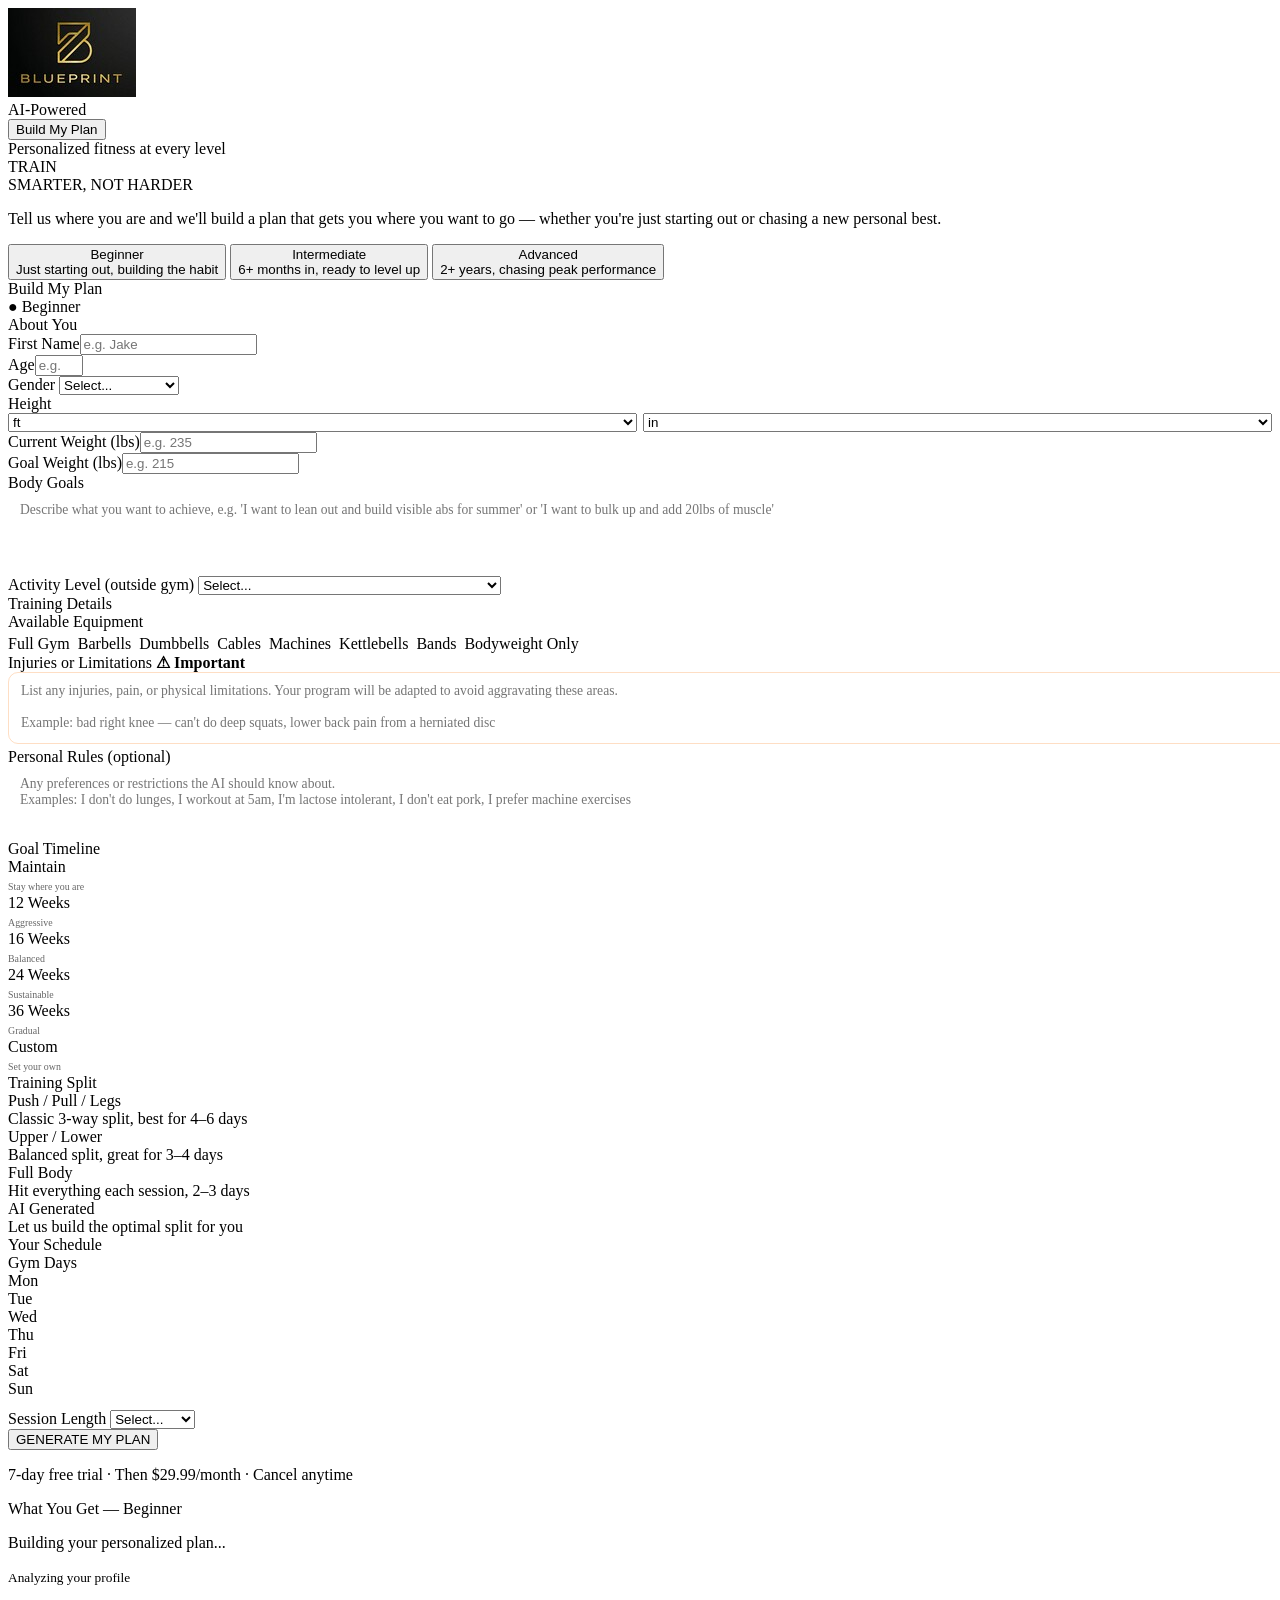
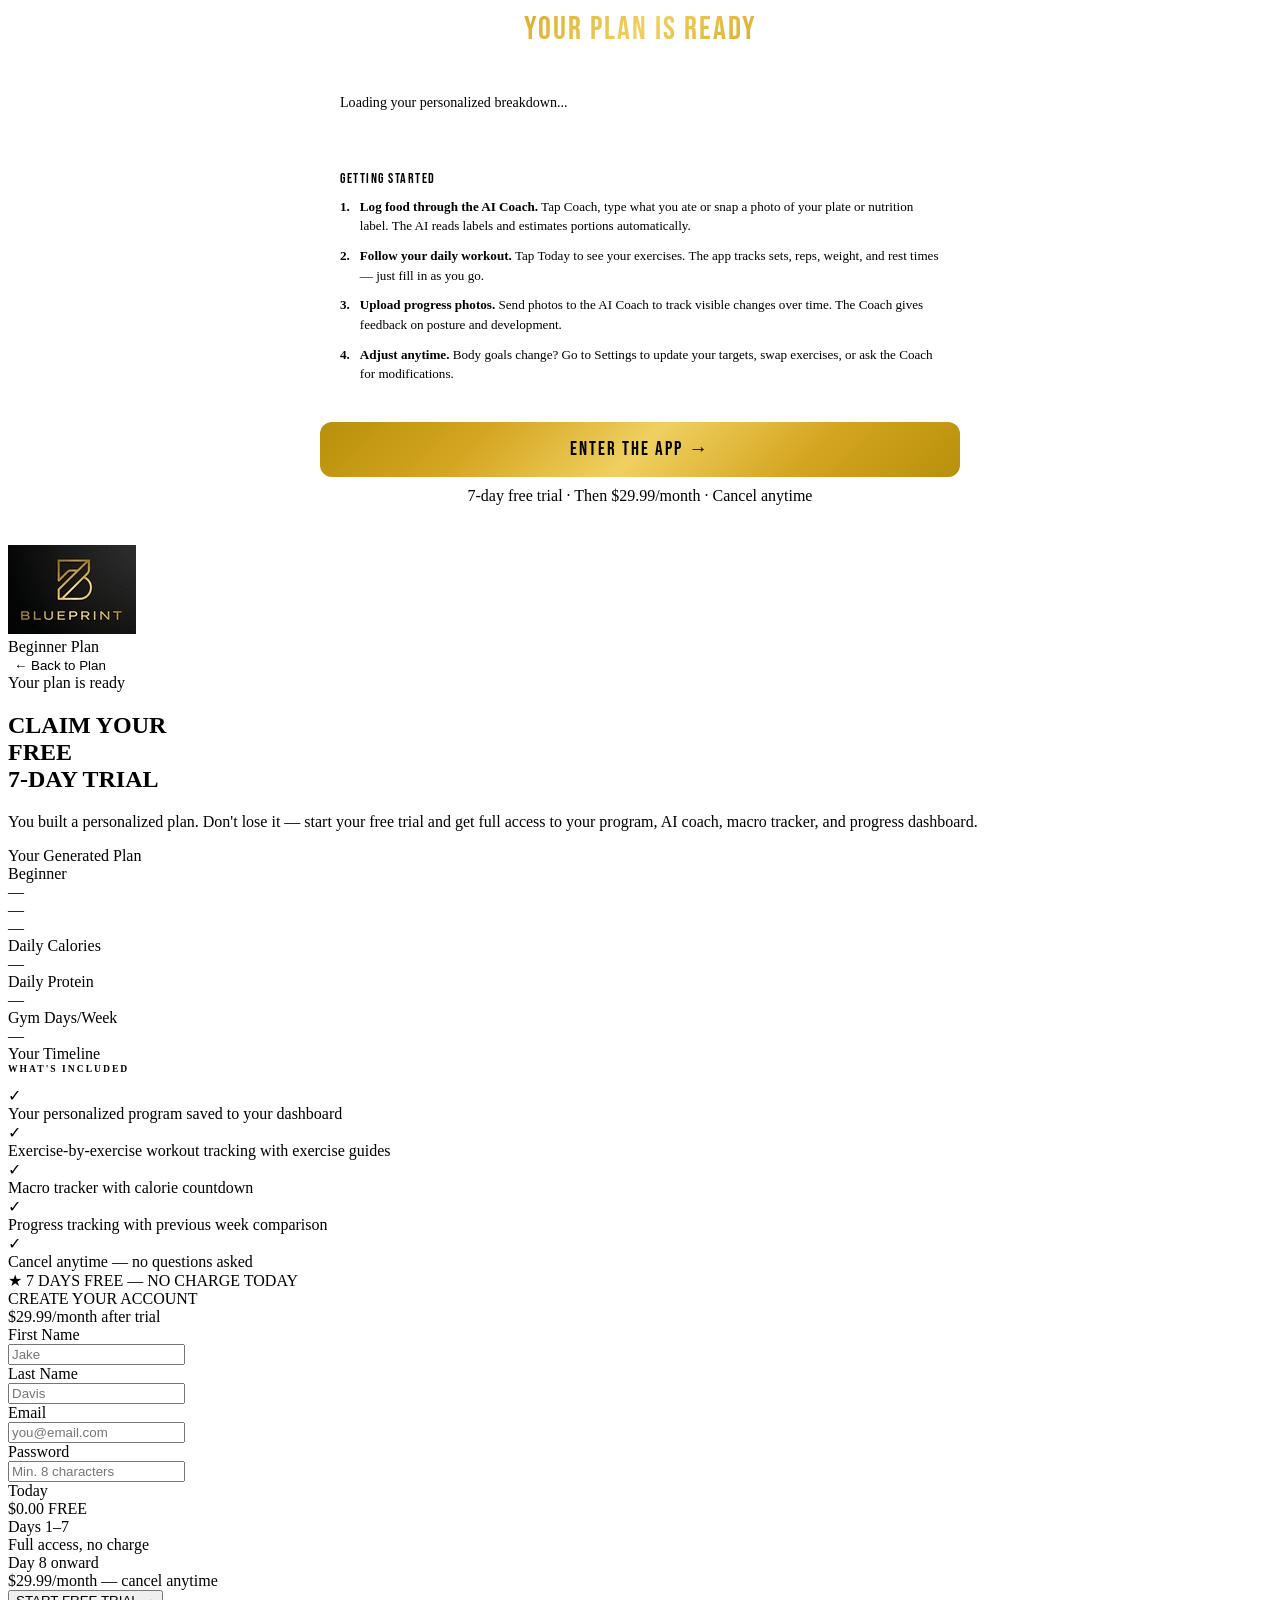
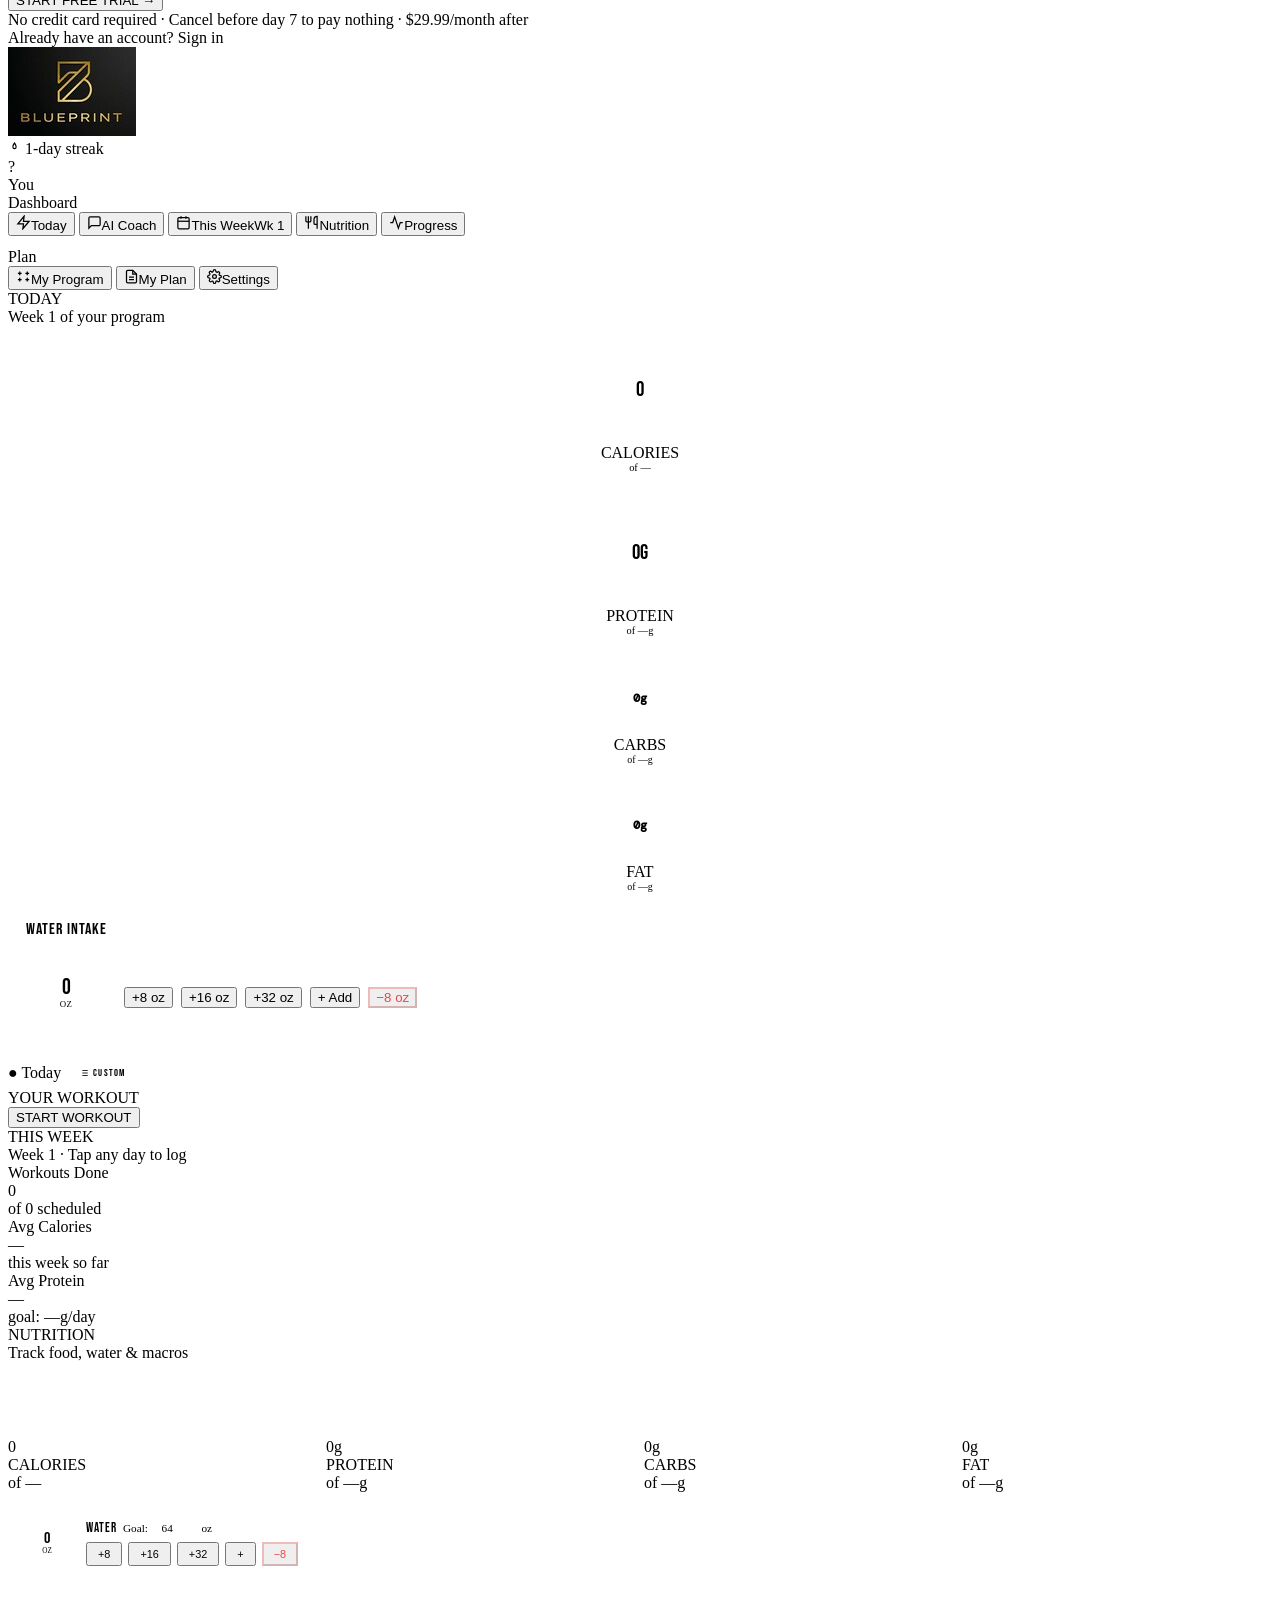
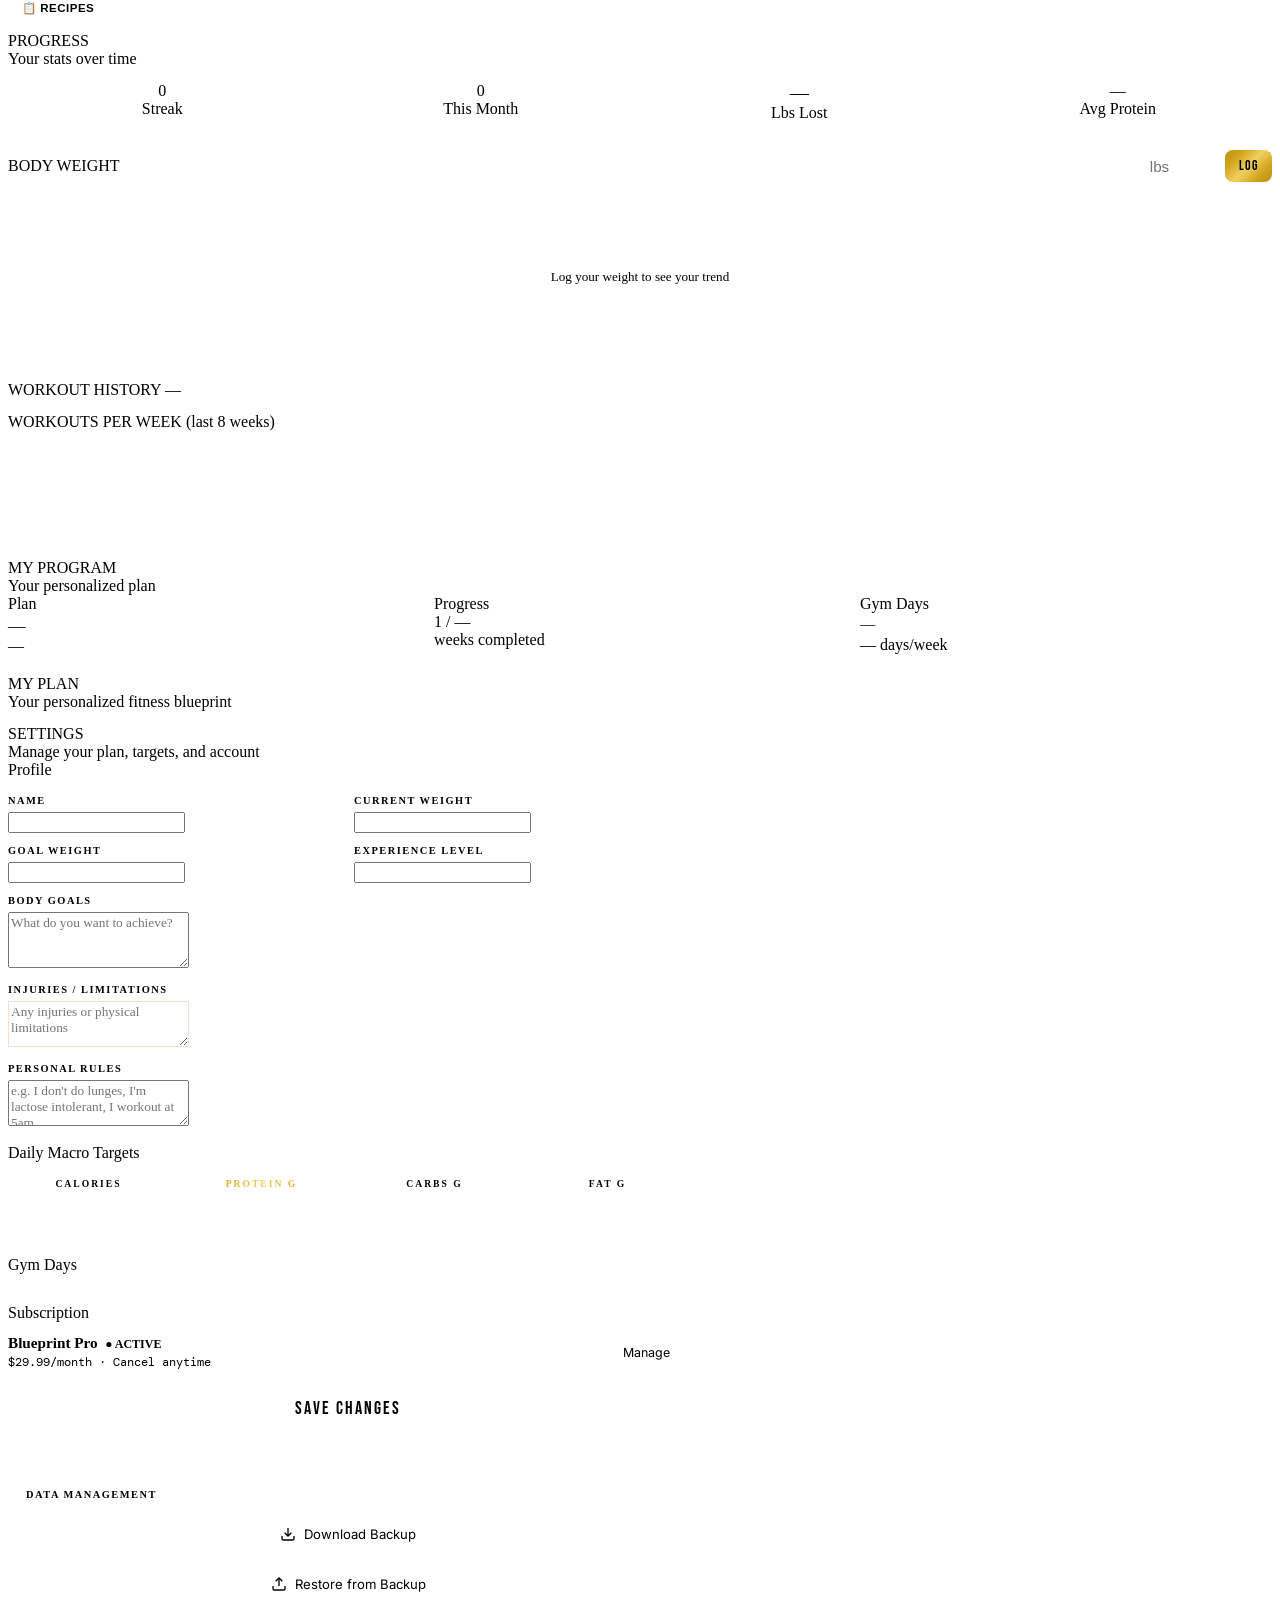
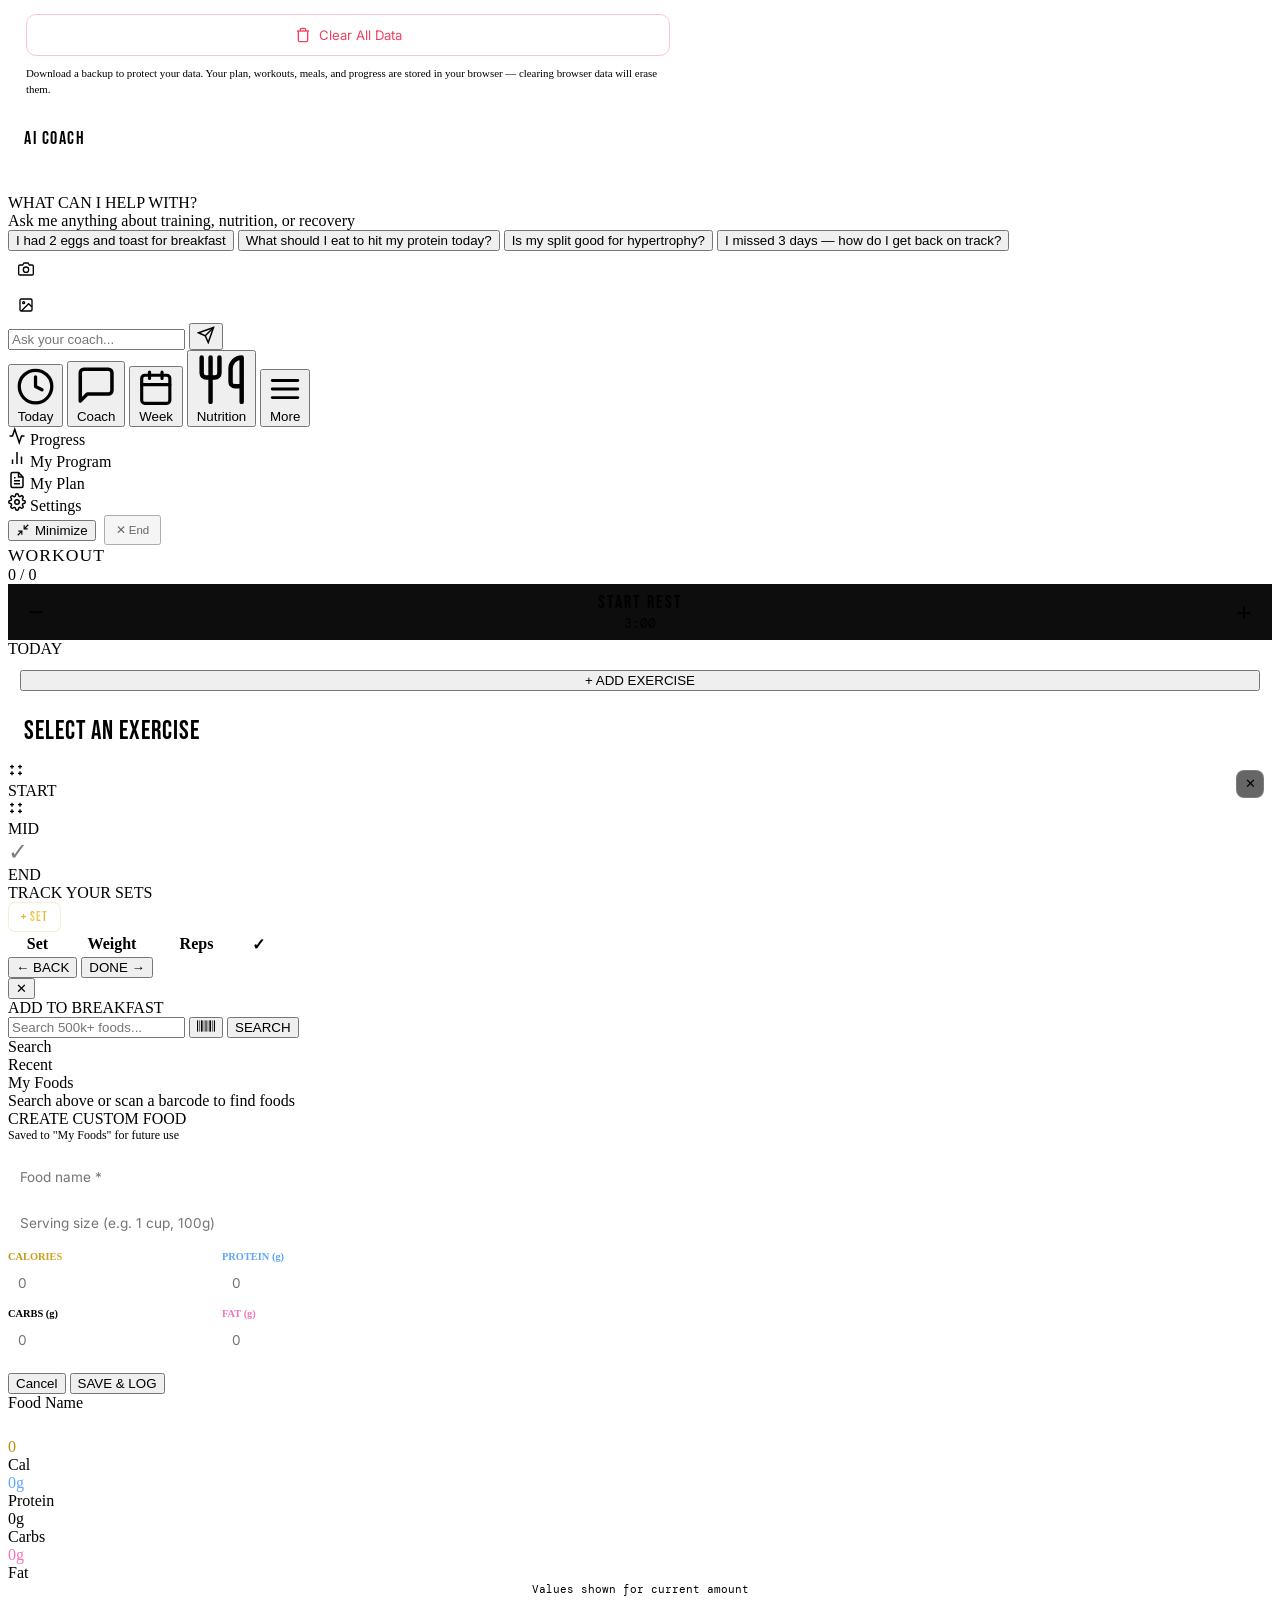
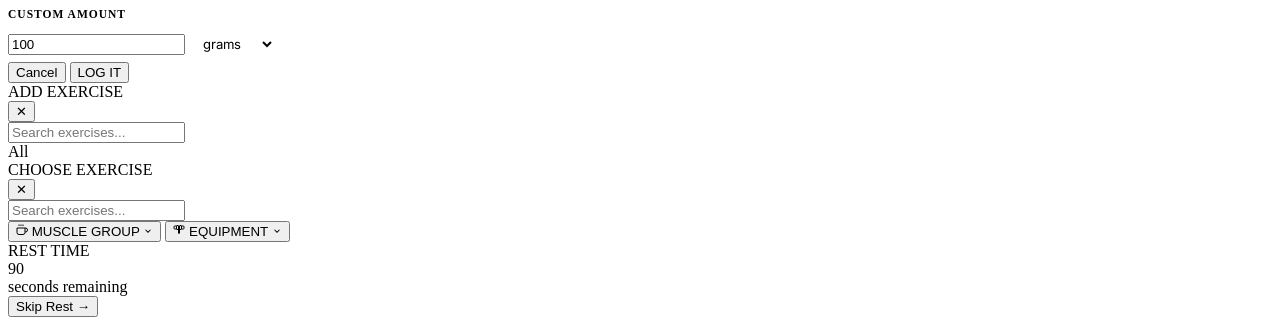
==== commit 7b675484: "Update index.html" ====
--- a/index.html
+++ b/index.html
@@ -12,26 +12,7 @@
 <meta name="mobile-web-app-capable" content="yes">
 <meta name="description" content="AI-powered fitness plans, workout tracking, and nutrition logging.">
 <link href="https://fonts.googleapis.com/css2?family=Bebas+Neue&family=DM+Mono:wght@300;400;500&family=Inter:wght@400;500;600;700&display=swap" rel="stylesheet">
-<link rel="stylesheet" href="css/styles.css">
-<script>
-if ('serviceWorker' in navigator) {
-  window.addEventListener('load', () => {
-    // Inline service worker for offline caching
-    const swCode = `
-self.addEventListener('install', e => self.skipWaiting());
-self.addEventListener('activate', e => e.waitUntil(clients.claim()));
-self.addEventListener('fetch', e => {
-  if (e.request.mode === 'navigate') {
-    e.respondWith(fetch(e.request).catch(() => caches.match('/')));
-  }
-});
-`;
-    const blob = new Blob([swCode], {type: 'application/javascript'});
-    const swUrl = URL.createObjectURL(blob);
-    navigator.serviceWorker.register(swUrl, {scope: '/'}).catch(() => {});
-  });
-}
-</script>
+<link rel="stylesheet" href="styles.css">
 <script>
 // Use Blueprint B logo as PWA icon
 (function() {
@@ -574,8 +555,6 @@
         </button>
       </div>
       <div id="meal-categories"></div>
-        </button>
-      </div>
     </div>
 
     <!-- RECIPE BOOK MODAL -->
@@ -1256,14 +1235,14 @@
 </div>
 
 <!-- Modular JS -->
-<script src="js/storage.js"></script>
-<script src="js/app.js"></script>
-<script src="js/scoring.js"></script>
-<script src="js/nutrition.js"></script>
-<script src="js/progress.js"></script>
-<script src="js/workout.js"></script>
-<script src="js/logger.js"></script>
-<script src="js/coach.js"></script>
+<script src="storage.js"></script>
+<script src="app.js"></script>
+<script src="scoring.js"></script>
+<script src="nutrition.js"></script>
+<script src="progress.js"></script>
+<script src="workout.js"></script>
+<script src="logger.js"></script>
+<script src="coach.js"></script>
 <script>_bootApp();</script>
 <script>
 // Register service worker for offline support
